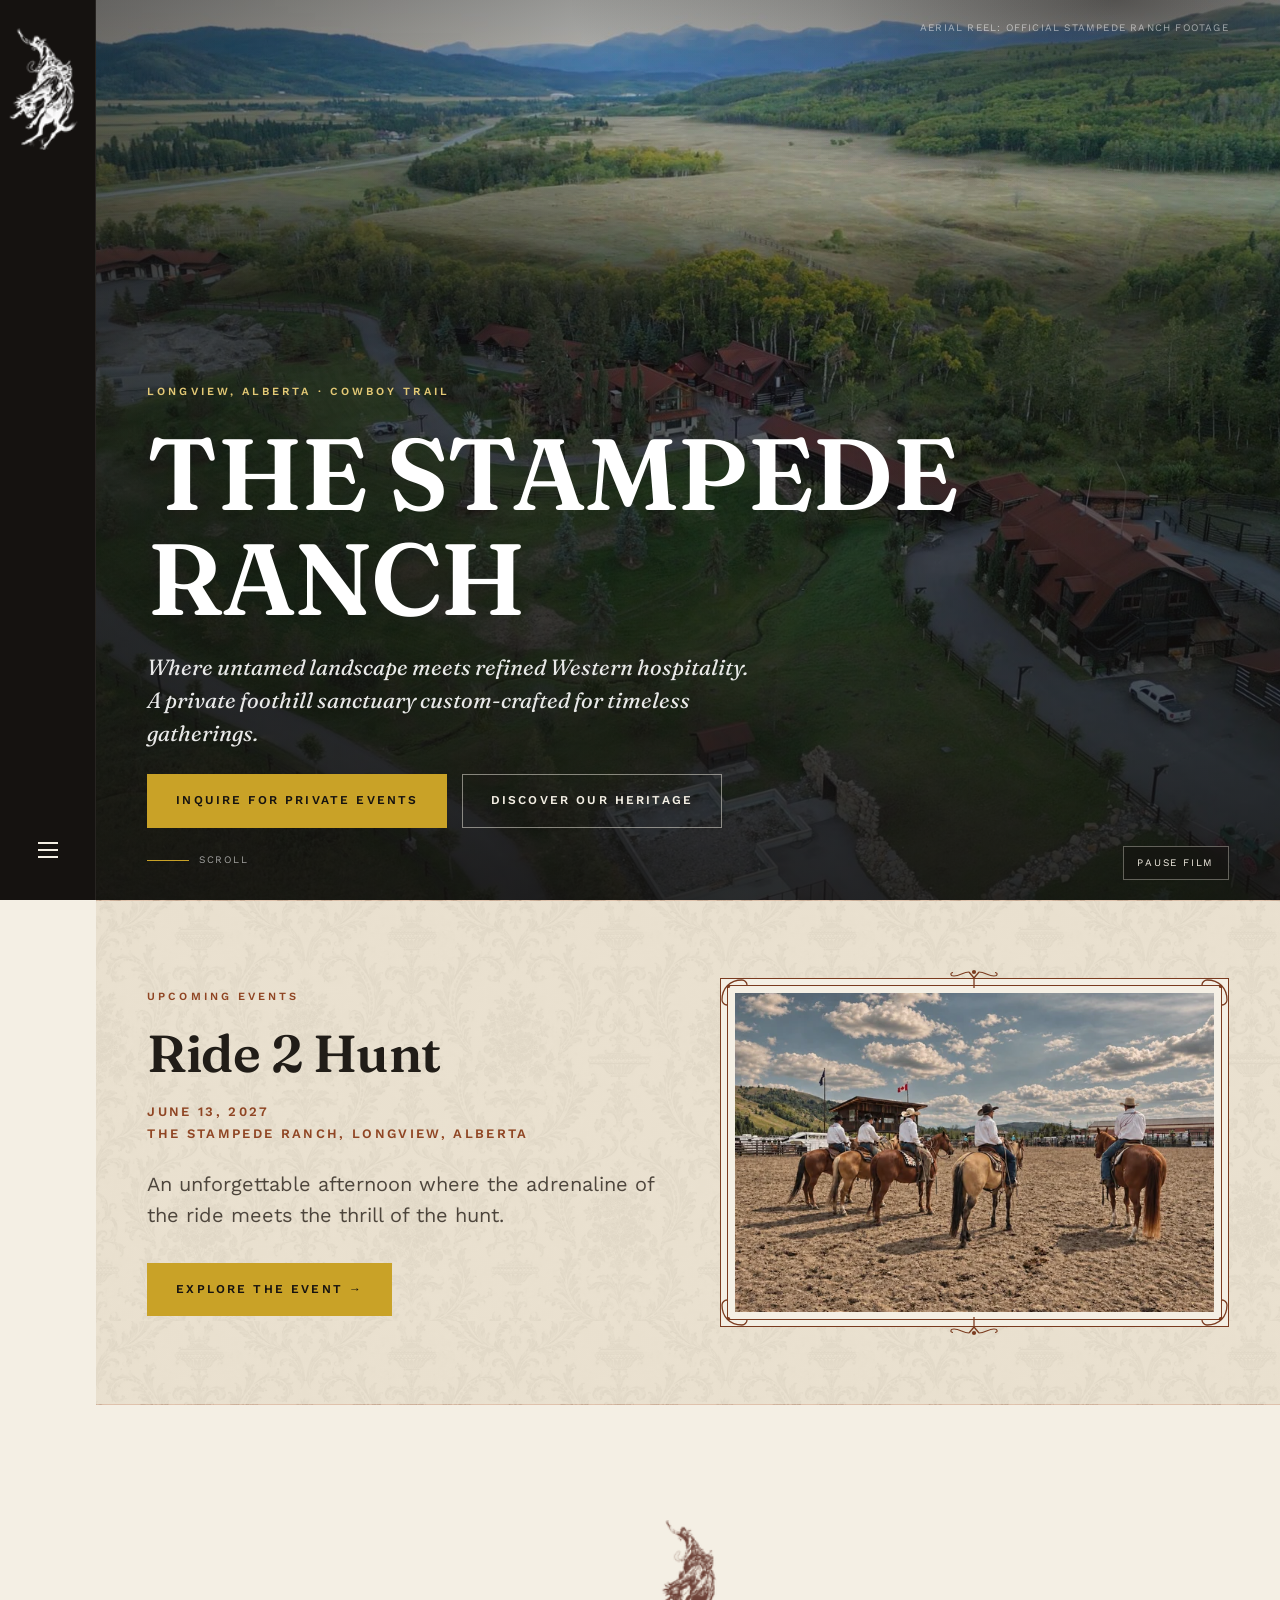
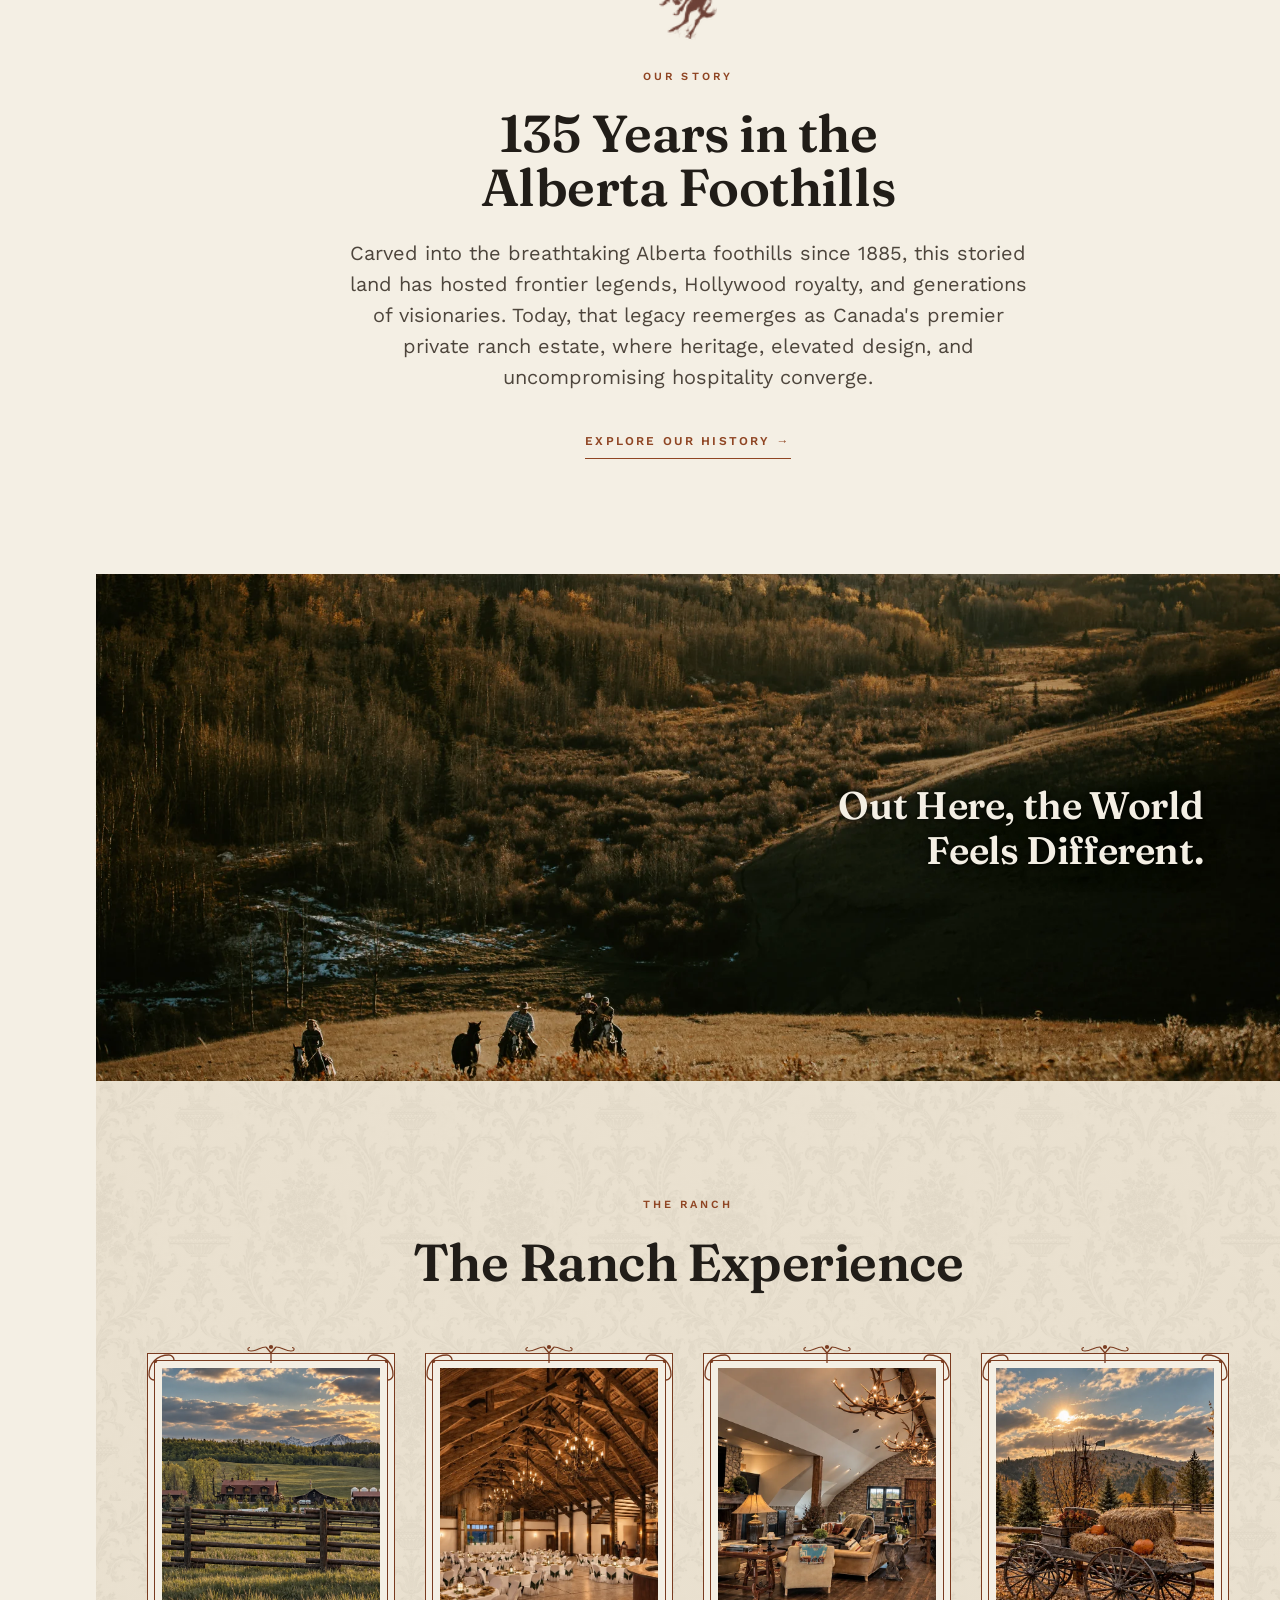
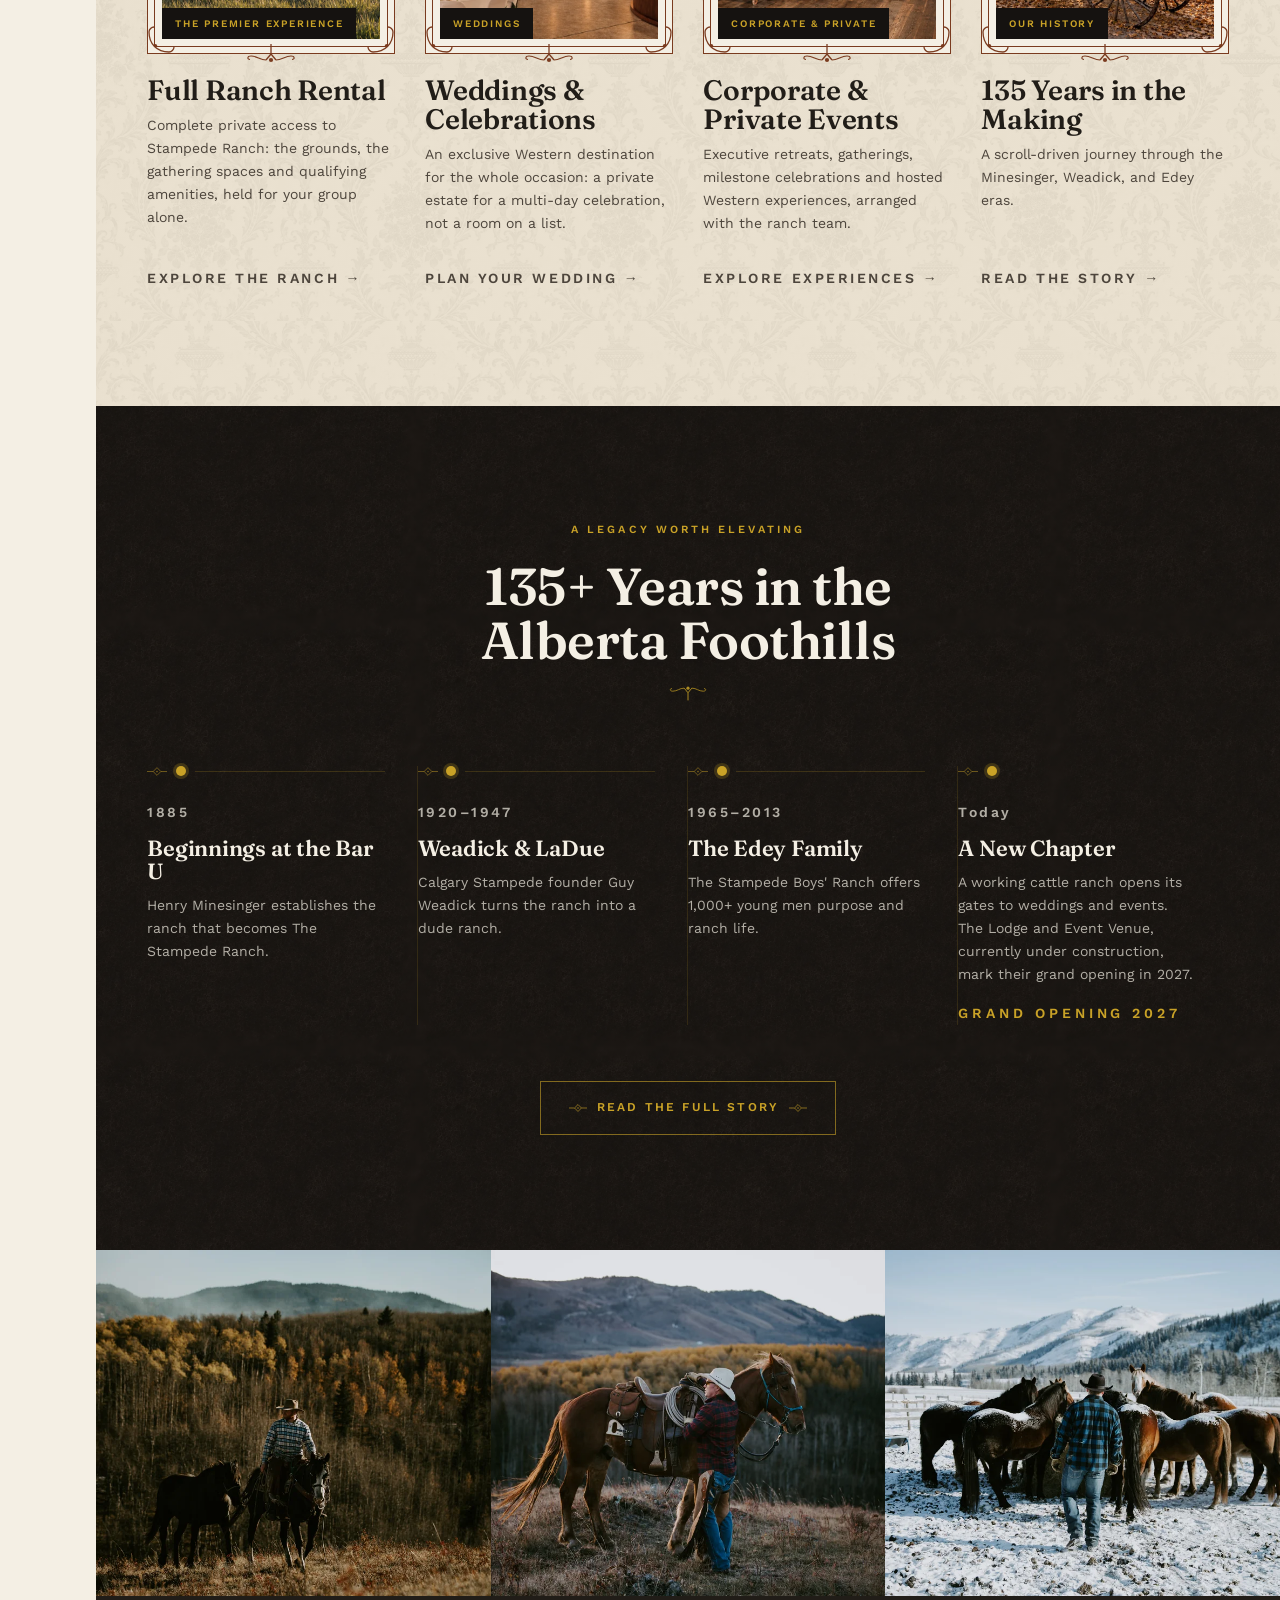
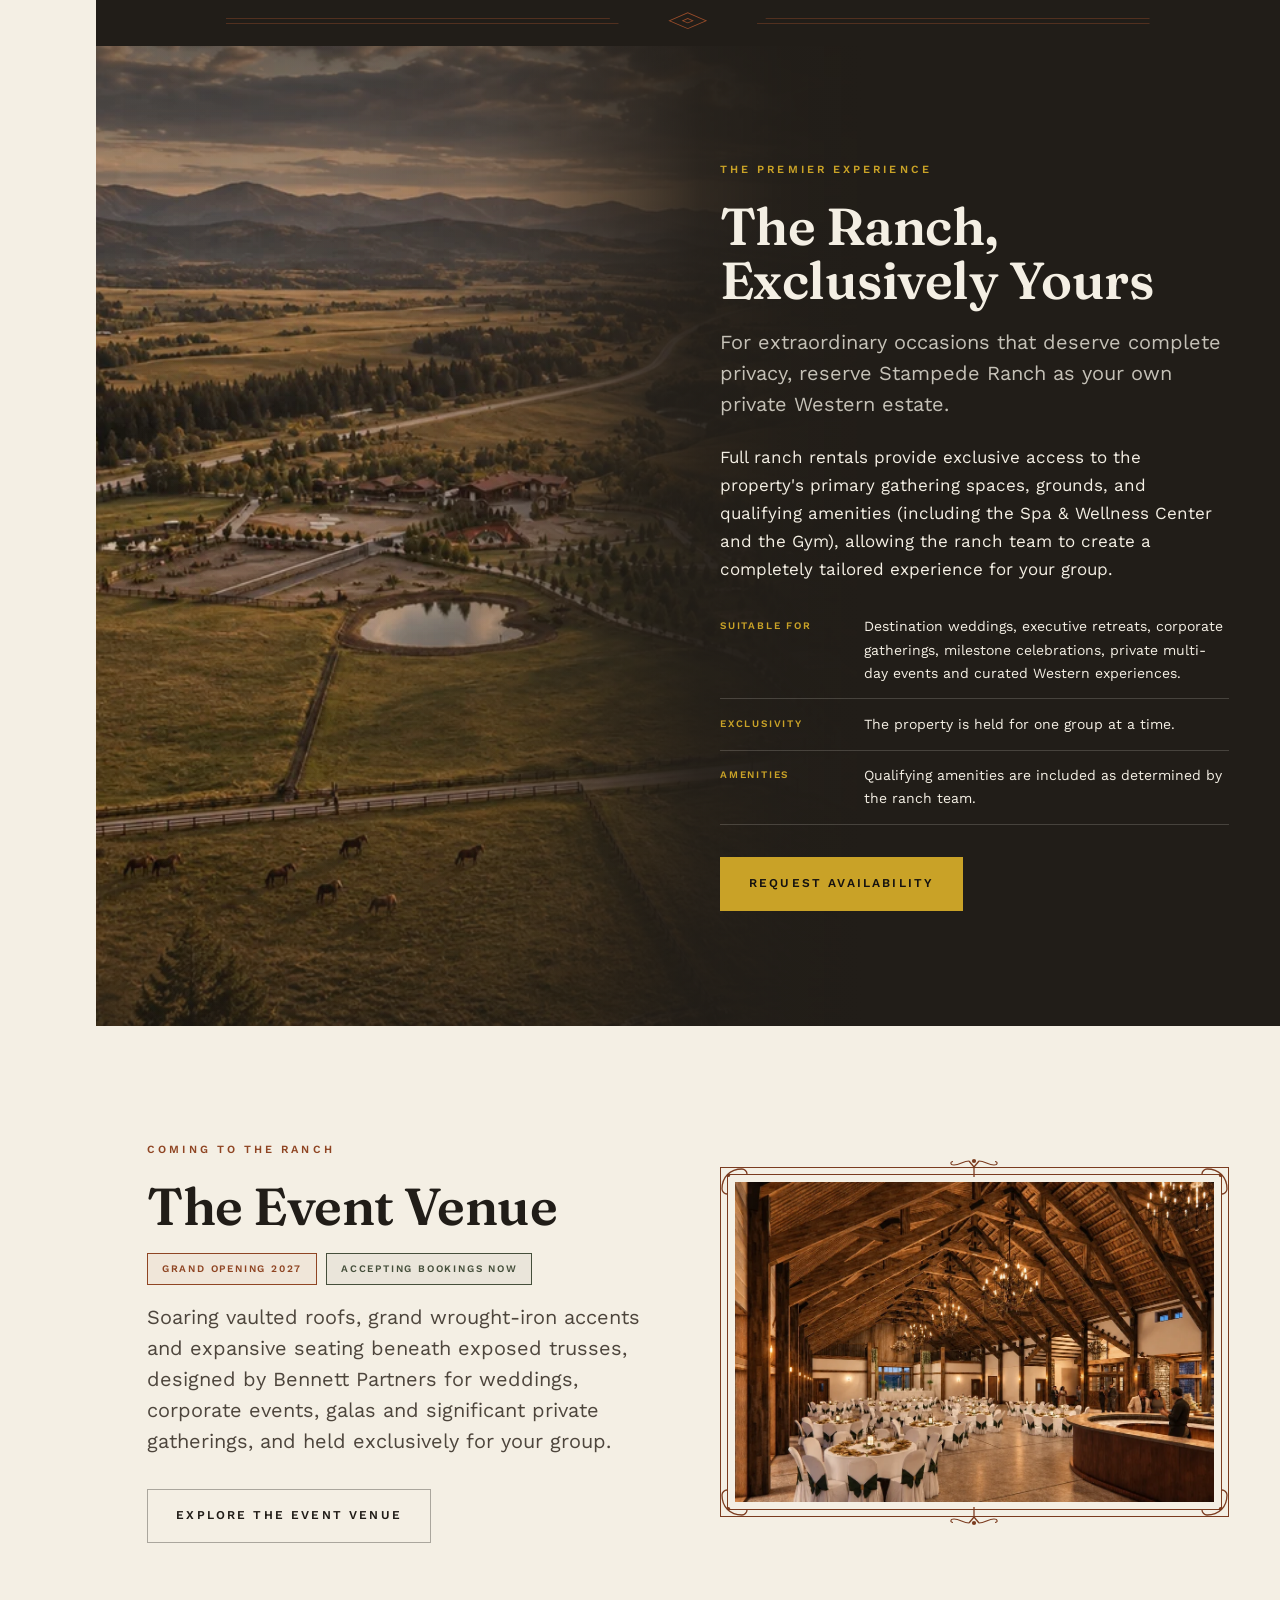
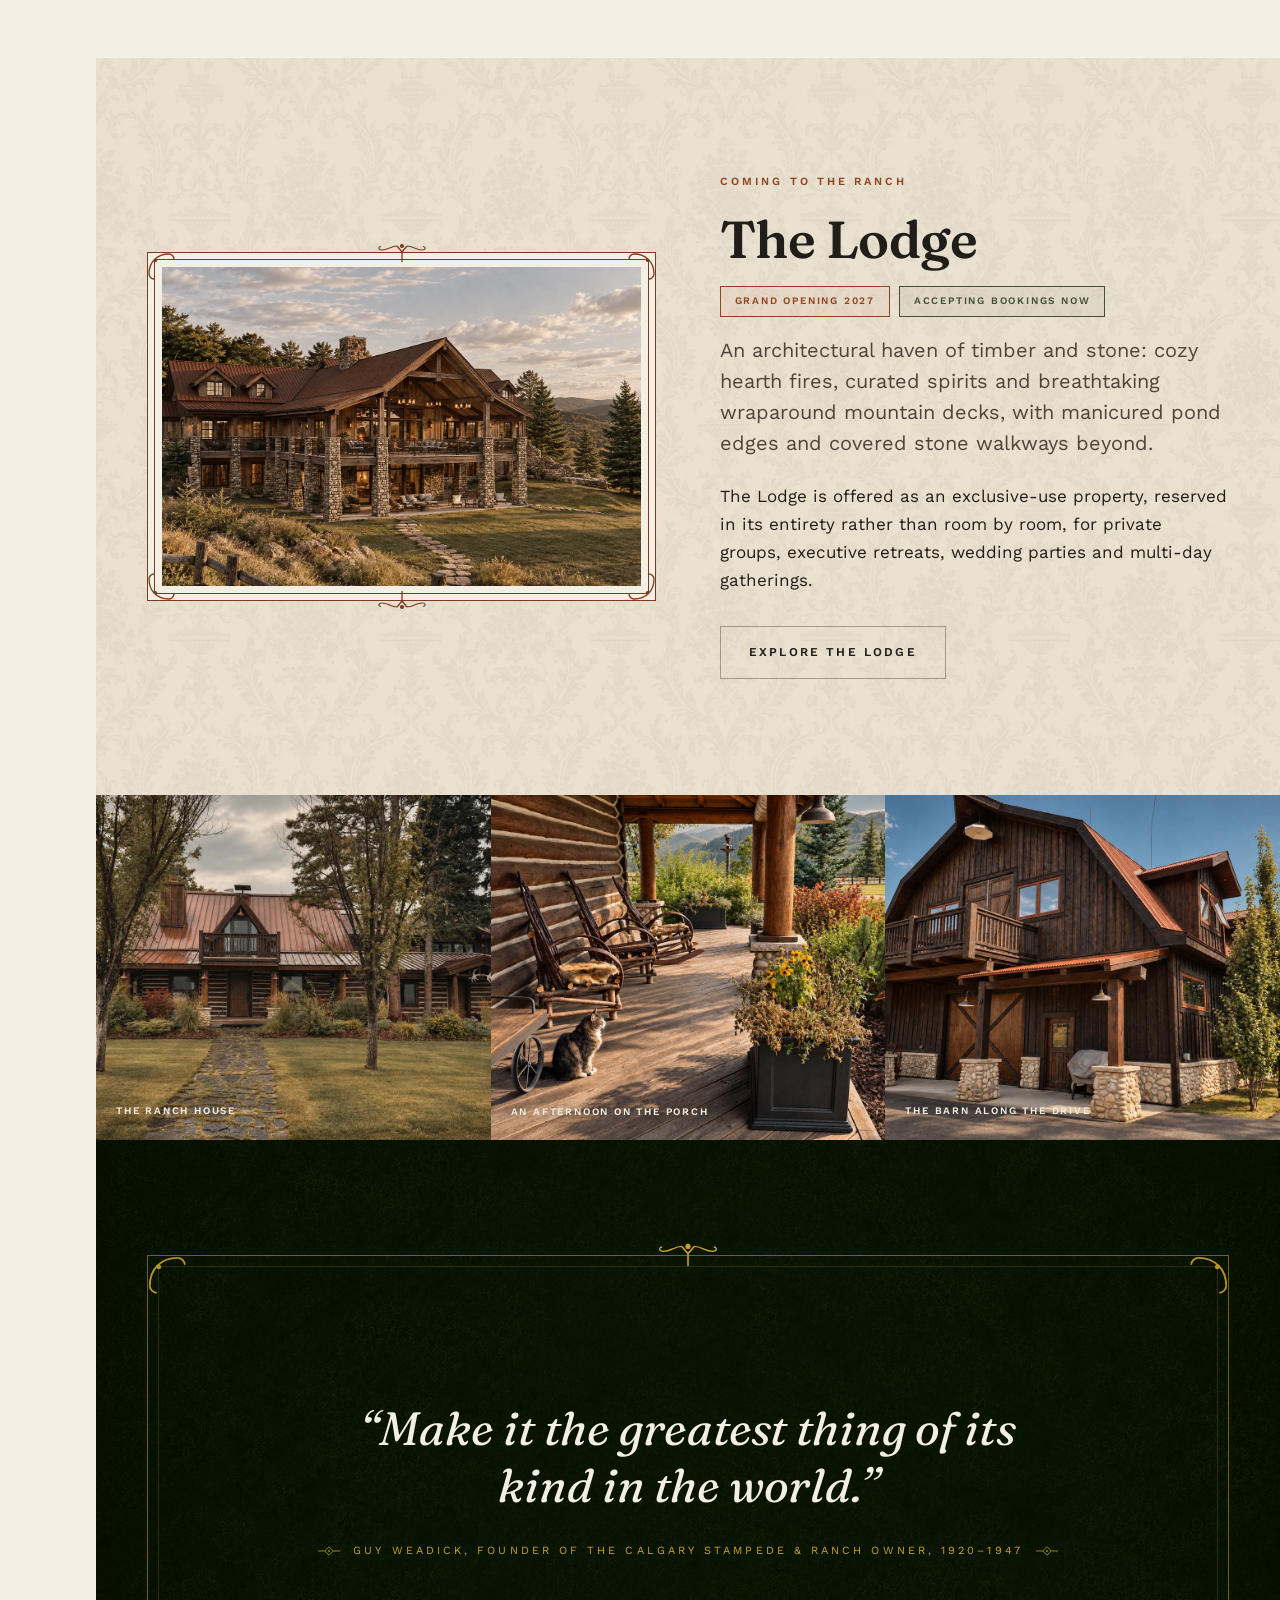
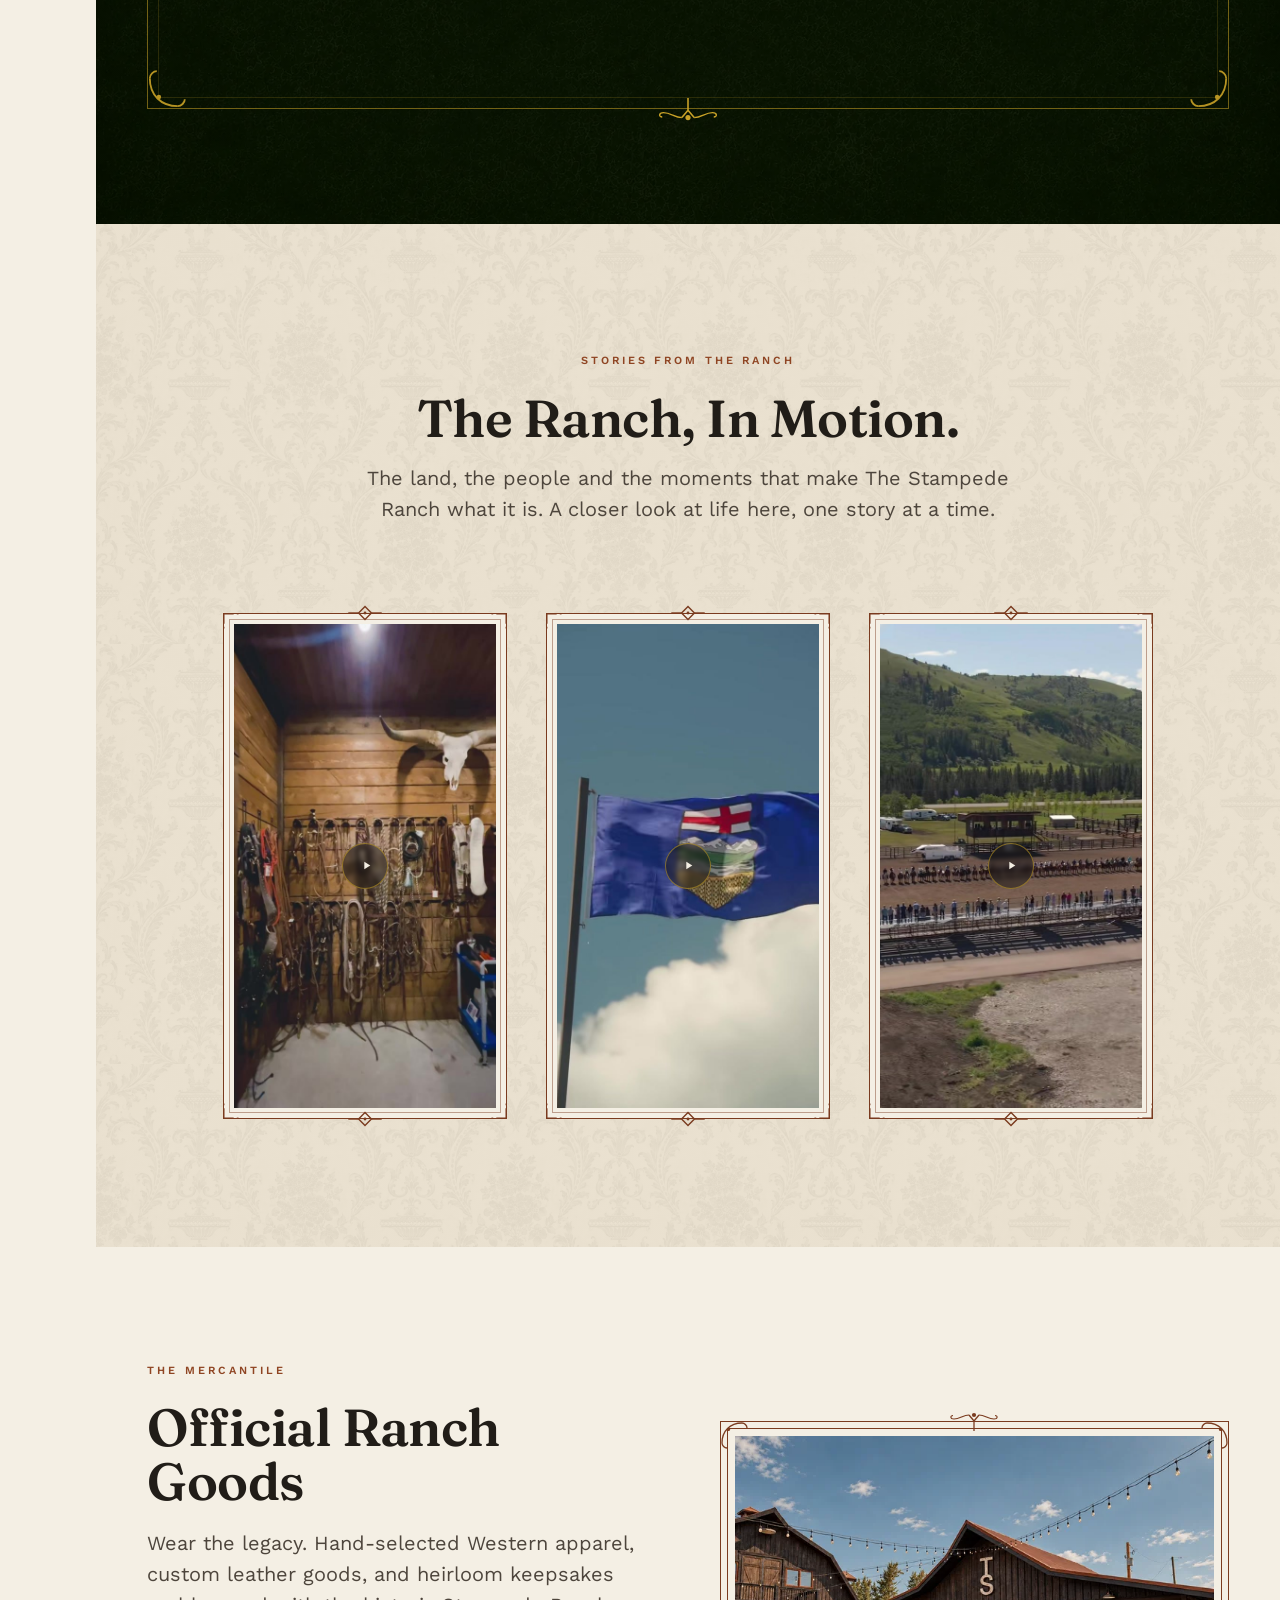
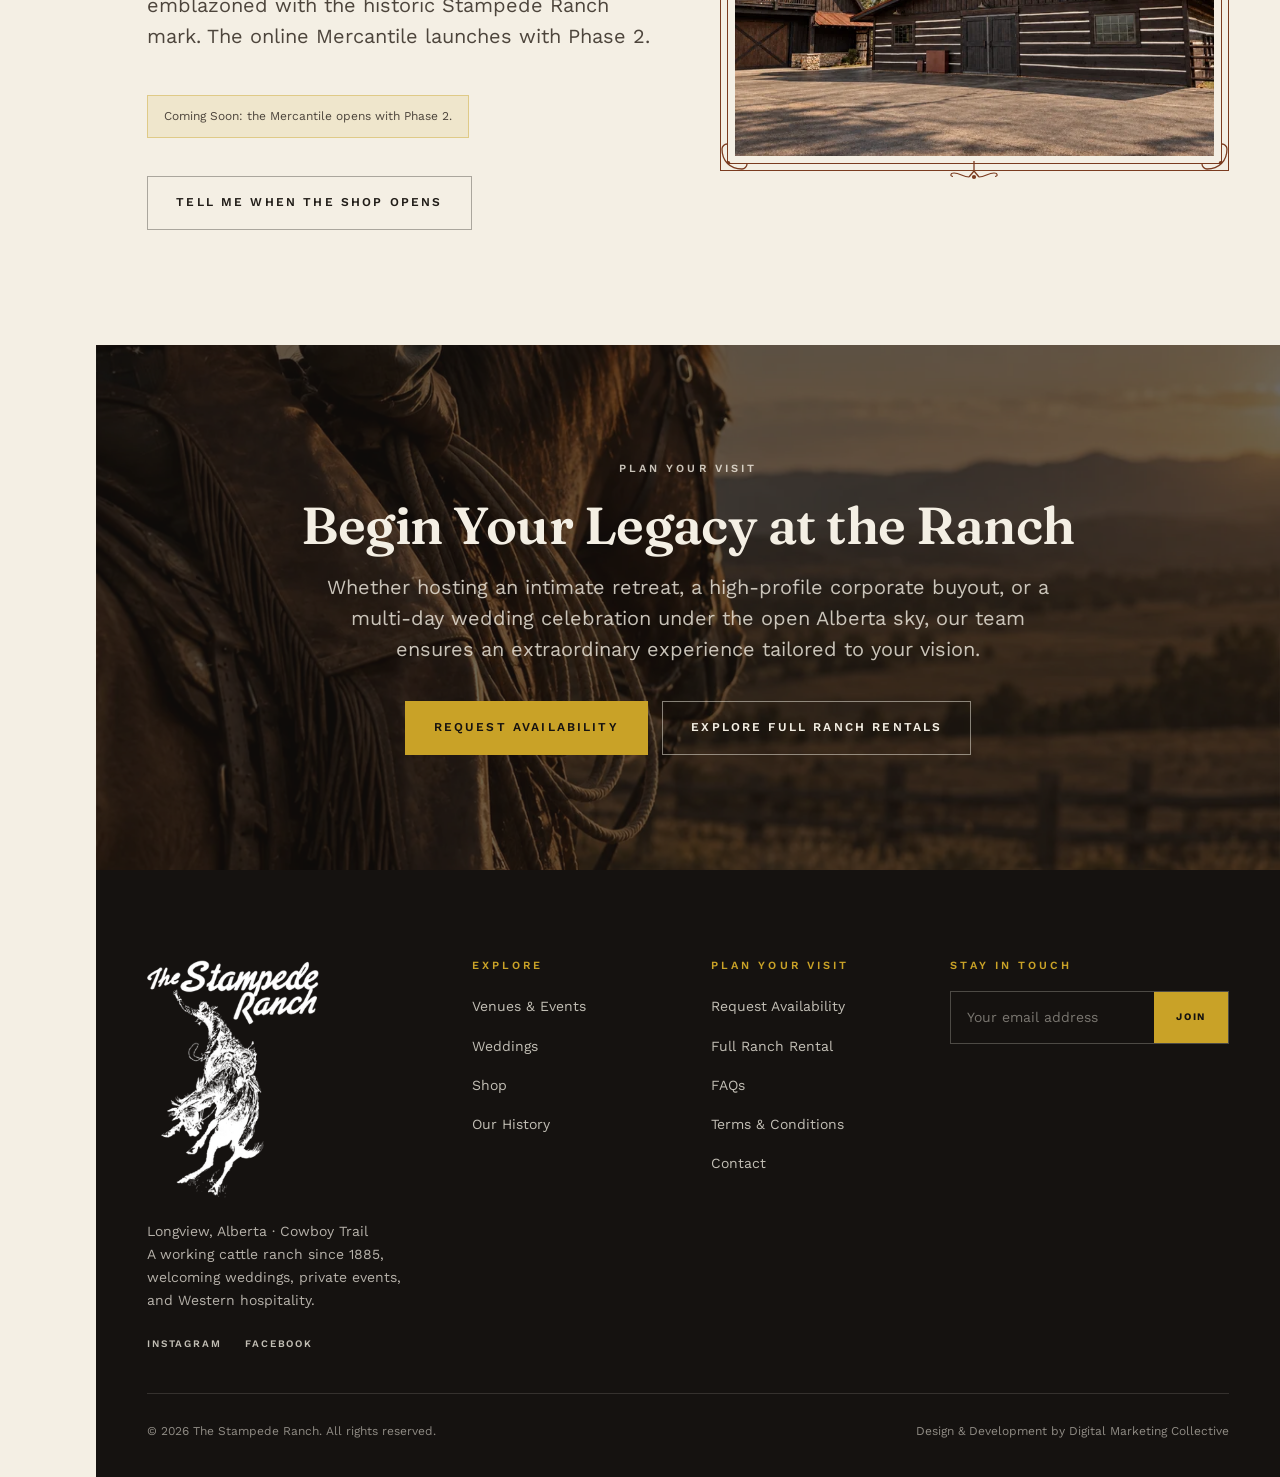
==== index.html @ 77c960ab "Add Cloudflare Turnstile, honeypot, timing check, and security headers to every form Audited every p" ====
<!DOCTYPE html>
<html lang="en-CA">
<head>
<meta charset="utf-8">
<meta name="viewport" content="width=device-width, initial-scale=1">
<title>The Stampede Ranch: Weddings, Events &amp; Western Hospitality | Longview, Alberta</title>
<meta name="description" content="A working Alberta cattle ranch since 1885, an hour southwest of Calgary on the Cowboy Trail. The Stampede Ranch hosts weddings, private events and corporate retreats in the foothills.">
<link rel="canonical" href="https://stampederanch.ca/">
<meta property="og:type" content="website">
<meta property="og:title" content="The Stampede Ranch: An Experience of a Lifetime">
<meta property="og:description" content="135+ years in the Alberta foothills. Weddings, private events and Western hospitality in Longview, Alberta.">
<meta property="og:image" content="https://stampederanch.ca/assets/logo/og-image.jpg">
<meta property="og:image:width" content="1200">
<meta property="og:image:height" content="630">
<meta name="twitter:card" content="summary_large_image">
<meta name="theme-color" content="#151210">

<link rel="preload" href="assets/fonts/fraunces-latin-600-normal.woff2" as="font" type="font/woff2" crossorigin>
<link rel="preload" href="assets/fonts/work-sans-latin-400-normal.woff2" as="font" type="font/woff2" crossorigin>
<link rel="stylesheet" href="assets/css/fonts.css?v=20260908a">
<link rel="icon" href="favicon.png" type="image/png">
<link rel="apple-touch-icon" href="assets/logo/apple-touch-icon.png">
<link rel="stylesheet" href="assets/css/main.css?v=20260908a">

<script type="application/ld+json">
{
  "@context": "https://schema.org",
  "@type": "LodgingBusiness",
  "name": "The Stampede Ranch",
  "url": "https://stampederanch.ca/",
  "description": "A working Alberta cattle ranch since 1885, now one of Alberta's premier destinations for weddings, private events and Western hospitality.",
  "address": {
    "@type": "PostalAddress",
    "addressLocality": "Longview",
    "addressRegion": "AB",
    "addressCountry": "CA"
  },
  "foundingDate": "1885",
  "sameAs": [
    "https://www.facebook.com/thestampederanch",
    "https://www.instagram.com/thestampederanch"
  ]
}
</script>
</head>
<body class="page-home page-wallpaper">
<a class="skip-link" href="#main">Skip to content</a>

<!-- ============================ SIDE RAIL ============================ -->
<aside class="rail">
  <a class="rail__mark" href="index.html">
    <img src="assets/logo/logo-mark-white-h96.png"
         srcset="assets/logo/logo-mark-white-h96.png 1x, assets/logo/logo-mark-white-h192.png 2x"
         alt="The Stampede Ranch home" width="66" height="96">
  </a>
  <button class="rail__toggle" data-menu-toggle aria-expanded="false" aria-controls="menu">
    <span></span><span></span><span></span>
    <span class="visually-hidden">Open menu</span>
  </button>
</aside>

<!-- ============================ MOBILE BAR =========================== -->
<div class="topbar">
  <a class="topbar__mark" href="index.html">
    <img class="brand-mark" src="assets/logo/logo-mark-white-h96.png"
         srcset="assets/logo/logo-mark-white-h96.png 1x, assets/logo/logo-mark-white-h192.png 2x"
         alt="" width="66" height="96">
    <img class="brand-word" src="assets/logo/logo-wordmark-white-320.png"
         srcset="assets/logo/logo-wordmark-white-320.png 1x, assets/logo/logo-wordmark-white-640.png 2x"
         alt="The Stampede Ranch home" width="320" height="115">
  </a>
  <button class="rail__toggle" data-menu-toggle aria-expanded="false" aria-controls="menu">
    <span></span><span></span><span></span>
    <span class="visually-hidden">Open menu</span>
  </button>
</div>

<!-- ============================ OVERLAY MENU ========================= -->
<div class="menu" id="menu" data-open="false" aria-hidden="true">
  <nav aria-label="Primary">
    <ul class="menu__list">
      <li><a href="index.html">Home</a></li>
      <li><a href="venues.html">Venues &amp; Events</a></li>
      <li><a href="weddings.html">Weddings</a></li>
      <li><a href="history.html">Our History</a></li>
      <li><a href="events.html">Upcoming Events</a></li>
      <li><a href="contact.html">Plan Your Visit</a></li>
    </ul>
  </nav>
  <div class="menu__aside">
    <img class="menu__logo" src="assets/logo/logo-lockup-white-260.png"
         srcset="assets/logo/logo-lockup-white-260.png 1x, assets/logo/logo-lockup-white-520.png 2x"
         alt="" width="260" height="360">
    <h3>The Ranch</h3>
    <p>Longview, Alberta · Cowboy Trail<br>One hour southwest of Calgary</p>
    <p><a href="contact.html" class="link-arrow link-arrow--light">Request availability →</a></p>
  </div>
</div>

<div class="shell">
<main id="main">

  <!-- ============================ HERO ============================ -->
  <section class="hero hero--tour">
    <div class="hero__media">
      <!-- Ships the 1280 cut by default; main.js swaps in the 1920 cut on large
           viewports when the connection allows. Browsers ignore `media` on
           <source> inside <video>, so the resolution swap has to happen in JS.
           H.264 MP4, audio stripped (hero is a muted autoplay loop). -->
      <!-- Official Stampede Ranch aerial drone footage (supplied 2026-09-18,
           replacing the 2026-08 cut). A single continuous ~107s tour: entry
           gate, drive and bridge, cabin cluster, main lodge cluster, then a
           wide valley/mountain establishing shot. Encoded to 1280
           (default/mobile) and 1920 (large viewports) cuts at crf 30/31;
           poster is a frame from this same reel (the wide establishing shot
           at ~30s). Keep the poster fallback, the reduced-motion handling
           and the 1280/1920 source swap in assets/js/main.js.
           Text contrast was re-measured against this new footage across 30
           frames spanning the full clip (see the .hero__scrim comment below
           for what changed and why -- one gradient stop, +.04). -->
      <video class="hero__video--tour" data-hero-video autoplay muted loop playsinline preload="metadata"
             poster="assets/video/hero-poster.jpg"
             aria-label="Aerial drone tour of the Stampede Ranch property, from the entry gate through the grounds and buildings">
        <source data-hero-source data-small="assets/video/hero-1280.mp4" data-large="assets/video/hero-1920.mp4"
                src="assets/video/hero-1280.mp4" type="video/mp4">
      </video>
    </div>
    <div class="hero__scrim"></div>
    <p class="hero__note">Aerial reel: official Stampede Ranch footage</p>

    <div class="hero__inner">
      <p class="eyebrow">Longview, Alberta · Cowboy Trail</p>
      <h1 class="display">The Stampede<br>Ranch</h1>
      <p class="hero__sub lead-italic" style="margin-bottom:1.5rem">Where untamed landscape meets refined Western hospitality. A private foothill sanctuary custom-crafted for timeless gatherings.</p>
      <div class="hero__actions">
        <a class="btn btn--gold" href="contact.html">Inquire for Private Events</a>
        <a class="btn btn--ghost" href="history.html">Discover Our Heritage</a>
      </div>
    </div>

    <p class="hero__scroll"><i></i> Scroll</p>
    <button class="video-toggle" data-video-toggle aria-pressed="true">
      <span>Pause film</span>
    </button>
  </section>

  <!-- ============================ UPCOMING EVENTS FEATURE ============================ -->
  <!-- Compact editorial announcement, not a full homepage chapter. Only one
       event exists right now (Ride 2 Hunt); the Upcoming Events page is
       built to support more later, but this homepage spot is sized to
       spotlight a single featured event without competing with the hero. -->
  <section class="section section--cream event-feature">
    <div class="wrap split">
      <div data-reveal>
        <p class="eyebrow">Upcoming Events</p>
        <h2>Ride 2 Hunt</h2>
        <p class="event-feature__meta">June 13, 2027<br>The Stampede Ranch, Longview, Alberta</p>
        <p class="lead">An unforgettable afternoon where the adrenaline of the ride meets the thrill of the hunt.</p>
        <p style="margin-top:2rem"><a class="btn btn--gold" href="events.html">Explore the Event →</a></p>
      </div>
      <div class="split__media" data-reveal data-reveal-delay="120">
        <div class="card__frame">
          <svg class="frame-corner frame-corner--tl" aria-hidden="true" focusable="false"><use href="#frame-corner"/></svg>
          <svg class="frame-corner frame-corner--tr" aria-hidden="true" focusable="false"><use href="#frame-corner"/></svg>
          <svg class="frame-corner frame-corner--bl" aria-hidden="true" focusable="false"><use href="#frame-corner"/></svg>
          <svg class="frame-corner frame-corner--br" aria-hidden="true" focusable="false"><use href="#frame-corner"/></svg>
          <svg class="frame-flourish frame-flourish--top" aria-hidden="true" focusable="false"><use href="#frame-flourish"/></svg>
          <svg class="frame-flourish frame-flourish--bottom" aria-hidden="true" focusable="false"><use href="#frame-flourish"/></svg>
          <picture>
            <source type="image/webp" srcset="assets/img/official-arena-640.webp 640w, assets/img/official-arena-1280.webp 1280w" sizes="(max-width: 860px) 92vw, 46vw">
            <img src="assets/img/official-arena-1280.jpg" alt="Riders gathered in the ranch's outdoor arena" loading="lazy" width="1280" height="960">
          </picture>
        </div>
      </div>
    </div>
  </section>

  <!-- ============================ STORY TEASER ============================ -->
  <section class="section">
    <div class="wrap story measure center" data-reveal>
      <img class="brand-device" src="assets/logo/logo-mark-rust-h96.png"
           srcset="assets/logo/logo-mark-rust-h96.png 1x, assets/logo/logo-mark-rust-h192.png 2x"
           alt="" width="47" height="96">
      <p class="eyebrow">Our Story</p>
      <h2>135 Years in the <br>Alberta Foothills</h2>
      <p class="lead">Carved into the breathtaking Alberta foothills since 1885, this storied land has hosted frontier
        legends, Hollywood royalty, and generations of visionaries. Today, that legacy reemerges as Canada's premier
        private ranch estate, where heritage, elevated design, and uncompromising hospitality converge.</p>
      <p style="margin-top:2rem"><a class="link-arrow" href="history.html">Explore our history →</a></p>
    </div>
  </section>

  <!-- Real ranch photography: riders crossing the valley at golden hour.
       One exceptional authentic photograph given substantial cinematic
       scale, no copy, no label. -->
  <section class="section--flush">
    <div class="photo-cinematic">
      <picture>
        <source type="image/webp" srcset="assets/img/ranch-life-valley-riders-960.webp 960w, assets/img/ranch-life-valley-riders-1920.webp 1920w" sizes="100vw">
        <img src="assets/img/ranch-life-valley-riders-1920.jpg" alt="Riders crossing the ranch valley at golden hour, foothills and mountains behind" loading="lazy" style="object-position: center 88%">
      </picture>
      <div class="photo-cinematic__caption">
        <h2>Out Here, the World Feels Different.</h2>
      </div>
    </div>
  </section>

  <!-- ============================ EXPERIENCE GRID ============================ -->
  <section class="section section--cream">
    <div class="wrap">
      <div class="section-head center measure" data-reveal>
        <p class="eyebrow">The Ranch</p>
        <h2>The Ranch Experience</h2>
      </div>

      <!-- Shared sprite for the Western frame ornament (Ranch Experience cards below).
           Defined once; each card references it via <use> so the artwork is authored
           in exactly one place. Purely decorative, hidden from assistive tech. -->
      <svg width="0" height="0" style="position:absolute" aria-hidden="true" focusable="false">
        <defs>
          <symbol id="frame-corner" viewBox="0 0 30 30" fill="none">
            <path d="M2 22 C2 10 10 2 22 2" stroke="currentColor" stroke-width="1.3"/>
            <path d="M2 22 C2 24.5 4.5 27 7 27" stroke="currentColor" stroke-width="1.3"/>
            <path d="M22 2 C24.5 2 27 4.5 27 7" stroke="currentColor" stroke-width="1.3"/>
            <circle cx="8.5" cy="8.5" r="1.6" fill="currentColor"/>
          </symbol>
          <symbol id="frame-flourish" viewBox="0 0 68 22" fill="none">
            <path d="M34 20 L34 10" stroke="currentColor" stroke-width="1.3"/>
            <path d="M34 10 L29 4" stroke="currentColor" stroke-width="1.3"/>
            <path d="M34 10 L39 4" stroke="currentColor" stroke-width="1.3"/>
            <path d="M29 4 C23 4 20 8 14 8 C10 8 10 4.5 13 4.5" stroke="currentColor" stroke-width="1.1"/>
            <path d="M39 4 C45 4 48 8 54 8 C58 8 58 4.5 55 4.5" stroke="currentColor" stroke-width="1.1"/>
            <circle cx="34" cy="4" r="2.1" fill="currentColor"/>
          </symbol>
          <!-- Small tick-and-lozenge ornament: same linework family as the photo-frame
               flourish above (thin strokes, small diamond, center dot), scaled down
               for the history timeline rules and its CTA button. -->
          <symbol id="rule-ornament" viewBox="0 0 26 14" fill="none">
            <path d="M0 7 H8" stroke="currentColor" stroke-width="1.1"/>
            <path d="M18 7 H26" stroke="currentColor" stroke-width="1.1"/>
            <path d="M13 2 L18 7 L13 12 L8 7 Z" stroke="currentColor" stroke-width="1.1"/>
            <circle cx="13" cy="7" r="1.1" fill="currentColor"/>
          </symbol>
          <symbol id="frame-corner-film" viewBox="0 0 24 24" fill="none">
            <path d="M1 11 V1 H11" stroke="currentColor" stroke-width="1.3" stroke-linecap="square"/>
            <path d="M1 15 V17" stroke="currentColor" stroke-width="1.1"/>
            <path d="M15 1 H17" stroke="currentColor" stroke-width="1.1"/>
          </symbol>
        </defs>
      </svg>

      <div class="grid grid--4 grid--framed">
        <a class="card" href="venues.html#full-ranch" data-reveal>
          <div class="card__frame">
            <svg class="frame-corner frame-corner--tl" aria-hidden="true" focusable="false"><use href="#frame-corner"/></svg>
            <svg class="frame-corner frame-corner--tr" aria-hidden="true" focusable="false"><use href="#frame-corner"/></svg>
            <svg class="frame-corner frame-corner--bl" aria-hidden="true" focusable="false"><use href="#frame-corner"/></svg>
            <svg class="frame-corner frame-corner--br" aria-hidden="true" focusable="false"><use href="#frame-corner"/></svg>
            <svg class="frame-flourish frame-flourish--top" aria-hidden="true" focusable="false"><use href="#frame-flourish"/></svg>
            <svg class="frame-flourish frame-flourish--bottom" aria-hidden="true" focusable="false"><use href="#frame-flourish"/></svg>
            <div class="card__media">
              <picture>
                <source type="image/webp" srcset="assets/img/official-ranch-buildings-1280.webp 1280w" sizes="(max-width: 560px) 92vw, (max-width: 1080px) 46vw, 23vw">
                <img src="assets/img/official-ranch-buildings-1280.jpg" alt="The Stampede Ranch buildings at sunset, rolling green pasture and snow-capped Rockies behind" loading="lazy" width="1280" height="1600">
              </picture>
              <span class="card__tag">The Premier Experience</span>
            </div>
          </div>
          <div class="card__body">
            <h3>Full Ranch Rental</h3>
            <p>Complete private access to Stampede Ranch: the grounds, the gathering spaces and qualifying amenities, held for your group alone.</p>
            <p class="card__more">Explore the ranch →</p>
          </div>
        </a>

        <a class="card" href="weddings.html" data-reveal data-reveal-delay="90">
          <div class="card__frame">
            <svg class="frame-corner frame-corner--tl" aria-hidden="true" focusable="false"><use href="#frame-corner"/></svg>
            <svg class="frame-corner frame-corner--tr" aria-hidden="true" focusable="false"><use href="#frame-corner"/></svg>
            <svg class="frame-corner frame-corner--bl" aria-hidden="true" focusable="false"><use href="#frame-corner"/></svg>
            <svg class="frame-corner frame-corner--br" aria-hidden="true" focusable="false"><use href="#frame-corner"/></svg>
            <svg class="frame-flourish frame-flourish--top" aria-hidden="true" focusable="false"><use href="#frame-flourish"/></svg>
            <svg class="frame-flourish frame-flourish--bottom" aria-hidden="true" focusable="false"><use href="#frame-flourish"/></svg>
            <div class="card__media">
              <picture>
                <source type="image/webp" srcset="assets/img/render-event-barn-interior-640.webp 640w, assets/img/render-event-barn-interior-1280.webp 1280w" sizes="(max-width: 560px) 92vw, (max-width: 1080px) 46vw, 23vw">
                <img src="assets/img/render-event-barn-interior-1280.jpg" alt="Architectural rendering of the Event Venue set for a seated dinner" loading="lazy" width="1280" height="705">
              </picture>
              <span class="card__tag">Weddings</span>
            </div>
          </div>
          <div class="card__body">
            <h3>Weddings &amp; Celebrations</h3>
            <p>An exclusive Western destination for the whole occasion: a private estate for a multi-day celebration, not a room on a list.</p>
            <p class="card__more">Plan your wedding →</p>
          </div>
        </a>

        <a class="card" href="venues.html#venues" data-reveal data-reveal-delay="180">
          <div class="card__frame">
            <svg class="frame-corner frame-corner--tl" aria-hidden="true" focusable="false"><use href="#frame-corner"/></svg>
            <svg class="frame-corner frame-corner--tr" aria-hidden="true" focusable="false"><use href="#frame-corner"/></svg>
            <svg class="frame-corner frame-corner--bl" aria-hidden="true" focusable="false"><use href="#frame-corner"/></svg>
            <svg class="frame-corner frame-corner--br" aria-hidden="true" focusable="false"><use href="#frame-corner"/></svg>
            <svg class="frame-flourish frame-flourish--top" aria-hidden="true" focusable="false"><use href="#frame-flourish"/></svg>
            <svg class="frame-flourish frame-flourish--bottom" aria-hidden="true" focusable="false"><use href="#frame-flourish"/></svg>
            <div class="card__media">
              <picture>
                <source type="image/webp" srcset="assets/img/loft-lounge-events-640.webp 640w" sizes="(max-width: 560px) 92vw, (max-width: 1080px) 46vw, 23vw">
                <img src="assets/img/loft-lounge-events-640.jpg" alt="Vaulted loft lounge with double antler chandeliers, a stone fireplace, and leather lounge seating" loading="lazy" width="640" height="800">
              </picture>
              <span class="card__tag">Corporate &amp; Private</span>
            </div>
          </div>
          <div class="card__body">
            <h3>Corporate &amp; Private Events</h3>
            <p>Executive retreats, gatherings, milestone celebrations and hosted Western experiences, arranged with the ranch team.</p>
            <p class="card__more">Explore experiences →</p>
          </div>
        </a>

        <a class="card" href="history.html" data-reveal data-reveal-delay="270">
          <div class="card__frame">
            <svg class="frame-corner frame-corner--tl" aria-hidden="true" focusable="false"><use href="#frame-corner"/></svg>
            <svg class="frame-corner frame-corner--tr" aria-hidden="true" focusable="false"><use href="#frame-corner"/></svg>
            <svg class="frame-corner frame-corner--bl" aria-hidden="true" focusable="false"><use href="#frame-corner"/></svg>
            <svg class="frame-corner frame-corner--br" aria-hidden="true" focusable="false"><use href="#frame-corner"/></svg>
            <svg class="frame-flourish frame-flourish--top" aria-hidden="true" focusable="false"><use href="#frame-flourish"/></svg>
            <svg class="frame-flourish frame-flourish--bottom" aria-hidden="true" focusable="false"><use href="#frame-flourish"/></svg>
            <div class="card__media">
              <picture>
                <source type="image/webp" srcset="assets/img/harvest-wagon-fall-640.webp 640w, assets/img/harvest-wagon-fall-1280.webp 1280w" sizes="(max-width: 560px) 92vw, (max-width: 1080px) 46vw, 23vw">
                <img src="assets/img/harvest-wagon-fall-1280.jpg" alt="An antique hay wagon loaded with pumpkins and hay bales at the ranch fence line, golden autumn hills and mountains behind" loading="lazy" width="1280" height="1600">
              </picture>
              <span class="card__tag">Our History</span>
            </div>
          </div>
          <div class="card__body">
            <h3>135 Years in the Making</h3>
            <p>A scroll-driven journey through the Minesinger, Weadick, and Edey eras.</p>
            <p class="card__more">Read the story →</p>
          </div>
        </a>
      </div>
    </div>
  </section>

  <!-- ============================ HISTORY TIMELINE ============================ -->
  <!-- "heritage-timeline" scopes every new rule below (texture, dividers, ornament,
       CTA button) to just this section -- .section--dark, .timeline and .btn--gold
       are all used elsewhere on the site and must stay exactly as they are there. -->
  <section class="section section--dark heritage-timeline">
    <div class="wrap">
      <div class="section-head center measure" data-reveal>
        <p class="eyebrow">A Legacy Worth Elevating</p>
        <h2>135+ Years in the <br>Alberta Foothills</h2>
        <svg class="heritage-divider" aria-hidden="true" focusable="false"><use href="#frame-flourish"/></svg>
      </div>

      <div class="timeline">
        <div class="timeline__item" data-reveal>
          <div class="timeline__rule">
            <svg class="rule-ornament" aria-hidden="true" focusable="false"><use href="#rule-ornament"/></svg>
            <b></b><i></i>
          </div>
          <p class="timeline__year">1885</p>
          <h3>Beginnings at the Bar U</h3>
          <p>Henry Minesinger establishes the ranch that becomes The Stampede Ranch.</p>
        </div>
        <div class="timeline__item" data-reveal data-reveal-delay="100">
          <div class="timeline__rule">
            <svg class="rule-ornament" aria-hidden="true" focusable="false"><use href="#rule-ornament"/></svg>
            <b></b><i></i>
          </div>
          <p class="timeline__year">1920–1947</p>
          <h3>Weadick &amp; LaDue</h3>
          <p>Calgary Stampede founder Guy Weadick turns the ranch into a dude ranch.</p>
        </div>
        <div class="timeline__item" data-reveal data-reveal-delay="200">
          <div class="timeline__rule">
            <svg class="rule-ornament" aria-hidden="true" focusable="false"><use href="#rule-ornament"/></svg>
            <b></b><i></i>
          </div>
          <p class="timeline__year">1965–2013</p>
          <h3>The Edey Family</h3>
          <p>The Stampede Boys' Ranch offers 1,000+ young men purpose and ranch life.</p>
        </div>
        <div class="timeline__item" data-reveal data-reveal-delay="300">
          <div class="timeline__rule">
            <svg class="rule-ornament" aria-hidden="true" focusable="false"><use href="#rule-ornament"/></svg>
            <b></b>
          </div>
          <p class="timeline__year">Today</p>
          <h3>A New Chapter</h3>
          <p>A working cattle ranch opens its gates to weddings and events. The Lodge and Event Venue, currently
            under construction, mark their grand opening in 2027.</p>
          <p class="eyebrow eyebrow--gold" style="margin-top:.75rem">Grand Opening 2027</p>
        </div>
      </div>

      <p class="center" style="margin-top:3.5rem" data-reveal>
        <a class="btn btn--heritage" href="history.html">
          <svg class="rule-ornament" aria-hidden="true" focusable="false"><use href="#rule-ornament"/></svg>
          <span>Read the Full Story</span>
          <svg class="rule-ornament" aria-hidden="true" focusable="false"><use href="#rule-ornament"/></svg>
        </a>
      </p>
    </div>
  </section>

  <!-- Authentic ranch-life photography: real riders and working horses,
       not a rendering. Purely visual, no copy. Uses the same 3-column
       strip layout as the approved aerial strip elsewhere on this page. -->
  <section class="section--flush">
    <div class="strip">
      <figure>
        <picture>
          <source type="image/webp" srcset="assets/img/ranch-life-rider-packhorses-960.webp 960w, assets/img/ranch-life-rider-packhorses-1920.webp 1920w" sizes="(max-width: 860px) 100vw, 33vw">
          <img src="assets/img/ranch-life-rider-packhorses-1920.jpg" alt="A rider leading pack horses across the ranch in autumn" loading="lazy">
        </picture>
      </figure>
      <figure>
        <picture>
          <source type="image/webp" srcset="assets/img/ranch-life-saddling-dusk-960.webp 960w, assets/img/ranch-life-saddling-dusk-1920.webp 1920w" sizes="(max-width: 860px) 100vw, 33vw">
          <img src="assets/img/ranch-life-saddling-dusk-1920.jpg" alt="A ranch hand saddling a horse at dusk" loading="lazy" style="object-position: 60% center">
        </picture>
      </figure>
      <figure>
        <picture>
          <source type="image/webp" srcset="assets/img/ranch-life-snow-herd-960.webp 960w, assets/img/ranch-life-snow-herd-1920.webp 1920w" sizes="(max-width: 860px) 100vw, 33vw">
          <img src="assets/img/ranch-life-snow-herd-1920.jpg" alt="A ranch hand walking toward horses gathered in the snow" loading="lazy">
        </picture>
      </figure>
    </div>
  </section>

  <!-- Decorative transition: a narrow dark band between this photo strip
       and the Full Ranch Rental section below, so the jump from bright
       photography to the dark immersive section doesn't feel abrupt.
       Same background as .heritage-quote/full-ranch's own dark tone; a
       centered rust hairline-pair with a small diamond/brand-iron
       ornament at the midpoint, no text, no literal Western clip art --
       just a quiet piece of ranch stationery. */-->
  <section class="ranch-divider" aria-hidden="true">
    <svg class="ranch-divider__mark" viewBox="0 0 640 32" preserveAspectRatio="none" focusable="false">
      <line x1="0" y1="12" x2="266" y2="12" />
      <line x1="374" y1="12" x2="640" y2="12" />
      <line x1="0" y1="20" x2="272" y2="20" />
      <line x1="368" y1="20" x2="640" y2="20" />
      <g class="ranch-divider__ornament">
        <rect x="311" y="6.5" width="18" height="18" transform="rotate(45 320 15.5)" />
        <rect x="317.5" y="13" width="5" height="5" transform="rotate(45 320 15.5)" />
      </g>
    </svg>
  </section>

  <!-- ============================ FULL RANCH RENTAL ============================ -->
  <!-- SYNC: this section mirrors the "Premier Experience" section on
       venues.html (id="full-ranch") for copy, layout and styling -- if you
       edit one, edit the other so the two don't drift apart. As of
       2026-09-09 the two pages intentionally use DIFFERENT images here
       (this page: official-ranch-cabin; venues.html: official-ranch-
       aerial-pond) at the client's request, so that's the one exception to
       "same image" -- don't resync the image without checking first.
       The only other intentional difference is the CTA href below, since
       #availability lives on venues.html, not on this page. -->
  <!-- full-bleed scene fading into this section's own colour; the stats bar above
       is a separate section and keeps its solid background -->
  <section class="section section--ink section--immersive" id="full-ranch">
    <div class="immersive__media">
      <picture>
        <source type="image/webp" srcset="assets/img/official-ranch-cabin-640.webp 640w, assets/img/official-ranch-cabin-1280.webp 1280w, assets/img/official-ranch-cabin-1920.webp 1920w" sizes="100vw">
        <img src="assets/img/official-ranch-cabin-1280.jpg" alt="Aerial view of the ranch grounds at sunset, pond, corrals and horses grazing in the pasture" loading="lazy" width="1280" height="720">
      </picture>
    </div>
    <div class="immersive__veil" aria-hidden="true"></div>
    <div class="wrap immersive__inner">
      <div class="immersive__content" data-reveal data-reveal-delay="120">
        <p class="eyebrow eyebrow--gold">The Premier Experience</p>
        <h2>The Ranch, Exclusively Yours</h2>
        <p class="lead">For extraordinary occasions that deserve complete privacy, reserve Stampede Ranch as your own
          private Western estate.</p>
        <p>Full ranch rentals provide exclusive access to the property's primary gathering spaces, grounds, and
          qualifying amenities (including the Spa &amp; Wellness Center and the Gym), allowing the ranch team to
          create a completely tailored experience for your group.</p>
        <ul class="facts">
          <li><b>Suitable for</b><span>Destination weddings, executive retreats, corporate gatherings, milestone
            celebrations, private multi-day events and curated Western experiences.</span></li>
          <li><b>Exclusivity</b><span>The property is held for one group at a time.</span></li>
          <li><b>Amenities</b><span>Qualifying amenities are included as determined by the ranch team.</span></li>
        </ul>
        <p style="margin-top:2rem"><a class="btn btn--gold" href="venues.html#availability">Request Availability</a></p>
      </div>
    </div>
  </section>

  <!-- ============================ THE EVENT VENUE ============================ -->
  <section class="section">
    <div class="wrap split split--flip">
      <div class="split__media" data-reveal>
        <div class="card__frame">
          <svg class="frame-corner frame-corner--tl" aria-hidden="true" focusable="false"><use href="#frame-corner"/></svg>
          <svg class="frame-corner frame-corner--tr" aria-hidden="true" focusable="false"><use href="#frame-corner"/></svg>
          <svg class="frame-corner frame-corner--bl" aria-hidden="true" focusable="false"><use href="#frame-corner"/></svg>
          <svg class="frame-corner frame-corner--br" aria-hidden="true" focusable="false"><use href="#frame-corner"/></svg>
          <svg class="frame-flourish frame-flourish--top" aria-hidden="true" focusable="false"><use href="#frame-flourish"/></svg>
          <svg class="frame-flourish frame-flourish--bottom" aria-hidden="true" focusable="false"><use href="#frame-flourish"/></svg>
          <picture>
            <source type="image/webp" srcset="assets/img/render-event-barn-interior-1280.webp 1280w, assets/img/render-event-barn-interior-1920.webp 1920w" sizes="(max-width: 860px) 92vw, 46vw">
            <img src="assets/img/render-event-barn-interior-1280.jpg" alt="Architectural rendering of the Event Venue set for a seated dinner beneath exposed trusses" loading="lazy" width="1280" height="705">
          </picture>
        </div>
      </div>
      <div data-reveal data-reveal-delay="120">
        <p class="eyebrow">Coming to the Ranch</p>
        <h2>The Event Venue</h2>
        <div class="venue-status">
          <span class="venue-status__badge venue-status__badge--opening">Grand Opening 2027</span>
          <span class="venue-status__badge venue-status__badge--booking">Accepting Bookings Now</span>
        </div>
        <p class="lead">Soaring vaulted roofs, grand wrought-iron accents and expansive seating beneath exposed
          trusses, designed by Bennett Partners for weddings, corporate events, galas and significant private
          gatherings, and held exclusively for your group.</p>
        <p style="margin-top:2rem"><a class="btn btn--outline-ink" href="venues.html#event-venue">Explore the Event Venue</a></p>
      </div>
    </div>
  </section>

  <!-- ============================ THE LODGE ============================ -->
  <section class="section section--cream">
    <div class="wrap split">
      <div class="split__media" data-reveal>
        <div class="card__frame">
          <svg class="frame-corner frame-corner--tl" aria-hidden="true" focusable="false"><use href="#frame-corner"/></svg>
          <svg class="frame-corner frame-corner--tr" aria-hidden="true" focusable="false"><use href="#frame-corner"/></svg>
          <svg class="frame-corner frame-corner--bl" aria-hidden="true" focusable="false"><use href="#frame-corner"/></svg>
          <svg class="frame-corner frame-corner--br" aria-hidden="true" focusable="false"><use href="#frame-corner"/></svg>
          <svg class="frame-flourish frame-flourish--top" aria-hidden="true" focusable="false"><use href="#frame-flourish"/></svg>
          <svg class="frame-flourish frame-flourish--bottom" aria-hidden="true" focusable="false"><use href="#frame-flourish"/></svg>
          <picture>
            <source type="image/webp" srcset="assets/img/render-lodge-deck-1280.webp 1280w, assets/img/render-lodge-deck-1920.webp 1920w" sizes="(max-width: 860px) 92vw, 46vw">
            <img src="assets/img/render-lodge-deck-1280.jpg" alt="The Lodge exterior at sunset, stone-clad pillars supporting a covered wraparound deck" loading="lazy" width="1280" height="853">
          </picture>
        </div>
      </div>
      <div data-reveal data-reveal-delay="120">
        <p class="eyebrow">Coming to the Ranch</p>
        <h2>The Lodge</h2>
        <div class="venue-status">
          <span class="venue-status__badge venue-status__badge--opening">Grand Opening 2027</span>
          <span class="venue-status__badge venue-status__badge--booking">Accepting Bookings Now</span>
        </div>
        <p class="lead">An architectural haven of timber and stone: cozy hearth fires, curated spirits and
          breathtaking wraparound mountain decks, with manicured pond edges and covered stone walkways beyond.</p>
        <p>The Lodge is offered as an exclusive-use property, reserved in its entirety rather than room by room, for
          private groups, executive retreats, wedding parties and multi-day gatherings.</p>
        <p style="margin-top:2rem"><a class="btn btn--outline-ink" href="venues.html#lodge">Explore the Lodge</a></p>
      </div>
    </div>
  </section>

  <!-- ============================ AERIAL STRIP ============================ -->
  <section class="section section--flush">
    <div class="strip">
      <figure data-reveal>
        <picture>
          <source type="image/webp" srcset="assets/img/ranch-house-path-960.webp 960w, assets/img/ranch-house-path-1920.webp 1920w" sizes="(max-width: 860px) 100vw, 33vw">
          <img src="assets/img/ranch-house-path-1920.jpg" alt="A stone pathway leading to the ranch house entrance, framed by mature trees" loading="lazy" width="1280" height="720">
        </picture>
        <figcaption>The Ranch House</figcaption>
      </figure>
      <figure data-reveal data-reveal-delay="100">
        <picture>
          <source type="image/webp" srcset="assets/img/porch-afternoon-cat-960.webp 960w, assets/img/porch-afternoon-cat-1920.webp 1920w" sizes="(max-width: 860px) 100vw, 33vw">
          <img src="assets/img/porch-afternoon-cat-1920.jpg" alt="A ranch cat resting on a covered porch lined with rustic rocking chairs" loading="lazy" width="1280" height="720">
        </picture>
        <figcaption>An Afternoon on the Porch</figcaption>
      </figure>
      <figure data-reveal data-reveal-delay="200">
        <picture>
          <source type="image/webp" srcset="assets/img/barn-drive-blue-sky-960.webp 960w, assets/img/barn-drive-blue-sky-1920.webp 1920w" sizes="(max-width: 860px) 100vw, 33vw">
          <img src="assets/img/barn-drive-blue-sky-1920.jpg" alt="An existing ranch barn with stone-clad pillars along the drive, under a clear blue sky" loading="lazy" width="1280" height="720">
        </picture>
        <figcaption>The Barn Along the Drive</figcaption>
      </figure>
    </div>
  </section>

  <!-- ============================ PULL QUOTE ============================ -->
  <!-- "heritage-quote" is a new, dedicated class -- NOT a reuse/edit of
       .section--sage, so history.html's plain version of this same quote
       (which still uses .section--sage / #142600) is completely untouched.
       All ornaments below reuse the exact existing symbols (#frame-corner,
       #frame-flourish, #rule-ornament) already defined in the shared sprite
       earlier in this document -- no new artwork. -->
  <section class="section quote heritage-quote">
    <div class="wrap heritage-quote__frame" data-reveal>
      <svg class="hq-corner hq-corner--tl" aria-hidden="true" focusable="false"><use href="#frame-corner"/></svg>
      <svg class="hq-corner hq-corner--tr" aria-hidden="true" focusable="false"><use href="#frame-corner"/></svg>
      <svg class="hq-corner hq-corner--bl" aria-hidden="true" focusable="false"><use href="#frame-corner"/></svg>
      <svg class="hq-corner hq-corner--br" aria-hidden="true" focusable="false"><use href="#frame-corner"/></svg>
      <svg class="hq-cap hq-cap--top" aria-hidden="true" focusable="false"><use href="#frame-flourish"/></svg>
      <svg class="hq-cap hq-cap--bottom" aria-hidden="true" focusable="false"><use href="#frame-flourish"/></svg>

      <blockquote>“Make it the greatest thing of its kind in the world.”</blockquote>
      <cite class="heritage-quote__cite">
        <svg class="hq-tick" aria-hidden="true" focusable="false"><use href="#rule-ornament"/></svg>
        <span>Guy Weadick, founder of the Calgary Stampede &amp; ranch owner, 1920–1947</span>
        <svg class="hq-tick" aria-hidden="true" focusable="false"><use href="#rule-ornament"/></svg>
      </cite>
    </div>
  </section>

  <!-- ============================ STORIES FROM THE RANCH ============================ -->
  <section class="section section--cream stories-section">
    <div class="wrap">
      <div class="section-head center measure" data-reveal>
        <p class="eyebrow">Stories From the Ranch</p>
        <h2>The Ranch, In Motion.</h2>
        <p class="lead">The land, the people and the moments that make The Stampede Ranch what it is. A closer look
          at life here, one story at a time.</p>
      </div>
      <div class="film-triptych" data-film-triptych data-reveal>
        <figure class="film-plate" data-film-plate>
          <div class="film-frame">
            <svg class="film-corner film-corner--tl" aria-hidden="true" focusable="false"><use href="#frame-corner-film"/></svg>
            <svg class="film-corner film-corner--tr" aria-hidden="true" focusable="false"><use href="#frame-corner-film"/></svg>
            <svg class="film-corner film-corner--bl" aria-hidden="true" focusable="false"><use href="#frame-corner-film"/></svg>
            <svg class="film-corner film-corner--br" aria-hidden="true" focusable="false"><use href="#frame-corner-film"/></svg>
            <svg class="film-accent film-accent--top" aria-hidden="true" focusable="false"><use href="#rule-ornament"/></svg>
            <svg class="film-accent film-accent--bottom" aria-hidden="true" focusable="false"><use href="#rule-ornament"/></svg>
            <video data-film-video preload="none" poster="assets/video/stories-1-poster.jpg" playsinline muted="false" aria-label="Film: inside the ranch tack room">
              <source src="assets/video/stories-1.mp4" type="video/mp4">
            </video>
            <button class="film-plate__play" data-film-play type="button" aria-label="Play film: inside the ranch tack room">
              <svg viewBox="0 0 24 24" aria-hidden="true" focusable="false"><path d="M8 5v14l11-7z" fill="currentColor"/></svg>
            </button>
          </div>
        </figure>
        <figure class="film-plate" data-film-plate>
          <div class="film-frame">
            <svg class="film-corner film-corner--tl" aria-hidden="true" focusable="false"><use href="#frame-corner-film"/></svg>
            <svg class="film-corner film-corner--tr" aria-hidden="true" focusable="false"><use href="#frame-corner-film"/></svg>
            <svg class="film-corner film-corner--bl" aria-hidden="true" focusable="false"><use href="#frame-corner-film"/></svg>
            <svg class="film-corner film-corner--br" aria-hidden="true" focusable="false"><use href="#frame-corner-film"/></svg>
            <svg class="film-accent film-accent--top" aria-hidden="true" focusable="false"><use href="#rule-ornament"/></svg>
            <svg class="film-accent film-accent--bottom" aria-hidden="true" focusable="false"><use href="#rule-ornament"/></svg>
            <video data-film-video preload="none" poster="assets/video/stories-2-poster.jpg" playsinline muted="false" aria-label="Film: a day of ranch rodeo and gathering">
              <source src="assets/video/stories-2.mp4" type="video/mp4">
            </video>
            <button class="film-plate__play" data-film-play type="button" aria-label="Play film: a day of ranch rodeo and gathering">
              <svg viewBox="0 0 24 24" aria-hidden="true" focusable="false"><path d="M8 5v14l11-7z" fill="currentColor"/></svg>
            </button>
          </div>
        </figure>
        <figure class="film-plate" data-film-plate>
          <div class="film-frame">
            <svg class="film-corner film-corner--tl" aria-hidden="true" focusable="false"><use href="#frame-corner-film"/></svg>
            <svg class="film-corner film-corner--tr" aria-hidden="true" focusable="false"><use href="#frame-corner-film"/></svg>
            <svg class="film-corner film-corner--bl" aria-hidden="true" focusable="false"><use href="#frame-corner-film"/></svg>
            <svg class="film-corner film-corner--br" aria-hidden="true" focusable="false"><use href="#frame-corner-film"/></svg>
            <svg class="film-accent film-accent--top" aria-hidden="true" focusable="false"><use href="#rule-ornament"/></svg>
            <svg class="film-accent film-accent--bottom" aria-hidden="true" focusable="false"><use href="#rule-ornament"/></svg>
            <video data-film-video preload="none" poster="assets/video/stories-3-poster.jpg" playsinline muted="false" aria-label="Film: an aerial view of the ranch arena and foothills">
              <source src="assets/video/stories-3.mp4" type="video/mp4">
            </video>
            <button class="film-plate__play" data-film-play type="button" aria-label="Play film: an aerial view of the ranch arena and foothills">
              <svg viewBox="0 0 24 24" aria-hidden="true" focusable="false"><path d="M8 5v14l11-7z" fill="currentColor"/></svg>
            </button>
          </div>
        </figure>
      </div>
    </div>
  </section>

  <!-- ============================ SHOP TEASER ============================ -->
  <section class="section" id="shop">
    <div class="wrap split split--flip">
      <div class="split__media" data-reveal>
        <div class="card__frame">
          <svg class="frame-corner frame-corner--tl" aria-hidden="true" focusable="false"><use href="#frame-corner"/></svg>
          <svg class="frame-corner frame-corner--tr" aria-hidden="true" focusable="false"><use href="#frame-corner"/></svg>
          <svg class="frame-corner frame-corner--bl" aria-hidden="true" focusable="false"><use href="#frame-corner"/></svg>
          <svg class="frame-corner frame-corner--br" aria-hidden="true" focusable="false"><use href="#frame-corner"/></svg>
          <svg class="frame-flourish frame-flourish--top" aria-hidden="true" focusable="false"><use href="#frame-flourish"/></svg>
          <svg class="frame-flourish frame-flourish--bottom" aria-hidden="true" focusable="false"><use href="#frame-flourish"/></svg>
          <picture>
            <source type="image/webp" srcset="assets/img/ts-barn-string-lights-640.webp 640w, assets/img/ts-barn-string-lights-1280.webp 1280w" sizes="(max-width: 860px) 92vw, 46vw">
            <img src="assets/img/ts-barn-string-lights-1280.jpg" alt="The TS barn and event barn under a clear blue sky, string lights strung between the buildings" loading="lazy" width="1280" height="853">
          </picture>
        </div>
      </div>
      <div data-reveal data-reveal-delay="120">
        <p class="eyebrow">The Mercantile</p>
        <h2>Official Ranch Goods</h2>
        <p class="lead">Wear the legacy. Hand-selected Western apparel, custom leather goods, and heirloom keepsakes
          emblazoned with the historic Stampede Ranch mark. The online Mercantile launches with Phase&nbsp;2.</p>
        <p class="note-flag">Coming Soon: the Mercantile opens with Phase&nbsp;2.</p>
        <p style="margin-top:1.5rem"><a class="btn btn--outline-ink" href="contact.html">Tell me when the shop opens</a></p>
      </div>
    </div>
  </section>

  <!-- ============================ CTA BAND ============================ -->
  <section class="section cta-band">
    <div class="cta-band__bg">
      <picture>
        <source type="image/webp" srcset="assets/img/cowboy-horse-sunset-1280.webp 1280w, assets/img/cowboy-horse-sunset-1920.webp 1920w" sizes="100vw">
        <img src="assets/img/cowboy-horse-sunset-1280.jpg" alt="" loading="lazy" width="1280" height="817">
      </picture>
    </div>
    <div class="wrap" data-reveal>
      <p class="eyebrow">Plan Your Visit</p>
      <h2>Begin Your Legacy at the Ranch</h2>
      <p class="lead measure center">Whether hosting an intimate retreat, a high-profile corporate buyout, or a
        multi-day wedding celebration under the open Alberta sky, our team ensures an extraordinary experience tailored
        to your vision.</p>
      <div class="hero__actions">
        <a class="btn btn--gold" href="contact.html">Request Availability</a>
        <a class="btn btn--ghost" href="weddings.html">Explore Full Ranch Rentals</a>
      </div>
    </div>
  </section>

</main>

<!-- ============================ FOOTER ============================ -->
<footer class="footer">
  <div class="wrap footer__grid">
    <div>
      <h2 class="visually-hidden">The Stampede Ranch</h2>
      <img class="footer__logo" src="assets/logo/logo-lockup-white-260.png"
           srcset="assets/logo/logo-lockup-white-260.png 1x, assets/logo/logo-lockup-white-520.png 2x"
           alt="The Stampede Ranch" width="260" height="360">
      <p style="font-size:.875rem">Longview, Alberta · Cowboy Trail<br>
        A working cattle ranch since 1885, welcoming weddings, private events, and Western hospitality.</p>
      <div class="footer__social">
        <a href="https://www.instagram.com/thestampederanch" rel="noopener">Instagram</a>
        <a href="https://www.facebook.com/thestampederanch" rel="noopener">Facebook</a>
      </div>
    </div>
    <div>
      <h3>Explore</h3>
      <ul>
        <li><a href="venues.html">Venues &amp; Events</a></li>
        <li><a href="weddings.html">Weddings</a></li>
        <li><a href="#shop">Shop</a></li>
        <li><a href="history.html">Our History</a></li>
      </ul>
    </div>
    <div>
      <h3>Plan Your Visit</h3>
      <ul>
        <li><a href="contact.html">Request Availability</a></li>
        <li><a href="weddings.html">Full Ranch Rental</a></li>
        <li><a href="contact.html#faq">FAQs</a></li>
        <li><a href="terms.html">Terms &amp; Conditions</a></li>
        <li><a href="contact.html">Contact</a></li>
      </ul>
    </div>
    <div>
      <h3>Stay in Touch</h3>
      <form class="footer__signup" data-demo-form data-form-type="newsletter">
        <div class="footer__signup__row">
          <label class="visually-hidden" for="footer-email">Your email address</label>
          <input id="footer-email" type="email" name="email" placeholder="Your email address" required>
          <button type="submit">Join</button>
        </div>
        <div class="hp-field" aria-hidden="true">
          <label for="footer-website">Leave this field empty</label>
          <input type="text" id="footer-website" name="website" tabindex="-1" autocomplete="off">
        </div>
        <input type="hidden" name="_ts" data-form-ts value="">
        <div class="cf-turnstile" data-form-turnstile></div>
      </form>
      <p role="status" data-form-status hidden style="margin-top:1rem;font-size:.75rem"></p>
    </div>
  </div>
  <div class="wrap footer__base">
    <span>© <span data-year>2026</span> The Stampede Ranch. All rights reserved.</span>
    <span>Design &amp; Development by Digital Marketing Collective</span>
  </div>
</footer>
</div>

<script>window.onTurnstileLoad = function () { window.__turnstileApiReady = true; if (typeof window.__turnstileRenderAll === "function") { window.__turnstileRenderAll(); } };</script>
<script src="https://challenges.cloudflare.com/turnstile/v0/api.js?onload=onTurnstileLoad" async defer></script>
<script src="assets/js/main.js?v=20260908a" defer></script>
<script src="assets/js/stories-triptych.js?v=1" defer></script>
</body>
</html>
---- assets/css/fonts.css ----
/* Self-hosted webfonts — Fraunces (display) + Work Sans (body).
   Self-hosting avoids a third-party request to Google on every page load:
   faster LCP, and no visitor data leaving the ranch's own domain.
   Carry these same files into the WordPress build rather than enqueuing
   Google Fonts. */

@font-face {
  font-family: "Fraunces";
  font-style: normal; font-weight: 400; font-display: swap;
  src: url("../fonts/fraunces-latin-400-normal.woff2") format("woff2");
}
@font-face {
  font-family: "Fraunces";
  font-style: italic; font-weight: 400; font-display: swap;
  src: url("../fonts/fraunces-latin-400-italic.woff2") format("woff2");
}
@font-face {
  font-family: "Fraunces";
  font-style: normal; font-weight: 600; font-display: swap;
  src: url("../fonts/fraunces-latin-600-normal.woff2") format("woff2");
}
@font-face {
  font-family: "Fraunces";
  font-style: normal; font-weight: 700; font-display: swap;
  src: url("../fonts/fraunces-latin-700-normal.woff2") format("woff2");
}
@font-face {
  font-family: "Work Sans";
  font-style: normal; font-weight: 400; font-display: swap;
  src: url("../fonts/work-sans-latin-400-normal.woff2") format("woff2");
}
@font-face {
  font-family: "Work Sans";
  font-style: normal; font-weight: 500; font-display: swap;
  src: url("../fonts/work-sans-latin-500-normal.woff2") format("woff2");
}
@font-face {
  font-family: "Work Sans";
  font-style: normal; font-weight: 600; font-display: swap;
  src: url("../fonts/work-sans-latin-600-normal.woff2") format("woff2");
}
@font-face {
  font-family: "Work Sans";
  font-style: normal; font-weight: 700; font-display: swap;
  src: url("../fonts/work-sans-latin-700-normal.woff2") format("woff2");
}
---- assets/css/main.css ----
/* ==========================================================================
   The Stampede Ranch — Website Re-Design
   Concept 01 · Cinematic Ranch Luxury
   Digital Marketing Collective · 2026
   ========================================================================== */

/* --------------------------------------------------------------------------
   1. Design tokens
   -------------------------------------------------------------------------- */
:root {
  /* Palette — from Figma variable collection "Stampede Ranch Palette" */
  --rust:          #a6522c;
  --rust-deep:     #7a3b1f;
  --rust-text:     #8f4523;   /* accessible rust for small text on cream/cream-deep (AA at 11px) */
  --sage:          #78876e;
  --sage-deep:     #454f3b;
  --forest-deep:   #142600;   /* used only by the pull-quote section background */
  --gold:          #c9a227;
  --gold-light:    #e4c976;
  --charcoal:      #211d18;
  --charcoal-deep: #151210;
  --cream:         #f4efe4;
  --cream-deep:    #e7dfcd;
  --white:         #ffffff;

  /* Semantic */
  --bg:            var(--cream);
  --bg-dark:       var(--charcoal-deep);
  --ink:           var(--charcoal);
  --ink-soft:      #4d453c;
  --ink-invert:    var(--cream);
  --rule:          rgba(33, 29, 24, .14);
  --rule-invert:   rgba(244, 239, 228, .18);

  /* Type */
  --font-display: "Fraunces", "Georgia", serif;
  --font-body:    "Work Sans", -apple-system, BlinkMacSystemFont, "Segoe UI", sans-serif;

  --fs-eyebrow: .6875rem;   /* 11px */
  --fs-micro:   .75rem;     /* 12px */
  --fs-small:   .875rem;
  --fs-body:    1.0625rem;
  --fs-lead:    1.25rem;
  --fs-h3:      clamp(1.375rem, 1.1rem + .9vw, 1.75rem);
  --fs-h2:      clamp(2rem, 1.3rem + 2.6vw, 3.25rem);
  --fs-h1:      clamp(2.75rem, 1.2rem + 6.4vw, 7.5rem);

  --tracking-wide: .18em;
  --tracking-xwide: .28em;

  /* Layout */
  --rail:        96px;
  --gutter:      clamp(1.25rem, 4vw, 5rem);
  --maxw:        1280px;
  --section-y:   clamp(4.5rem, 9vw, 9rem);

  --ease: cubic-bezier(.22, .61, .36, 1);
}

/* --------------------------------------------------------------------------
   2. Reset & base
   -------------------------------------------------------------------------- */
*, *::before, *::after { box-sizing: border-box; }

html { -webkit-text-size-adjust: 100%; scroll-behavior: smooth; }
@media (prefers-reduced-motion: reduce) { html { scroll-behavior: auto; } }

body {
  margin: 0;
  background: var(--bg);
  color: var(--ink);
  font-family: var(--font-body);
  font-size: var(--fs-body);
  line-height: 1.65;
  font-weight: 400;
  -webkit-font-smoothing: antialiased;
  overflow-x: hidden;
}

img, video { max-width: 100%; display: block; }
a { color: inherit; }
button { font: inherit; color: inherit; }

h1, h2, h3, h4 {
  font-family: var(--font-display);
  font-weight: 600;
  line-height: 1.04;
  margin: 0;
  letter-spacing: -0.01em;
}

p { margin: 0 0 1.15em; }
p:last-child { margin-bottom: 0; }

::selection { background: var(--gold); color: var(--charcoal-deep); }

:focus-visible {
  outline: 2px solid var(--gold);
  outline-offset: 3px;
  border-radius: 2px;
}

.skip-link {
  position: absolute; left: -9999px; top: 0; z-index: 999;
  background: var(--gold); color: var(--charcoal-deep);
  padding: .75rem 1.25rem; font-size: var(--fs-micro);
  letter-spacing: var(--tracking-wide); text-transform: uppercase;
  text-decoration: none; font-weight: 600;
}
.skip-link:focus { left: 0; }

.visually-hidden {
  position: absolute; width: 1px; height: 1px; overflow: hidden;
  clip: rect(0 0 0 0); clip-path: inset(50%); white-space: nowrap;
}

/* --------------------------------------------------------------------------
   3. Type helpers
   -------------------------------------------------------------------------- */
.eyebrow {
  font-family: var(--font-body);
  font-size: var(--fs-eyebrow);
  font-weight: 600;
  letter-spacing: var(--tracking-xwide);
  text-transform: uppercase;
  color: var(--rust-text);
  margin: 0 0 1.25rem;
}
.eyebrow--gold { color: var(--gold); }
.eyebrow--sage { color: var(--sage-deep); }

.display { font-size: var(--fs-h1); text-transform: uppercase; letter-spacing: -.015em; }

.lead {
  font-size: var(--fs-lead);
  line-height: 1.55;
  color: var(--ink-soft);
}
.lead-italic {
  font-family: var(--font-display);
  font-style: italic;
  font-weight: 400;
  font-size: clamp(1.0625rem, .9rem + .6vw, 1.375rem);
  line-height: 1.5;
}

.measure   { max-width: 62ch; }
.measure-s { max-width: 48ch; }
.center    { text-align: center; margin-inline: auto; }

/* --------------------------------------------------------------------------
   4. Buttons
   -------------------------------------------------------------------------- */
.btn {
  display: inline-flex; align-items: center; justify-content: center; gap: .6rem;
  padding: 1rem 1.75rem;
  font-size: var(--fs-micro);
  font-weight: 600;
  letter-spacing: var(--tracking-wide);
  text-transform: uppercase;
  text-decoration: none;
  border: 1px solid transparent;
  cursor: pointer;
  transition: background-color .3s var(--ease), color .3s var(--ease),
              border-color .3s var(--ease), transform .3s var(--ease);
}
.btn:hover { transform: translateY(-2px); }

.btn--gold   { background: var(--gold); color: var(--charcoal-deep); }
.btn--gold:hover { background: var(--gold-light); }

.btn--ghost  { background: transparent; color: var(--cream); border-color: rgba(244,239,228,.5); }
.btn--ghost:hover { background: rgba(244,239,228,.1); border-color: var(--cream); }

.btn--ink    { background: var(--charcoal); color: var(--cream); }
.btn--ink:hover { background: var(--rust-deep); }

.btn--outline-ink { background: transparent; color: var(--charcoal); border-color: rgba(33,29,24,.35); }
.btn--outline-ink:hover { background: var(--charcoal); color: var(--cream); border-color: var(--charcoal); }

.link-arrow {
  display: inline-flex; align-items: center; gap: .5rem;
  font-size: var(--fs-micro); font-weight: 600;
  letter-spacing: var(--tracking-wide); text-transform: uppercase;
  text-decoration: none; color: var(--rust-text);
  padding-bottom: .35rem;
  border-bottom: 1px solid currentColor;
  transition: gap .3s var(--ease), color .3s var(--ease);
}
.link-arrow:hover { gap: .9rem; color: var(--rust-deep); }
.link-arrow--light { color: var(--gold-light); }
.link-arrow--light:hover { color: var(--white); }

/* --------------------------------------------------------------------------
   5. Side navigation rail
   -------------------------------------------------------------------------- */
.rail {
  position: fixed; inset: 0 auto 0 0; z-index: 60;
  width: var(--rail);
  display: flex; flex-direction: column; align-items: center;
  justify-content: space-between;
  padding: 1.75rem 0;
  background: var(--charcoal-deep);
  border-right: 1px solid rgba(244,239,228,.08);
}

.rail__mark {
  display: block;
  text-decoration: none;
  line-height: 0;
  transition: opacity .25s var(--ease);
}
.rail__mark:hover { opacity: .75; }
/* width recalculated for the new mark's aspect ratio (2026-09) so its
   displayed HEIGHT matches the previous mark's ~122px (60px wide at the
   old 47:96 aspect) -- the new artwork is proportionally wider/shorter,
   so keeping the old fixed width of 60px made it display noticeably
   smaller than before even though the file itself is correctly
   proportioned. */
.rail__mark img { width: 84px; height: auto; }

.rail__toggle {
  width: 44px; height: 44px;
  display: grid; place-content: center; gap: 5px;
  background: none; border: 0; cursor: pointer; padding: 0;
}
.rail__toggle span {
  display: block; width: 20px; height: 2px; background: var(--cream);
  transition: transform .35s var(--ease), opacity .25s var(--ease);
}
.rail__toggle[aria-expanded="true"] span:nth-child(1) { transform: translateY(7px) rotate(45deg); }
.rail__toggle[aria-expanded="true"] span:nth-child(2) { opacity: 0; }
.rail__toggle[aria-expanded="true"] span:nth-child(3) { transform: translateY(-7px) rotate(-45deg); }

/* Expanded overlay menu */
.menu {
  position: fixed; inset: 0; z-index: 55;
  background: var(--charcoal-deep);
  padding: clamp(4rem, 12vh, 8rem) var(--gutter) 3rem calc(var(--rail) + var(--gutter));
  display: grid; align-content: center; gap: 3rem;
  grid-template-columns: 1.2fr .8fr;
  opacity: 0; visibility: hidden;
  /* visibility flips instantly on open (so links are focusable straight away)
     and only after the fade on close */
  transition: opacity .4s var(--ease), visibility 0s linear .4s;
}
.menu[data-open="true"] {
  opacity: 1; visibility: visible;
  transition: opacity .4s var(--ease), visibility 0s linear 0s;
}

.menu__list { list-style: none; margin: 0; padding: 0; }
.menu__list li { overflow: hidden; }
.menu__list a {
  display: block;
  font-family: var(--font-display);
  font-size: clamp(1.75rem, 1rem + 3.4vw, 3.75rem);
  text-transform: uppercase;
  color: var(--cream);
  text-decoration: none;
  padding: .28em 0;
  border-bottom: 1px solid rgba(244,239,228,.1);
  transition: color .3s var(--ease), padding-left .35s var(--ease);
}
.menu__list a:hover { color: var(--gold-light); padding-left: .5rem; }

.menu__aside { color: rgba(244,239,228,.72); font-size: var(--fs-small); align-self: end; }
.menu__aside h3 {
  font-family: var(--font-body); font-size: var(--fs-eyebrow); font-weight: 600;
  letter-spacing: var(--tracking-xwide); text-transform: uppercase;
  color: var(--gold); margin-bottom: .9rem;
}

/* Mobile top bar */
.topbar {
  display: none;
  position: fixed; top: 0; left: 0; right: 0; z-index: 60;
  align-items: center; justify-content: space-between;
  padding: .85rem 1.15rem;
  background: rgba(21,18,16,.92);
  backdrop-filter: blur(10px);
  border-bottom: 1px solid rgba(244,239,228,.1);
}

/* --------------------------------------------------------------------------
   6. Page shell
   -------------------------------------------------------------------------- */
.shell { margin-left: var(--rail); }
.wrap  { width: min(100% - var(--gutter) * 2, var(--maxw)); margin-inline: auto; }
.section { padding-block: var(--section-y); }
.section--dark  { background: var(--charcoal-deep); color: var(--cream); }
.section--ink   { background: var(--charcoal); color: var(--cream); }
.section--sage  { background: var(--forest-deep); color: var(--cream); }
.section--cream { background: var(--cream-deep); }
.section--flush { padding-block: 0; }

/* Approved wallpaper treatment (#e7decd base), reused wherever a light
   .section--cream appears on a page that opts in via body.page-wallpaper.
   Not applied globally to .section--cream itself, so pages/sections that
   intentionally keep a plain cream fill (or aren't part of this rollout)
   are unaffected. Solid --cream-deep stays as background-color underneath
   so the fill is correct the instant the tile loads, and is what's used if
   either image fails. Tile size is fixed (not %) so the pattern reads at a
   consistent physical scale regardless of section height. */
body.page-wallpaper .section--cream {
  background-color: var(--cream-deep);
  /* Two background layers: a flat #e7decd wash on top (via linear-gradient,
     since CSS has no plain "solid color image" primitive) at 75% opacity,
     then the damask pattern underneath. Each background-* property below
     lists one value per layer, in the same order as background-image. */
  background-repeat: no-repeat, repeat;
  background-size: cover, 420px 420px;
  background-image:
    linear-gradient(rgba(231, 222, 205, .75), rgba(231, 222, 205, .75)),
    url("../img/pattern-damask-cream.jpg");
  background-image:
    linear-gradient(rgba(231, 222, 205, .75), rgba(231, 222, 205, .75)),
    image-set(
      url("../img/pattern-damask-cream.webp") type("image/webp"),
      url("../img/pattern-damask-cream.jpg") type("image/jpeg")
    );
}

.section-head { margin-bottom: clamp(2.5rem, 5vw, 4rem); }
.section-head h2 { font-size: var(--fs-h2); }
/* h2 has no bottom margin globally, so a lead directly beneath it was touching */
.section-head > h2 + p { margin-top: 1.15rem; }
.section--dark .eyebrow, .section--ink .eyebrow, .section--sage .eyebrow { color: var(--gold); }
.section--dark .lead, .section--ink .lead, .section--sage .lead { color: rgba(244,239,228,.78); }

/* --------------------------------------------------------------------------
   6b. Stories From the Ranch -- film triptych
   "Stampede Film Frame": a distinct sibling to the Ranch Experience
   photography frame (.card__frame), sharing the same DNA (rust-deep
   linework, delicate weight, cream parchment gap, historic-ranch
   character) but with its own geometry so film content reads as visibly
   its own treatment rather than a reuse:
     - angular bracket corners (#frame-corner-film: straight lines with a
       small stepped tick) instead of the curved scrollwork used on photos
     - a simple line-and-diamond center accent (#rule-ornament, already
       established elsewhere for the history timeline and quote
       attribution) instead of the ornate photo-frame flourish
     - an asymmetric double-line: a slightly heavier outer rule and a
       lighter, lower-opacity inner rule, rather than two matched lines
   -------------------------------------------------------------------------- */
.stories-section { padding-block: clamp(6rem, 10vw, 8.5rem); }
.stories-section .section-head { margin-bottom: clamp(3.5rem, 7vw, 5.5rem); }

.film-triptych {
  display: grid; grid-template-columns: repeat(3, 1fr);
  gap: clamp(1.5rem, 3vw, 3rem);
  width: 86%; margin: 0 auto;
}
.film-plate { margin: 0; }
.film-frame {
  position: relative;
  aspect-ratio: 9 / 16;
  padding: 10px;
  background: var(--cream);
  border: 1.5px solid var(--rust-deep);
  box-sizing: border-box;
}
.film-frame::before {
  content: "";
  position: absolute; inset: 5px; pointer-events: none;
  border: 1px solid rgba(122, 59, 31, .45); /* rust-deep at reduced opacity: lighter inner rule */
}
.film-frame video {
  position: relative; z-index: 1;
  display: block; width: 100%; height: 100%;
  object-fit: cover; background: var(--charcoal-deep);
}
.film-corner {
  position: absolute; z-index: 2;
  width: 22px; height: 22px;
  color: var(--rust-deep);
  pointer-events: none;
}
.film-corner--tl { top: -1px; left: -1px; }
.film-corner--tr { top: -1px; right: -1px; transform: scaleX(-1); }
.film-corner--bl { bottom: -1px; left: -1px; transform: scaleY(-1); }
.film-corner--br { bottom: -1px; right: -1px; transform: scale(-1, -1); }
.film-accent {
  position: absolute; z-index: 2; left: 50%;
  width: 34px; height: 18px;
  color: var(--rust-deep);
  pointer-events: none;
}
.film-accent--top { top: -1px; transform: translate(-50%, -50%); }
.film-accent--bottom { bottom: -1px; transform: translate(-50%, 50%) scaleY(-1); }
.film-plate__play {
  position: absolute; z-index: 3; top: 50%; left: 50%; transform: translate(-50%, -50%);
  width: 46px; height: 46px; border-radius: 50%;
  display: flex; align-items: center; justify-content: center;
  background: rgba(21,18,16,.45); border: 1px solid rgba(201,162,39,.55);
  color: var(--cream); cursor: pointer;
  backdrop-filter: blur(2px);
  transition: transform .3s var(--ease), background .3s var(--ease), border-color .3s var(--ease), opacity .3s var(--ease);
}
.film-plate__play svg { width: 13px; height: 13px; margin-left: 2px; }
.film-plate__play:hover { background: rgba(21,18,16,.65); border-color: var(--gold); transform: translate(-50%, -50%) scale(1.08); }
.film-plate__play:focus-visible { outline: 2px solid var(--gold); outline-offset: 3px; }
.film-plate__play.is-hidden { opacity: 0; pointer-events: none; }
@media (prefers-reduced-motion: reduce) {
  .film-plate__play { transition: none; }
  .film-plate__play:hover { transform: translate(-50%, -50%); }
}

@media (max-width: 860px) {
  /* Mobile: stack vertically rather than a horizontal-scroll carousel, so
     each video reads at a full, legible size instead of a narrow sliver. */
  .film-triptych {
    display: grid; grid-template-columns: 1fr;
    width: 100%; gap: 1.75rem; max-width: 26rem;
  }
}
@media (max-width: 560px) {
  .film-frame { padding: 8px; }
  .film-frame::before { inset: 4px; }
  .film-corner { width: 17px; height: 17px; }
  .film-accent { width: 26px; height: 14px; }
}

/* --------------------------------------------------------------------------
   7. Hero
   -------------------------------------------------------------------------- */
.hero {
  position: relative;
  min-height: 100svh;
  display: flex; align-items: flex-end;
  padding: 0 var(--gutter) clamp(3.5rem, 8vh, 6rem);
  overflow: hidden;
  background: var(--charcoal-deep);
}
.hero--short { min-height: 72svh; }

.hero__media { position: absolute; inset: 0; }
.hero__media video, .hero__media img {
  width: 100%; height: 100%; object-fit: cover;
}
/* Mobile art direction for the new hero tour video only (scoped to this one
   class so index-hero-b.html's separate hero2 video, and every other page's
   hero--short image, are unaffected). At a narrow portrait viewport,
   object-fit:cover on 16:9 footage keeps only the center ~26% of the frame's
   width -- checked against 7 frames spanning the clip (gate, drive/bridge,
   cabin, lodge, wide valley shot): dead-center crops the opening gate frame
   so the "Stampede Ranch" sign is cut down to two letters, while a modest
   left shift keeps that sign fully in frame and still reads well on every
   other sampled frame (the valley shot at ~90s loses the distant windmill/
   bridge at this position but keeps the lit lodge building, still a strong
   frame). Desktop is left at the default center: its wider aspect crops far
   less of the frame regardless of position, so there's nothing to fix there. */
@media (max-width: 860px) {
  .hero__media video.hero__video--tour { object-position: 35% 50%; }
}
/* The scrim earns its keep only where type sits: a pool across the bottom-left
   text block, and as little as possible over the landscape.
   These stops are the result of measuring WCAG contrast for every hero text
   element against the lightest backdrop pixel behind it, sampled across three
   frames of the moving footage at 1440x900 and 390x844. Measured 2026-08-26:
   eyebrow 4.92:1, H1 6.04:1, subhead 11.98:1, opening 9.53:1, scroll 15.12:1,
   reel note 6.03:1 (small text needs 4.5:1; the H1 is large text, needs 3:1).
   The eyebrow is the binding constraint — the .52 stop at 68% exists solely to
   hold it, so re-measure rather than eyeball if you loosen anything here.
   2026-09-18: swapped in a new, much longer (107s) hero video with brighter,
   hazier sky in several stretches. Re-measured contrast programmatically
   across 30 frames spanning the full clip (not just the opening frame, since
   this footage's light/dark balance shifts a lot more over its length than
   the old ~19s loop's did). The eyebrow dipped to 4.41-4.42:1 (just under the
   4.5:1 floor) at two of those sample points, where sky/field now falls right
   in the 60% stop's .40 "window" left open for the old footage. Raised that
   one stop from .40 to .44 -- the minimal bump that clears 4.5:1 at every
   sampled frame (worst case after the fix: 4.63:1) without darkening the rest
   of the gradient. Every other stop is unchanged from the 2026-08-26 tuning. */
.hero__scrim {
  position: absolute; inset: 0;
  background:
    linear-gradient(to top, rgba(21,18,16,.84) 0%, rgba(21,18,16,.58) 38%, rgba(21,18,16,.44) 60%, rgba(21,18,16,.52) 68%, rgba(21,18,16,.10) 78%, rgba(21,18,16,.03) 90%, rgba(21,18,16,.20) 100%),
    linear-gradient(to right, rgba(21,18,16,.52) 0%, rgba(21,18,16,.26) 35%, rgba(21,18,16,.04) 62%, rgba(21,18,16,0) 100%),
    radial-gradient(ellipse 46% 22% at 86% 0%, rgba(21,18,16,.62) 0%, rgba(21,18,16,0) 100%);
}
/* Mobile needs its own, slightly stronger pass: at the 35%-shifted mobile
   focal point (see .hero__video--tour above), the same 24-27s bright-sky
   stretch samples an even lighter pixel than it does at desktop's centered
   position. Scoped to .hero--tour only, so no other page's .hero__scrim is
   touched. Re-measured programmatically the same way: with these two stops
   raised, only that one ~3s window remains under 4.5:1 (worst case ~3.4:1,
   up from 3.01:1 unfixed). Getting that specific window the rest of the way
   to 4.5:1 would need pushing these stops hard enough to read as heavily
   darkening the footage there, which the brief for this video explicitly
   rules out -- so this is the deliberate stopping point, not an oversight.
   If that residual dip matters in practice, the real fix is upstream: trim
   or re-grade that few seconds of source footage, not more scrim. */
@media (max-width: 860px) {
  .hero--tour .hero__scrim {
    background:
      linear-gradient(to top, rgba(21,18,16,.84) 0%, rgba(21,18,16,.58) 38%, rgba(21,18,16,.48) 60%, rgba(21,18,16,.58) 68%, rgba(21,18,16,.10) 78%, rgba(21,18,16,.03) 90%, rgba(21,18,16,.20) 100%),
      linear-gradient(to right, rgba(21,18,16,.52) 0%, rgba(21,18,16,.26) 35%, rgba(21,18,16,.04) 62%, rgba(21,18,16,0) 100%),
      radial-gradient(ellipse 46% 22% at 86% 0%, rgba(21,18,16,.62) 0%, rgba(21,18,16,0) 100%);
  }
}

.hero__inner { position: relative; z-index: 2; width: 100%; max-width: 62rem; }
/* gold-light, not gold: 11px type over moving footage needs the extra luminance */
.hero__inner .eyebrow { color: var(--gold-light); }
.hero h1 { color: var(--white); margin-bottom: .5rem; }
.hero__sub { color: rgba(255,255,255,.9); margin: 1.25rem 0 2rem; max-width: 44ch; }
.hero__actions { display: flex; flex-wrap: wrap; gap: .9rem; }

.hero__note {
  position: absolute; top: 1.25rem; right: var(--gutter); z-index: 2;
  font-size: 10px; letter-spacing: .12em; text-transform: uppercase;
  color: rgba(255,255,255,.55); text-align: right; max-width: 22rem;
}

.hero__scroll {
  position: absolute; left: var(--gutter); bottom: 1.25rem; z-index: 2;
  display: flex; align-items: center; gap: .6rem;
  font-size: 10px; letter-spacing: var(--tracking-wide); text-transform: uppercase;
  color: rgba(255,255,255,.6);
}
.hero__scroll i {
  display: block; width: 42px; height: 1px; background: rgba(255,255,255,.4);
  position: relative; overflow: hidden;
}
.hero__scroll i::after {
  content: ""; position: absolute; inset: 0; background: var(--gold);
  animation: sweep 2.6s var(--ease) infinite;
}
@keyframes sweep { 0% { transform: translateX(-100%); } 60%,100% { transform: translateX(100%); } }

.video-toggle {
  position: absolute; right: var(--gutter); bottom: 1.25rem; z-index: 3;
  display: inline-flex; align-items: center; gap: .5rem;
  background: rgba(21,18,16,.5); border: 1px solid rgba(244,239,228,.35);
  color: var(--cream); padding: .5rem .85rem; cursor: pointer;
  font-size: 10px; letter-spacing: var(--tracking-wide); text-transform: uppercase;
  backdrop-filter: blur(6px);
}
.video-toggle:hover { background: rgba(21,18,16,.75); }

/* --------------------------------------------------------------------------
   8. Story teaser
   -------------------------------------------------------------------------- */
.story { text-align: center; }
.story h2 { font-size: var(--fs-h2); margin-bottom: 1.5rem; }
.story p { margin-inline: auto; }

/* --------------------------------------------------------------------------
   9. Card grids
   -------------------------------------------------------------------------- */
.grid { display: grid; gap: clamp(1.25rem, 2.4vw, 2rem); }
.grid--4 { grid-template-columns: repeat(4, 1fr); }
.grid--3 { grid-template-columns: repeat(3, 1fr); }
.grid--2 { grid-template-columns: repeat(2, 1fr); }

.card { display: flex; flex-direction: column; text-decoration: none; color: inherit; }
.card__media {
  position: relative; overflow: hidden;
  aspect-ratio: 4 / 5; background: var(--charcoal);
}
.card__media img {
  width: 100%; height: 100%; object-fit: cover;
  transition: transform .8s var(--ease), filter .8s var(--ease);
}
.card:hover .card__media img { transform: scale(1.05); }
.card__tag {
  position: absolute; left: 0; bottom: 0;
  background: var(--charcoal-deep); color: var(--gold);
  font-size: 10px; font-weight: 600;
  letter-spacing: var(--tracking-wide); text-transform: uppercase;
  padding: .45rem .8rem;
}
.card__body { padding-top: 1.35rem; flex: 1; display: flex; flex-direction: column; }
.card__body h3 { font-size: var(--fs-h3); margin-bottom: .55rem; }
.card__body p { font-size: var(--fs-small); color: var(--ink-soft); }
.section--dark .card__body p, .section--ink .card__body p { color: rgba(244,239,228,.7); }
.card__more {
  margin-top: 1rem; font-size: 10px; font-weight: 600;
  letter-spacing: var(--tracking-wide); text-transform: uppercase; color: var(--rust-text);
}
.section--dark .card__more, .section--ink .card__more { color: var(--gold); }

/* Decorative Western frame — homepage only (Ranch Experience cards, plus the
   Event Venue / Lodge / Mercantile feature photos). Was originally scoped
   under .grid--framed; generalized to plain .card__frame so the identical
   component can wrap any qualifying image without duplicating these rules.
   Every declaration below is byte-for-byte the same as the original —
   only the selector prefix changed, so the Ranch Experience cards render
   identically to before. Still page-scoped: this class doesn't exist
   anywhere in venues/weddings/history/contact, so they're untouched.
   .card__frame wraps the media (picture/img) directly; the frame itself has
   no overflow:hidden so the corner scrolls and cap flourishes can sit
   slightly outside its border without being clipped. */
.card__frame {
  position: relative;
  padding: 14px;
  background: var(--cream);
  border: 1px solid var(--rust-deep);
  box-sizing: border-box;
}
.card__frame::before {
  content: "";
  position: absolute;
  inset: 6px;
  border: 1px solid var(--rust-deep);
  pointer-events: none;
}
.frame-corner {
  position: absolute;
  width: 30px; height: 30px;
  color: var(--rust-deep);
  pointer-events: none;
}
.frame-corner--tl { top: -1px; left: -1px; }
.frame-corner--tr { top: -1px; right: -1px; transform: scaleX(-1); }
.frame-corner--bl { bottom: -1px; left: -1px; transform: scaleY(-1); }
.frame-corner--br { bottom: -1px; right: -1px; transform: scale(-1, -1); }
.frame-flourish {
  position: absolute;
  left: 50%;
  width: 68px; height: 22px;
  color: var(--rust-deep);
  pointer-events: none;
}
.frame-flourish--top { top: 0; transform: translate(-50%, -50%); }
.frame-flourish--bottom { bottom: 0; transform: translate(-50%, 50%) scaleY(-1); }

/* Feature-photo variant: same ornament, used on standalone split-section
   images (not inside a card grid). Wraps the picture directly inside the
   existing .split__media, so .split__media img's own sizing/aspect-ratio
   rules still apply unchanged — the frame only adds the padded mat + border
   around it, it doesn't resize or crop the photo. */
.split__media .card__frame { display: block; }

/* --------------------------------------------------------------------------
   10. Timeline
   -------------------------------------------------------------------------- */
.timeline { display: grid; grid-template-columns: repeat(4, 1fr); gap: 0; }
.timeline__item { padding-right: 2rem; }
.timeline__rule { display: flex; align-items: center; margin-bottom: 1.5rem; }
.timeline__rule b { width: 10px; height: 10px; border-radius: 50%; background: var(--gold); flex: none; }
.timeline__rule i { flex: 1; height: 1px; background: rgba(244,239,228,.25); }
.timeline__year {
  font-size: var(--fs-micro); font-weight: 600;
  letter-spacing: var(--tracking-wide); color: var(--gold); margin-bottom: .8rem;
}
.timeline__item h3 { font-size: 1.375rem; margin-bottom: .7rem; }
.timeline__item p { font-size: var(--fs-small); color: rgba(244,239,228,.7); }

/* Homepage "135+ Years in the Alberta Foothills" heritage treatment.
   Everything in this block is scoped to .heritage-timeline specifically
   (added only to that one <section>) so the plain .timeline/.timeline__item/
   .section--dark/.btn--gold rules above stay exactly as they were for every
   other page and section that reuses those same base classes. */

/* Extremely subtle aged-paper/leather mottle. Procedurally generated (not a
   photo), mean-centered on --charcoal-deep so it reads as "the same dark
   color with a little more character" rather than a visible pattern. Large,
   non-tiling-obvious tile size and organic (non-repeating-looking) noise, so
   it doesn't register as a "motif". */
.heritage-timeline {
  background-color: var(--charcoal-deep);
  /* Repeating leather-texture tile (NOT cover/stretch) so the grain reads
     at the same physical scale regardless of section height -- a tall
     section just repeats more copies of the same tile, it never enlarges
     one copy to fill the box. background-size uses a fixed width with
     auto height so the tile's own aspect ratio is preserved exactly (no
     distortion). Asset was prepared as a seamless tile (offset + feathered
     seam blend) so the repeat has no visible hard edge.
     Texture asset was desaturated and tinted toward --charcoal-deep so its
     grain reads as muted/neutral rather than warm rust, matching the
     rail's near-black tone. A flat #151210 wash (same value as
     --charcoal-deep) sits on top at 50%, tying the two even closer.
     Scoped to .heritage-timeline, so this doesn't touch the wallpaper or
     forest-green backgrounds. */
  background-repeat: no-repeat, repeat;
  background-size: cover, 640px auto;
  background-position: center top, top left;
  background-image:
    linear-gradient(rgba(21, 18, 16, .5), rgba(21, 18, 16, .5)),
    url("../img/texture-heritage-dark-tile.jpg");
  background-image:
    linear-gradient(rgba(21, 18, 16, .5), rgba(21, 18, 16, .5)),
    image-set(
      url("../img/texture-heritage-dark-tile.webp") type("image/webp"),
      url("../img/texture-heritage-dark-tile.jpg") type("image/jpeg")
    );
}

/* Headline ornament: reuses the exact same #frame-flourish artwork as the
   photo frames, just recolored to antique gold (photo frames use rust-deep,
   which reads correctly on cream but not on this dark background) and sized
   down slightly. */
.heritage-divider {
  display: block;
  width: 52px; height: 17px;
  margin: 1.1rem auto 0;
  color: var(--gold);
  opacity: .85;
}

/* Per-era rule: small tick-lozenge ornament ahead of the existing gold dot
   + line. The dot gets a thin antique-gold ring (a quiet "engraved medallion"
   read) instead of a plain filled circle. */
.heritage-timeline .timeline__rule { gap: .55rem; }
.heritage-timeline .rule-ornament {
  width: 20px; height: 11px;
  color: rgba(201, 162, 39, .55);
  flex: none;
}
.heritage-timeline .timeline__rule b {
  position: relative;
  box-shadow: 0 0 0 3px rgba(201, 162, 39, .22);
}
.heritage-timeline .timeline__rule i { background: rgba(201, 162, 39, .2); }

/* Very quiet era separators: a hairline between columns on desktop/tablet.
   Swaps to a top hairline once the grid stacks to one column on mobile,
   rather than forcing a vertical rule that would make no sense stacked. */
.heritage-timeline .timeline__item:not(:last-child) {
  border-right: 1px solid rgba(201, 162, 39, .14);
}

/* Heritage CTA: thin antique-gold outline instead of a solid gold fill, with
   a small ornament tick on each side of the label. Same .btn base (sizing,
   uppercase, letter-spacing, hover-lift, focus ring) as every other button
   on the site -- only the fill/border/color are new, and only for this one
   button; .btn--gold elsewhere is untouched. */
.btn--heritage {
  background: transparent;
  color: var(--gold);
  border-color: rgba(201, 162, 39, .6);
}
.btn--heritage:hover {
  background: rgba(201, 162, 39, .1);
  border-color: var(--gold);
}
.btn--heritage .rule-ornament { width: 18px; height: 10px; color: currentColor; opacity: .8; }

/* --------------------------------------------------------------------------
   11. Aerial strip / galleries
   -------------------------------------------------------------------------- */
.strip { display: grid; grid-template-columns: repeat(3, 1fr); }
.strip figure { position: relative; margin: 0; aspect-ratio: 8 / 7; overflow: hidden; }
.strip img { width: 100%; height: 100%; object-fit: cover; transition: transform 1s var(--ease); }
.strip figure:hover img { transform: scale(1.06); }
.strip figcaption {
  position: absolute; left: 1.25rem; bottom: 1.25rem;
  color: var(--cream); font-size: 10px; font-weight: 600;
  letter-spacing: var(--tracking-wide); text-transform: uppercase;
  text-shadow: 0 1px 12px rgba(0,0,0,.75);
}

/* Asymmetric ranch-life spread: one dominant photo + two smaller stacked
   supporting photos. Full-bleed (used inside .section--flush), distinct
   from the existing 3-image .strip. */
.photo-spread--asym {
  display: grid;
  grid-template-columns: 1.6fr 1fr;
  grid-template-rows: 1fr 1fr;
  gap: 6px;
  height: clamp(380px, 42vw, 620px);
}
.photo-spread--asym .photo-spread__main { grid-column: 1; grid-row: 1 / 3; }
.photo-spread--asym .photo-spread__sub-a { grid-column: 2; grid-row: 1; }
.photo-spread--asym .photo-spread__sub-b { grid-column: 2; grid-row: 2; }
.photo-spread--asym img { width: 100%; height: 100%; object-fit: cover; display: block; }

/* Two-image cinematic spread: unequal 55/45 pairing. Full-bleed. */
.photo-spread--duo {
  display: grid;
  grid-template-columns: 1.2fr 1fr;
  gap: 6px;
  height: clamp(340px, 36vw, 520px);
}
.photo-spread--duo img { width: 100%; height: 100%; object-fit: cover; display: block; }

@media (max-width: 860px) {
  .photo-spread--asym {
    grid-template-columns: 1fr 1fr;
    grid-template-rows: auto auto;
    height: auto;
    gap: 4px;
  }
  .photo-spread--asym .photo-spread__main { grid-column: 1 / 3; grid-row: 1; aspect-ratio: 3 / 2; }
  .photo-spread--asym .photo-spread__sub-a { grid-column: 1; grid-row: 2; aspect-ratio: 1 / 1; }
  .photo-spread--asym .photo-spread__sub-b { grid-column: 2; grid-row: 2; aspect-ratio: 1 / 1; }

  .photo-spread--duo {
    grid-template-columns: 1fr;
    height: auto;
    gap: 4px;
  }
  .photo-spread--duo img { aspect-ratio: 3 / 2; }
}

/* Single cinematic property photograph: one exceptional photo given
   substantial horizontal scale, used as a quiet visual pause between
   sections. Full-bleed (used inside .section--flush). */
.photo-cinematic { position: relative; width: 100%; aspect-ratio: 21 / 9; overflow: hidden; }
.photo-cinematic img { width: 100%; height: 100%; object-fit: cover; display: block; }
/* Optional overlay caption for a photo-cinematic section: a single line of
   display type set into a naturally dark region of the photograph itself,
   right-aligned, with a heavy text-shadow standing in for a scrim so no
   veil is needed over the rest of the image. */
.photo-cinematic__caption {
  position: absolute; z-index: 2;
  top: 50%; right: clamp(1.5rem, 6vw, 5rem);
  transform: translateY(-50%);
  max-width: 26rem; text-align: right;
}
.photo-cinematic__caption h2 {
  margin: 0; color: var(--cream);
  font-size: clamp(1.5rem, 3vw, 2.5rem); line-height: 1.18;
  text-shadow: 0 2px 24px rgba(0,0,0,.6), 0 1px 4px rgba(0,0,0,.7);
}
@media (max-width: 860px) {
  .photo-cinematic__caption { top: auto; bottom: 1.5rem; right: 1.25rem; transform: none; max-width: 78%; }
  .photo-cinematic__caption h2 { font-size: clamp(1.15rem, 5vw, 1.5rem); }
}
/* For portrait-sourced photography (e.g. an interior shot taller than it is
   wide): 21/9 would crop away most of the frame's vertical content. 16/9
   keeps roughly the same proportion of the source visible as the old
   .photo-spread--asym main slot did, so a portrait photo used here still
   reads as a complete, generous single image rather than a narrow sliver. */
.photo-cinematic--tall { aspect-ratio: 16 / 9; }
@media (max-width: 860px) {
  .photo-cinematic { aspect-ratio: 4 / 3; }
}

/* --------------------------------------------------------------------------
   12. Pull quote
   -------------------------------------------------------------------------- */
.quote { text-align: center; }
.quote blockquote {
  margin: 0 auto; max-width: 24ch;
  font-family: var(--font-display); font-style: italic; font-weight: 400;
  font-size: clamp(1.5rem, 1rem + 2.4vw, 3rem);
  line-height: 1.22; color: var(--cream);
}
.quote cite {
  display: block; margin-top: 1.75rem; font-style: normal;
  font-size: var(--fs-eyebrow); letter-spacing: var(--tracking-xwide);
  text-transform: uppercase; color: var(--gold);
}

/* Homepage Guy Weadick quote -- Western heritage treatment. A dedicated
   class (not a reuse of .section--sage), so history.html's plain version of
   this same quote is completely unaffected. Every ornament reuses the
   existing #frame-corner / #frame-flourish / #rule-ornament symbols already
   defined in the shared sprite -- no new artwork anywhere in this block. */
/* Narrow transition band between a photo strip and the dark Full Ranch
   Rental section that follows it -- same charcoal tone as that section
   (.section--ink), so the two read as one continuous dark passage rather
   than two different darks bumping into each other. A pair of hairline
   rust rules with a small diamond "brand iron" mark at dead center:
   understated engraving, not an icon or a rule-library component. */
.ranch-divider {
  height: 50px;
  display: flex; align-items: center; justify-content: center;
  background: var(--charcoal);
}
.ranch-divider__mark { width: min(78%, 60rem); height: 20px; overflow: visible; }
.ranch-divider__mark line { stroke: var(--rust); stroke-width: 1; opacity: .75; }
.ranch-divider__ornament rect { fill: none; stroke: var(--rust); stroke-width: 1; opacity: .9; }

.heritage-quote {
  position: relative;
  /* Client-supplied dark forest-green texture, used directly as the
     background. Cover + no-repeat + center avoids any stretch/seam at any
     viewport size; background-color is a same-tone fallback only (shows
     briefly before the image loads, or if it ever fails to load).
     A flat #050D00 wash sits on top at 50% -- darkens/deepens the texture
     toward near-black-green without hiding it. */
  background-color: #0d1904;
  background-repeat: no-repeat, no-repeat;
  background-size: cover, cover;
  background-position: center, center;
  background-image:
    linear-gradient(rgba(5, 13, 0, .5), rgba(5, 13, 0, .5)),
    url("../img/texture-heritage-quote.jpg");
  background-image:
    linear-gradient(rgba(5, 13, 0, .5), rgba(5, 13, 0, .5)),
    image-set(
      url("../img/texture-heritage-quote.webp") type("image/webp"),
      url("../img/texture-heritage-quote.jpg") type("image/jpeg")
    );
}

/* Ornamental inset frame: sits with generous breathing room inside the
   section (padding, not a tight box around the quote) -- a thin gold rule
   plus a fainter inset second line, echoing the same double-line idea as
   the photo-frame ::before treatment used elsewhere on the site. */
.heritage-quote__frame {
  position: relative;
  padding: clamp(3rem, 3rem + 4vw, 5.5rem) clamp(1.75rem, 2rem + 3vw, 4.5rem);
  border: 1px solid rgba(201, 162, 39, .55);
}
.heritage-quote__frame::before {
  content: "";
  position: absolute;
  inset: 10px;
  border: 1px solid rgba(201, 162, 39, .18);
  pointer-events: none;
}
.hq-corner {
  position: absolute;
  width: 42px; height: 42px;
  color: var(--gold);
  opacity: .9;
  pointer-events: none;
}
.hq-corner--tl { top: -1px; left: -1px; }
.hq-corner--tr { top: -1px; right: -1px; transform: scaleX(-1); }
.hq-corner--bl { bottom: -1px; left: -1px; transform: scaleY(-1); }
.hq-corner--br { bottom: -1px; right: -1px; transform: scale(-1, -1); }
.hq-cap {
  position: absolute;
  left: 50%;
  width: 84px; height: 27px;
  color: var(--gold);
  pointer-events: none;
}
.hq-cap--top { top: -1px; transform: translate(-50%, -50%); }
.hq-cap--bottom { bottom: -1px; transform: translate(-50%, 50%) scaleY(-1); }

/* The two interior ornaments (above the quote / below the attribution)
   were removed per request -- corners, top/bottom border caps, and the
   attribution's flanking ticks all stay. Spacing that the removed
   ornaments used to occupy is preserved here directly on the blockquote/
   cite, so the vertical composition inside the frame is unchanged. */
.heritage-quote blockquote { margin-top: 3.5rem; }
.heritage-quote .heritage-quote__cite { margin-bottom: 3.75rem; }

/* Attribution gets a small flanking tick either side, replacing the plain
   centered line -- still the same font-size/letter-spacing/color as
   .quote cite (inherited), just laid out as icon / text / icon. */
.heritage-quote .heritage-quote__cite {
  display: flex; align-items: center; justify-content: center;
  gap: .85rem;
}
.heritage-quote .heritage-quote__cite span { min-width: 0; }
.hq-tick { width: 22px; height: 12px; color: currentColor; opacity: .8; flex: none; }

/* Forces a line break only on wider viewports (used for two Weddings page
   headlines); on narrower screens the <br> is hidden so the heading just
   wraps naturally based on available width instead of forcing the same
   break point on a much narrower column. */
@media (max-width: 860px) {
  .br-desktop { display: none; }
}

@media (max-width: 860px) {
  .heritage-quote__frame { padding: 3rem 1.75rem; }
  .hq-corner { width: 32px; height: 32px; }
  .hq-cap { width: 64px; height: 21px; }
  .heritage-quote blockquote { margin-top: 2.75rem; }
  .heritage-quote .heritage-quote__cite { margin-bottom: 3rem; }
}

@media (max-width: 560px) {
  .heritage-quote__frame { padding: 2.5rem 1.25rem; }
  .heritage-quote__frame::before { inset: 7px; }
  .hq-corner { width: 24px; height: 24px; }
  .hq-cap { width: 48px; height: 16px; }
  .heritage-quote blockquote { margin-top: 2.25rem; }
  .heritage-quote .heritage-quote__cite { margin-bottom: 2.5rem; gap: .5rem; }
  .hq-tick { width: 16px; height: 9px; }
}

/* --------------------------------------------------------------------------
   13. Split / feature rows
   -------------------------------------------------------------------------- */
.split {
  display: grid; grid-template-columns: 1fr 1fr;
  align-items: center; gap: clamp(2rem, 5vw, 5rem);
}
.split__media img { width: 100%; height: auto; aspect-ratio: 3/2; object-fit: cover; }
.split--flip .split__media { order: 2; }
.split h2 { font-size: var(--fs-h2); margin-bottom: 1.25rem; }

.facts { list-style: none; margin: 2rem 0 0; padding: 0; display: grid; gap: .85rem; }
/* Inside a card, push the facts block to a consistent bottom position across
   cards in the same row (card__body is a flex column filling the height the
   CSS grid already stretches .card to). On mobile the grid collapses to a
   single column, so there's no cross-card stretch to release from -- each
   stacked card just sizes to its own content, as intended. */
.card__body .facts { margin-top: auto; }
.card__body .card__more { margin-top: auto; padding-top: 1rem; }
.facts li {
  display: grid; grid-template-columns: 8rem 1fr; gap: 1rem;
  padding-bottom: .85rem; border-bottom: 1px solid var(--rule);
  font-size: var(--fs-small);
}
.section--dark .facts li, .section--ink .facts li { border-color: var(--rule-invert); }
.facts b {
  font-size: 10px; font-weight: 600; letter-spacing: var(--tracking-wide);
  text-transform: uppercase; color: var(--rust-text); padding-top: .28em;
}
.section--dark .facts b, .section--ink .facts b { color: var(--gold); }

/* --------------------------------------------------------------------------
   14. Stats band
   -------------------------------------------------------------------------- */
.stats { display: grid; grid-template-columns: repeat(4, 1fr); gap: 2rem; text-align: center; }
.stats div span {
  display: block; font-family: var(--font-display); font-weight: 600;
  font-size: clamp(2rem, 1.2rem + 2.4vw, 3.25rem); line-height: 1; color: var(--gold);
}
.stats div small {
  display: block; margin-top: .75rem; font-size: 10px; font-weight: 600;
  letter-spacing: var(--tracking-wide); text-transform: uppercase;
  color: rgba(244,239,228,.72);
}

/* Heritage treatment for the stats strip: a tiny ornament (reusing the
   same #rule-ornament symbol as the history timeline and the Guy Weadick
   attribution) between each number and its label, plus a restrained
   vertical separator -- short rule + tiny flourish + short rule -- between
   columns. Kept deliberately smaller/quieter than the history/quote
   treatments per instruction. Desktop only: at the 860px breakpoint the
   grid reflows to 2 columns and the vertical separators are hidden (a
   horizontal top-rule takes over for row separation instead). */
.stats--heritage { grid-template-columns: 1fr auto 1fr auto 1fr auto 1fr; align-items: center; }
.stats__ornament {
  display: block; margin: .6rem auto 0;
  width: 20px; height: 11px;
  color: rgba(201, 162, 39, .6);
}
.stats__sep { display: flex; flex-direction: column; align-items: center; gap: .4rem; height: 2.5rem; }
.stats__sep::before, .stats__sep::after {
  content: ""; width: 1px; flex: 1; background: rgba(201, 162, 39, .22);
}
.stats__sep-ornament { width: 11px; height: 20px; color: rgba(201, 162, 39, .5); flex: none; }

@media (max-width: 860px) {
  .stats--heritage { grid-template-columns: repeat(2, 1fr); gap: 2.5rem 1rem; }
  .stats__sep { display: none; }
  /* Horizontal rule above the second row stands in for the hidden vertical
     separators, so the two rows still read as connected rather than as
     four disconnected boxes. */
  .stats--heritage > div:nth-child(5), .stats--heritage > div:nth-child(7) {
    padding-top: 1.75rem;
    border-top: 1px solid rgba(201, 162, 39, .18);
  }
}

/* --------------------------------------------------------------------------
   15. Booking CTA band
   -------------------------------------------------------------------------- */
.cta-band { position: relative; overflow: hidden; background: var(--charcoal-deep); }
.cta-band__bg { position: absolute; inset: 0; }
.cta-band__bg img { width: 100%; height: 100%; object-fit: cover; opacity: .38; }
.cta-band .wrap { position: relative; z-index: 2; text-align: center; }
.cta-band h2 { font-size: var(--fs-h2); color: var(--cream); margin-bottom: 1.25rem; }
.cta-band p { color: rgba(244,239,228,.8); margin-inline: auto; }
.cta-band .hero__actions { justify-content: center; margin-top: 2.25rem; }

/* --------------------------------------------------------------------------
   16. Forms
   -------------------------------------------------------------------------- */
.form { display: grid; gap: 1.5rem; }
.form__row { display: grid; grid-template-columns: 1fr 1fr; gap: 1.5rem; }
.field { display: grid; gap: .5rem; min-width: 0; }
.field label {
  font-size: 10px; font-weight: 600; letter-spacing: var(--tracking-wide);
  text-transform: uppercase; color: var(--ink-soft);
}
.field input, .field select, .field textarea {
  font: inherit; font-size: var(--fs-small);
  padding: .9rem 1rem;
  border: 1px solid var(--rule);
  background: var(--white);
  color: var(--ink);
  border-radius: 0;
  transition: border-color .25s var(--ease), box-shadow .25s var(--ease);
}
.field input:focus, .field select:focus, .field textarea:focus {
  outline: none; border-color: var(--rust); box-shadow: 0 0 0 3px rgba(166,82,44,.14);
}
.field textarea { min-height: 9rem; resize: vertical; }
.form__note { font-size: var(--fs-micro); color: var(--ink-soft); }
/* Honeypot: a bait field bots fill in and real visitors never see or reach.
   aria-hidden removes it from the accessibility tree entirely (not just
   visually hidden -- a screen reader user never lands on it), and
   tabindex="-1" keeps it out of the keyboard tab order. Off-screen
   positioning rather than display:none/visibility:hidden, since some
   older bots specifically skip fields hidden that way. */
.hp-field { position: absolute; left: -9999px; top: auto; width: 1px; height: 1px; overflow: hidden; }
/* Turnstile's widget has its own chrome; just give it the same rhythm as
   the rest of the form rather than restyling it. */
.cf-turnstile { margin-top: .25rem; }
.form-status {
  padding: 1rem 1.25rem; background: var(--sage-deep); color: var(--cream);
  font-size: var(--fs-small);
}

/* --------------------------------------------------------------------------
   17. Footer
   -------------------------------------------------------------------------- */
.footer { background: var(--charcoal-deep); color: rgba(244,239,228,.72); }
.footer__grid {
  display: grid; grid-template-columns: 1.3fr .9fr .9fr 1.1fr;
  gap: clamp(2rem, 4vw, 3rem);
  padding-block: clamp(3.5rem, 7vw, 6rem) 2.5rem;
}
.footer h2 {
  font-size: 1.5rem; text-transform: uppercase; color: var(--cream);
  margin-bottom: 1rem; letter-spacing: .02em;
}
.footer h3 {
  font-family: var(--font-body); font-size: var(--fs-eyebrow); font-weight: 600;
  letter-spacing: var(--tracking-xwide); text-transform: uppercase;
  color: var(--gold); margin-bottom: 1.25rem;
}
.footer ul { list-style: none; margin: 0; padding: 0; display: grid; gap: .7rem; }
.footer a { color: rgba(244,239,228,.78); text-decoration: none; font-size: var(--fs-small); }
.footer a:hover { color: var(--gold-light); }
.footer__social { display: flex; gap: 1.5rem; margin-top: 1.5rem; }
.footer__social a {
  font-size: 10px; font-weight: 600; letter-spacing: var(--tracking-wide);
  text-transform: uppercase;
}
/* .footer__signup is the <form> itself; the actual bordered input+button
   pill lives in .footer__signup__row (a plain child wrapper) so a
   Turnstile widget can sit below that row, inside the same form, without
   visually joining the pill's border. */
.footer__signup__row { display: flex; border: 1px solid rgba(244,239,228,.25); }
.footer__signup input {
  flex: 1; min-width: 0; background: none; border: 0; color: var(--cream);
  padding: .85rem 1rem; font: inherit; font-size: var(--fs-small);
}
.footer__signup input::placeholder { color: rgba(244,239,228,.45); }
.footer__signup input:focus { outline: none; }
.footer__signup button {
  background: var(--gold); border: 0; color: var(--charcoal-deep);
  padding: 0 1.35rem; cursor: pointer;
  font-size: 10px; font-weight: 700; letter-spacing: var(--tracking-wide);
  text-transform: uppercase;
}
.footer__signup button:hover { background: var(--gold-light); }
.footer__base {
  display: flex; justify-content: space-between; gap: 1rem; flex-wrap: wrap;
  border-top: 1px solid rgba(244,239,228,.14);
  padding-block: 1.75rem 2.25rem;
  font-size: var(--fs-micro); color: rgba(244,239,228,.55);
}

/* --------------------------------------------------------------------------
   18. Scroll reveal
   -------------------------------------------------------------------------- */
[data-reveal] {
  opacity: 0; transform: translateY(28px);
  transition: opacity .9s var(--ease), transform .9s var(--ease);
}
[data-reveal].is-visible { opacity: 1; transform: none; }
@media (prefers-reduced-motion: reduce) {
  [data-reveal] { opacity: 1; transform: none; transition: none; }
  .hero__scroll i::after { animation: none; }
}

/* --------------------------------------------------------------------------
   19. Responsive
   -------------------------------------------------------------------------- */
@media (max-width: 1080px) {
  .grid--4 { grid-template-columns: repeat(2, 1fr); }
  .timeline { grid-template-columns: repeat(2, 1fr); row-gap: 2.75rem; }
  .footer__grid { grid-template-columns: 1fr 1fr; }
}

@media (max-width: 860px) {
  :root { --rail: 0px; }
  .rail { display: none; }
  .topbar { display: flex; }
  .shell { margin-left: 0; padding-top: 60px; }
  .menu { padding-left: var(--gutter); grid-template-columns: 1fr; align-content: start;
          padding-top: 6rem; gap: 2rem; overflow-y: auto; }
  .hero { min-height: 88svh; padding-bottom: 3rem; }
  /* On narrow screens the text block starts higher in the frame, so the pool has
     to reach further up. Measured at 390x844. */
  .hero__scrim {
    background:
      linear-gradient(to top,
        rgba(21,18,16,.92) 0%, rgba(21,18,16,.86) 52%, rgba(21,18,16,.70) 74%,
        rgba(21,18,16,.20) 86%, rgba(21,18,16,.10) 100%),
      linear-gradient(to right, rgba(21,18,16,.40) 0%, rgba(21,18,16,.20) 60%, rgba(21,18,16,.08) 100%);
  }
  .hero__note { display: none; }
  .split, .split--flip .split__media { grid-template-columns: 1fr; order: 0; }
  .strip { grid-template-columns: 1fr; }
  .strip figure { aspect-ratio: 16 / 10; }
  .stats { grid-template-columns: repeat(2, 1fr); gap: 2.5rem 1rem; }
  .form__row { grid-template-columns: 1fr; }
  .grid--3, .grid--2 { grid-template-columns: 1fr; }
}

@media (max-width: 560px) {
  .grid--4 { grid-template-columns: 1fr; }
  .timeline { grid-template-columns: 1fr; }
  .timeline__item { padding-right: 0; }
  .heritage-timeline .timeline__item:not(:last-child) { border-right: none; }
  .heritage-timeline .timeline__item:not(:first-child) {
    border-top: 1px solid rgba(201, 162, 39, .14);
    padding-top: 1.75rem;
    margin-top: .25rem;
  }
  .footer__grid { grid-template-columns: 1fr; }
  .facts li { grid-template-columns: 1fr; gap: .25rem; }
  .hero__actions .btn { width: 100%; }
}

/* Topbar brand lockup */
.topbar__mark {
  display: flex; align-items: center; gap: .55rem;
  text-decoration: none; line-height: 0;
}
.topbar__mark .brand-mark { height: 32px; width: auto; }
.topbar__mark .brand-word { height: 26px; width: auto; }
.topbar .rail__toggle span { background: var(--cream); }

/* ------------------------------------------------------------------
   21. Brand logo placements
   ------------------------------------------------------------------ */
.menu__logo { display: block; width: clamp(120px, 14vw, 168px); height: auto; margin-bottom: 1.75rem; }

.footer__logo { display: block; width: 172px; height: auto; margin-bottom: 1.35rem; }

/* Rust bronc mark used as a section-opening brand device on light backgrounds */
.brand-device {
  display: block; margin: 0 auto 1.75rem;
  width: auto; height: 120px;
}
@media (max-width: 560px) {
  .brand-device { height: 88px; }
  .topbar__mark .brand-mark { height: 28px; }
  .topbar__mark .brand-word { height: 22px; }
}

/* Print */
@media print {
  .rail, .topbar, .menu, .sheet, .hero__media, .video-toggle { display: none !important; }
  body { background: #fff; color: #000; }
}

/* --------------------------------------------------------------------------
   Upcoming Events: homepage feature + dedicated events page
   -------------------------------------------------------------------------- */
/* Homepage feature: a compact editorial announcement directly below the
   hero, reusing the existing .split / .split__media / .card__frame system
   for layout and framing. A thin rust hairline top and bottom reads as an
   announcement band, distinct from the regular content sections, without
   introducing a new full chapter that competes with the hero. */
.event-feature {
  padding-block: clamp(3rem, 6vw, 5.5rem);
  border-top: 1px solid rgba(166,82,44,.25);
  border-bottom: 1px solid rgba(166,82,44,.25);
}
.event-feature__meta {
  font-family: var(--font-body); font-weight: 600;
  letter-spacing: var(--tracking-wide); text-transform: uppercase;
  font-size: .8125rem; color: var(--rust-text);
  margin-top: .5rem; margin-bottom: 1.5rem; line-height: 1.7;
}
.section--ink .event-feature__meta,
.section--dark .event-feature__meta { color: rgba(244,239,228,.65); }

/* Events page: hero uses the standard .hero--short pattern already in use
   on venues/weddings/history/contact, no new hero CSS needed. The
   featured-event presentation below reuses .section--ink for the dark
   ranch-forest/chocolate tone plus .split for the two-column layout, and
   adds only what's specific to an event: the date/location meta line
   above and a simple reusable card below for when a second event is
   eventually added. */
.event-card {
  display: grid; gap: .35rem;
  padding: 1.75rem 2rem; border: 1px solid rgba(166,82,44,.3);
  background: rgba(244,239,228,.03);
}
.event-card__eyebrow {
  font-family: var(--font-body); font-weight: 600; font-size: .75rem;
  letter-spacing: var(--tracking-wide); text-transform: uppercase;
  color: var(--gold);
}
.event-card h3 { font-size: var(--fs-h3, 1.5rem); margin: 0; }
.event-card__meta { color: rgba(244,239,228,.65); font-size: .9375rem; }

/* --------------------------------------------------------------------------
   20. History — scroll-driven era chapters
   -------------------------------------------------------------------------- */
/* era-list: hosts the single continuous center line behind all four eras.
   Purely a visual spine -- height comes from normal document flow (the era
   articles stacked inside it), so it needs no JS and no fixed height. */
.era-list { position: relative; }
.era-list::before {
  content: ''; position: absolute; z-index: 0;
  top: 0; bottom: 0; left: 50%; width: 1px;
  transform: translateX(-.5px);
  background: linear-gradient(
    to bottom,
    rgba(166,82,44,0) 0%,
    rgba(166,82,44,.4) 6%,
    rgba(166,82,44,.4) 94%,
    rgba(166,82,44,0) 100%
  );
}

.era { position: relative; }

/* Small engraved-medallion marker where each year meets the spine -- same
   "thin ring around a dot" language as the homepage heritage-timeline's
   gold ornament, in rust/copper instead of gold so it reads as this page's
   own mark rather than a duplicate. Static per era (not scroll-linked): it
   marks the era's place on the spine, while era__year keeps doing its own
   sticky thing independently, exactly as before. */
.era__marker {
  position: absolute; z-index: 2;
  left: 50%; top: clamp(2.5rem, 12vh, 7.5rem);
  width: 9px; height: 9px; margin-top: -4px;
  transform: translateX(-50%);
  border-radius: 50%;
  background: var(--rust);
  box-shadow: 0 0 0 4px rgba(166,82,44,.2), 0 0 0 5px rgba(21,18,16,.8);
}

.era__inner {
  display: grid;
  grid-template-columns: minmax(0,1fr) clamp(6rem,13vw,9rem) clamp(6rem,13vw,9rem) minmax(0,1fr);
  column-gap: clamp(1.25rem, 3vw, 3rem);
  padding-block: clamp(4rem, 9vw, 8rem);
}
/* Alternating sides -- left/right assignment is CSS-only (grid-column),
   so DOM order (and so reading order / a11y / the existing data-reveal
   fade timing per .era) is completely untouched.
   grid-row:1 on all three items is required, not decorative: without it,
   auto-placement's sparse-packing cursor advances past row 1 once year+
   body are placed (since they're earlier in DOM order and use columns
   the image doesn't), so era__media would land in an auto-generated
   row 2 below the text instead of sharing the text's own row -- which is
   exactly what caused the image to drift toward the bottom of the section
   instead of sitting level with its story. */
.era__year, .era__body, .era__media { grid-row: 1; }
.era:nth-child(odd)  .era__year { grid-column: 2; text-align: right; }
.era:nth-child(odd)  .era__body { grid-column: 1; }
.era:nth-child(even) .era__year { grid-column: 3; }
.era:nth-child(even) .era__body { grid-column: 4; }
/* The historical photo for each era sits on the OPPOSITE side of the
   spine from that era's year + written content, spanning the two grid
   columns of its half (so it reads as a substantial photograph, not a
   thumbnail, filling essentially the same width as the text column
   across the line). era__media is a direct grid child of era__inner now
   (a sibling of era__body, not nested inside it) purely so it can be
   placed independently -- the image, its alt text, and its decorative
   frame are all unchanged. align-self:center vertically centers it
   against the era's own row height (year + heading + body copy
   together), so image and story move as one paired unit -- never
   drifting into the row above or below. */
.era:nth-child(odd)  .era__media { grid-column: 3 / 5; justify-self: start; }
.era:nth-child(even) .era__media { grid-column: 1 / 3; justify-self: end; }
.era__media {
  align-self: center;
  width: 100%;
  margin: 0;
}
/* Unrelated to image alignment -- kept from the original timeline design:
   a touch of per-era spacing variance so the four rows don't read as
   identical repeating components. */
.era:nth-child(2) .era__inner { padding-block: clamp(4.5rem, 10vw, 8.75rem); }
.era:nth-child(3) .era__marker { top: clamp(2.75rem, 13vh, 8rem); }
.era:nth-child(4) .era__inner { padding-block: clamp(3.5rem, 8vw, 7.25rem); }

.era__year {
  position: sticky; top: clamp(2rem, 12vh, 7rem); align-self: start;
  font-family: var(--font-display);
  font-size: clamp(1.75rem, 1.2rem + 1.6vw, 2.75rem);
  line-height: 1; color: var(--gold);
}
.era__year small {
  display: block; margin-top: .85rem;
  font-family: var(--font-body); font-size: 10px; font-weight: 600;
  letter-spacing: var(--tracking-xwide); text-transform: uppercase;
  color: rgba(244,239,228,.55);
}
.era__body h3 { font-size: var(--fs-h2); margin-bottom: 1.5rem; }
.era__body p { color: rgba(244,239,228,.82); max-width: 62ch; }
.era__media img { width: 100%; height: auto; aspect-ratio: 16/9; object-fit: cover; }
/* Guy Weadick era photo is an archival portrait, not a landscape shot --
   overriding just this one image's aspect ratio rather than cropping it
   into the standard 16:9 and losing the hat or boots. */
.era__media--portrait img { aspect-ratio: 8/13; }
.era__media figcaption {
  margin-top: .85rem; font-size: var(--fs-micro);
  color: rgba(244,239,228,.5); letter-spacing: .04em;
}
.era__placeholder {
  display: grid; place-content: center; text-align: center;
  aspect-ratio: 16/9; border: 1px dashed rgba(244,239,228,.28);
  color: rgba(244,239,228,.5); padding: 2rem;
  font-size: var(--fs-micro); letter-spacing: var(--tracking-wide); text-transform: uppercase;
}

@media (max-width: 860px) {
  /* Single column, spine moved to the left edge, everything reads to its
     right -- not a squeezed version of the desktop alternating layout. */
  .era-list::before { left: 1.35rem; }
  .era__marker { left: 1.35rem; top: clamp(1.75rem, 9vw, 2.75rem); }
  .era__inner {
    grid-template-columns: 1fr;
    padding-inline-start: clamp(2.5rem, 9vw, 3.25rem);
  }
  /* The desktop fix above forces era__year/era__body/era__media onto the
     same grid-row (row 1) so the image can sit level with the text across
     the spine. At this single-column mobile layout that's exactly wrong:
     it stacked year, title and image directly on top of each other
     (year showing through the title). era__body becomes display:contents
     so its own children (h3, p) become direct grid items we can place
     individually; giving every piece its own `order` (rather than an
     explicit grid-row number) lets normal auto-placement stack them one
     per row in the sequence the design calls for -- year, title, image,
     body copy -- regardless of DOM order or how many paragraphs an era
     has, with no risk of two items landing in the same cell again. */
  .era:nth-child(odd)  .era__year,
  .era:nth-child(even) .era__year {
    grid-column: 1; grid-row: auto; order: 1;
    text-align: left; position: static;
  }
  .era__body { display: contents; }
  .era__body h3 { grid-column: 1; grid-row: auto; order: 2; margin-top: 1.5rem; }
  .era:nth-child(odd)  .era__media,
  .era:nth-child(even) .era__media {
    grid-column: 1; grid-row: auto; order: 3;
    justify-self: stretch; align-self: auto;
    width: 100%; margin-top: 1.75rem; margin-bottom: 0;
  }
  .era__body p { grid-column: 1; grid-row: auto; order: 4; margin-top: 1.5rem; }
  .era:nth-child(2) .era__inner,
  .era:nth-child(4) .era__inner { padding-block: clamp(4rem, 9vw, 8rem); }
}


/* Contact page bits */
.info-grid { display: grid; grid-template-columns: repeat(3, 1fr); gap: clamp(1.5rem,3vw,2.5rem); }
.info-grid h3 {
  font-family: var(--font-body); font-size: var(--fs-eyebrow); font-weight: 600;
  letter-spacing: var(--tracking-xwide); text-transform: uppercase;
  color: var(--rust-text); margin-bottom: .9rem;
}
.info-grid p { font-size: var(--fs-small); }

.faq { display: grid; gap: 0; max-width: 52rem; margin-inline: auto; }
.faq details {
  border-bottom: 1px solid var(--rule);
  padding: 1.35rem 0;
}
.faq summary {
  cursor: pointer; list-style: none;
  font-family: var(--font-display); font-size: 1.2rem; font-weight: 600;
  display: flex; justify-content: space-between; gap: 1.5rem; align-items: baseline;
}
.faq summary::-webkit-details-marker { display: none; }
.faq summary::after { content: "+"; color: var(--rust-text); font-family: var(--font-body); font-weight: 400; }
.faq details[open] summary::after { content: "−"; }
.faq details p { margin-top: 1rem; font-size: var(--fs-small); color: var(--ink-soft); max-width: 60ch; }

@media (max-width: 860px) { .info-grid { grid-template-columns: 1fr; } }

/* Mobile: keep the hero foot uncluttered */
@media (max-width: 860px) {
  .hero__scroll { display: none; }
  .video-toggle { bottom: auto; top: 1rem; right: 1rem; }
}

/* --------------------------------------------------------------------------
   22. Hero opening announcement
   -------------------------------------------------------------------------- */
.hero__opening {
  margin: 0 0 2rem;
  display: flex; align-items: center; gap: .9rem;
}
.hero__opening::before {
  content: ""; width: 46px; height: 1px; background: var(--gold); flex: none;
}
/* Set in the display face rather than the site's uppercase micro-type, so the
   announcement reads as a statement and doesn't rhyme with the scroll cue. */
.hero__opening span {
  font-family: var(--font-display);
  font-size: clamp(1.0625rem, .95rem + .4vw, 1.3125rem);
  font-weight: 600;
  letter-spacing: .01em;
  color: var(--gold-light);
  white-space: nowrap;
}
@media (max-width: 560px) {
  .hero__opening { margin-bottom: 1.75rem; }
  .hero__opening::before { width: 30px; }
}

/* --------------------------------------------------------------------------
   19. Legal pages, consent checkbox, terms sheet
   -------------------------------------------------------------------------- */
.legal-head h1 { font-size: var(--fs-h2); margin: .5rem 0 1.25rem; max-width: 24ch; }
.legal-head .lead { color: rgba(244,239,228,.8); max-width: 60ch; }

.legal { max-width: 68ch; }
.legal__intro { font-size: var(--fs-lead); line-height: 1.6; }
.legal h2 {
  font-family: var(--font-body);
  font-size: var(--fs-eyebrow);
  font-weight: 600;
  letter-spacing: var(--tracking-wide);
  text-transform: uppercase;
  color: var(--rust-text);
  margin: 2.75rem 0 .85rem;
}
.legal h2:first-child { margin-top: 0; }
.legal p { margin: 0 0 1rem; }
.legal__meta {
  margin-top: 2.75rem; padding-top: 1.5rem;
  border-top: 1px solid var(--rule);
  font-size: var(--fs-micro); color: var(--ink-soft);
}

/* Consent checkbox */
.check { display: grid; grid-template-columns: auto 1fr; gap: .8rem; align-items: start; }
.check input[type="checkbox"] {
  width: 1.15rem; height: 1.15rem; margin: .15rem 0 0;
  accent-color: var(--rust);
}
.check input[type="checkbox"]:focus-visible {
  outline: 2px solid var(--rust); outline-offset: 2px;
}
.check label {
  font-size: var(--fs-small); line-height: 1.6; color: var(--ink);
  letter-spacing: normal; text-transform: none; font-weight: 400;
}
.check a { color: var(--rust-text); text-underline-offset: 3px; }

/* Terms sheet (modal) */
.sheet {
  position: fixed; inset: 0; z-index: 70;
  /* minmax(0,1fr) pins the row to the viewport; without it the track sizes to
     the panel's full content height and centring pushes the footer off-screen */
  display: grid; grid-template-rows: minmax(0, 1fr); place-items: center;
  padding: clamp(1rem, 4vw, 3rem);
  background: rgba(21,18,16,.74);
  opacity: 0; visibility: hidden;
  transition: opacity .3s var(--ease), visibility 0s linear .3s;
}
.sheet[data-open="true"] {
  opacity: 1; visibility: visible;
  transition: opacity .3s var(--ease), visibility 0s linear 0s;
}
.sheet__panel {
  width: min(60rem, 100%);
  max-height: min(84svh, 100%);
  display: flex; flex-direction: column;
  background: var(--white); color: var(--ink);
  box-shadow: 0 24px 64px rgba(0,0,0,.45);
}
.sheet__head {
  display: flex; align-items: flex-start; justify-content: space-between; gap: 1rem;
  padding: clamp(1.25rem, 3vw, 2rem);
  border-bottom: 1px solid var(--rule);
}
.sheet__head h2 { font-size: var(--fs-h3); margin: 0; }
.sheet__close {
  flex: none; width: 2.75rem; height: 2.75rem;
  display: grid; place-content: center;
  font: inherit; font-size: 1.5rem; line-height: 1;
  background: transparent; color: var(--ink);
  border: 1px solid var(--rule); cursor: pointer;
  transition: background .25s var(--ease), color .25s var(--ease);
}
.sheet__close:hover { background: var(--charcoal); color: var(--cream); border-color: var(--charcoal); }
/* flex-1 + min-height:0 is what lets the body scroll instead of pushing
   the footer out of the panel */
.sheet__body {
  flex: 1 1 auto; min-height: 0;
  overflow-y: auto;
  padding: clamp(1.25rem, 3vw, 2rem);
}
.sheet__head, .sheet__foot { flex: none; }
.sheet__foot {
  display: flex; flex-wrap: wrap; gap: 1rem;
  align-items: center; justify-content: space-between;
  padding: clamp(1rem, 2.5vw, 1.5rem) clamp(1.25rem, 3vw, 2rem);
  border-top: 1px solid var(--rule);
  background: var(--cream-deep);
}
.sheet__foot a { font-size: var(--fs-small); color: var(--rust-text); }

@media (max-width: 560px) {
  .sheet { padding: 0; }
  .sheet__panel { max-height: 100svh; height: 100svh; }
  .sheet__foot { justify-content: stretch; }
  .sheet__foot .btn { width: 100%; text-align: center; }
}

/* --------------------------------------------------------------------------
   20. Status flags & wide fact lists
   NOTE FOR LEGAL REVIEW: the booking-disclosure copy carried in .form__note
   on venues.html / weddings.html / contact.html, and the notices on
   terms.html, are website disclosure copy pending review by the ranch's
   legal counsel. They do not replace the rental agreement.
   -------------------------------------------------------------------------- */
.note-flag {
  display: inline-block; text-align: left;
  margin-top: 1.25rem;
  padding: .7rem 1rem;
  font-size: var(--fs-micro); line-height: 1.55;
  color: var(--ink-soft);
  background: rgba(201,162,39,.12);
  border: 1px solid rgba(201,162,39,.42);
}
.section--ink .note-flag, .section--dark .note-flag {
  color: rgba(244,239,228,.82);
  background: rgba(201,162,39,.16);
  border-color: rgba(201,162,39,.5);
}

/* Grand Opening / Accepting Bookings status badges, used on the Event
   Venue and Lodge sections (homepage and venues.html) so it's clear the
   physical venues open in 2027 while inquiries/bookings are open now. */
.venue-status { display: flex; flex-wrap: wrap; gap: .6rem; margin: .9rem 0 1.1rem; }
.venue-status__badge {
  display: inline-flex; align-items: center;
  padding: .4rem .85rem;
  font-size: 10px; font-weight: 600; letter-spacing: var(--tracking-wide);
  text-transform: uppercase; white-space: nowrap;
  border: 1px solid currentColor;
}
.venue-status__badge--opening { color: var(--rust-text); background: rgba(166,82,44,.06); }
.venue-status__badge--booking { color: var(--sage-deep); background: rgba(69,79,59,.06); }
.section--ink .venue-status__badge--opening, .section--dark .venue-status__badge--opening {
  color: var(--gold-light); background: rgba(201,162,39,.12);
}
.section--ink .venue-status__badge--booking, .section--dark .venue-status__badge--booking {
  color: var(--cream); background: rgba(244,239,228,.1);
}

.facts--wide { max-width: 72ch; gap: 1.25rem; }
.facts--wide li { grid-template-columns: 13rem 1fr; }
.facts--wide em { font-style: normal; color: var(--rust-text); }
.section--ink .facts--wide em, .section--dark .facts--wide em { color: var(--gold-light); }
@media (max-width: 640px) {
  .facts li, .facts--wide li { grid-template-columns: 1fr; gap: .35rem; }
}

/* Coming-soon card panel — used where no official photography exists yet, so a
   real facility is never implied by a stand-in photograph. */
.card__media--soon { background: var(--cream-deep); }
.card__placeholder {
  width: 100%; height: 100%;
  display: grid; place-content: center; justify-items: center; gap: 1rem;
  border: 1px solid rgba(33,29,24,.12);
}
.card__placeholder img { width: 56px; height: auto; opacity: .45; }

/* --------------------------------------------------------------------------
   21. Immersive section — one continuous composition: the photograph runs
   full-bleed and dissolves into the section's own colour, with the content
   floating over the settled right-hand side. No panel behind the type; the
   gradient does the work. Stops are measured, not eyeballed — see the figures
   recorded beside .immersive__veil.
   -------------------------------------------------------------------------- */
/* --veil-rgb is the section's own background colour, so the photograph
   dissolves into whatever tone the section already uses:
   --charcoal-deep on .section--dark, --charcoal on .section--ink. */
.section--immersive {
  position: relative; overflow: hidden;
  --veil-rgb: 21,18,16;
  /* focal point of the photograph, per section and per breakpoint */
  --focus: 40% 50%;
  --focus-sm: 42% 40%;
}
.section--ink.section--immersive { --veil-rgb: 33,29,24; }
/* 2026-09-09: swapped to a new photo (a symmetric street/driveway view
   between cabins) that doesn't need the previous asset's off-center
   compensation. Desktop's box is still wide enough relative to the image
   that object-fit:cover shows the full width regardless of --focus (see
   prior note), so 50/50 is just the sensible default. --focus-sm is
   re-centered too, pending a check of the mobile crop specifically. */
#full-ranch { --focus: 50% 50%; --focus-sm: 50% 50%; }
.section--immersive > .wrap { position: relative; z-index: 2; }

.immersive__media { position: absolute; inset: 0; z-index: 0; }
.immersive__media picture { display: block; width: 100%; height: 100%; }
.immersive__media img {
  width: 100%; height: 100%;
  object-fit: cover;
  object-position: var(--focus);
}

/* transparent -> semi -> solid --charcoal-deep (#151210 = rgb(var(--veil-rgb))).
   Every stop here was set by measurement, not by eye: the worst-case backdrop
   pixel behind each text element was sampled from a render of this section with
   the content hidden, and contrast computed against the composited foreground
   (the lead and the note are translucent, so they are blended onto the sampled
   pixel first). Measured 2026-08-26 at 1440x900 / 820x1180 / 390x844:
     eyebrow 7.12:1, headline 14.12:1, intro 8.82:1, row labels 6.55:1,
     row text 16.13:1, rendering note 9.67:1, inquiry link 10.30:1
   Small text needs 4.5:1; the headline is large text and needs 3:1.
   The gold row labels are the binding constraint — they sit at the left edge of
   the content column, so the .66 stop at 44% exists to hold them. Re-measure
   rather than eyeball if these stops move. */
.immersive__veil {
  position: absolute; inset: 0; z-index: 1;
  background:
    linear-gradient(to right,
      rgba(var(--veil-rgb),0)    0%,
      rgba(var(--veil-rgb),.05) 20%,
      rgba(var(--veil-rgb),.24) 33%,
      rgba(var(--veil-rgb),.66) 44%,
      rgba(var(--veil-rgb),.90) 51%,
      rgba(var(--veil-rgb),.98) 58%,
      rgb(var(--veil-rgb))      65%,
      rgb(var(--veil-rgb))     100%),
    /* a whisper top and bottom so the full-bleed frame sits into the page
       instead of butting hard against the cream sections either side */
    linear-gradient(to bottom,
      rgba(var(--veil-rgb),.55) 0%, rgba(var(--veil-rgb),.10) 22%,
      rgba(var(--veil-rgb),.10) 78%, rgba(var(--veil-rgb),.55) 100%);
}

/* Same geometry as the .split it replaces, so content width and vertical
   position are unchanged: two equal columns, content in the second. */
.immersive__inner {
  display: grid; grid-template-columns: 1fr 1fr;
  align-items: center; gap: clamp(2rem, 5vw, 5rem);
}
.immersive__content { grid-column: 2; }
.immersive__content h2 { font-size: var(--fs-h2); margin-bottom: 1.25rem; }

@media (max-width: 860px) {
  /* Keep the full-bleed treatment rather than reverting to a stacked image.
     The frame shifts to the hall's centre and the veil turns vertical, so the
     venue reads at the top and the type sits on settled colour below. */
  .immersive__inner { grid-template-columns: 1fr; }
  .immersive__content { grid-column: 1; }
  /* A wide photograph inside a tall section: `cover` matches the height, so a
     full-section media box would only ever reveal the image's top slice in the
     visible band. Constraining the box to the band lets the whole frame — and
     the lodge — read. Below it the section's own colour continues, and the veil
     is already solid there, so the join is invisible. */
  .immersive__media { bottom: auto; height: 22rem; }
  .immersive__media img { object-position: var(--focus-sm); }
  /* Extra head-room opens a genuine window onto the hall above the type, so the
     venue stays recognisable instead of being dimmed into the background. */
  .section--immersive { padding-top: calc(var(--section-y) + 13rem); }
  /* Anchored in px, not %, so the fade lands at the top of the content no matter
     how tall the content runs at a given width. */
  .immersive__veil {
    background:
      linear-gradient(to bottom,
        rgba(var(--veil-rgb),.10)   0,
        rgba(var(--veil-rgb),.22) 150px,
        rgba(var(--veil-rgb),.72) 250px,
        rgb(var(--veil-rgb))      320px,
        rgb(var(--veil-rgb))      100%);
  }
}
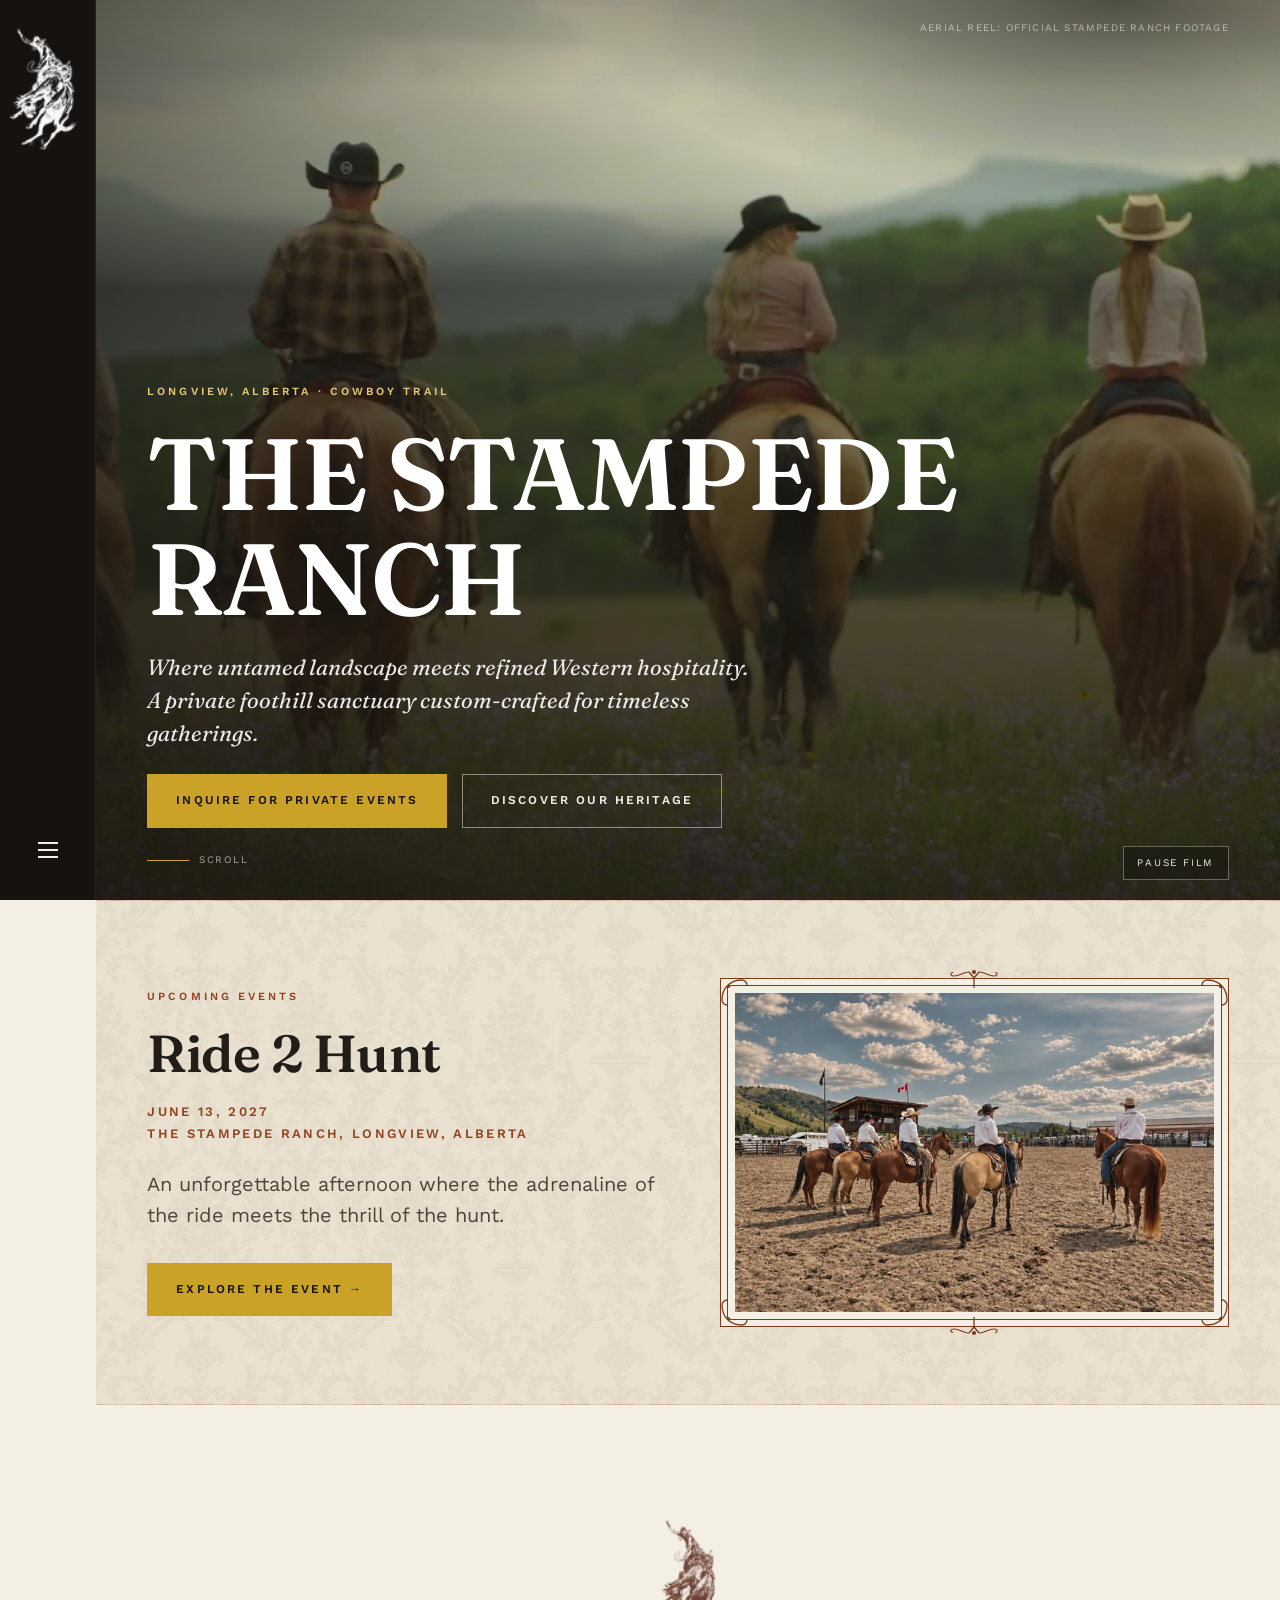
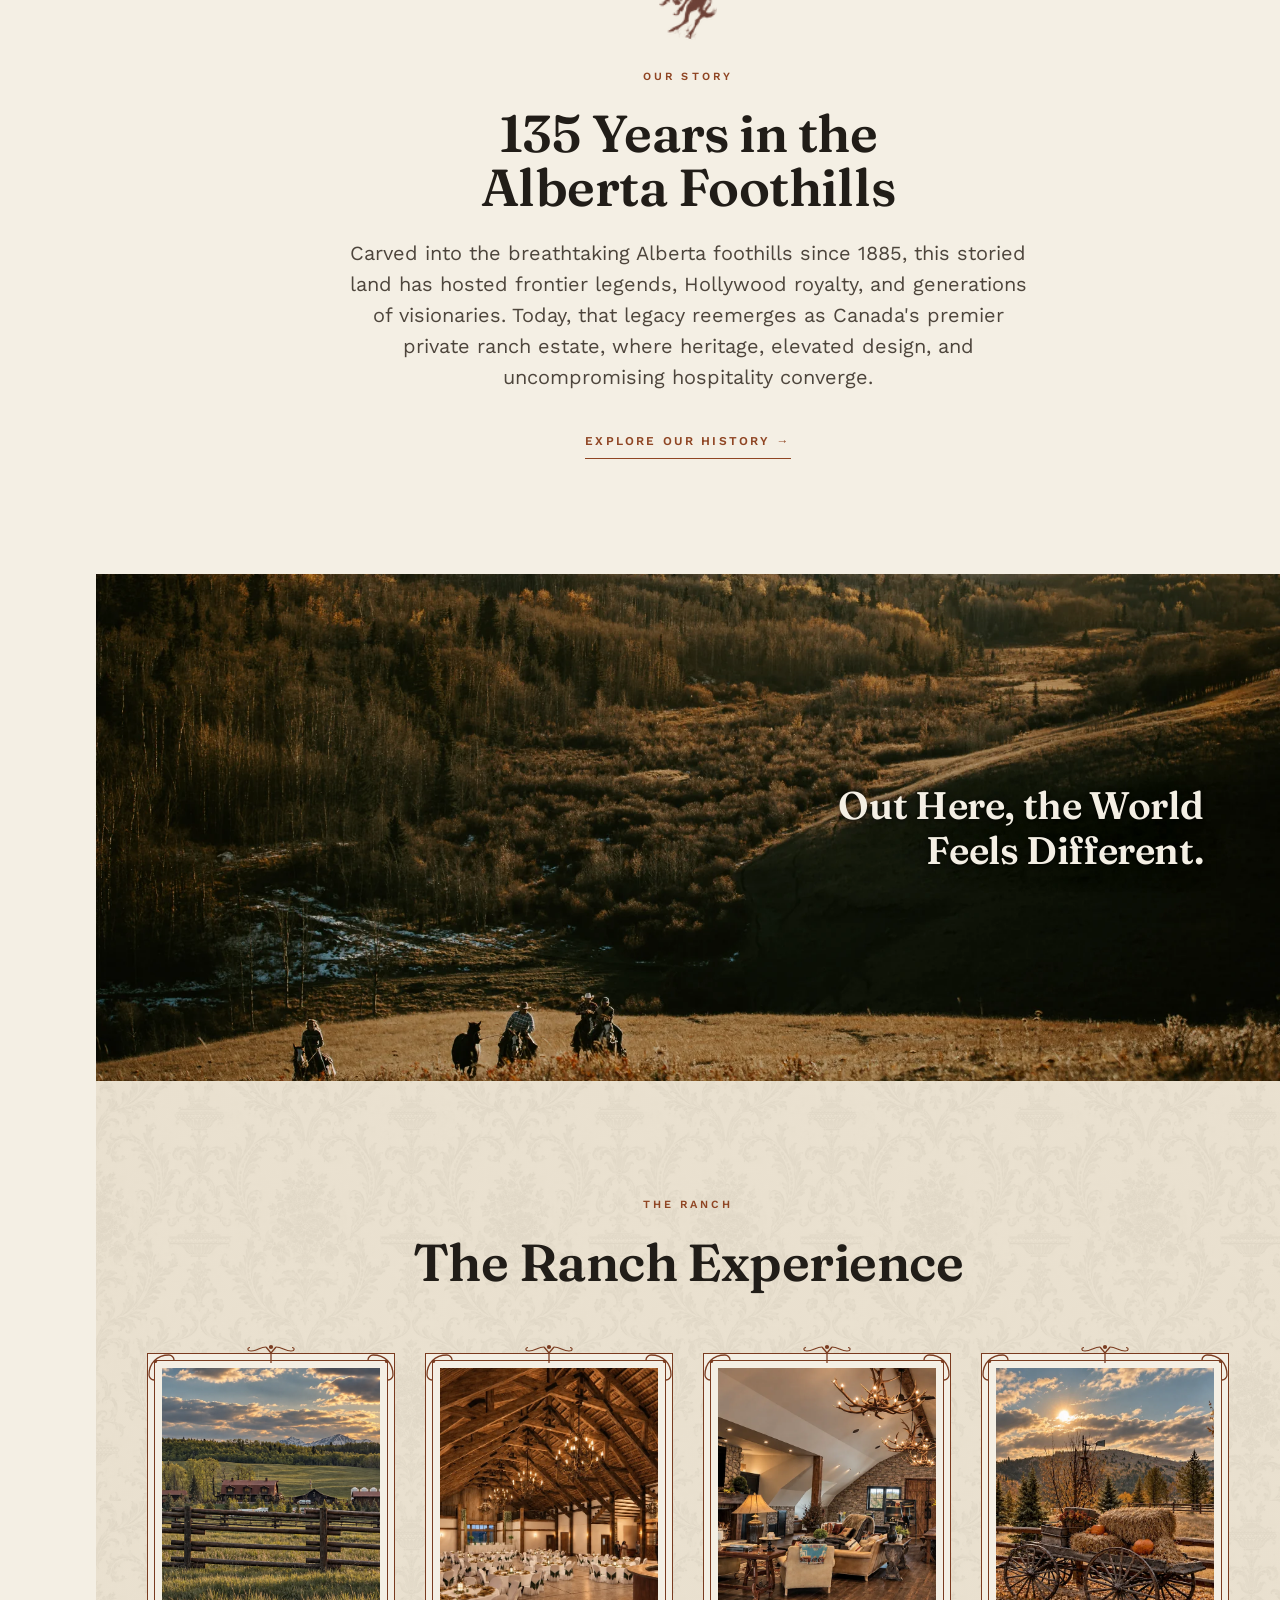
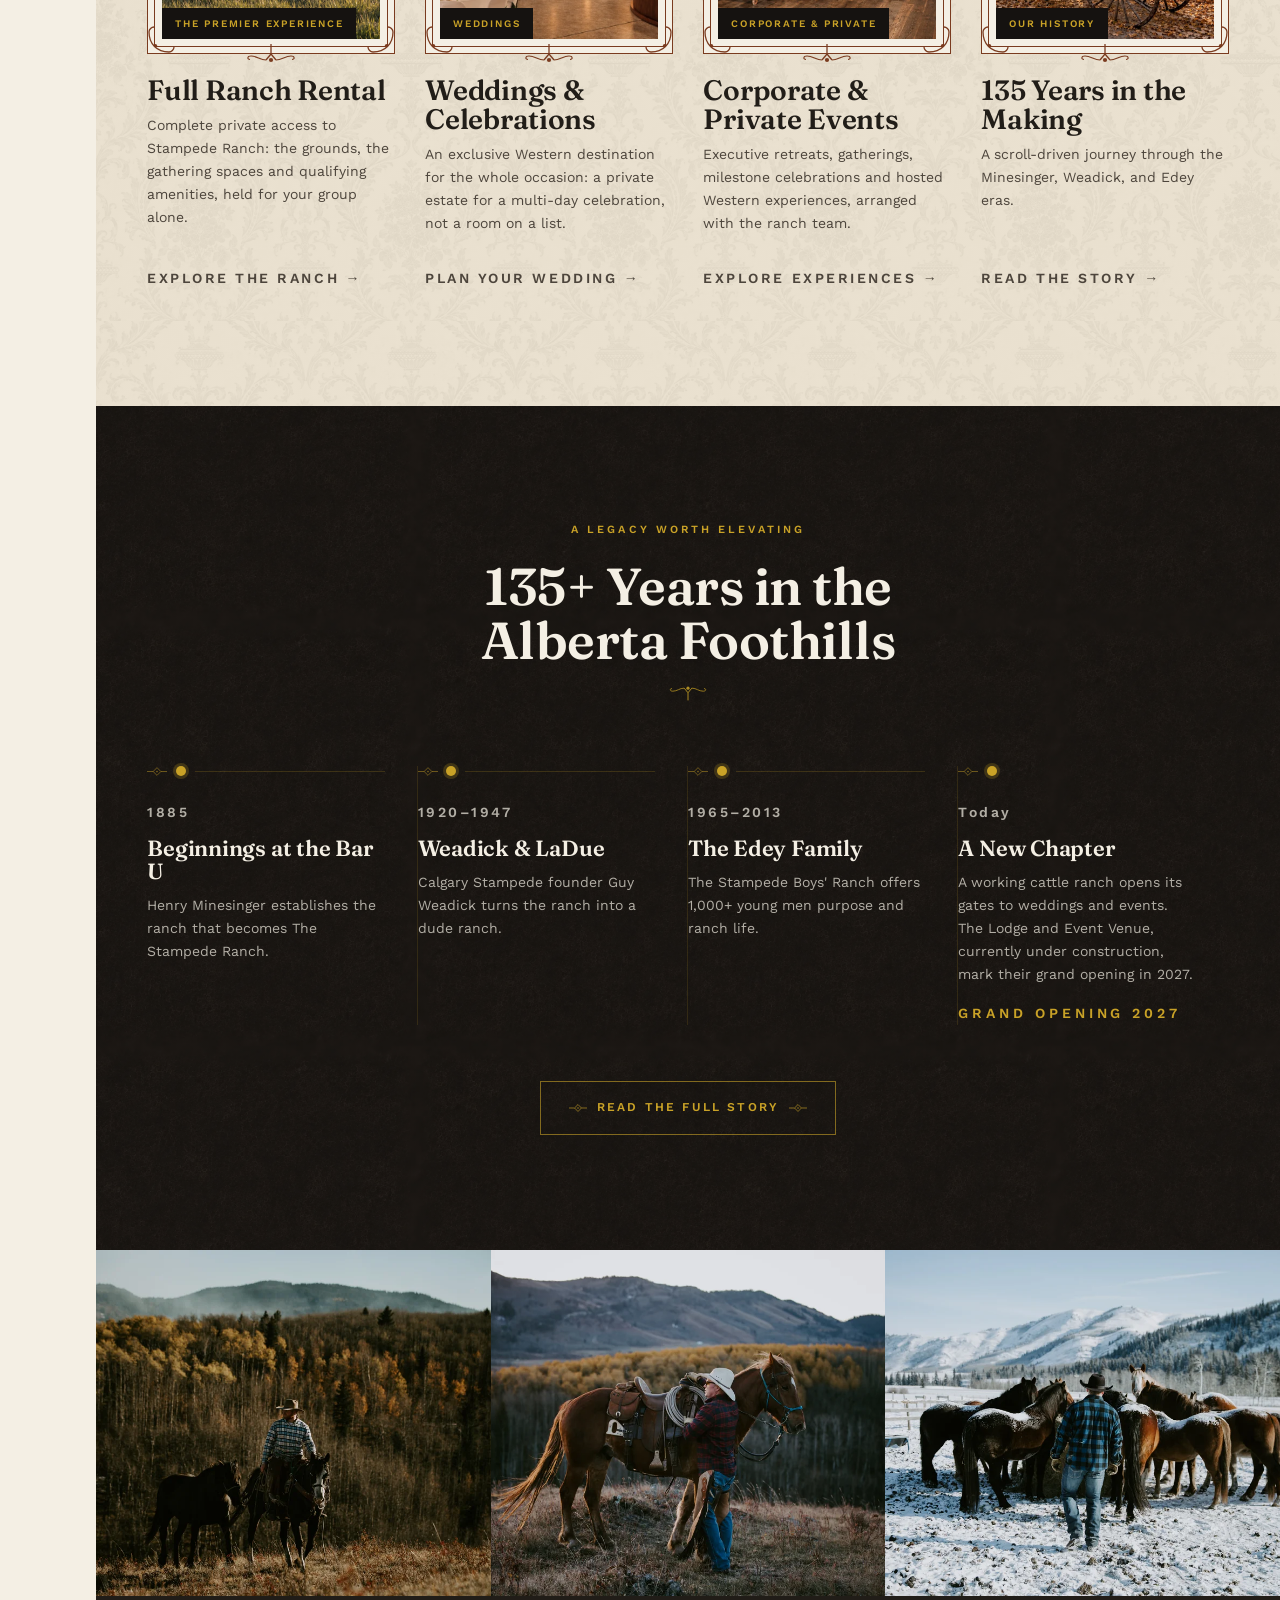
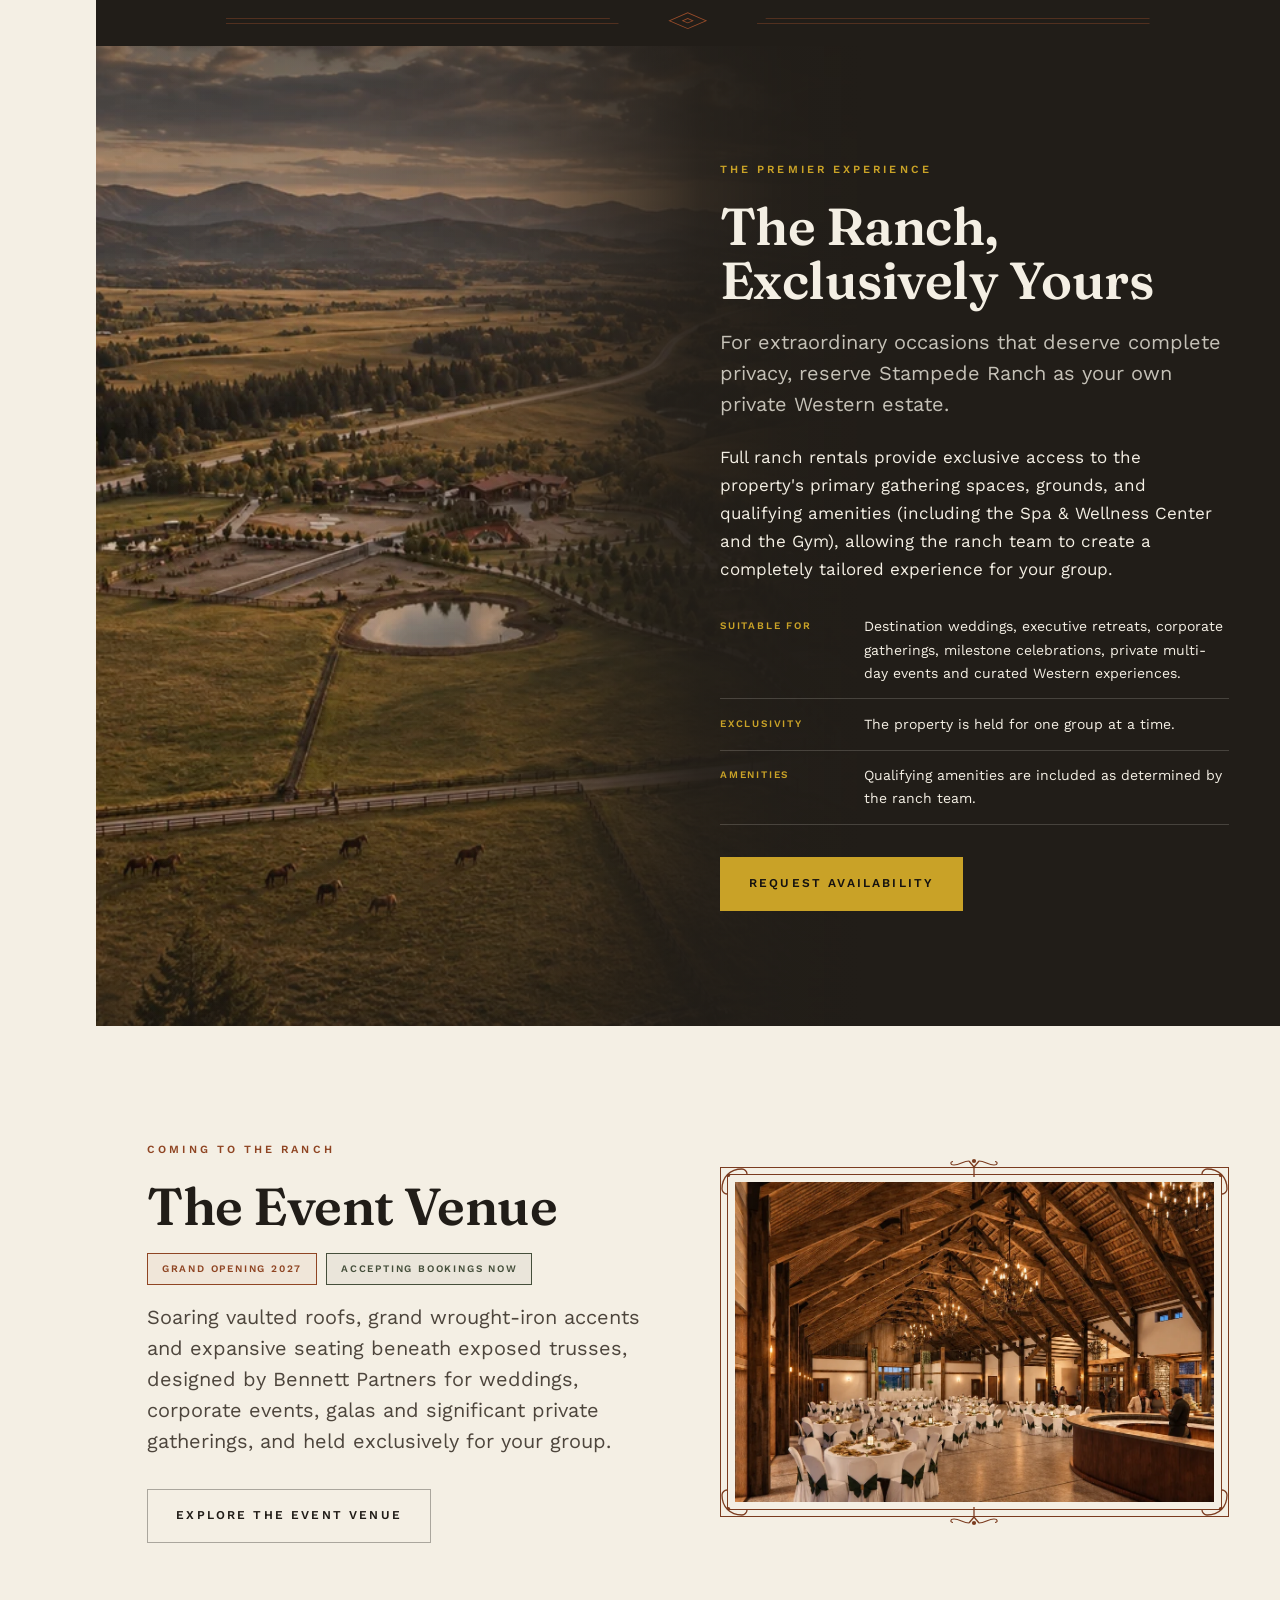
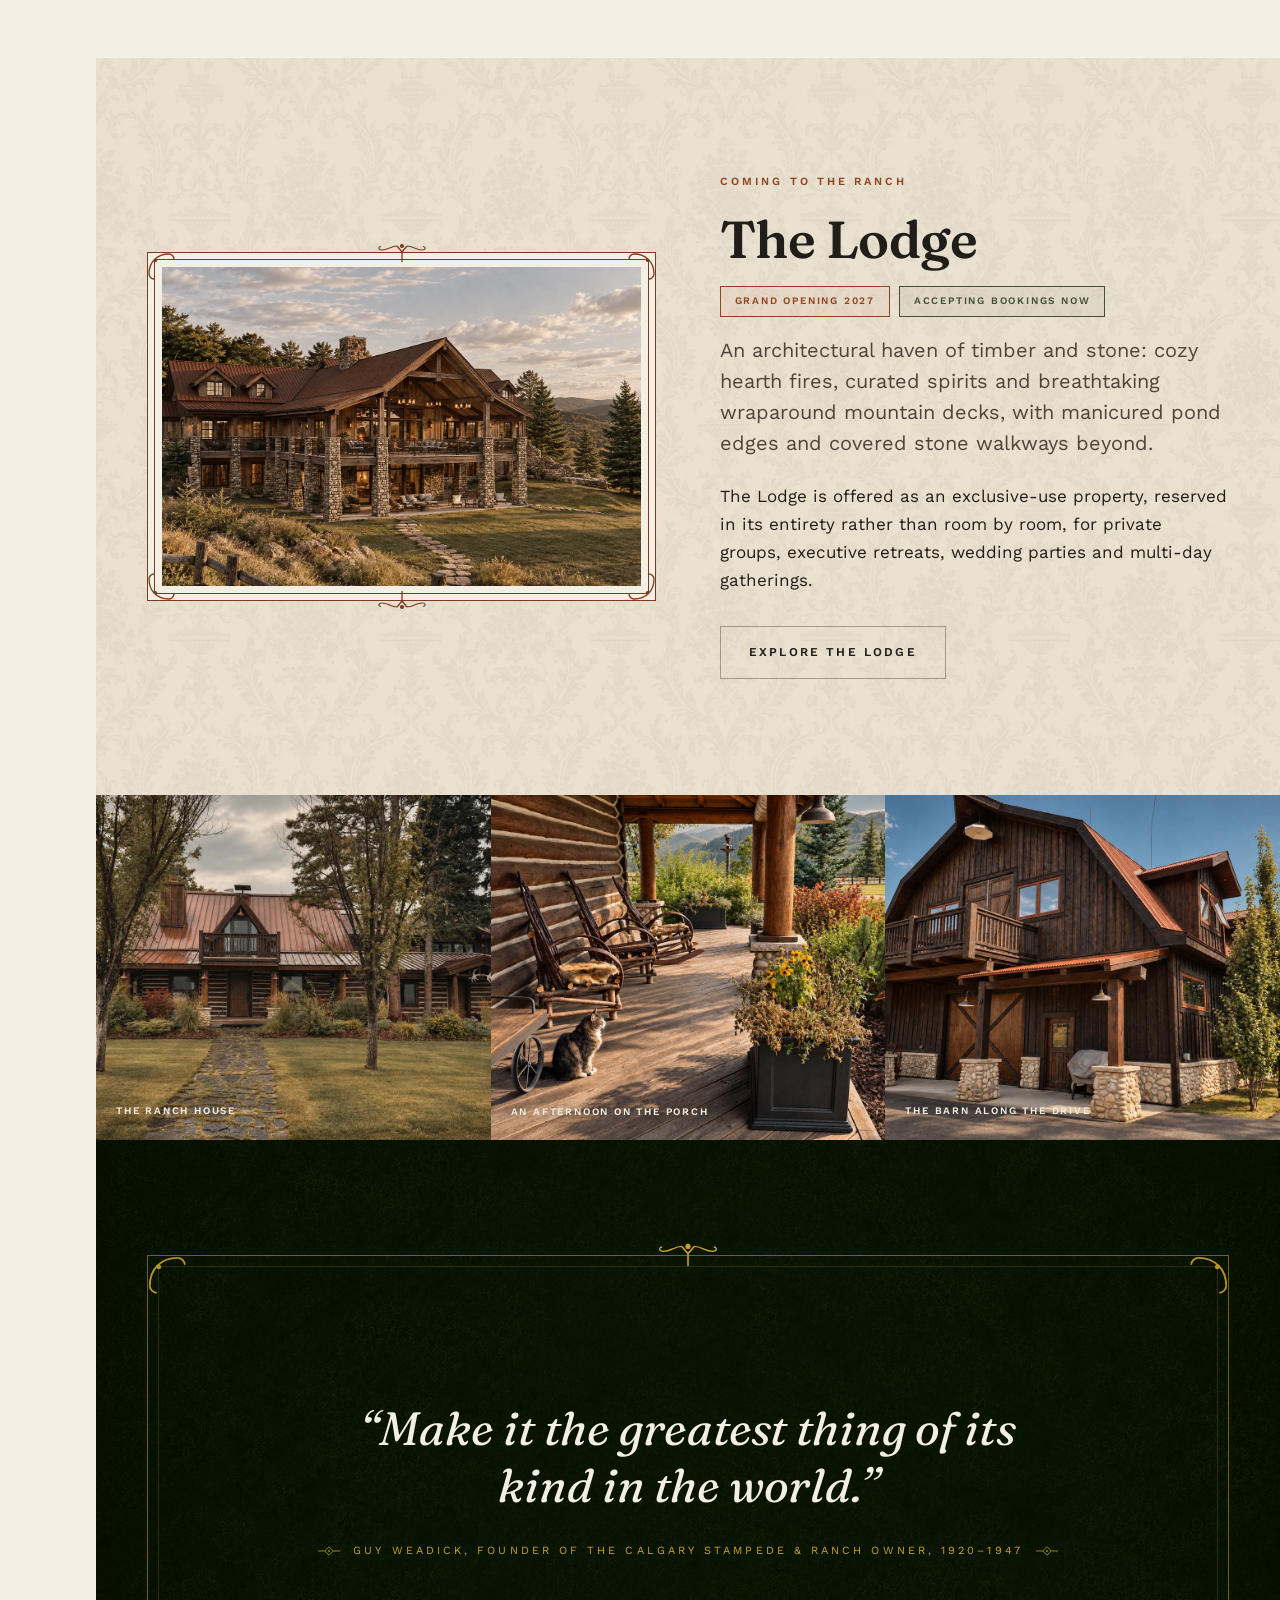
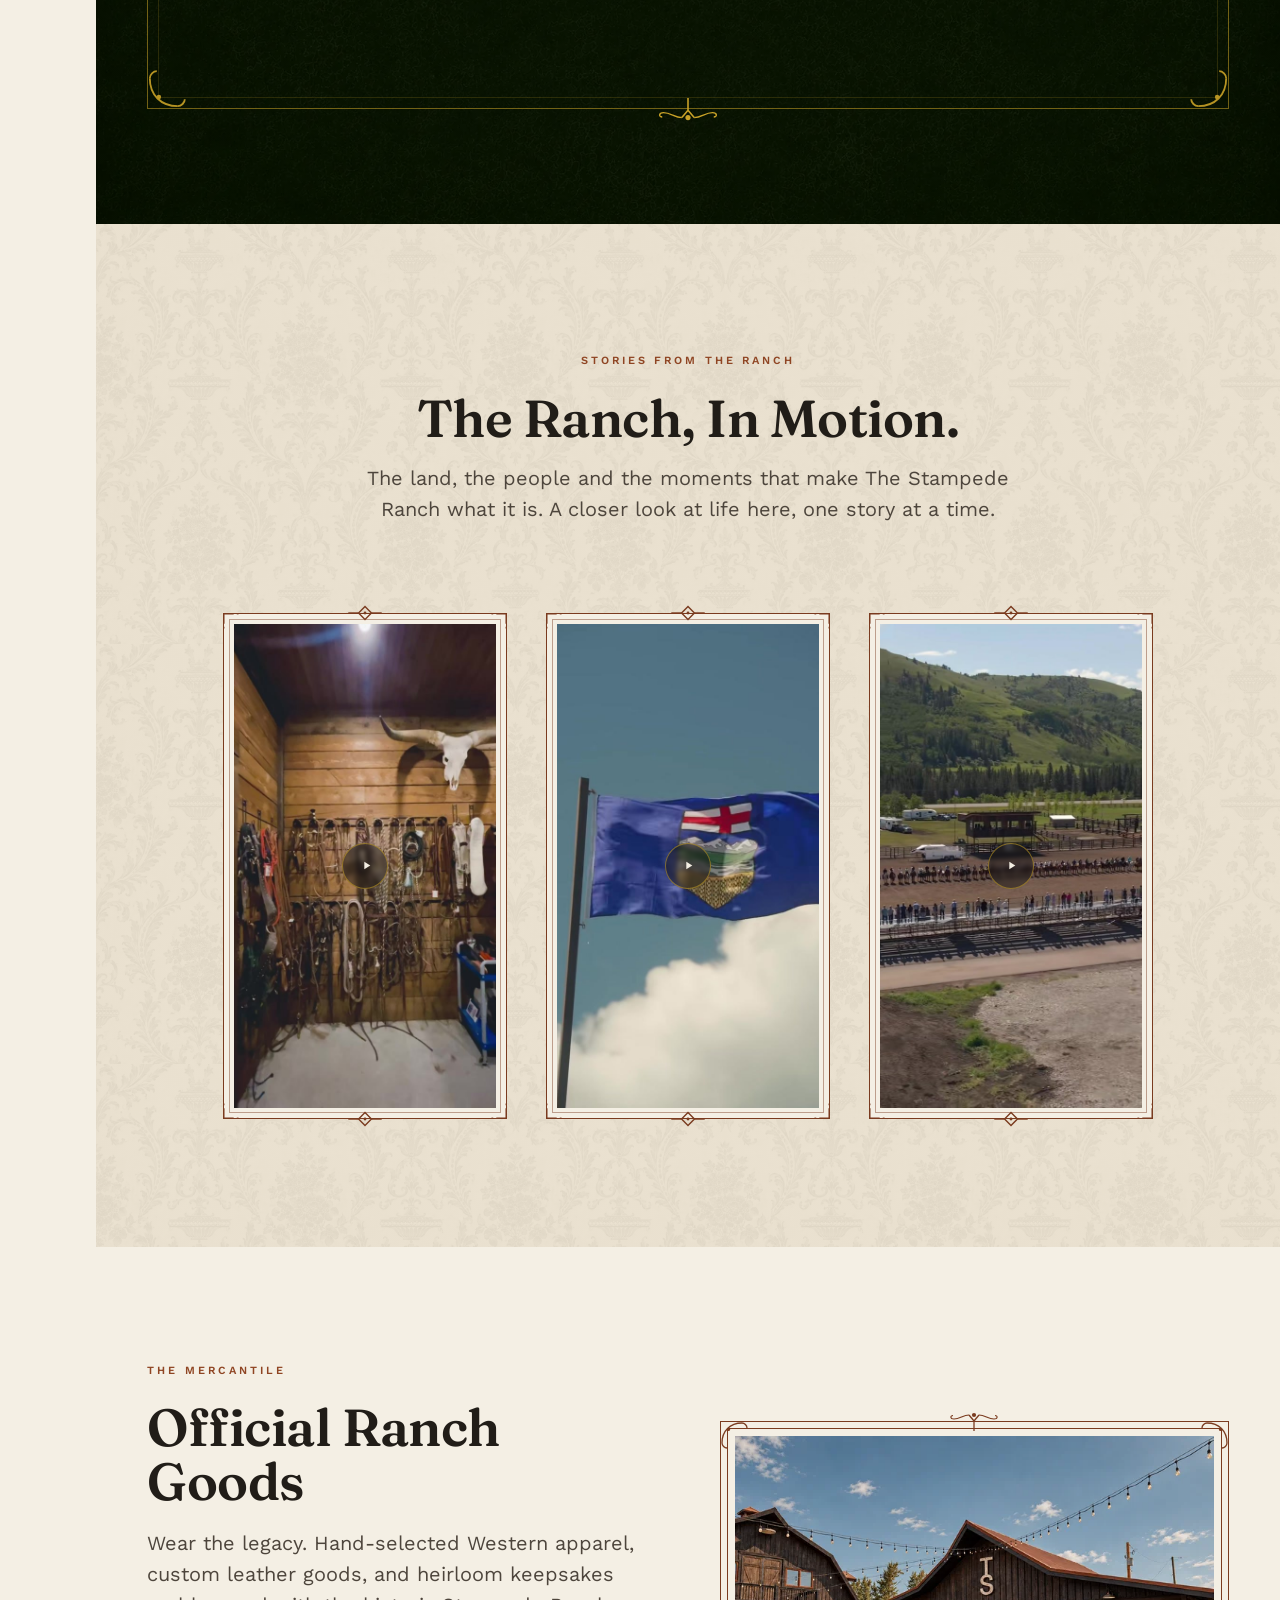
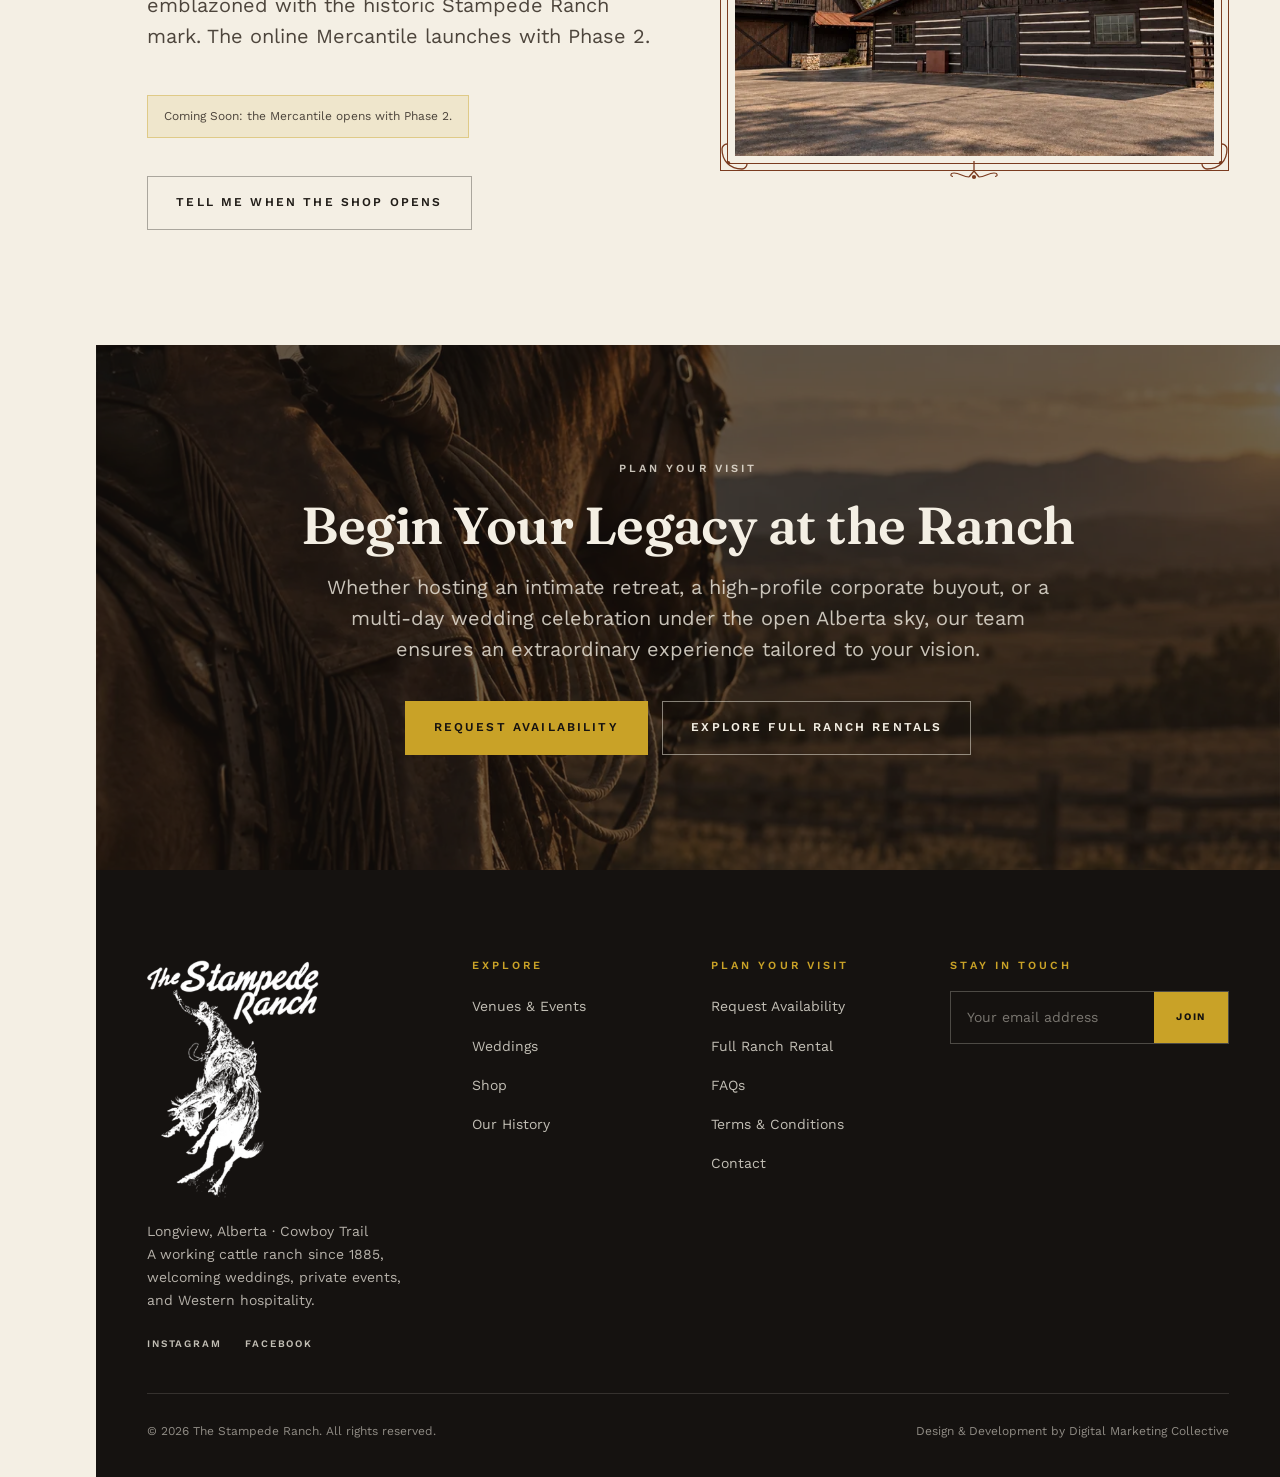
==== commit 14de0288: "TEST: trial new hero loop video (preview only, not for main until approved)" ====
--- a/index.html
+++ b/index.html
@@ -118,11 +118,16 @@
            Text contrast was re-measured against this new footage across 30
            frames spanning the full clip (see the .hero__scrim comment below
            for what changed and why -- one gradient stop, +.04). -->
+      <!-- TEST BRANCH (test/hero-video-v2, 2026-10-28): trialling the new
+           StampedeRanch_Hero_Loop_1080p reel (~26s riders loop) in place of the
+           aerial tour. Only the video sources/poster/aria-label changed; markup,
+           classes, scrim and main.js behaviour are untouched. Not for main until
+           Michael approves. -->
       <video class="hero__video--tour" data-hero-video autoplay muted loop playsinline preload="metadata"
-             poster="assets/video/hero-poster.jpg"
-             aria-label="Aerial drone tour of the Stampede Ranch property, from the entry gate through the grounds and buildings">
-        <source data-hero-source data-small="assets/video/hero-1280.mp4" data-large="assets/video/hero-1920.mp4"
-                src="assets/video/hero-1280.mp4" type="video/mp4">
+             poster="assets/video/hero3-poster.jpg"
+             aria-label="Riders on horseback crossing a wildflower meadow below the foothills at Stampede Ranch">
+        <source data-hero-source data-small="assets/video/hero3-1280.mp4" data-large="assets/video/hero3-1920.mp4"
+                src="assets/video/hero3-1280.mp4" type="video/mp4">
       </video>
     </div>
     <div class="hero__scrim"></div>
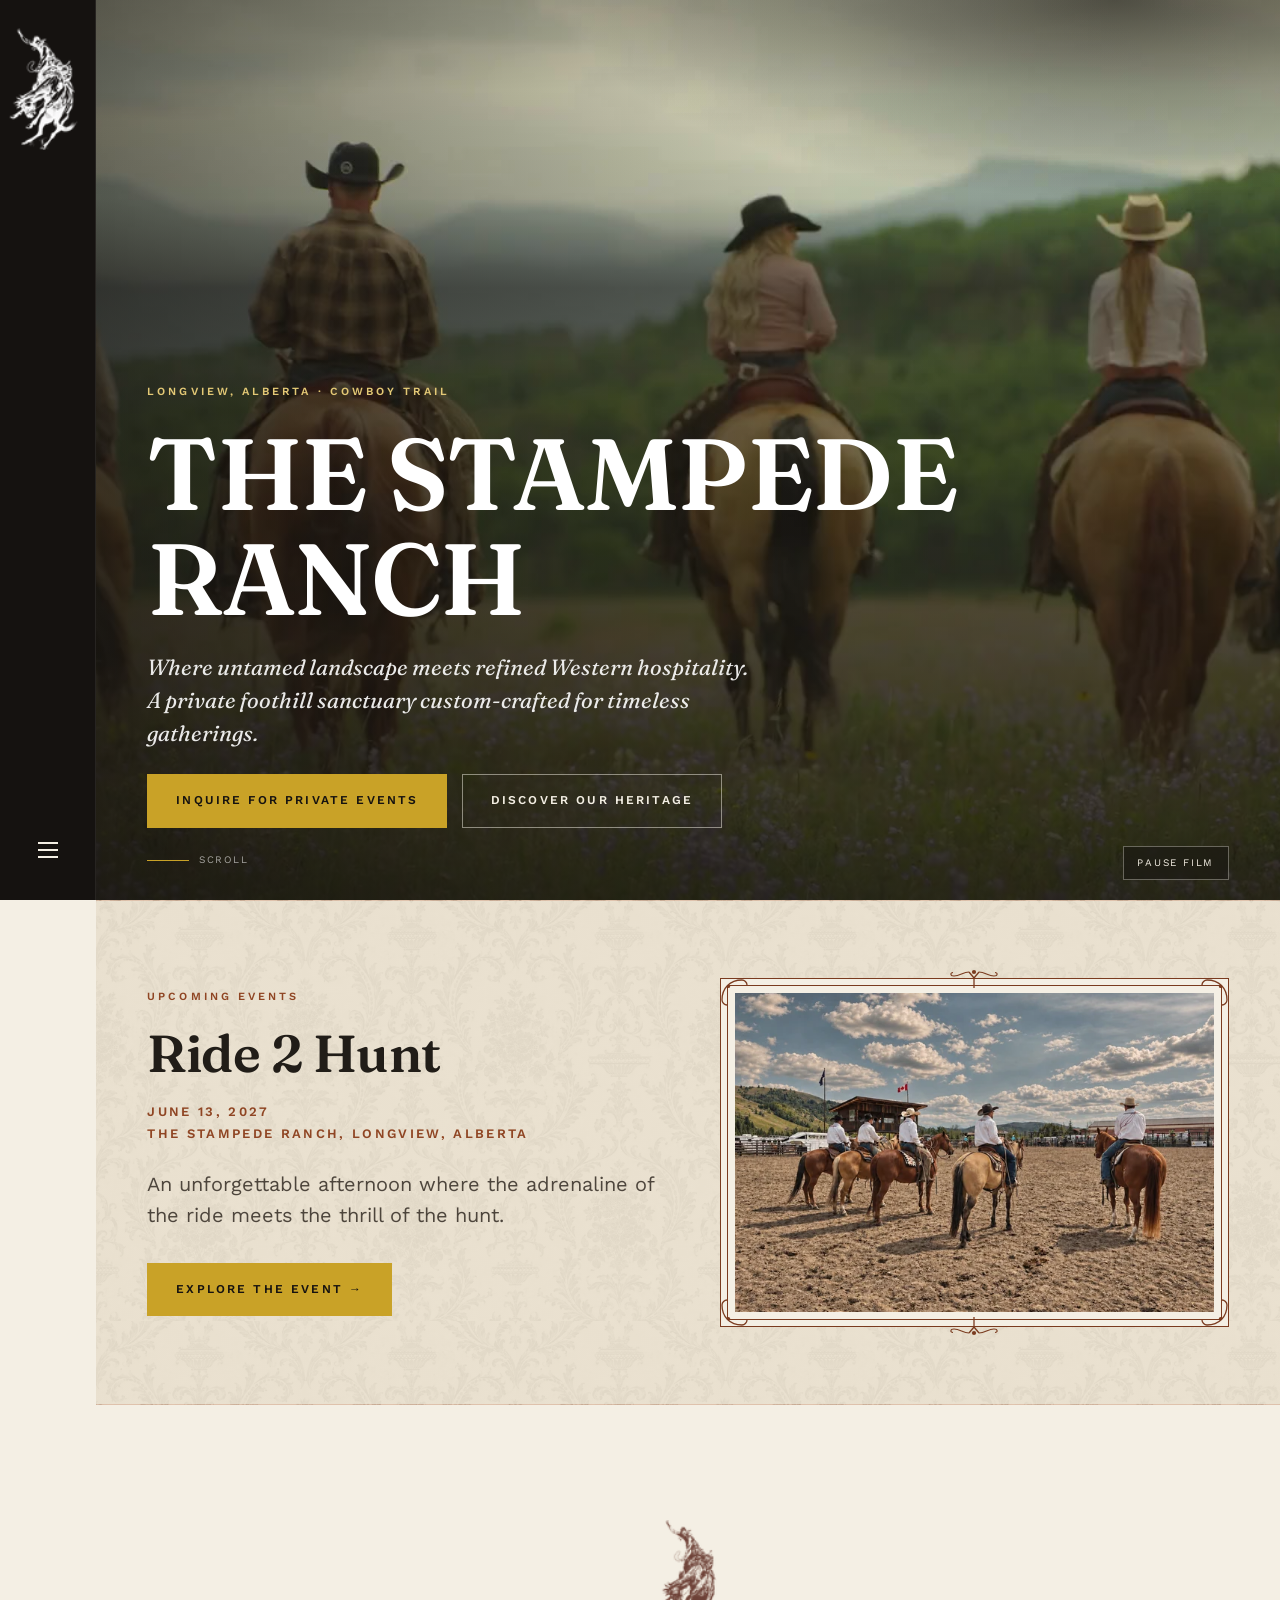
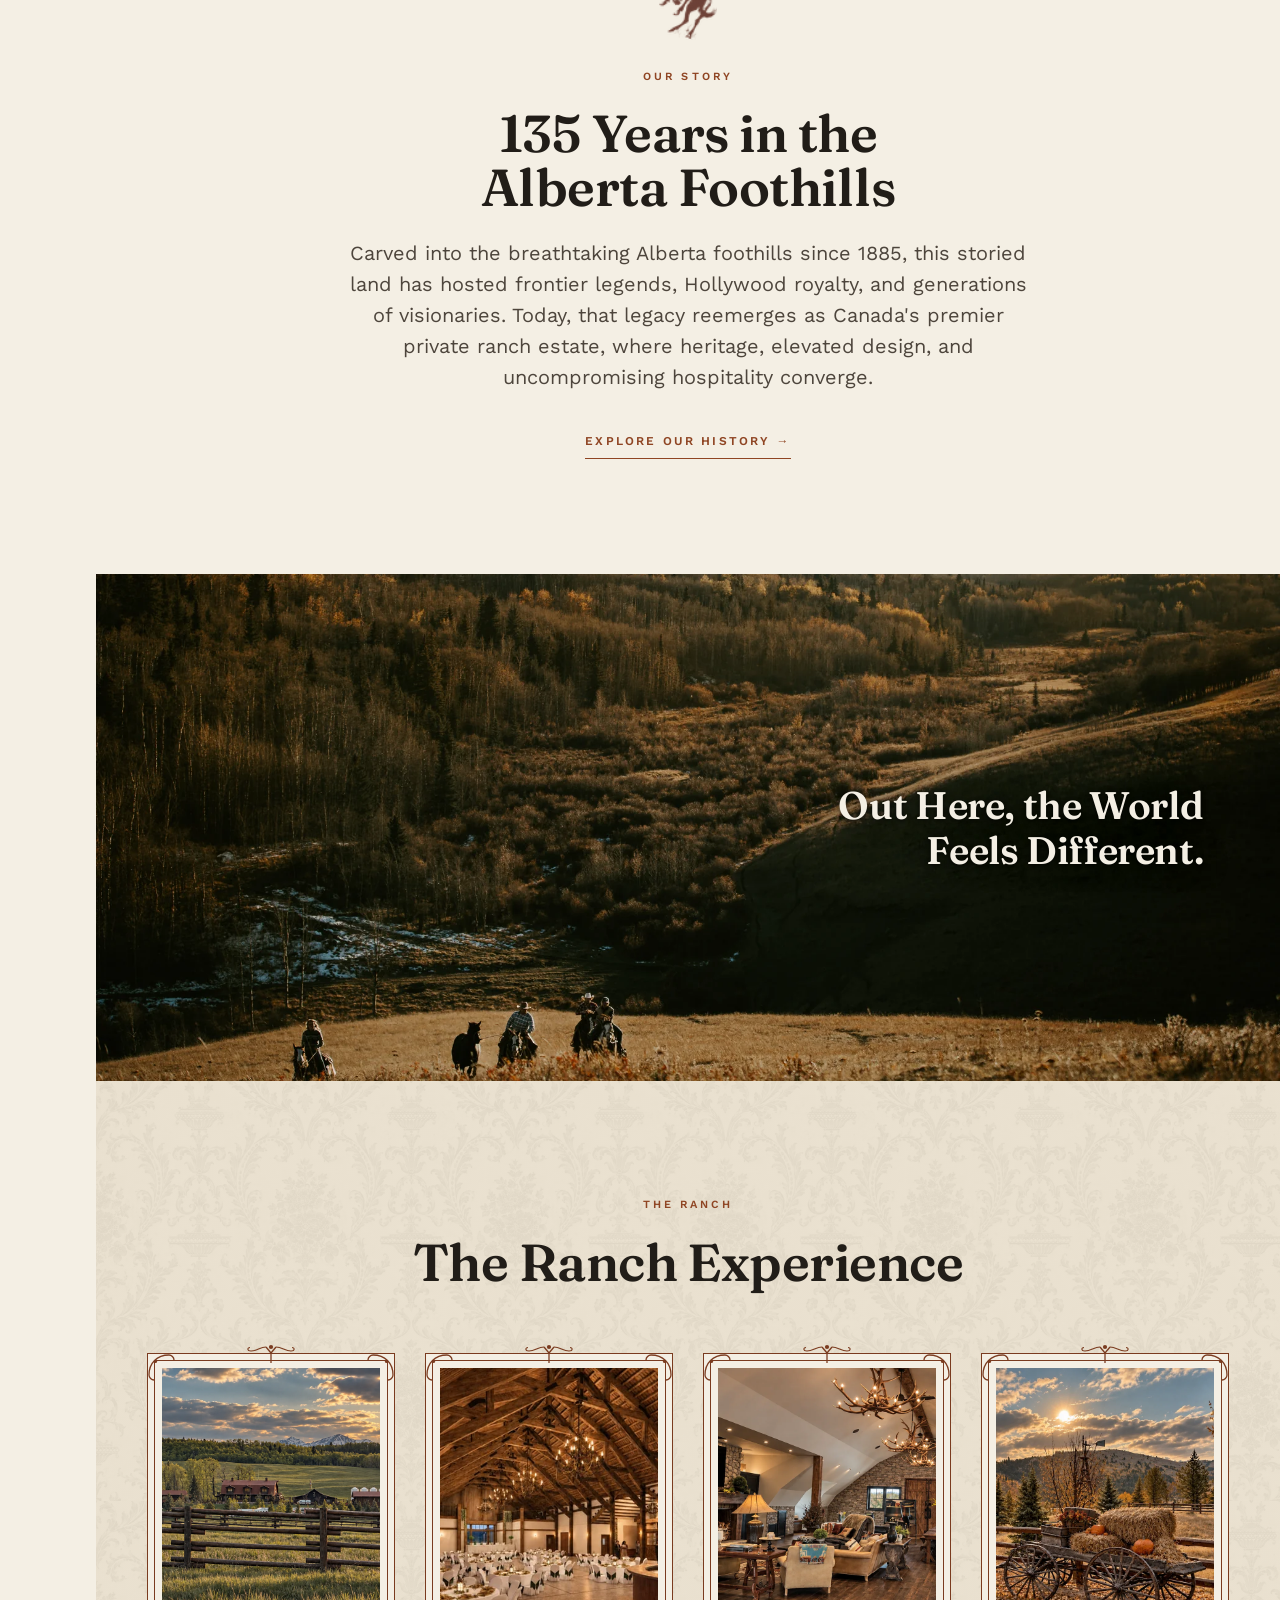
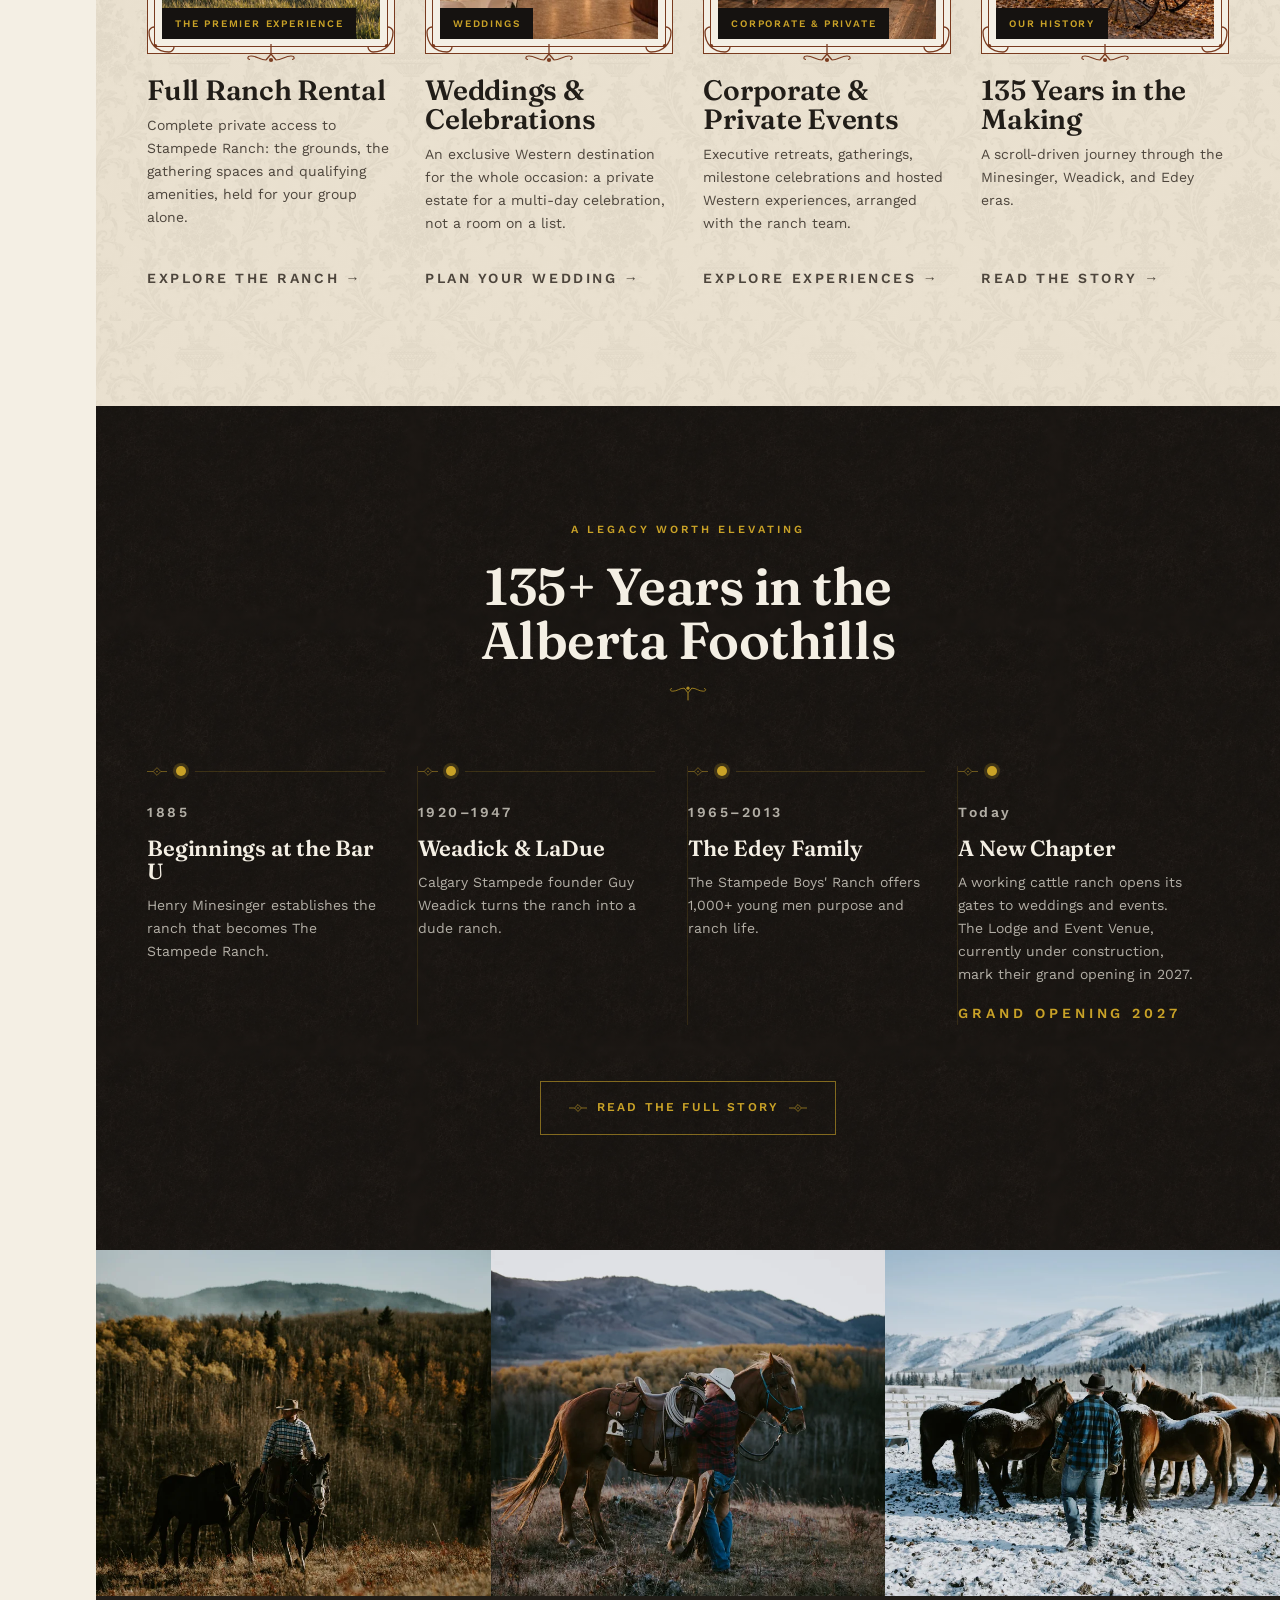
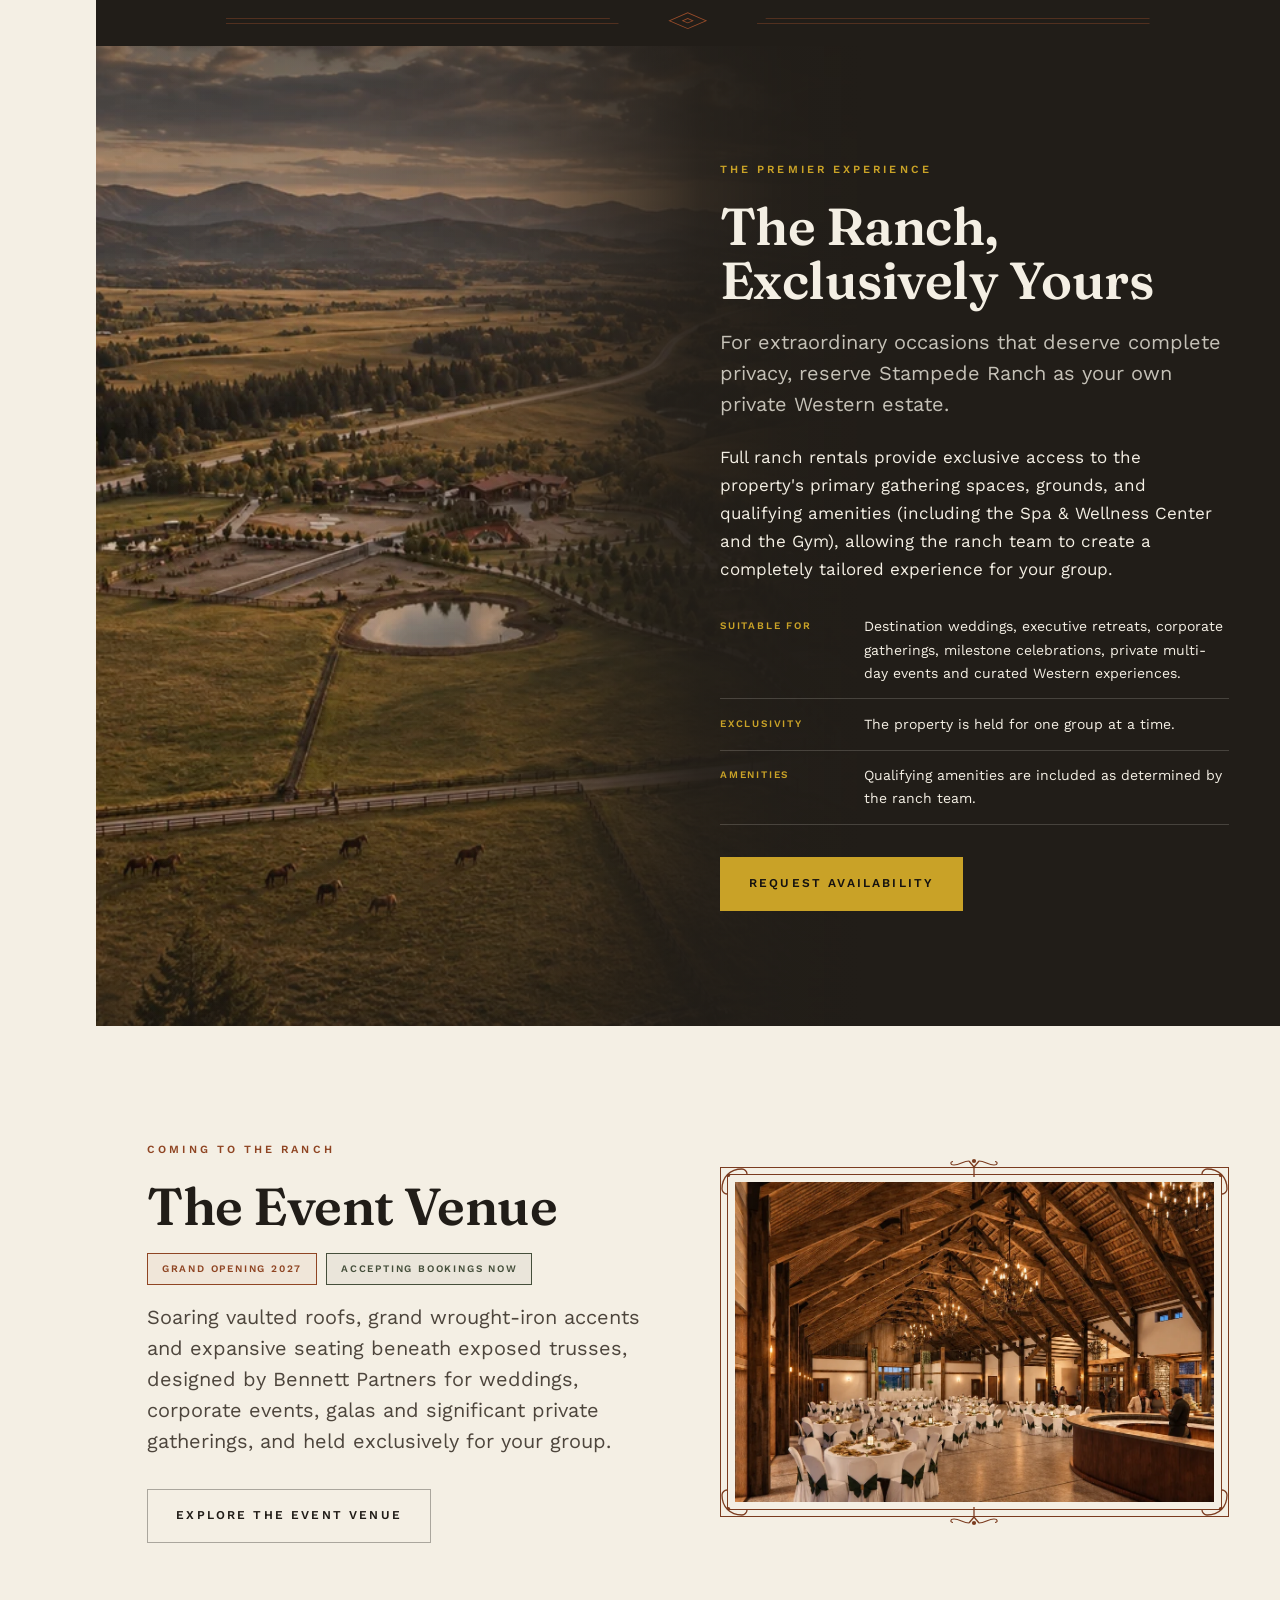
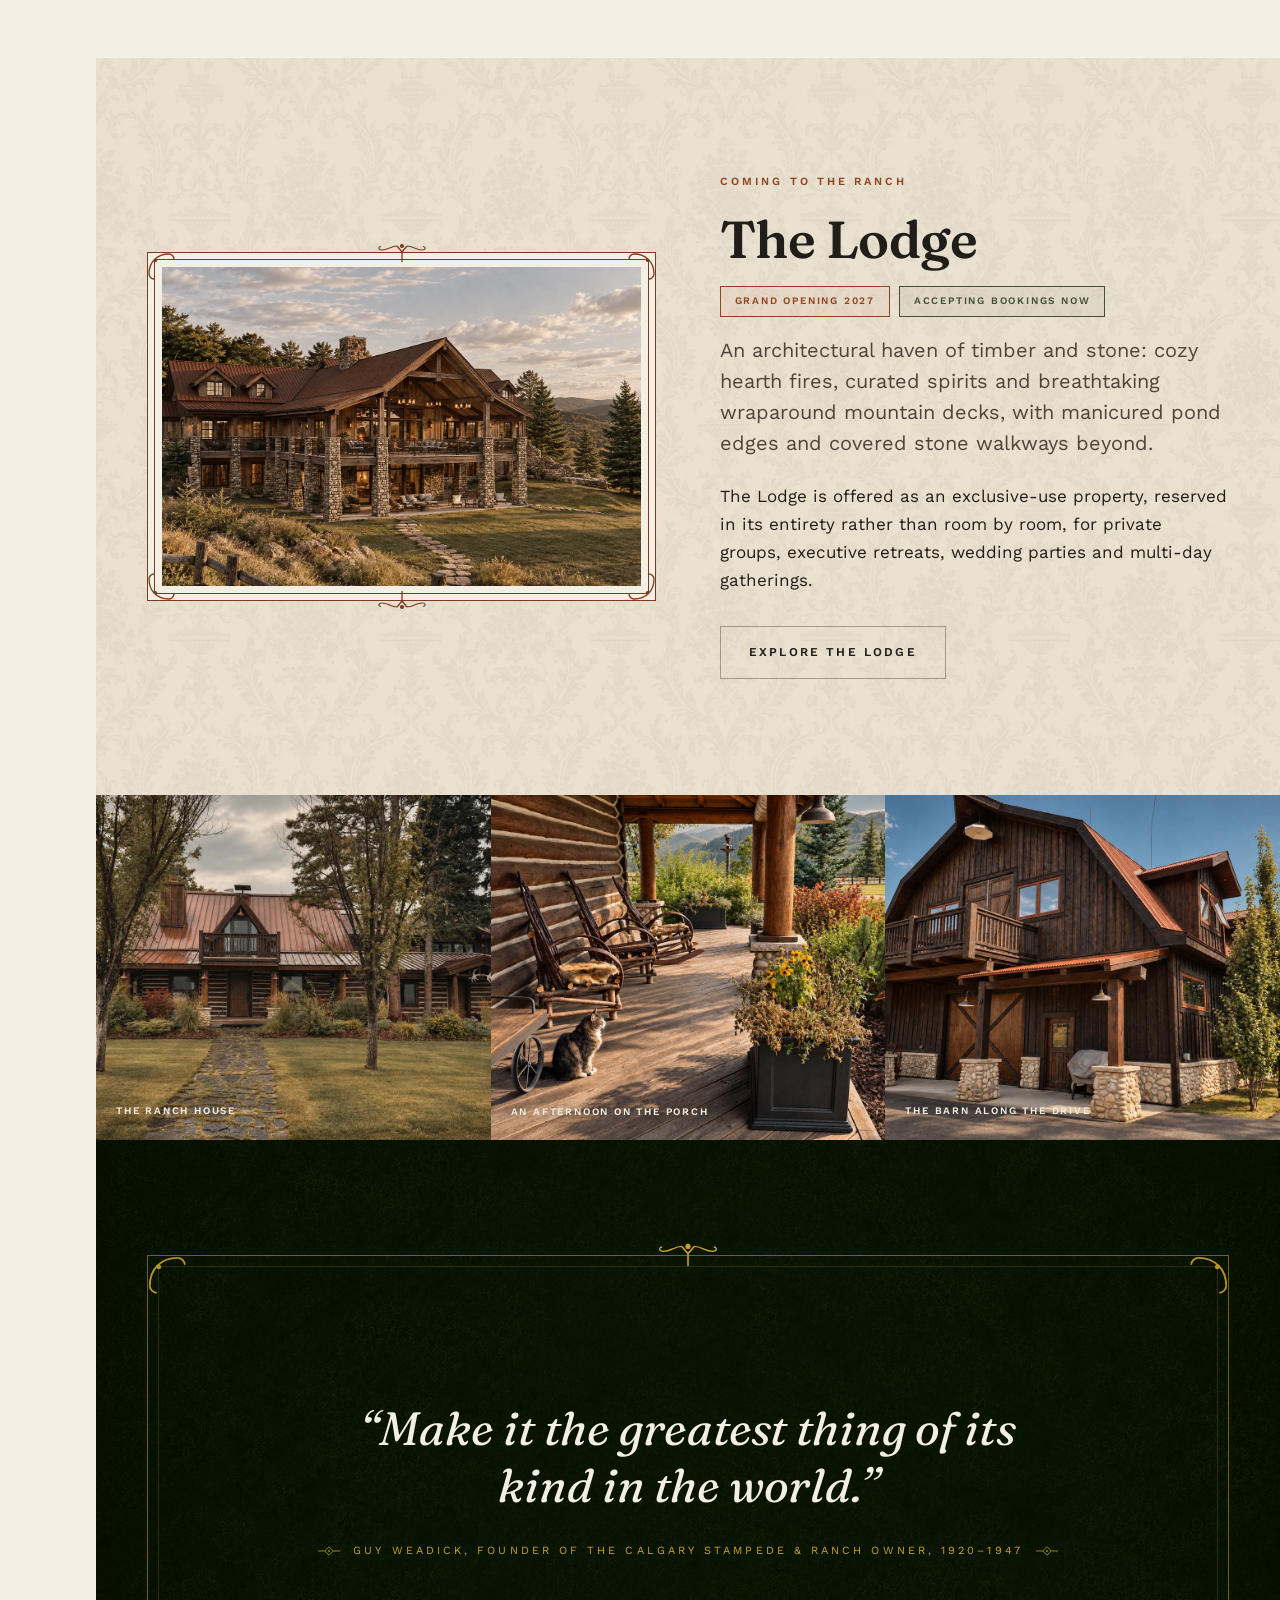
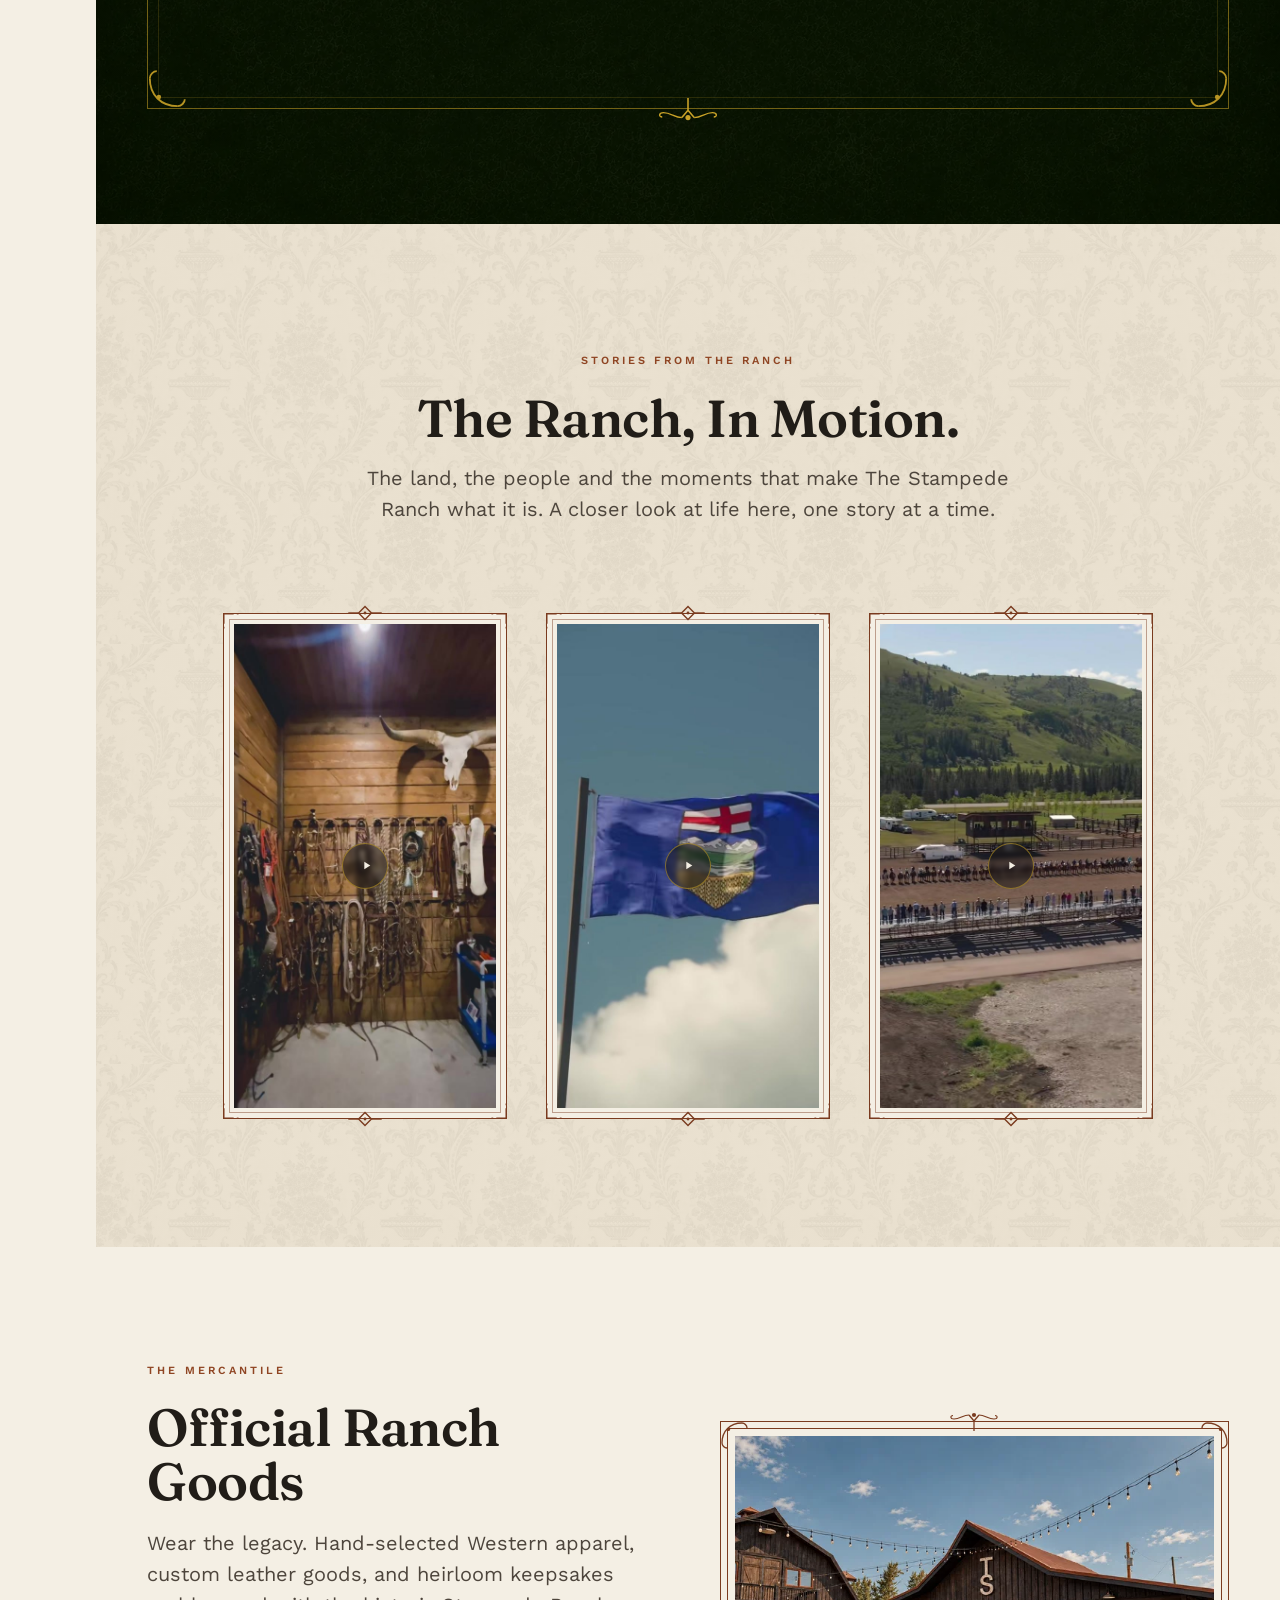
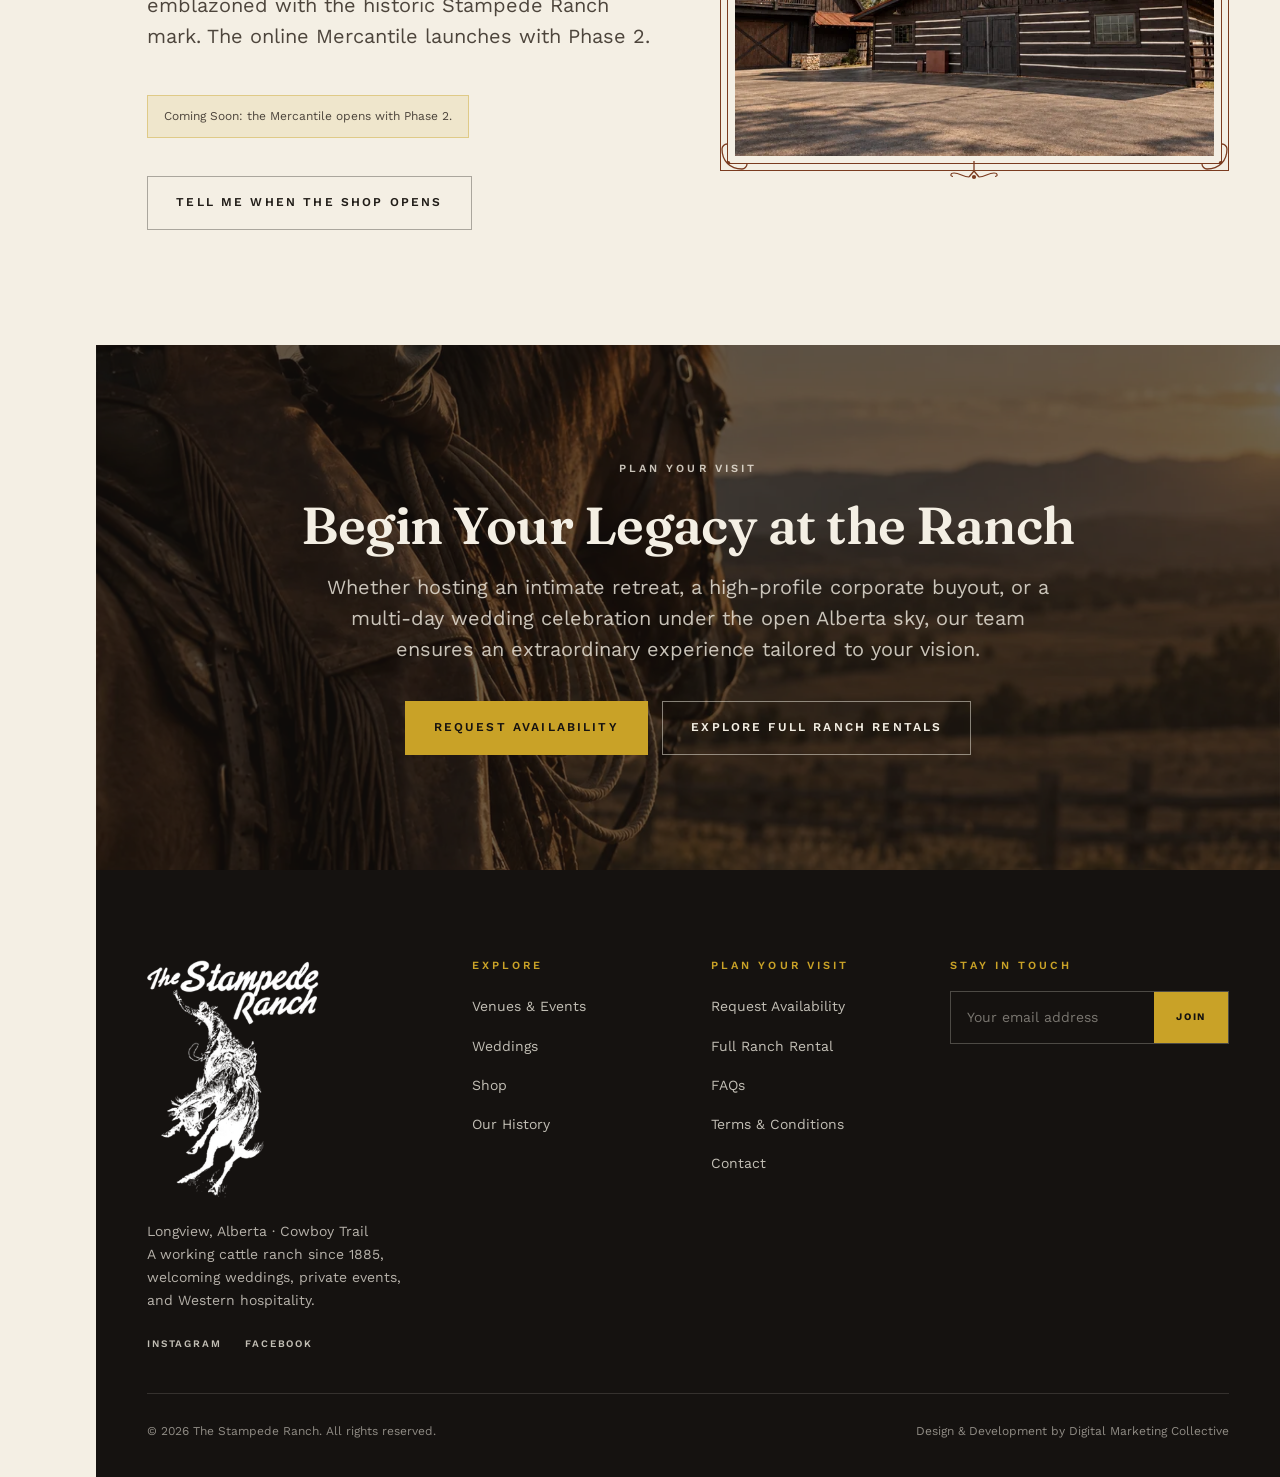
==== commit 84d24a1e: "Swap mobile top-bar wordmark for new white script logo (hero-video-v2) Port of 02d3b06 (mobile-text-" ====
--- a/index.html
+++ b/index.html
@@ -65,9 +65,8 @@
     <img class="brand-mark" src="assets/logo/logo-mark-white-h96.png"
          srcset="assets/logo/logo-mark-white-h96.png 1x, assets/logo/logo-mark-white-h192.png 2x"
          alt="" width="66" height="96">
-    <img class="brand-word" src="assets/logo/logo-wordmark-white-320.png"
-         srcset="assets/logo/logo-wordmark-white-320.png 1x, assets/logo/logo-wordmark-white-640.png 2x"
-         alt="The Stampede Ranch home" width="320" height="115">
+    <img class="brand-word" src="assets/logo/stampede-ranch-logo-white-mobile.png"
+         alt="The Stampede Ranch home" width="240" height="92">
   </a>
   <button class="rail__toggle" data-menu-toggle aria-expanded="false" aria-controls="menu">
     <span></span><span></span><span></span>
@@ -131,7 +130,6 @@
       </video>
     </div>
     <div class="hero__scrim"></div>
-    <p class="hero__note">Aerial reel: official Stampede Ranch footage</p>
 
     <div class="hero__inner">
       <p class="eyebrow">Longview, Alberta · Cowboy Trail</p>
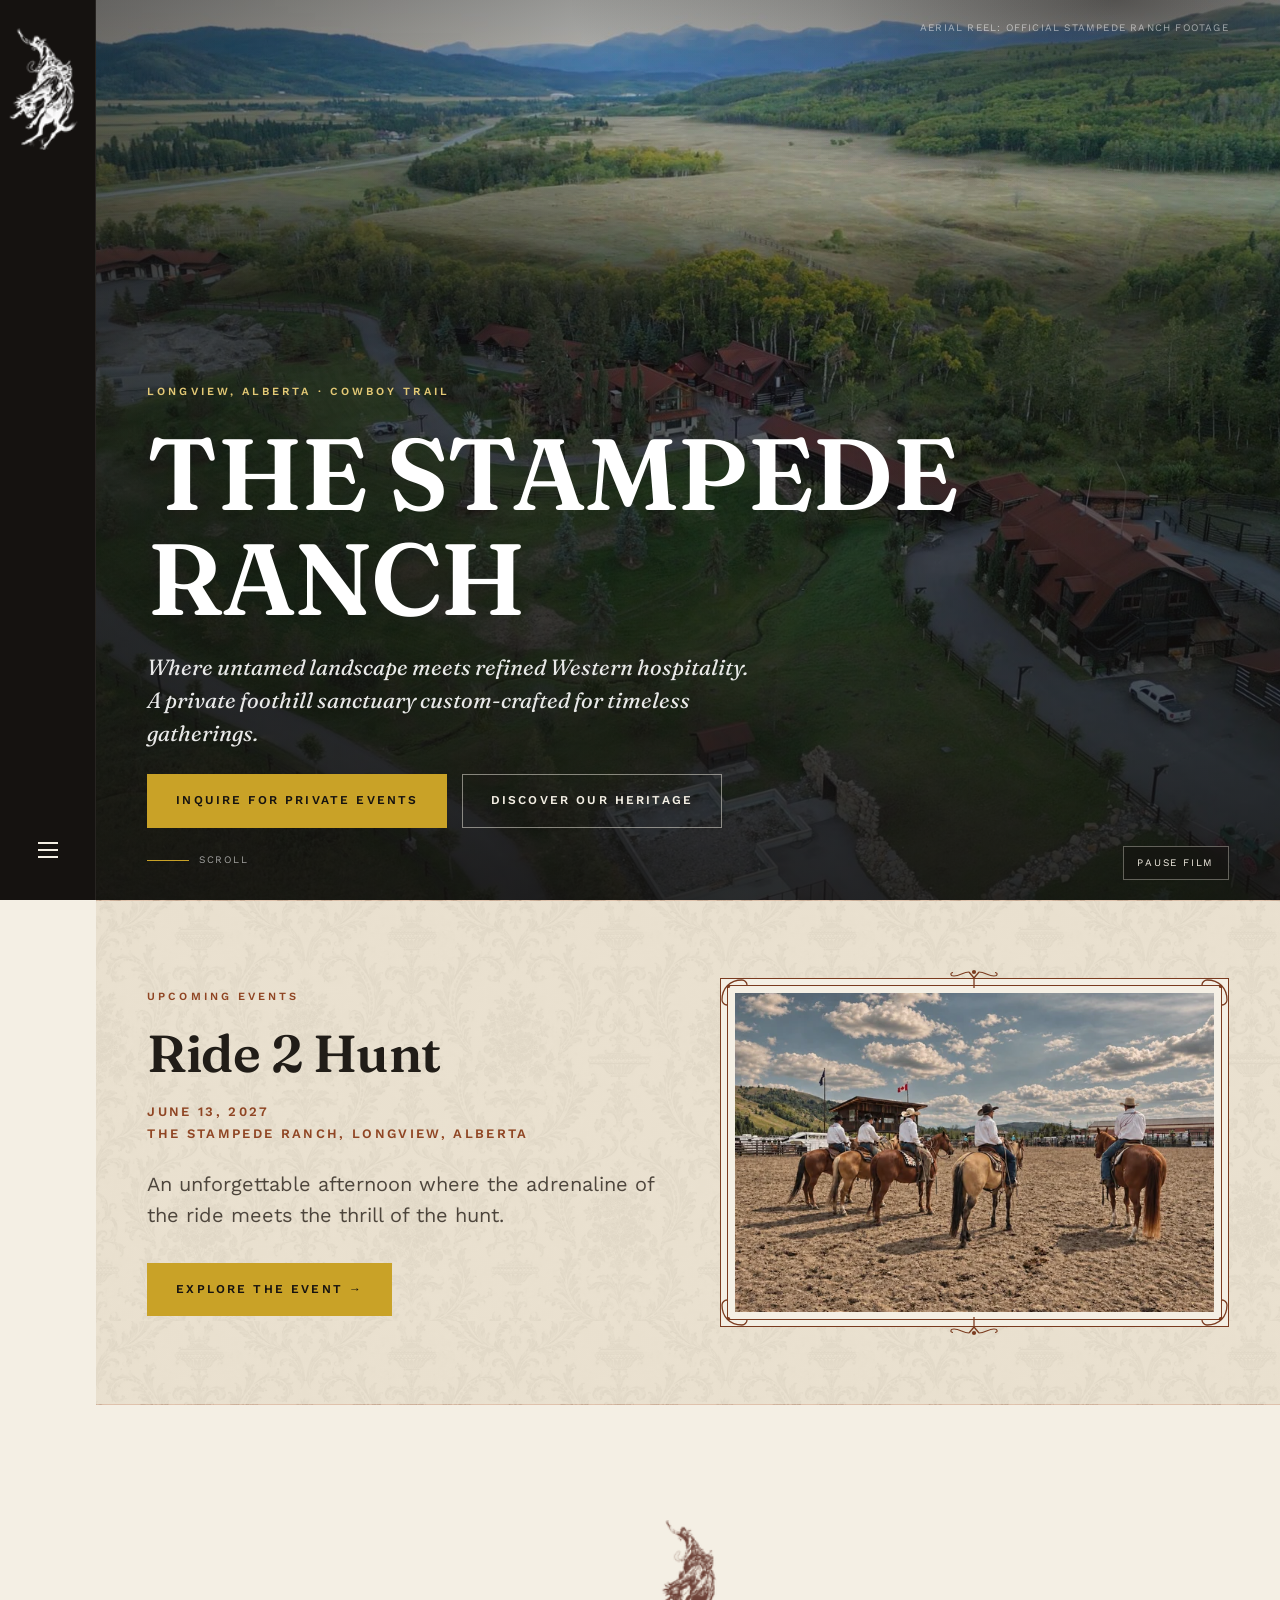
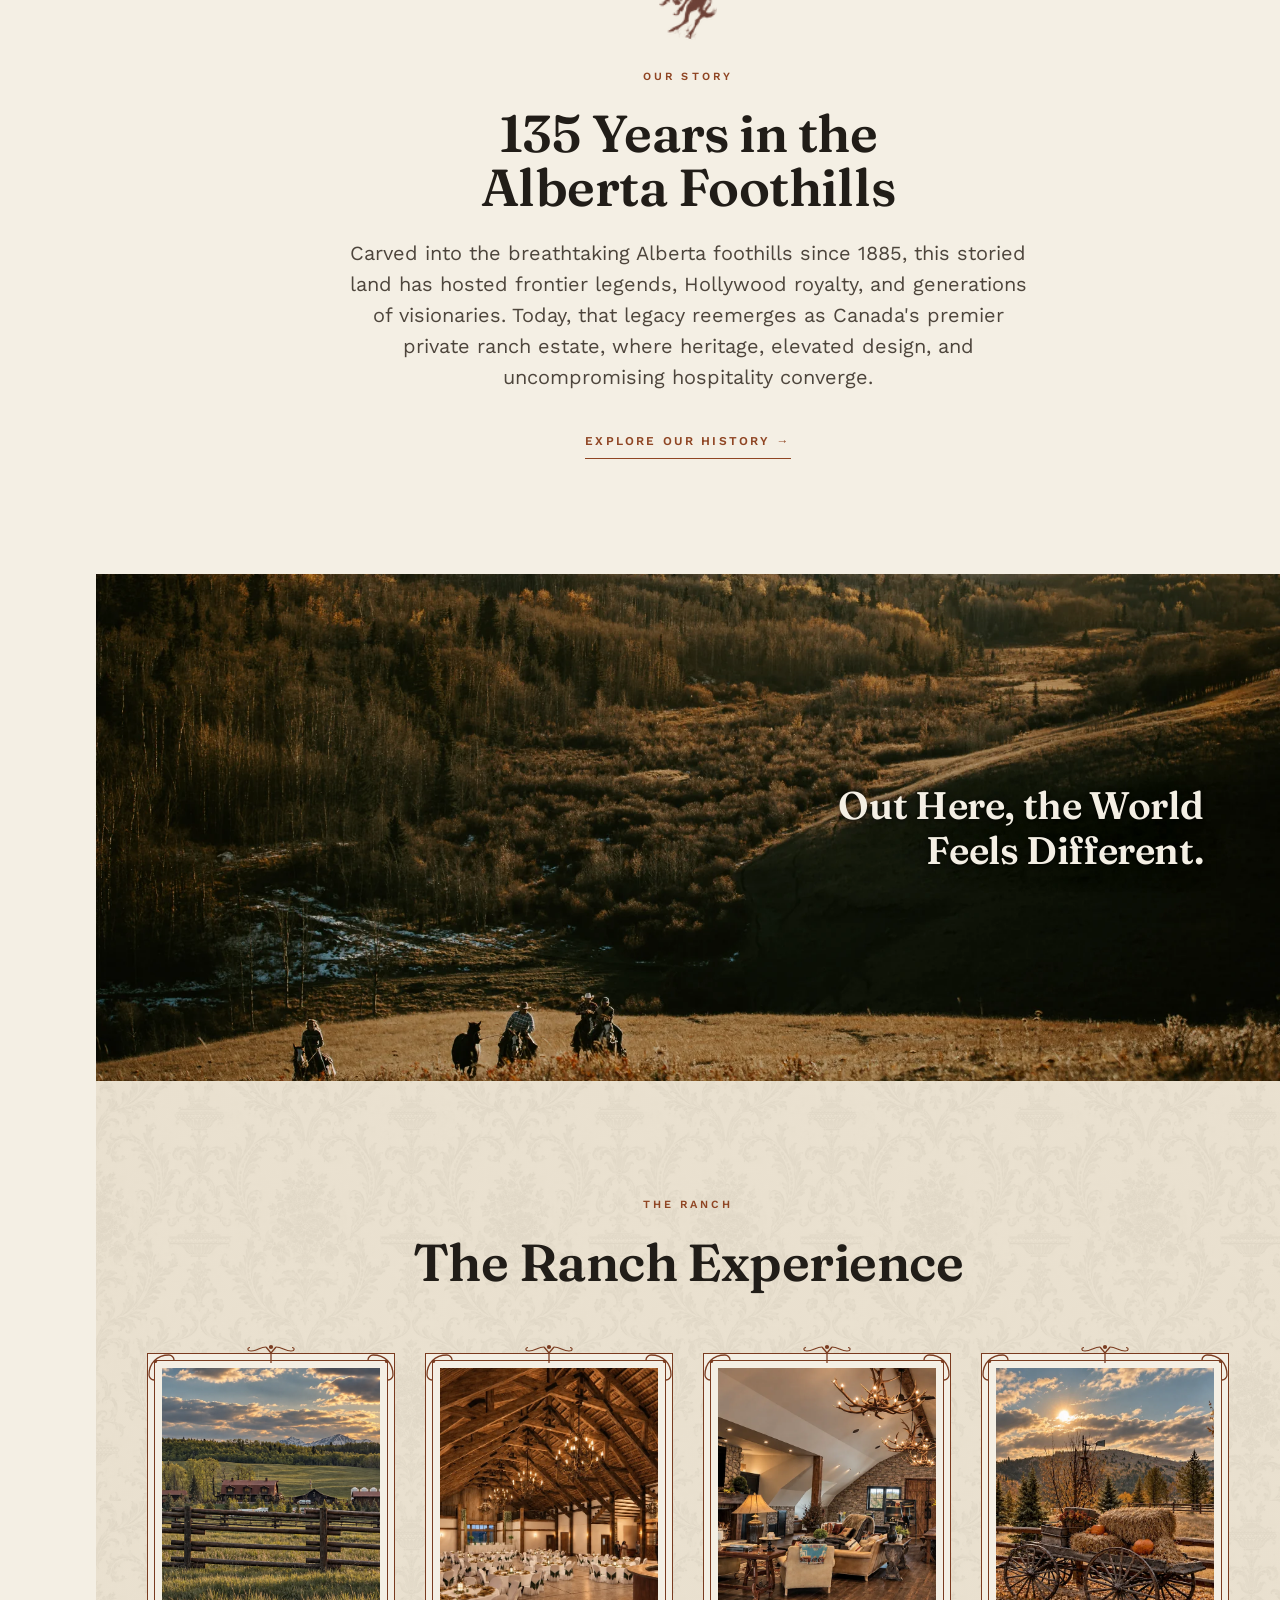
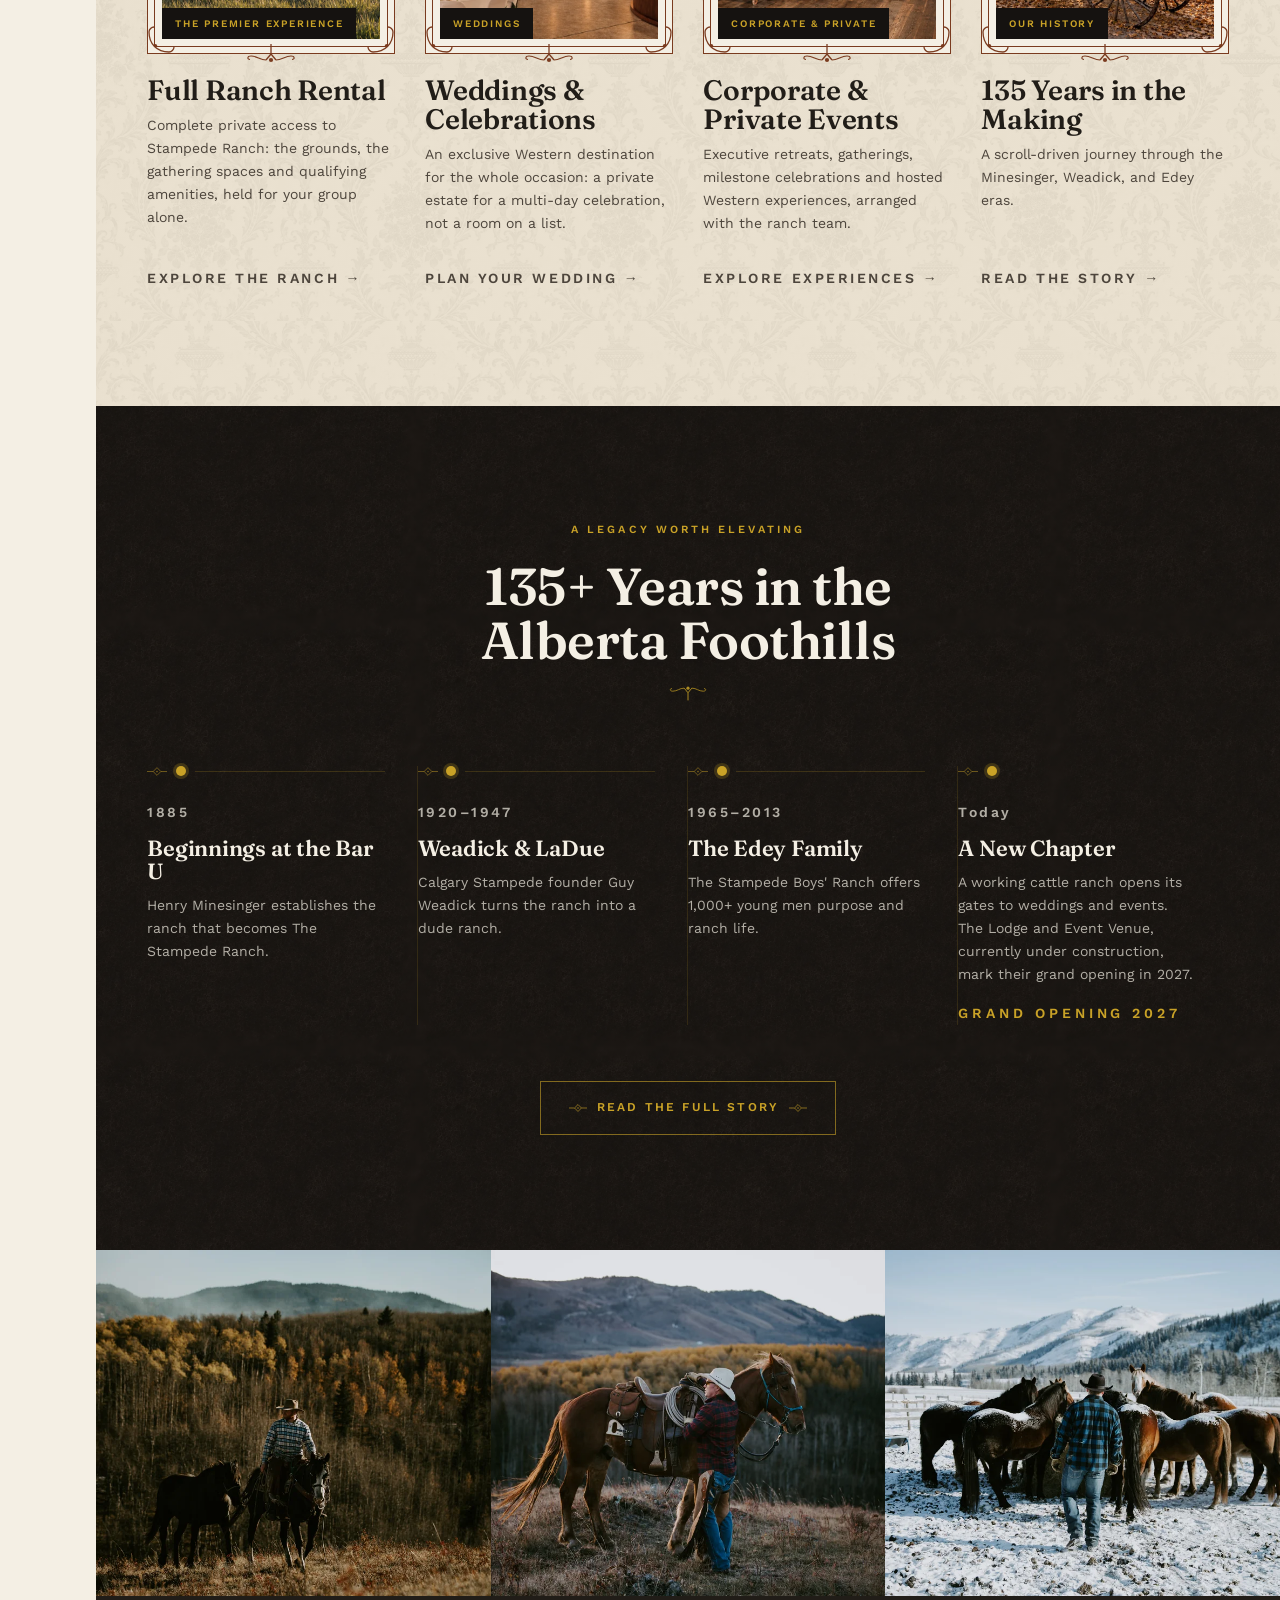
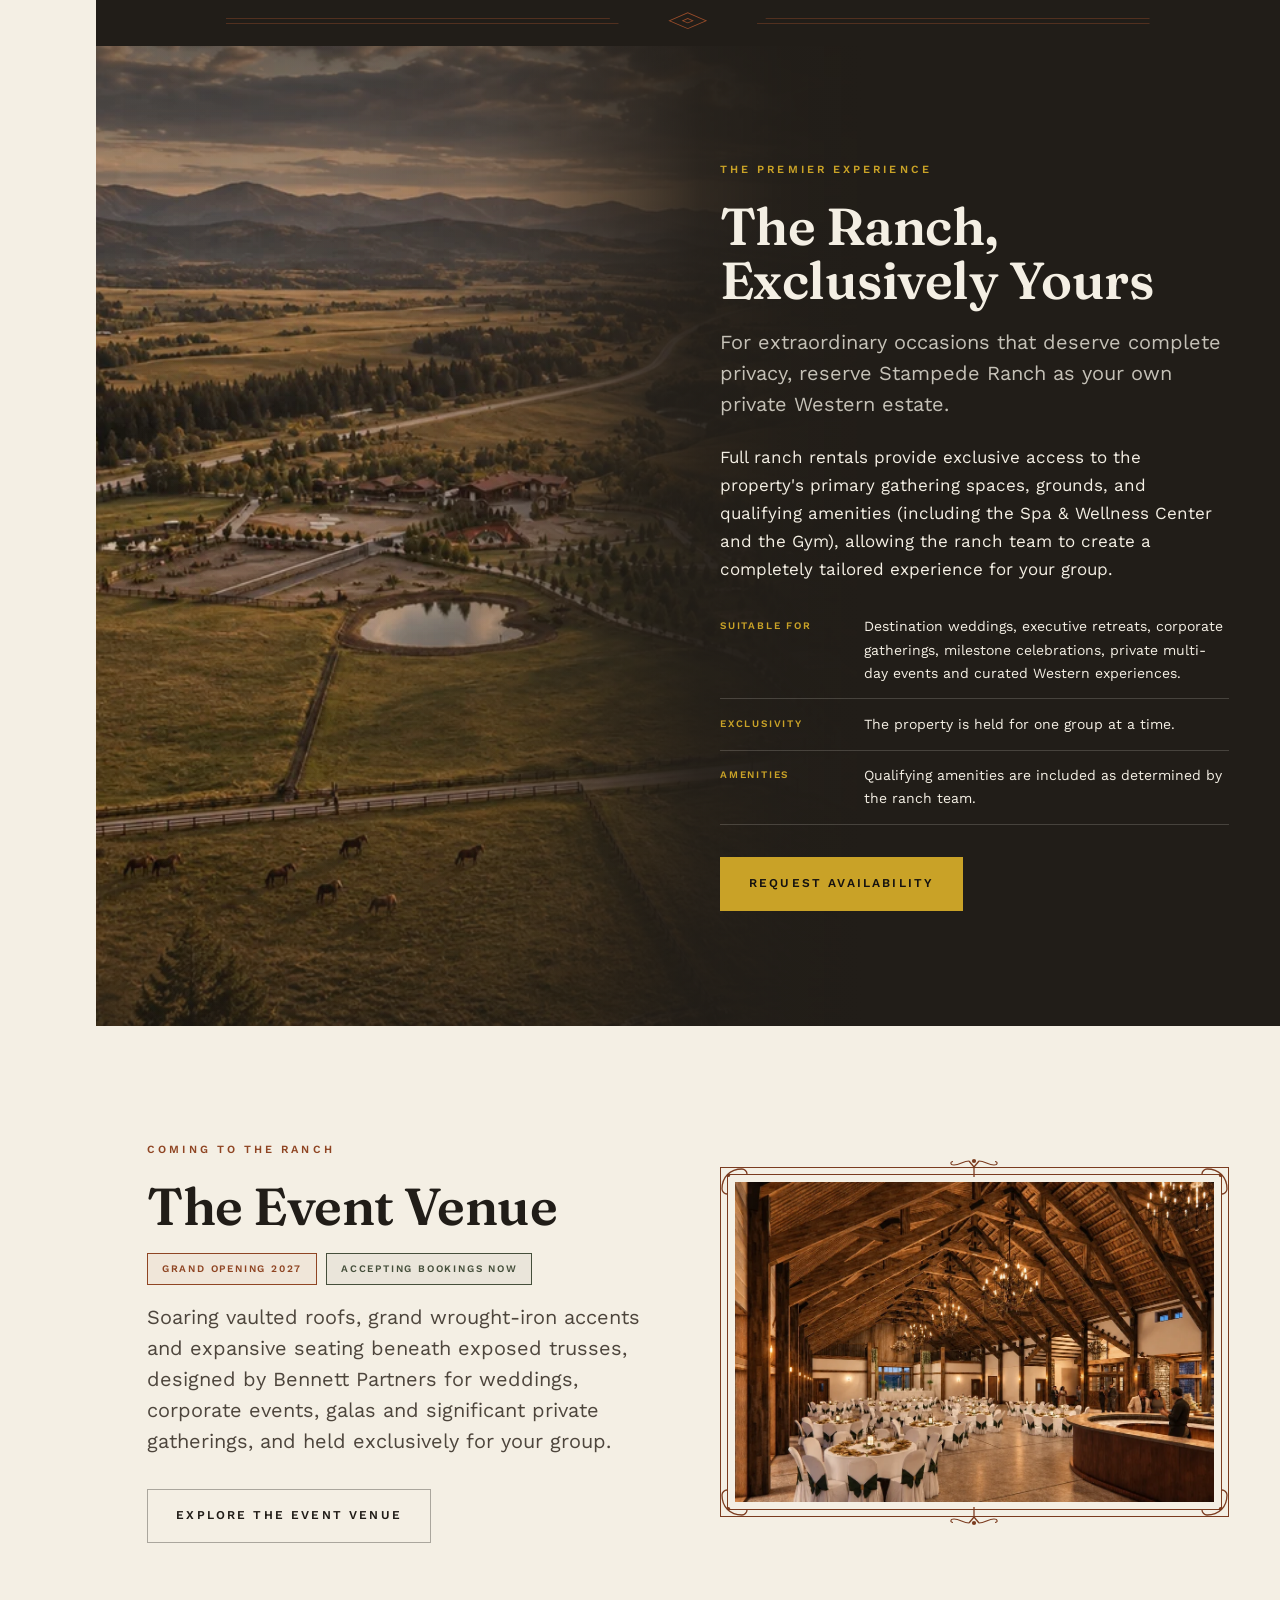
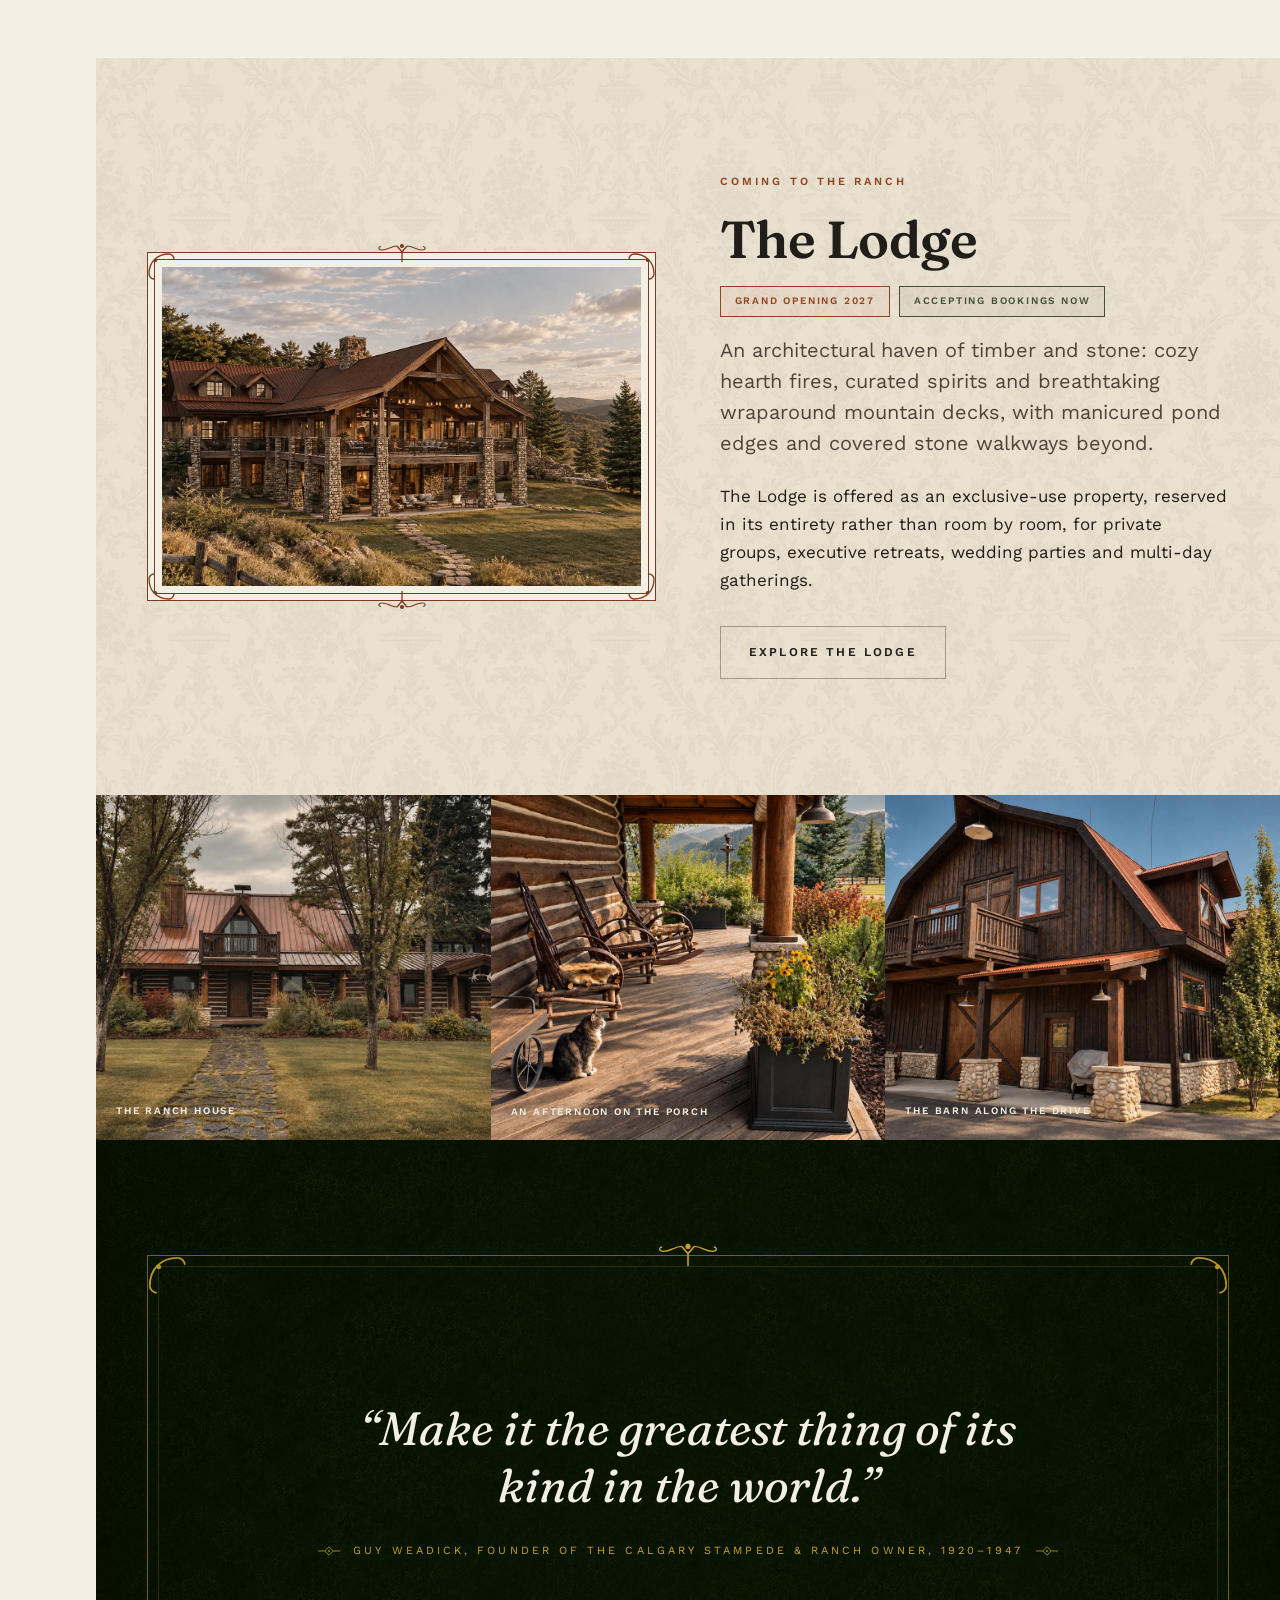
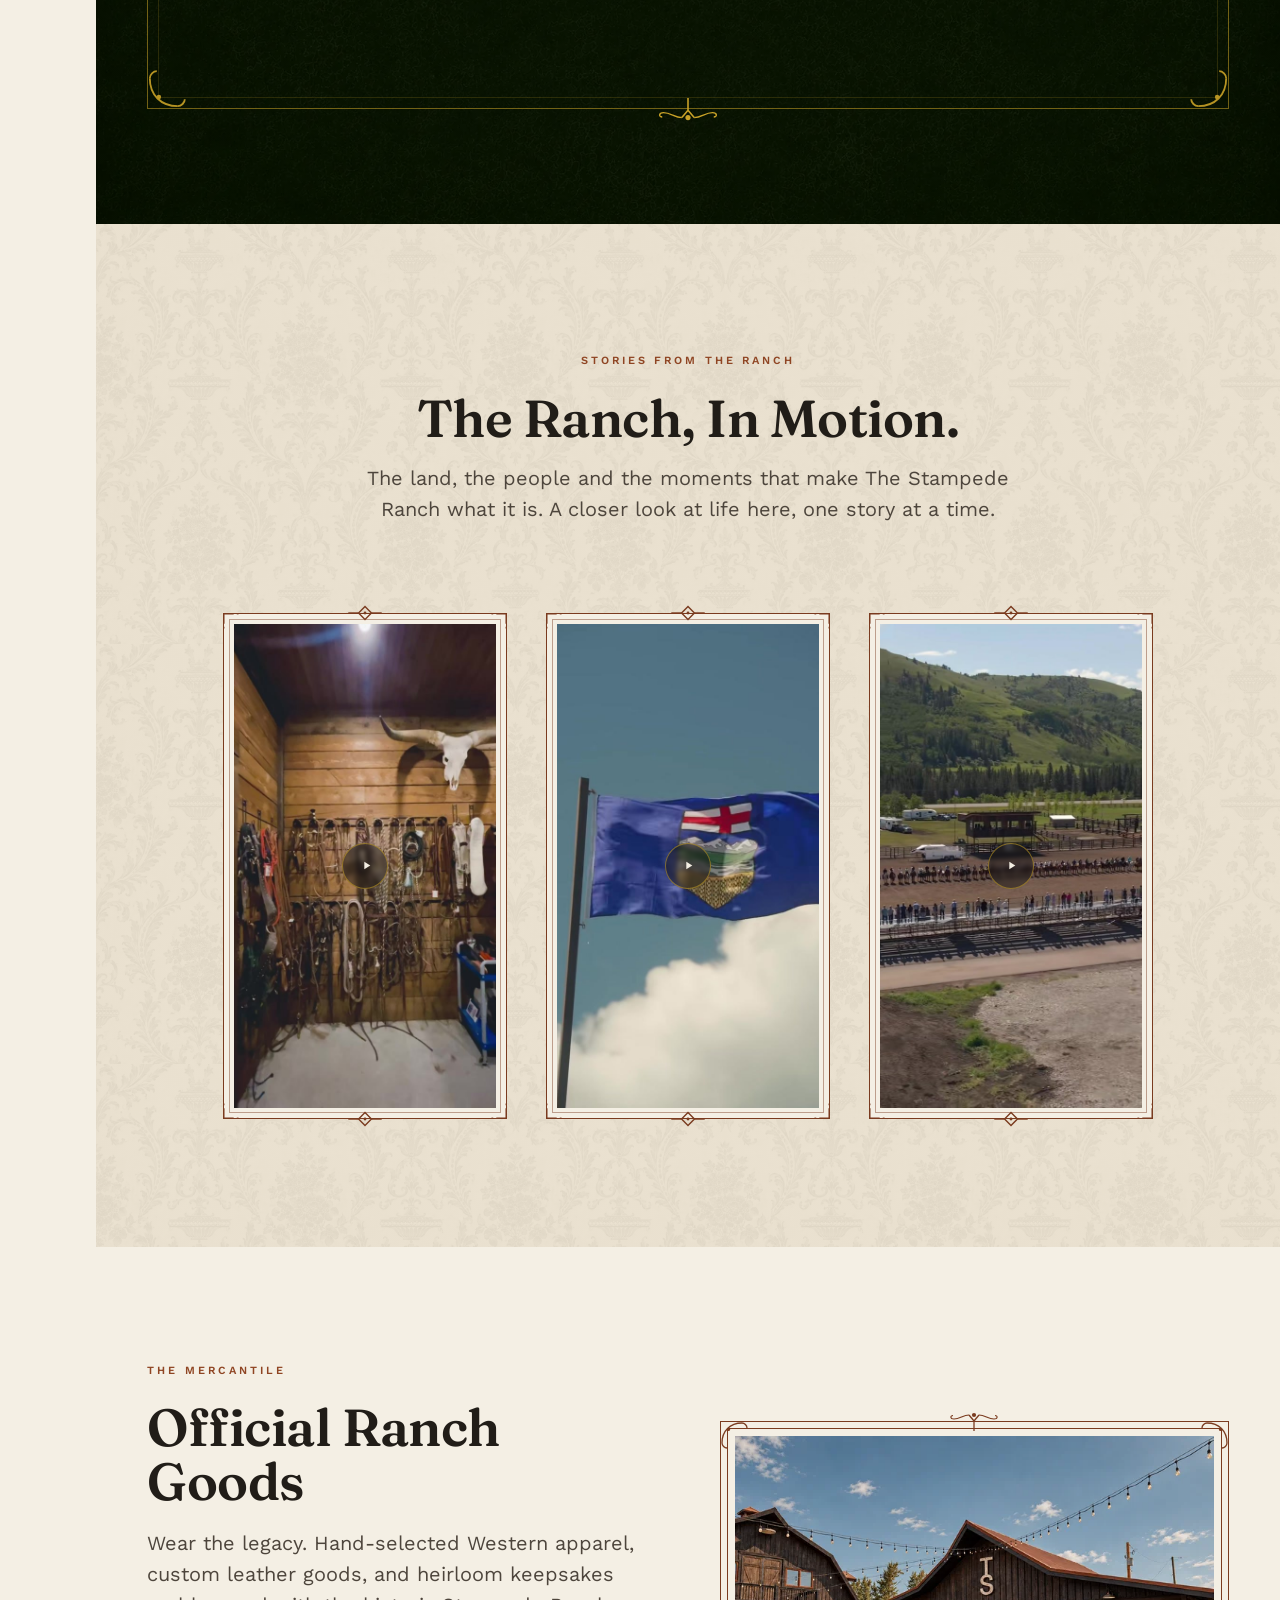
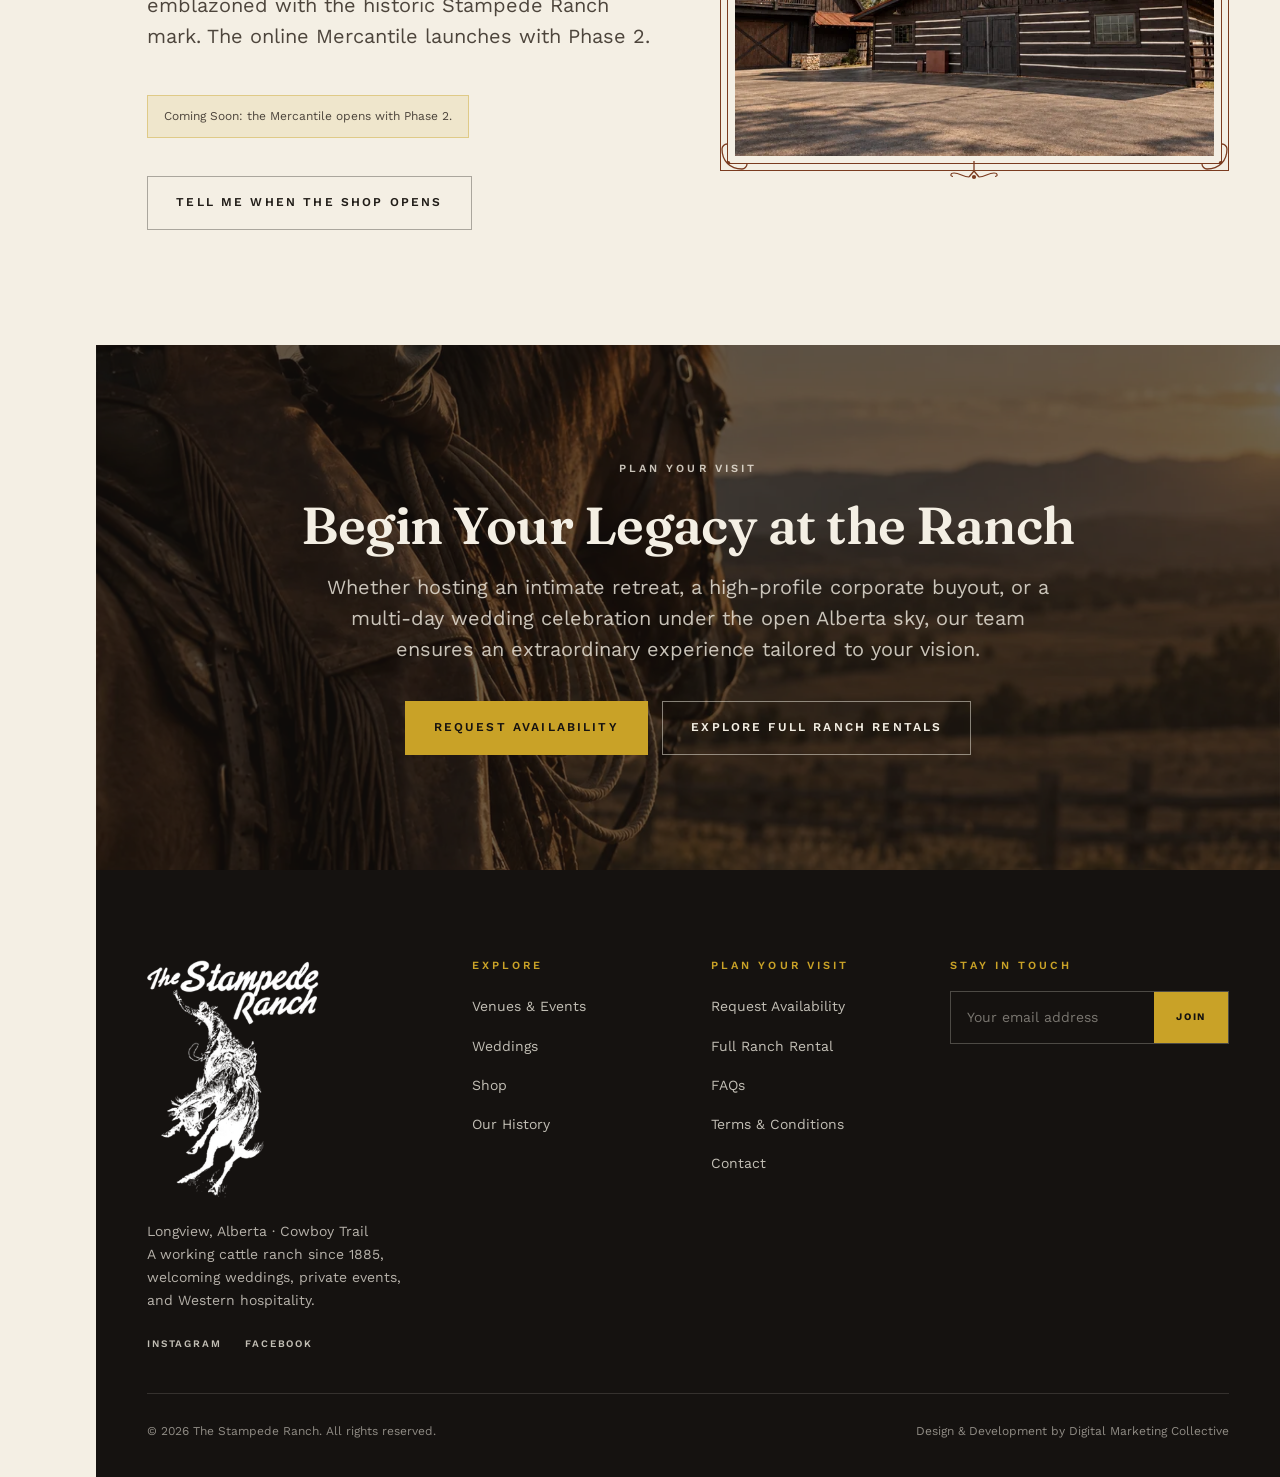
==== commit 02d3b06d: "Swap mobile top-bar wordmark for new white script logo Replace the text logo (brand-word) in the mob" ====
--- a/index.html
+++ b/index.html
@@ -117,19 +117,15 @@
            Text contrast was re-measured against this new footage across 30
            frames spanning the full clip (see the .hero__scrim comment below
            for what changed and why -- one gradient stop, +.04). -->
-      <!-- TEST BRANCH (test/hero-video-v2, 2026-10-28): trialling the new
-           StampedeRanch_Hero_Loop_1080p reel (~26s riders loop) in place of the
-           aerial tour. Only the video sources/poster/aria-label changed; markup,
-           classes, scrim and main.js behaviour are untouched. Not for main until
-           Michael approves. -->
       <video class="hero__video--tour" data-hero-video autoplay muted loop playsinline preload="metadata"
-             poster="assets/video/hero3-poster.jpg"
-             aria-label="Riders on horseback crossing a wildflower meadow below the foothills at Stampede Ranch">
-        <source data-hero-source data-small="assets/video/hero3-1280.mp4" data-large="assets/video/hero3-1920.mp4"
-                src="assets/video/hero3-1280.mp4" type="video/mp4">
+             poster="assets/video/hero-poster.jpg"
+             aria-label="Aerial drone tour of the Stampede Ranch property, from the entry gate through the grounds and buildings">
+        <source data-hero-source data-small="assets/video/hero-1280.mp4" data-large="assets/video/hero-1920.mp4"
+                src="assets/video/hero-1280.mp4" type="video/mp4">
       </video>
     </div>
     <div class="hero__scrim"></div>
+    <p class="hero__note">Aerial reel: official Stampede Ranch footage</p>
 
     <div class="hero__inner">
       <p class="eyebrow">Longview, Alberta · Cowboy Trail</p>
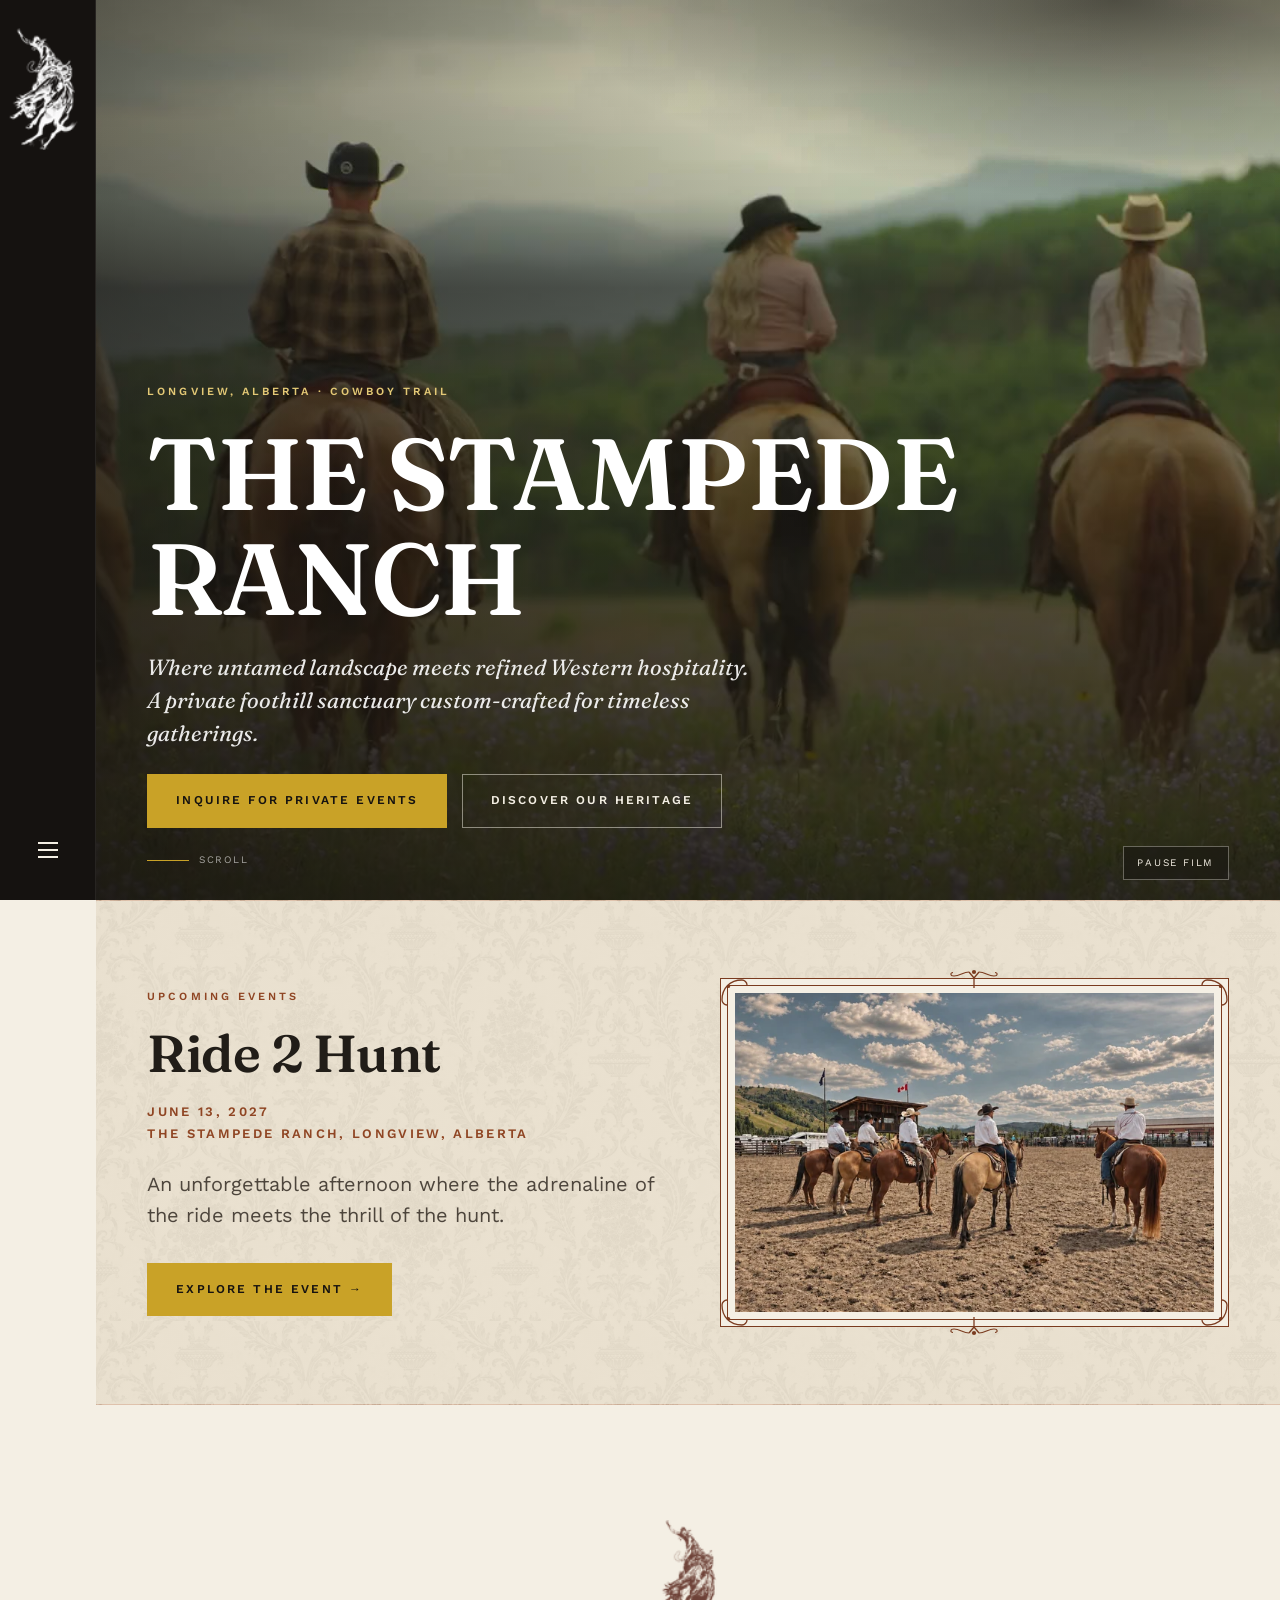
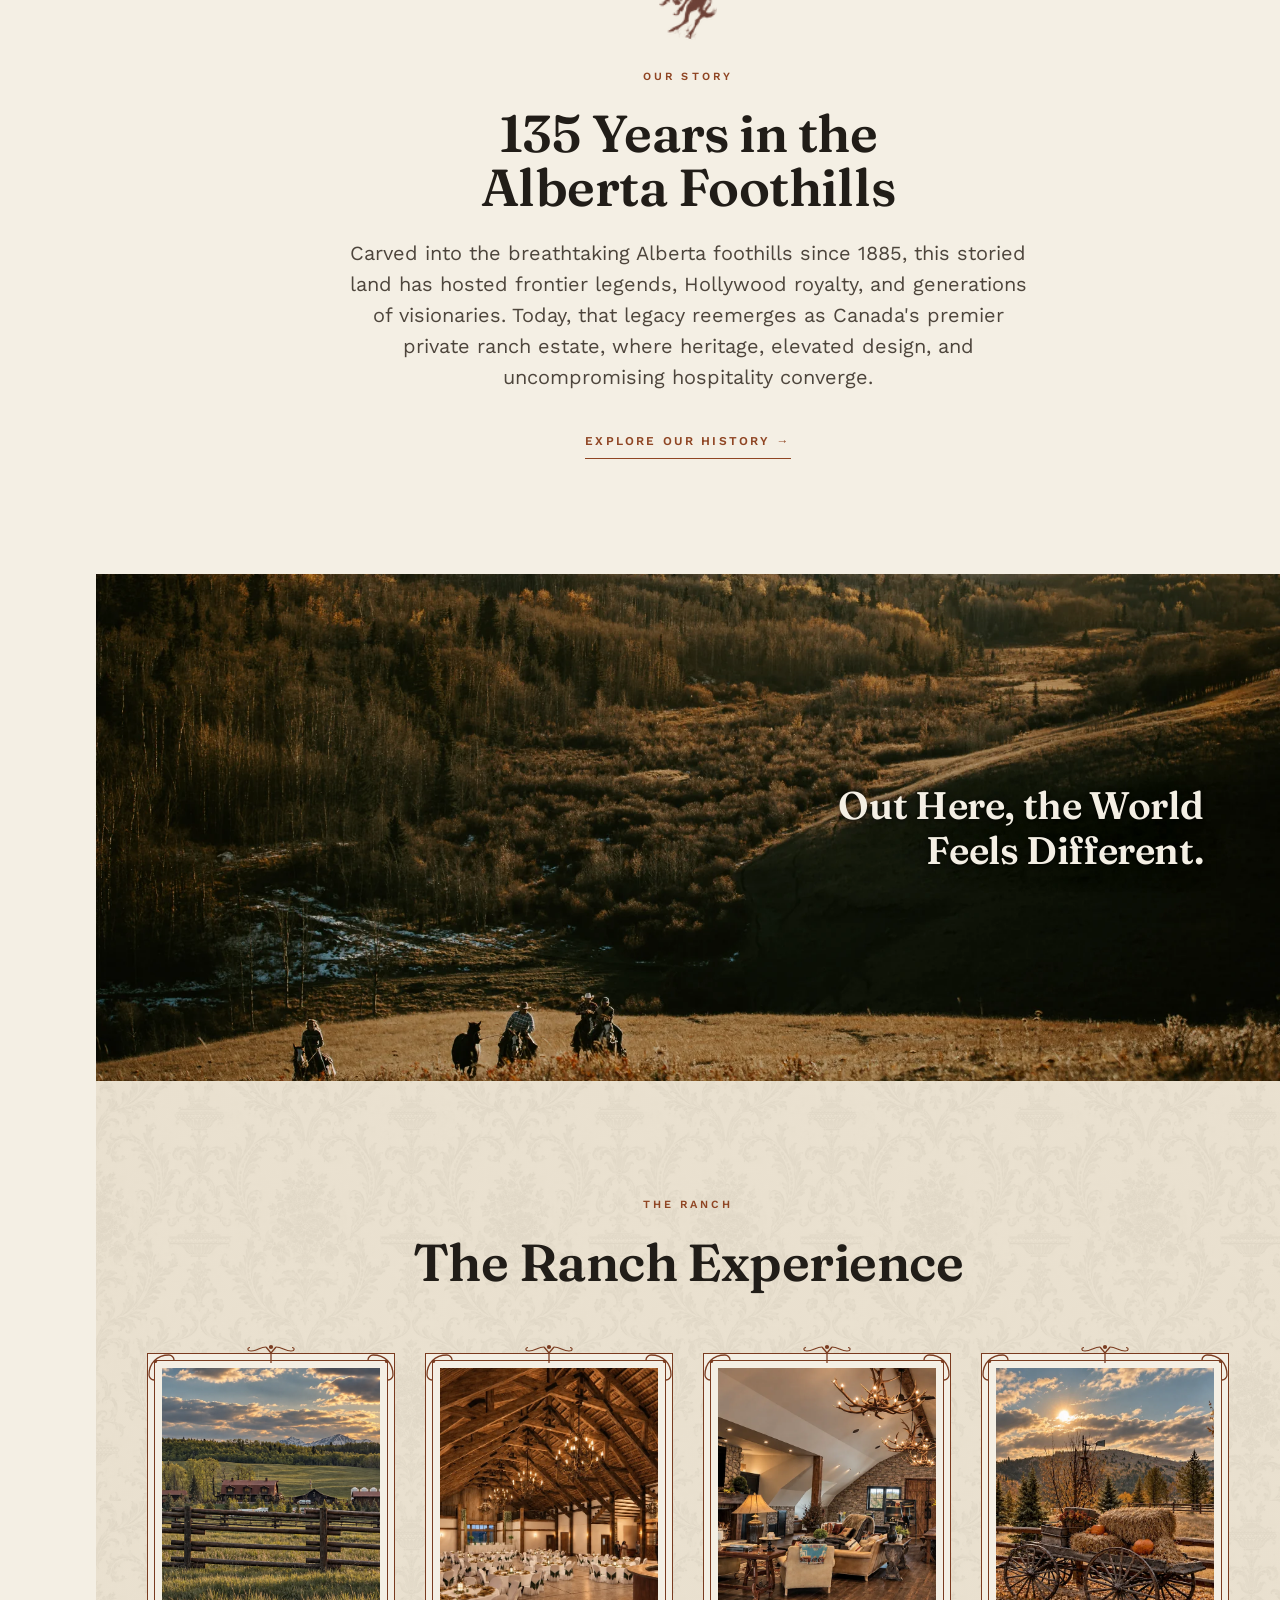
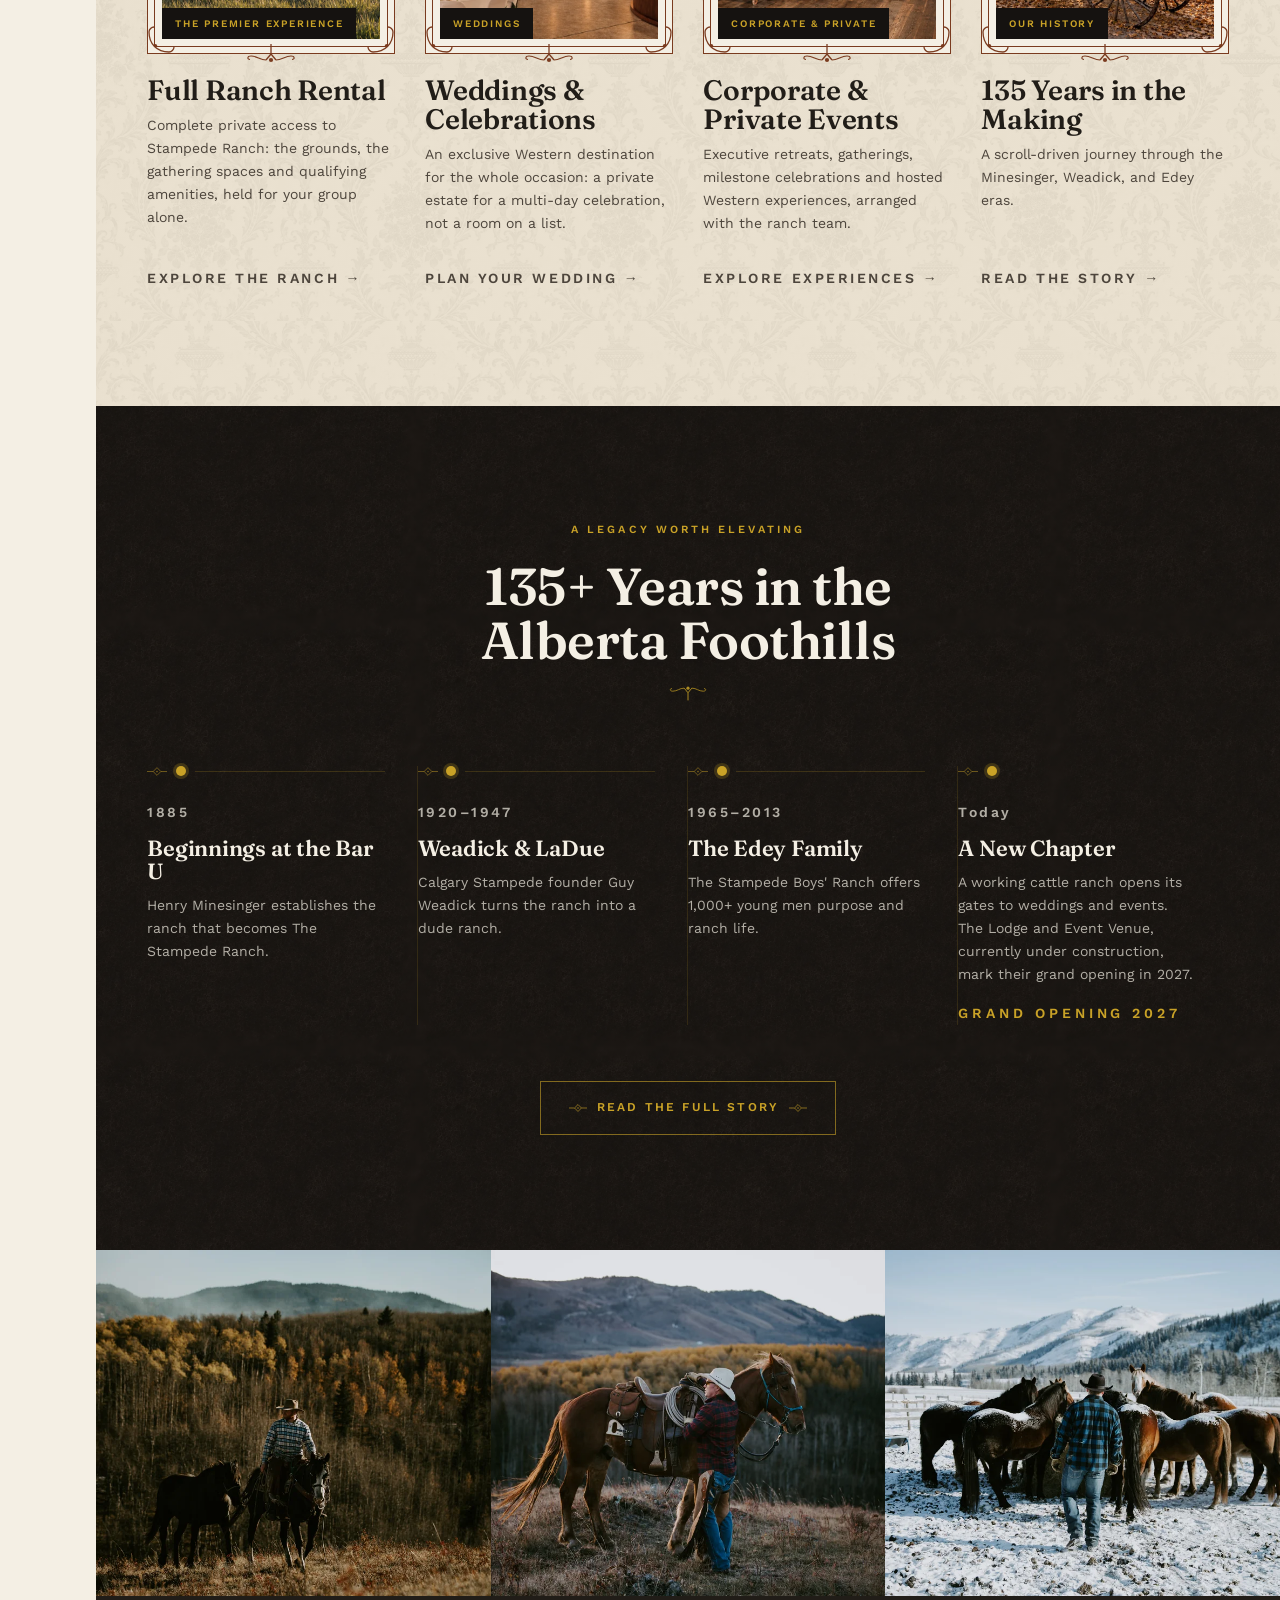
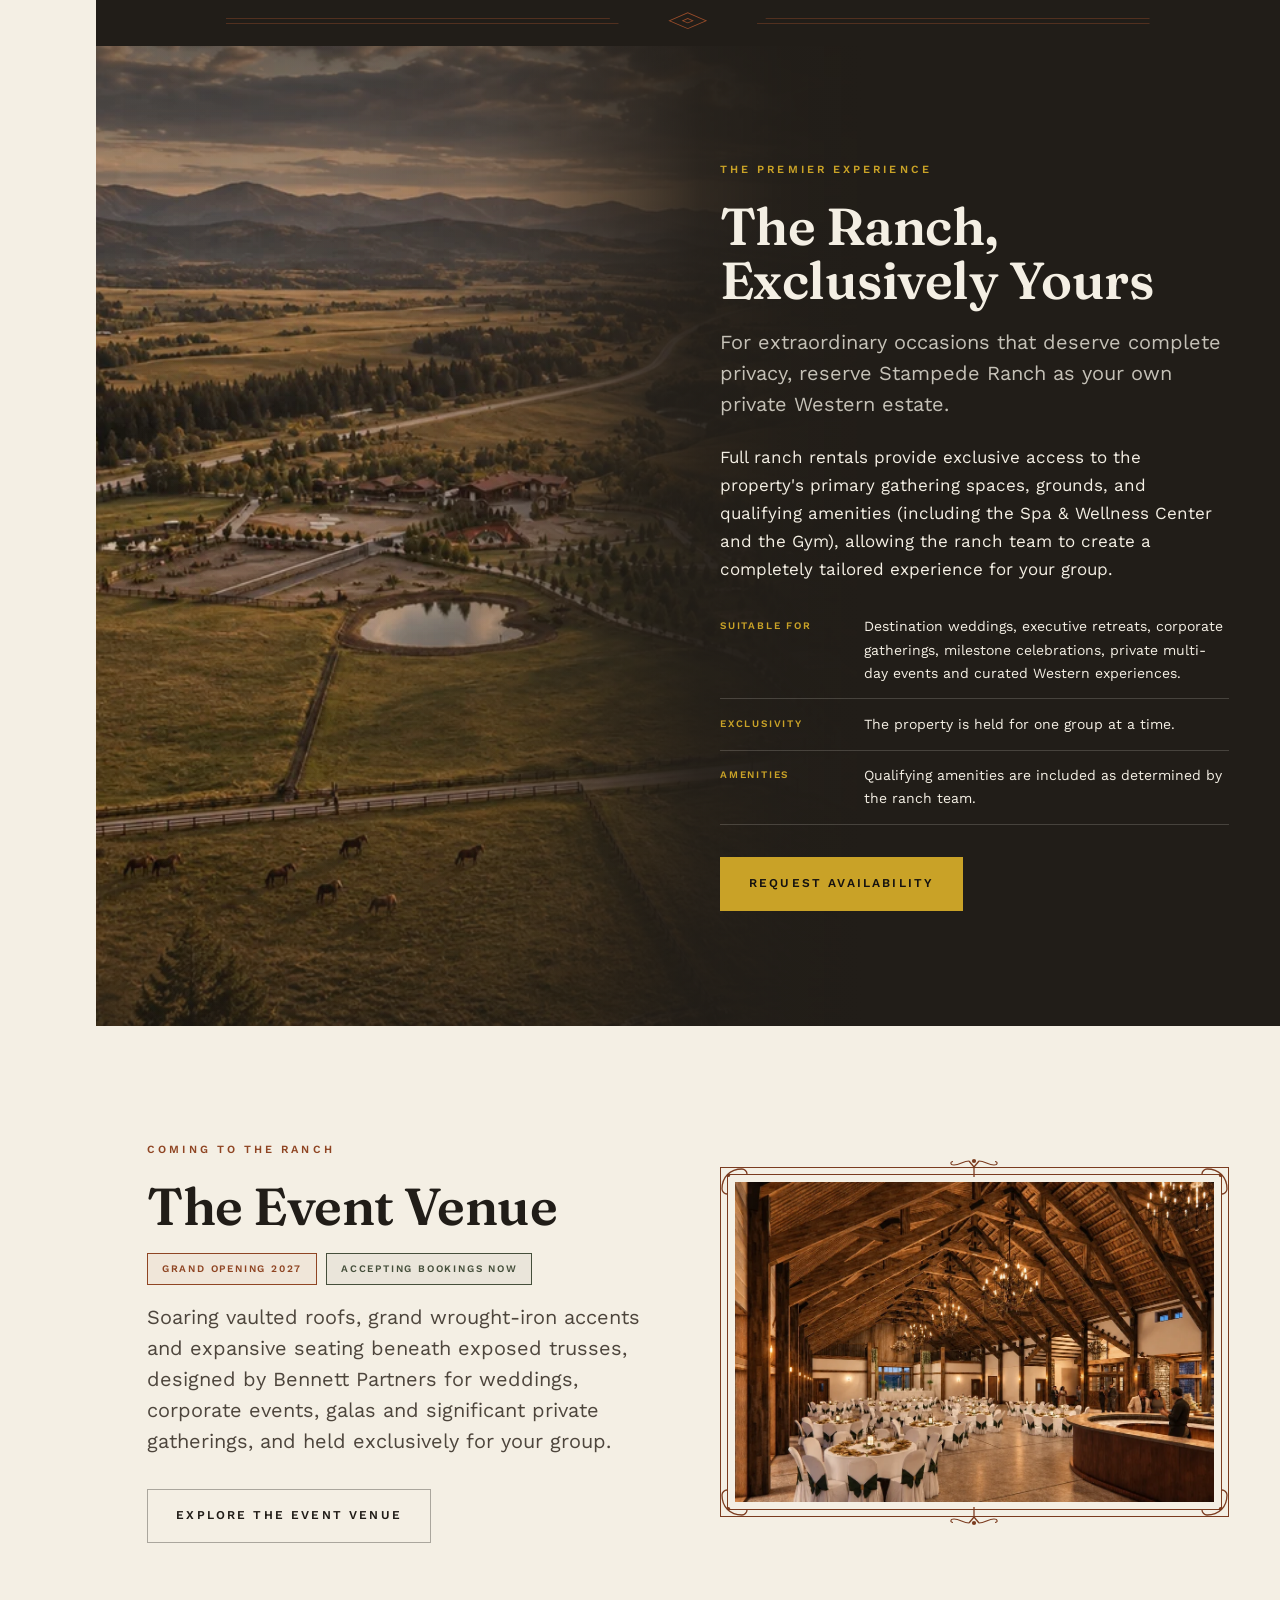
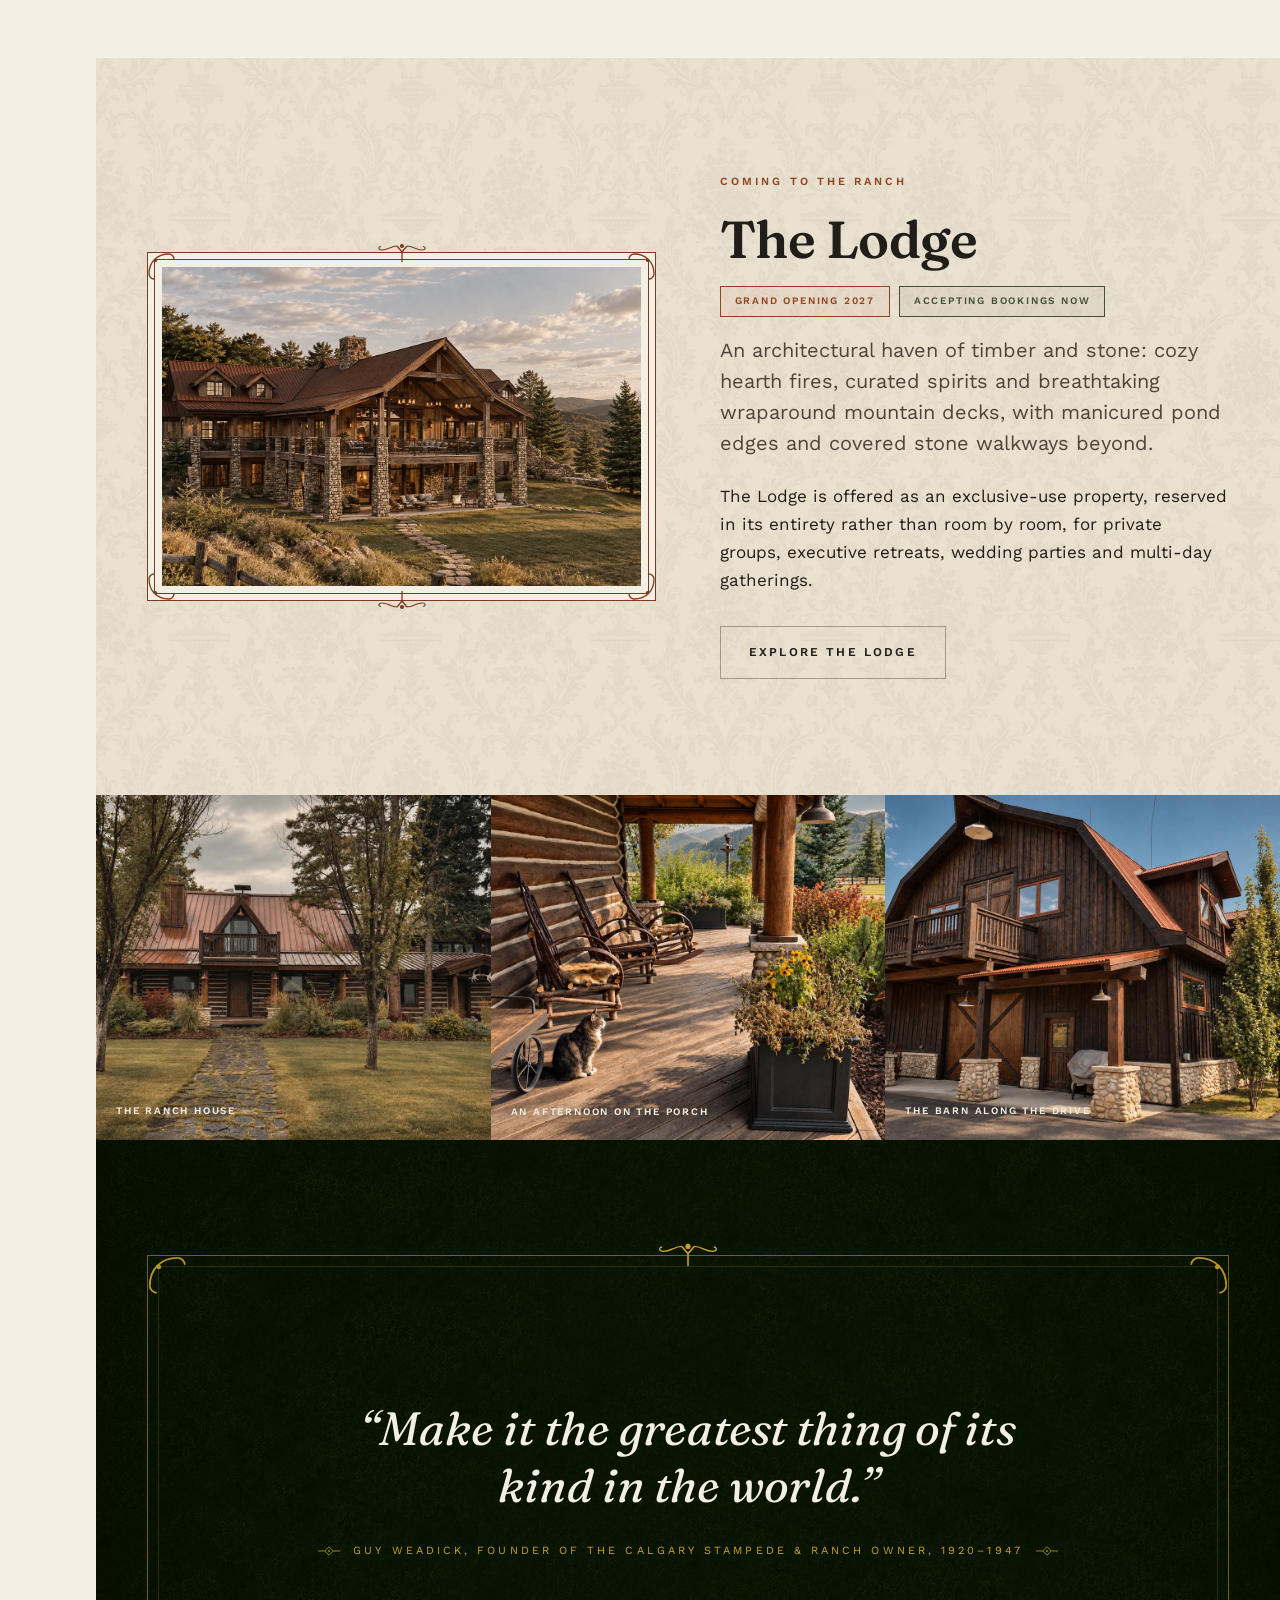
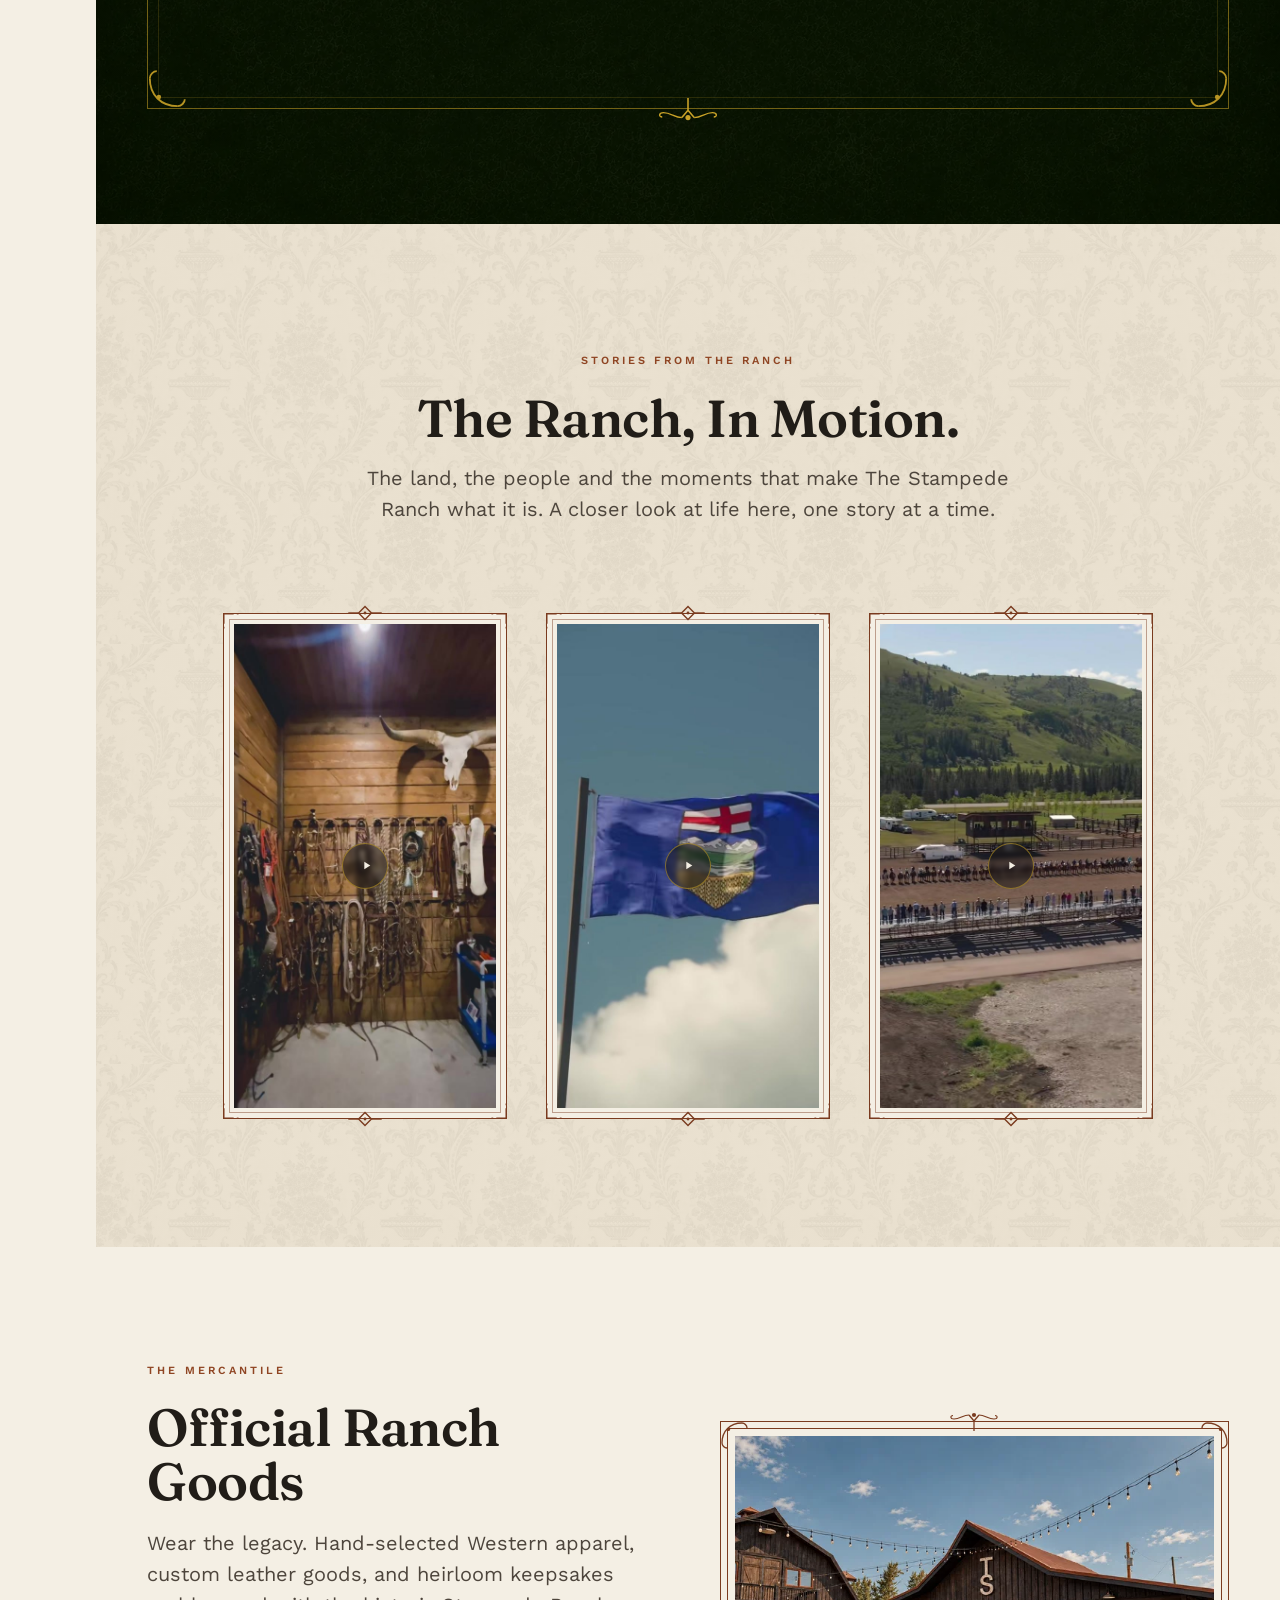
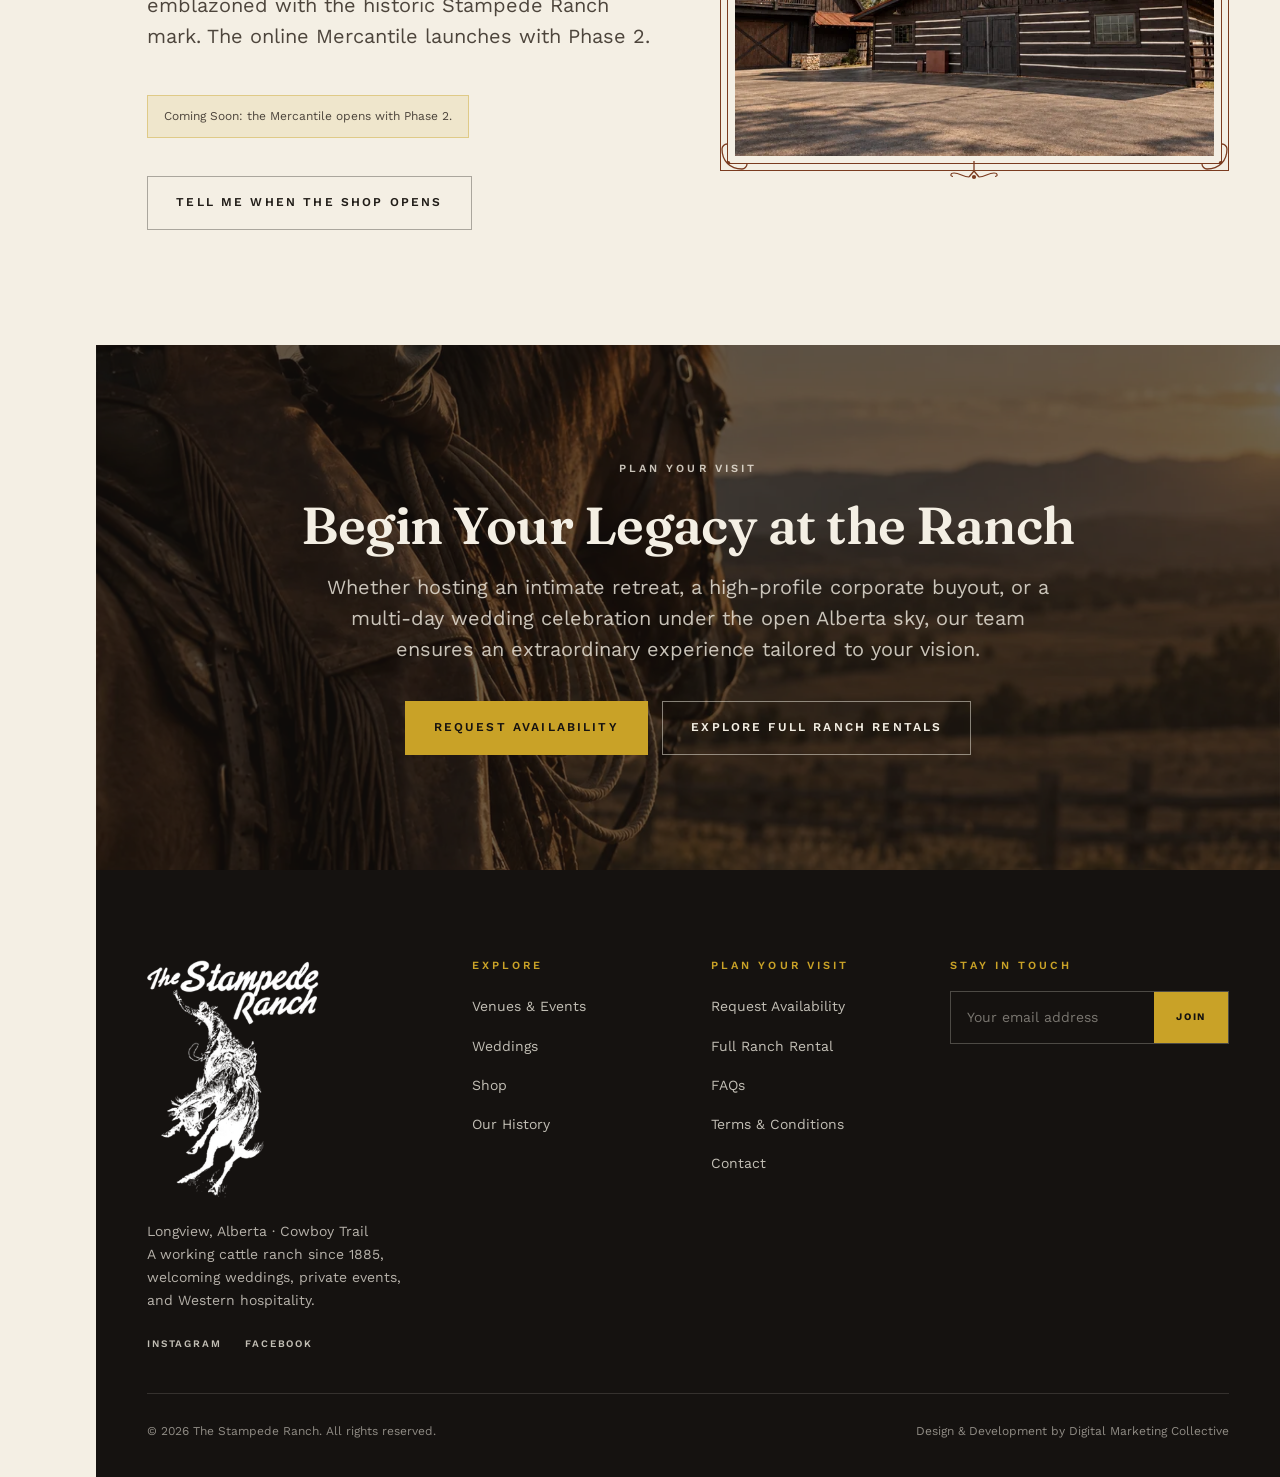
==== commit d2917f3c: "Remove "Aerial reel" corner caption from homepage hero (test branch) Drops the .hero__note caption (" ====
--- a/index.html
+++ b/index.html
@@ -65,8 +65,9 @@
     <img class="brand-mark" src="assets/logo/logo-mark-white-h96.png"
          srcset="assets/logo/logo-mark-white-h96.png 1x, assets/logo/logo-mark-white-h192.png 2x"
          alt="" width="66" height="96">
-    <img class="brand-word" src="assets/logo/stampede-ranch-logo-white-mobile.png"
-         alt="The Stampede Ranch home" width="240" height="92">
+    <img class="brand-word" src="assets/logo/logo-wordmark-white-320.png"
+         srcset="assets/logo/logo-wordmark-white-320.png 1x, assets/logo/logo-wordmark-white-640.png 2x"
+         alt="The Stampede Ranch home" width="320" height="115">
   </a>
   <button class="rail__toggle" data-menu-toggle aria-expanded="false" aria-controls="menu">
     <span></span><span></span><span></span>
@@ -117,15 +118,19 @@
            Text contrast was re-measured against this new footage across 30
            frames spanning the full clip (see the .hero__scrim comment below
            for what changed and why -- one gradient stop, +.04). -->
+      <!-- TEST BRANCH (test/hero-video-v2, 2026-10-28): trialling the new
+           StampedeRanch_Hero_Loop_1080p reel (~26s riders loop) in place of the
+           aerial tour. Only the video sources/poster/aria-label changed; markup,
+           classes, scrim and main.js behaviour are untouched. Not for main until
+           Michael approves. -->
       <video class="hero__video--tour" data-hero-video autoplay muted loop playsinline preload="metadata"
-             poster="assets/video/hero-poster.jpg"
-             aria-label="Aerial drone tour of the Stampede Ranch property, from the entry gate through the grounds and buildings">
-        <source data-hero-source data-small="assets/video/hero-1280.mp4" data-large="assets/video/hero-1920.mp4"
-                src="assets/video/hero-1280.mp4" type="video/mp4">
+             poster="assets/video/hero3-poster.jpg"
+             aria-label="Riders on horseback crossing a wildflower meadow below the foothills at Stampede Ranch">
+        <source data-hero-source data-small="assets/video/hero3-1280.mp4" data-large="assets/video/hero3-1920.mp4"
+                src="assets/video/hero3-1280.mp4" type="video/mp4">
       </video>
     </div>
     <div class="hero__scrim"></div>
-    <p class="hero__note">Aerial reel: official Stampede Ranch footage</p>
 
     <div class="hero__inner">
       <p class="eyebrow">Longview, Alberta · Cowboy Trail</p>
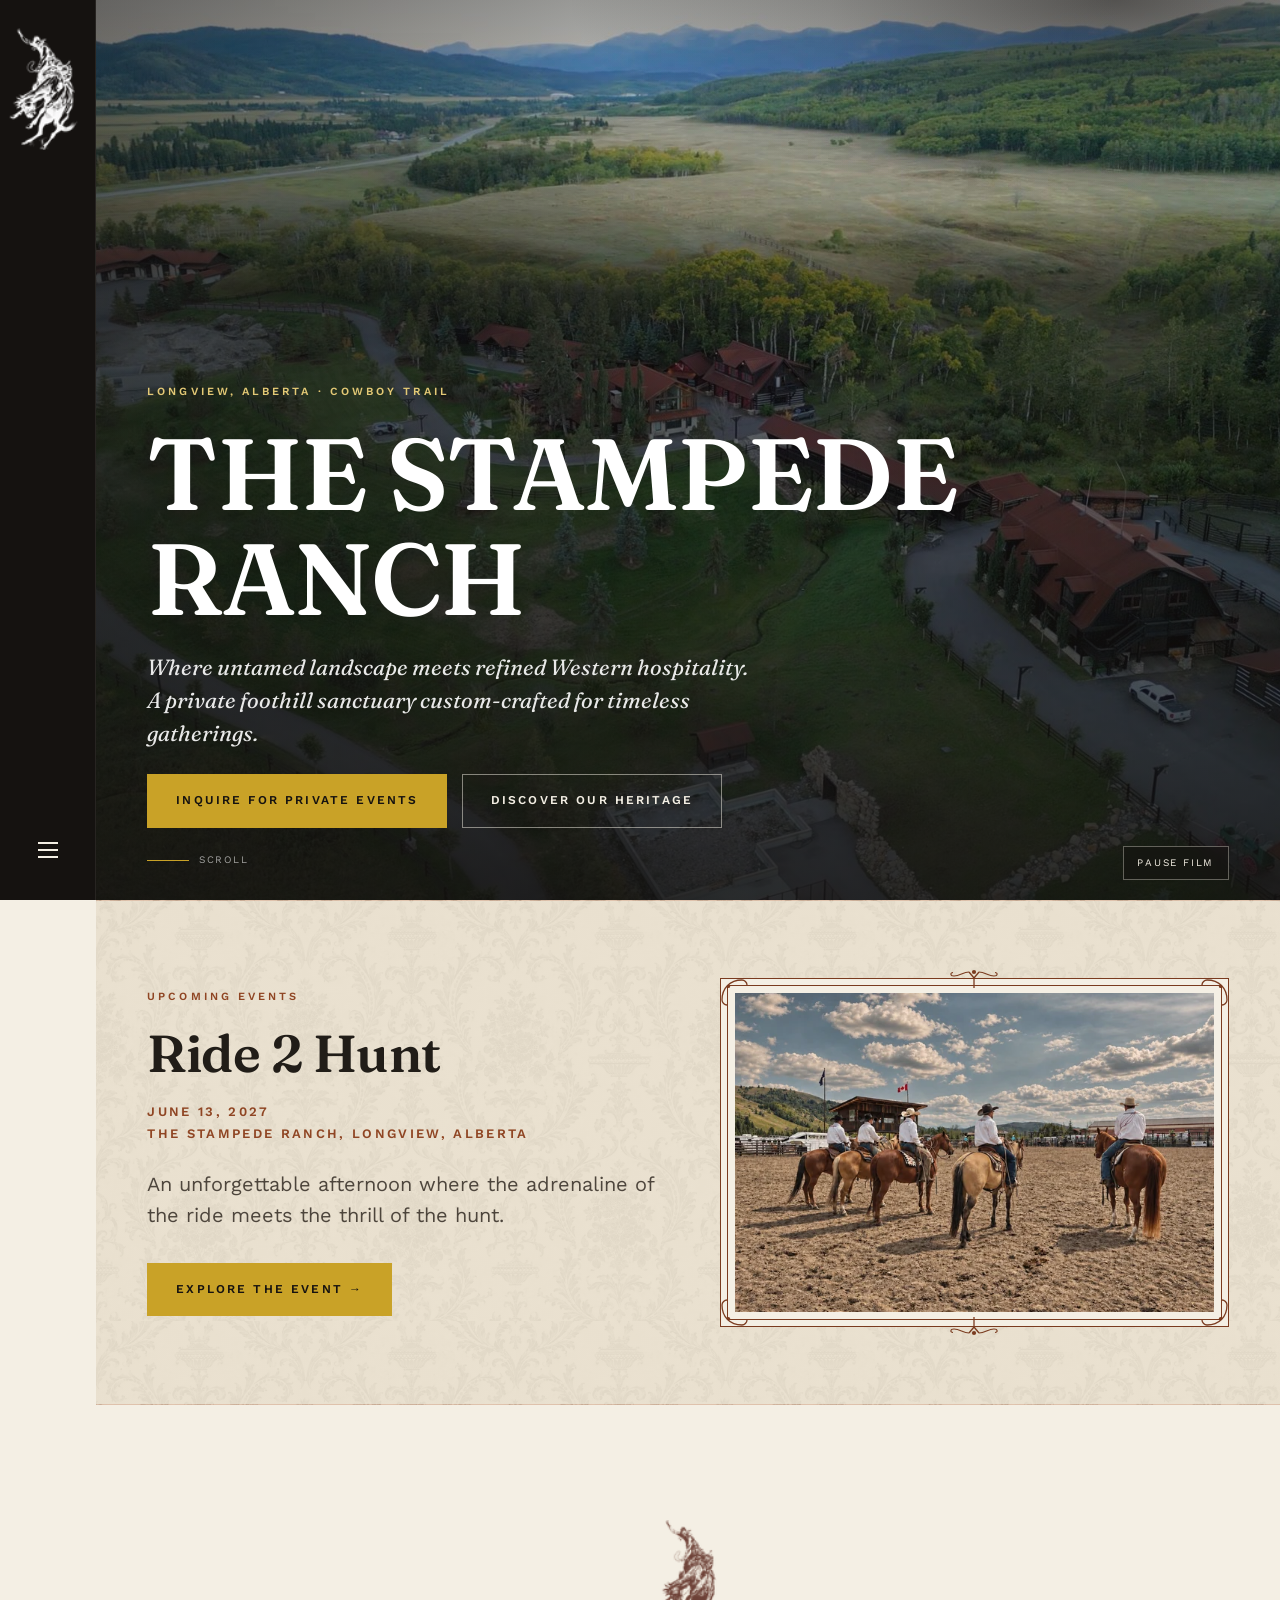
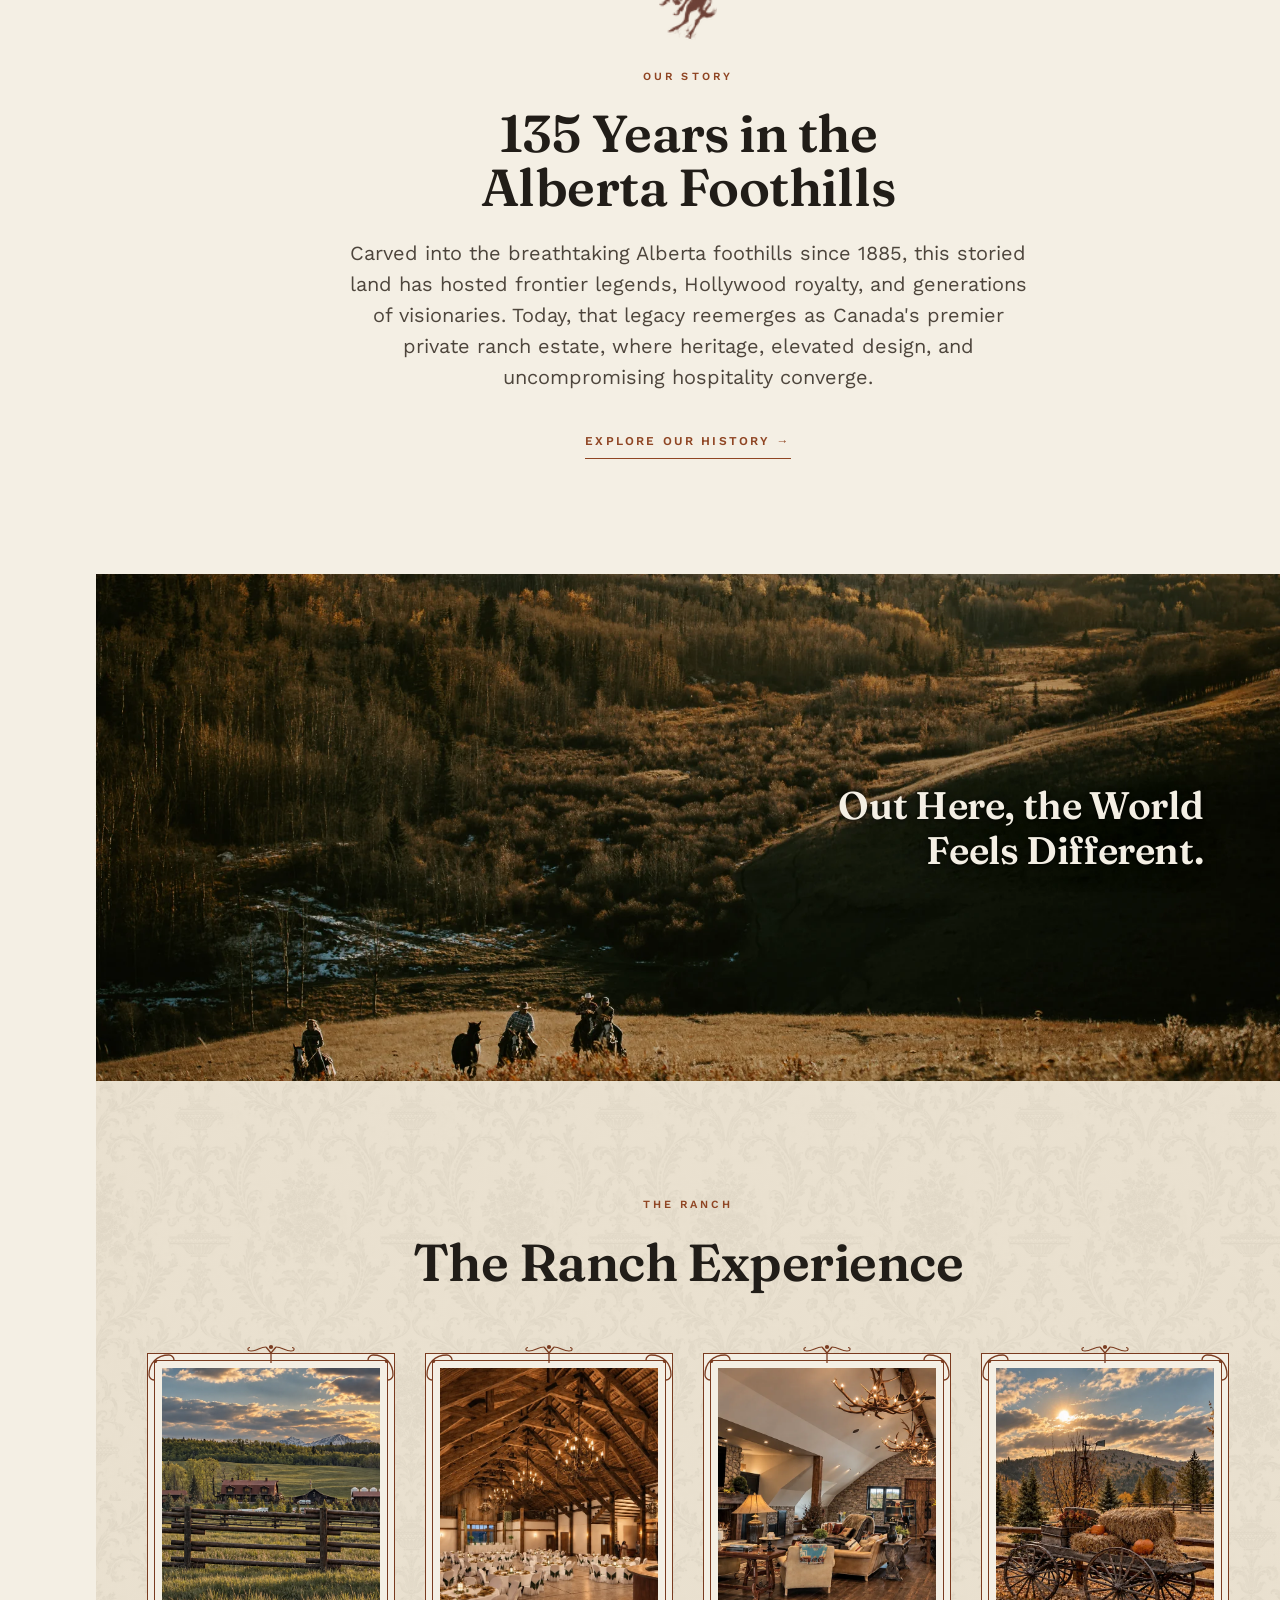
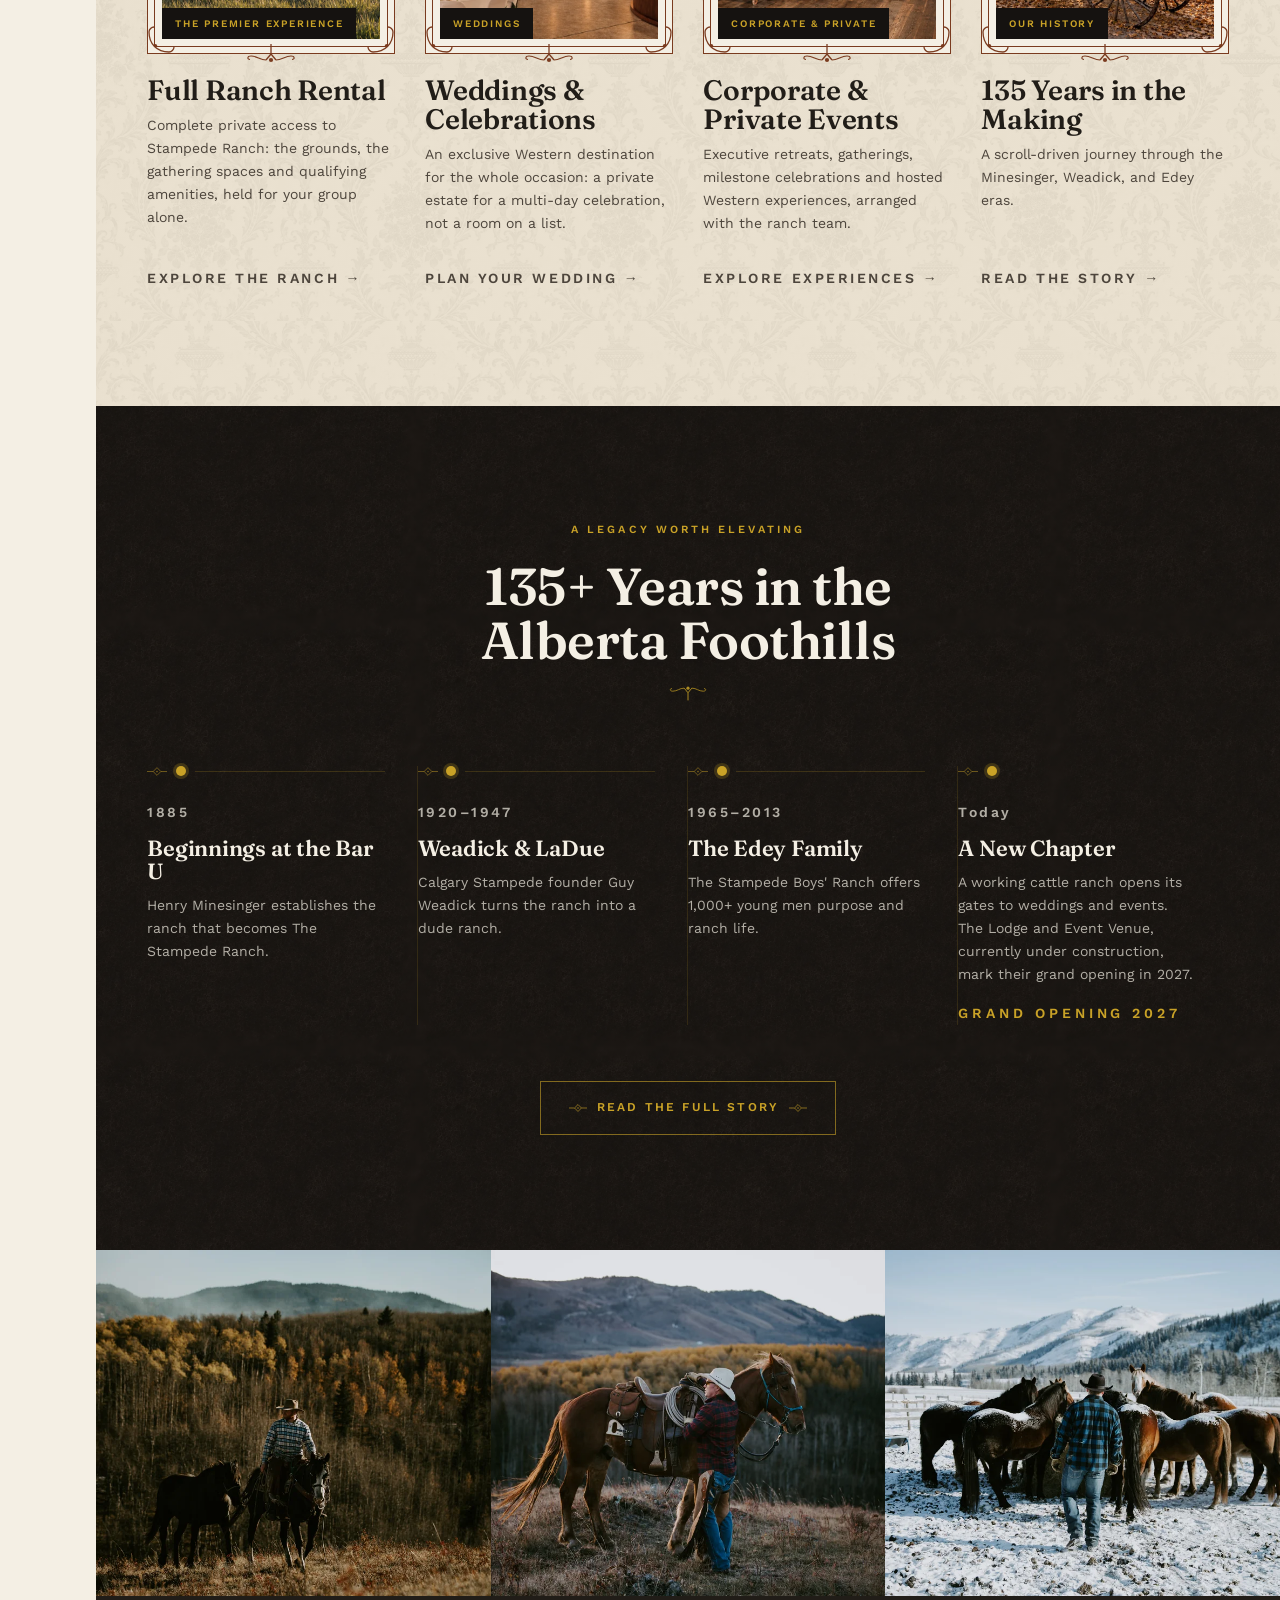
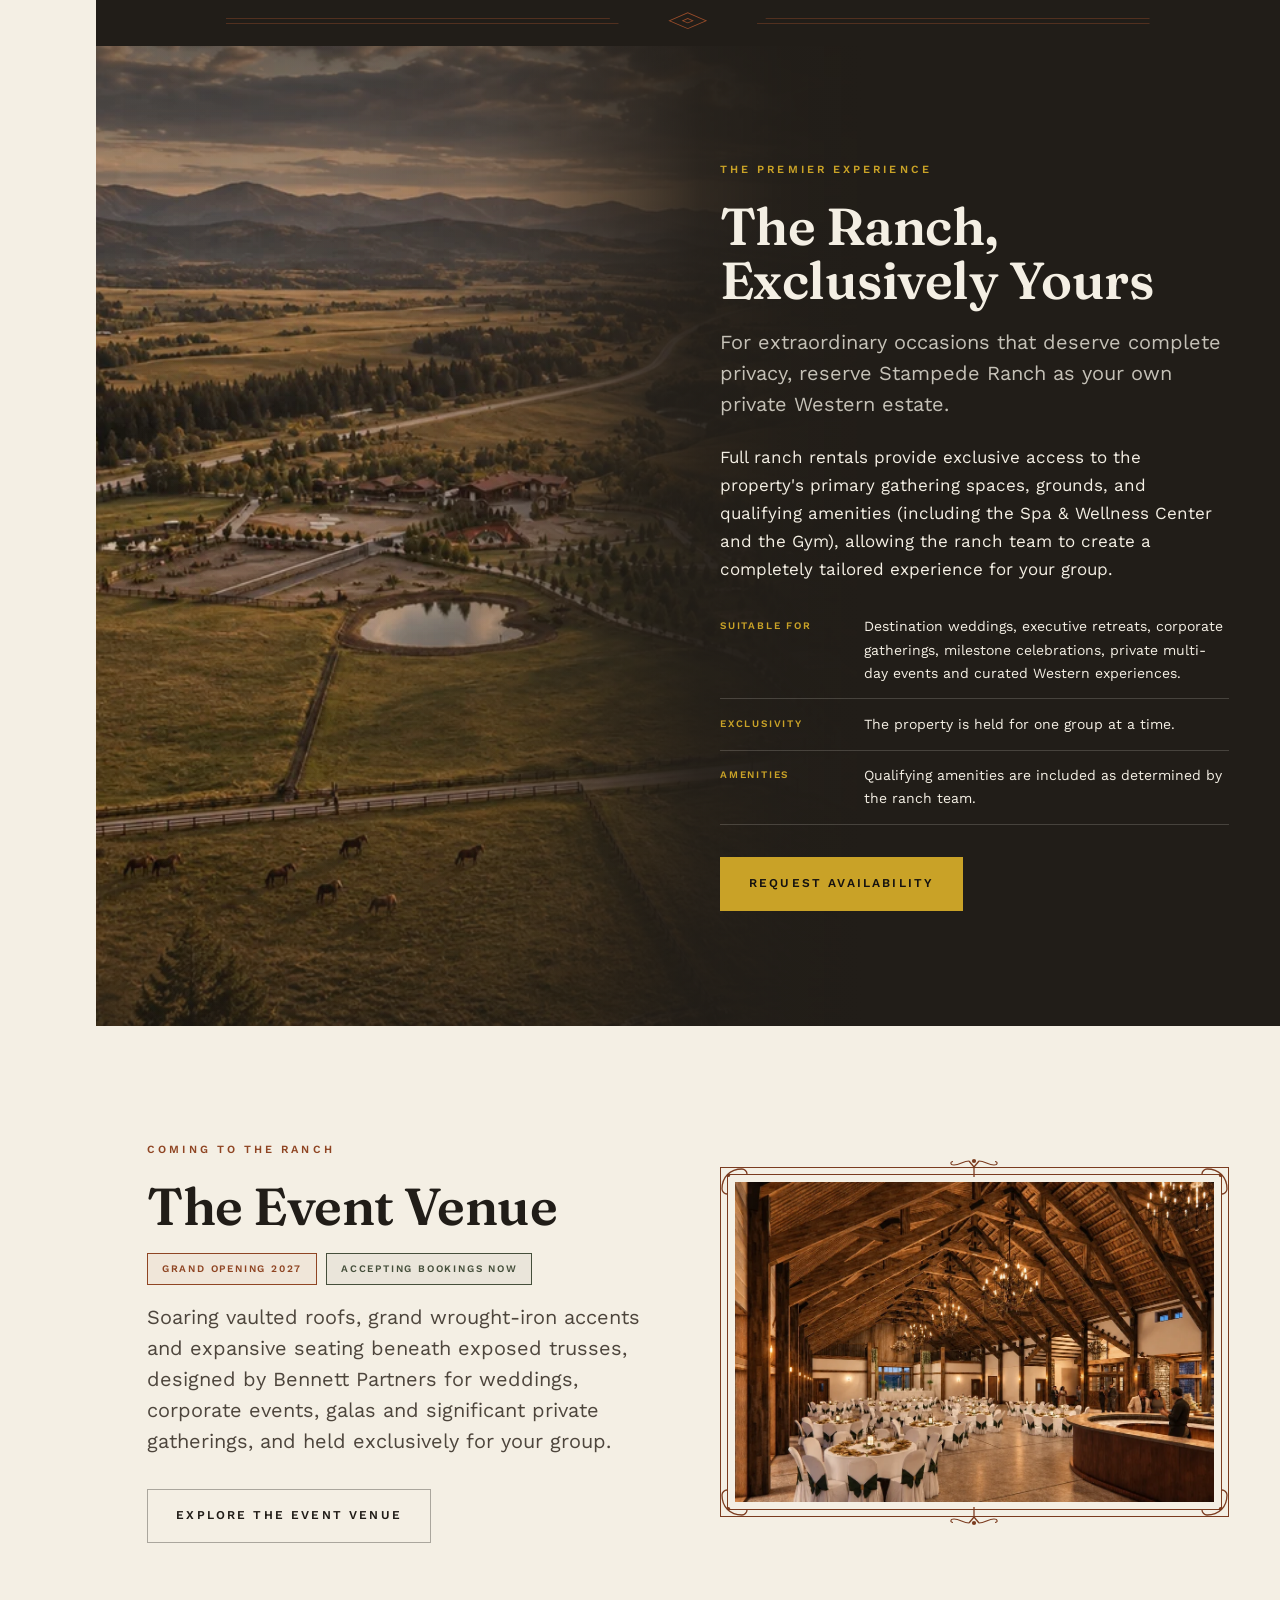
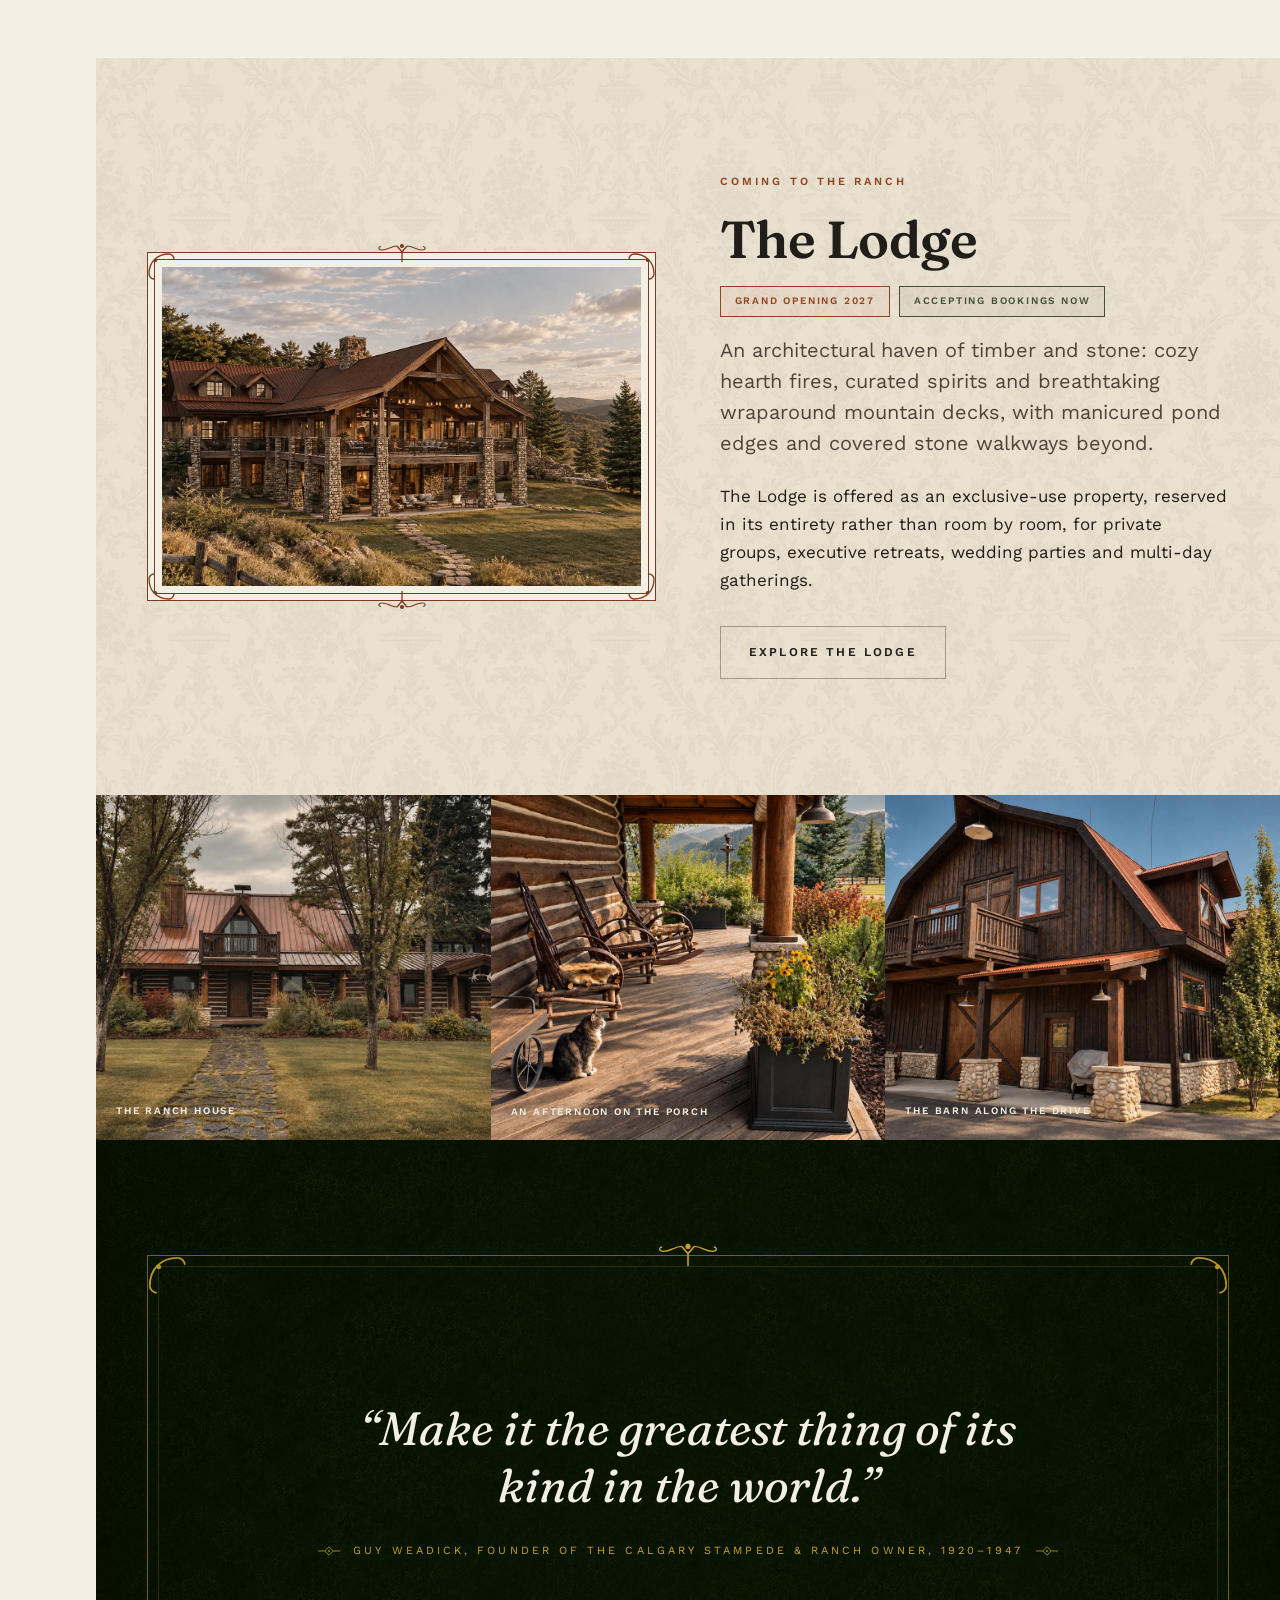
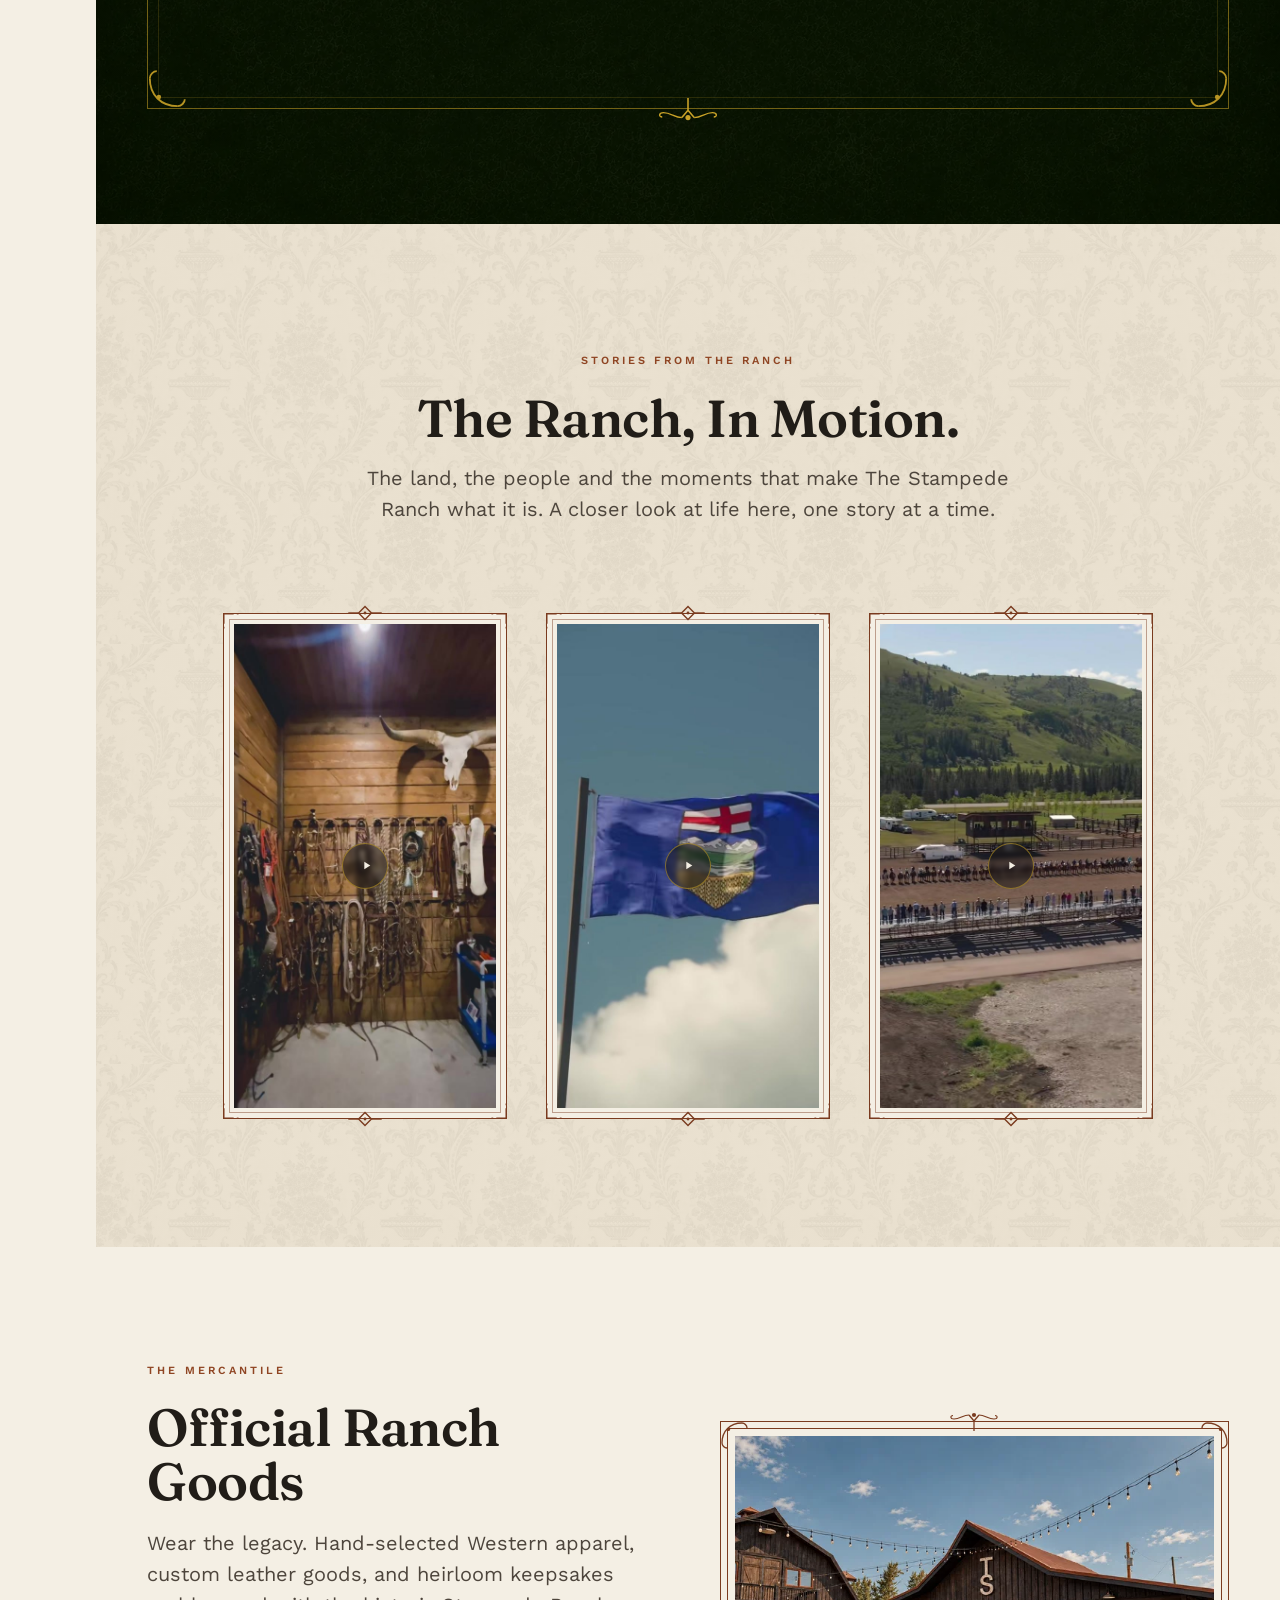
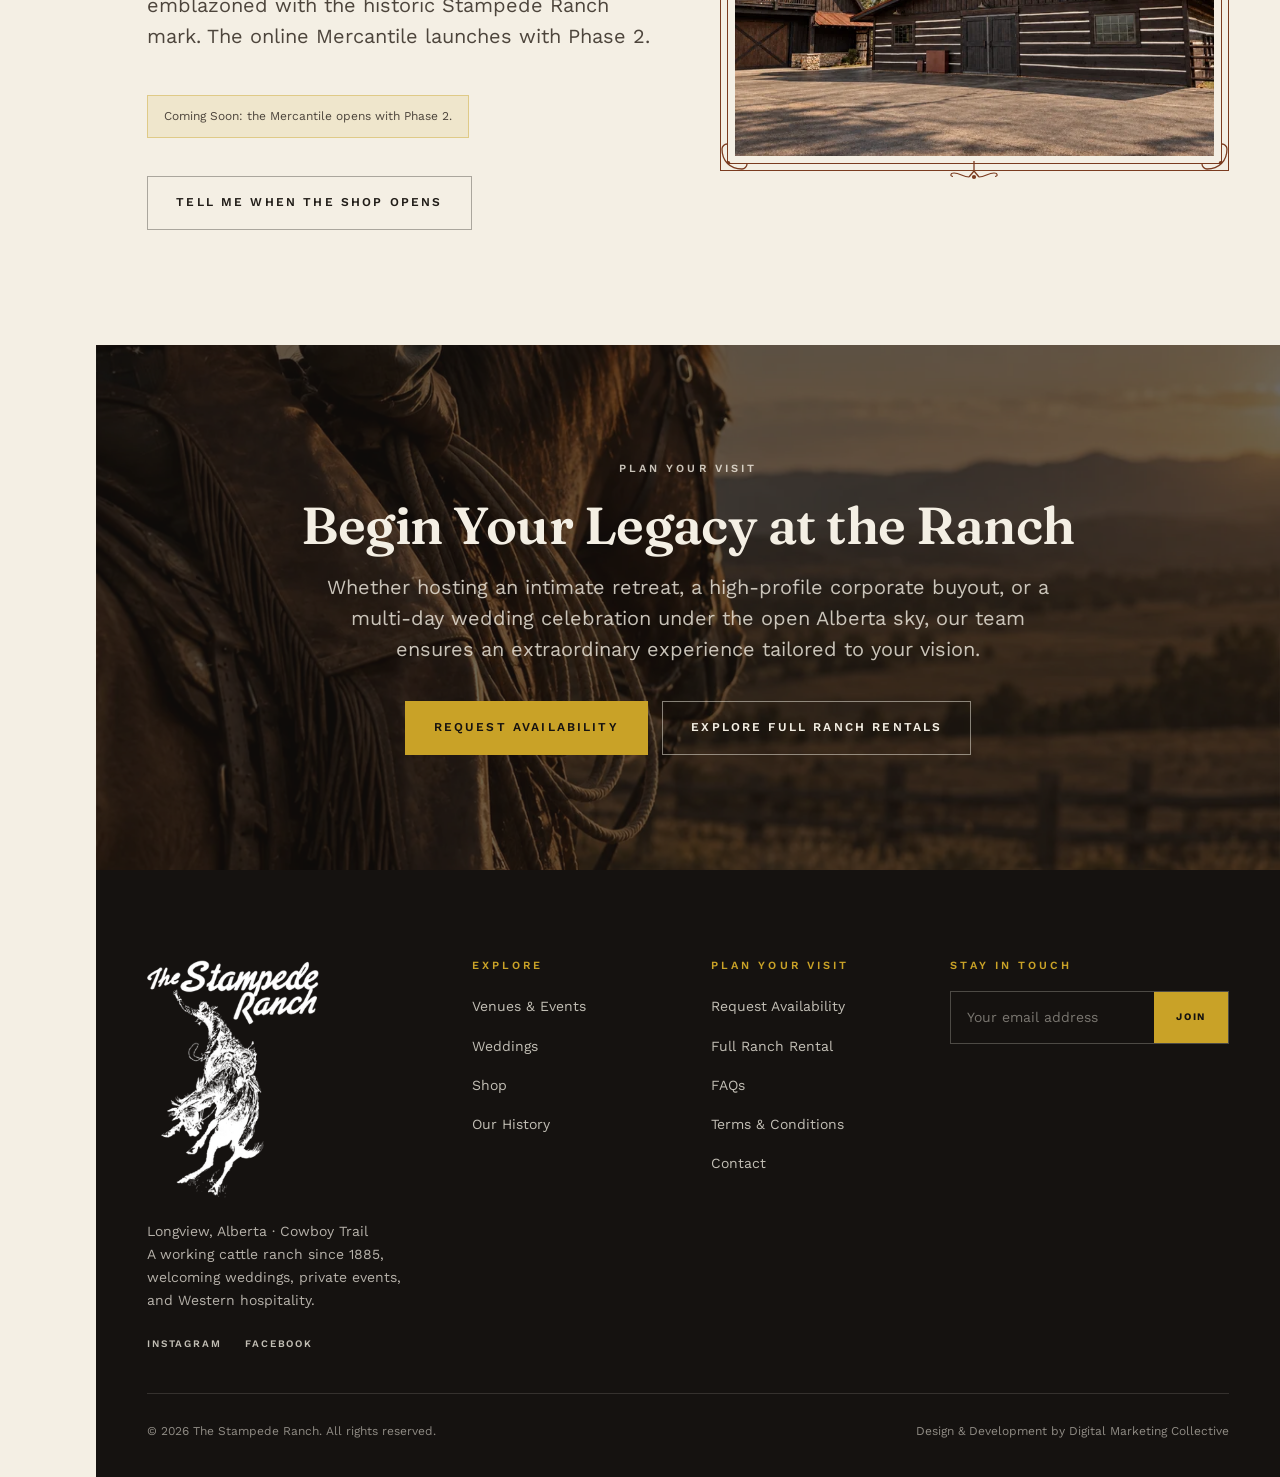
==== commit 2fa85140: "Test build: rodeo opener + cowboy cutaway hero edit (not for production) - New hero-1920/1280.mp4: 1" ====
--- a/index.html
+++ b/index.html
@@ -65,9 +65,8 @@
     <img class="brand-mark" src="assets/logo/logo-mark-white-h96.png"
          srcset="assets/logo/logo-mark-white-h96.png 1x, assets/logo/logo-mark-white-h192.png 2x"
          alt="" width="66" height="96">
-    <img class="brand-word" src="assets/logo/logo-wordmark-white-320.png"
-         srcset="assets/logo/logo-wordmark-white-320.png 1x, assets/logo/logo-wordmark-white-640.png 2x"
-         alt="The Stampede Ranch home" width="320" height="115">
+    <img class="brand-word" src="assets/logo/stampede-ranch-logo-white-mobile.png"
+         alt="The Stampede Ranch home" width="240" height="92">
   </a>
   <button class="rail__toggle" data-menu-toggle aria-expanded="false" aria-controls="menu">
     <span></span><span></span><span></span>
@@ -107,27 +106,26 @@
            viewports when the connection allows. Browsers ignore `media` on
            <source> inside <video>, so the resolution swap has to happen in JS.
            H.264 MP4, audio stripped (hero is a muted autoplay loop). -->
-      <!-- Official Stampede Ranch aerial drone footage (supplied 2026-09-18,
-           replacing the 2026-08 cut). A single continuous ~107s tour: entry
-           gate, drive and bridge, cabin cluster, main lodge cluster, then a
-           wide valley/mountain establishing shot. Encoded to 1280
-           (default/mobile) and 1920 (large viewports) cuts at crf 30/31;
-           poster is a frame from this same reel (the wide establishing shot
-           at ~30s). Keep the poster fallback, the reduced-motion handling
-           and the 1280/1920 source swap in assets/js/main.js.
-           Text contrast was re-measured against this new footage across 30
-           frames spanning the full clip (see the .hero__scrim comment below
-           for what changed and why -- one gradient stop, +.04). -->
-      <!-- TEST BRANCH (test/hero-video-v2, 2026-10-28): trialling the new
-           StampedeRanch_Hero_Loop_1080p reel (~26s riders loop) in place of the
-           aerial tour. Only the video sources/poster/aria-label changed; markup,
-           classes, scrim and main.js behaviour are untouched. Not for main until
-           Michael approves. -->
+      <!-- Hero edit (2026-11-11 test build): ~133s, 3197 frames at 24000/1001,
+           no audio. Opens with 15s of cowboys and riders at the rodeo (from
+           stories-2.mp4), then the official Stampede Ranch aerial drone tour
+           (supplied 2026-09-18: entry gate, drive and bridge, cabin cluster,
+           main lodge cluster, wide valley/mountain shot) with 1-2s rodeo
+           cutaways (stories-2.mp4 and stories-3.mp4) intercut at the tour's
+           own cuts; the final valley shot runs uninterrupted. The vertical
+           clips sit sharp at full height in the centre over a mirrored,
+           blurred copy of themselves with feathered edges, so there are no
+           black bars. Encoded to 1280 (default/mobile, crf 31) and 1920 (large
+           viewports, crf 30) cuts; the poster is still a frame from the tour
+           (the wide establishing shot). Keep the poster fallback, the
+           reduced-motion handling and the 1280/1920 source swap in
+           assets/js/main.js. Text contrast was re-measured against this edit
+           at a frame every 3s (see the .hero__scrim comment in main.css). -->
       <video class="hero__video--tour" data-hero-video autoplay muted loop playsinline preload="metadata"
-             poster="assets/video/hero3-poster.jpg"
-             aria-label="Riders on horseback crossing a wildflower meadow below the foothills at Stampede Ranch">
-        <source data-hero-source data-small="assets/video/hero3-1280.mp4" data-large="assets/video/hero3-1920.mp4"
-                src="assets/video/hero3-1280.mp4" type="video/mp4">
+             poster="assets/video/hero-poster.jpg"
+             aria-label="Cowboys and riders at the Stampede Ranch rodeo, followed by an aerial drone tour of the property from the entry gate through the grounds and buildings">
+        <source data-hero-source data-small="assets/video/hero-1280.mp4" data-large="assets/video/hero-1920.mp4"
+                src="assets/video/hero-1280.mp4" type="video/mp4">
       </video>
     </div>
     <div class="hero__scrim"></div>
--- a/assets/css/main.css
+++ b/assets/css/main.css
@@ -438,20 +438,18 @@
 .hero__media video, .hero__media img {
   width: 100%; height: 100%; object-fit: cover;
 }
-/* Mobile art direction for the new hero tour video only (scoped to this one
+/* Mobile art direction for the hero tour video only (scoped to this one
    class so index-hero-b.html's separate hero2 video, and every other page's
    hero--short image, are unaffected). At a narrow portrait viewport,
    object-fit:cover on 16:9 footage keeps only the center ~26% of the frame's
-   width -- checked against 7 frames spanning the clip (gate, drive/bridge,
-   cabin, lodge, wide valley shot): dead-center crops the opening gate frame
-   so the "Stampede Ranch" sign is cut down to two letters, while a modest
-   left shift keeps that sign fully in frame and still reads well on every
-   other sampled frame (the valley shot at ~90s loses the distant windmill/
-   bridge at this position but keeps the lit lodge building, still a strong
-   frame). Desktop is left at the default center: its wider aspect crops far
-   less of the frame regardless of position, so there's nothing to fix there. */
+   width. 2026-11-11: moved from 35% back to dead center (50%) for the new
+   edit, whose rodeo opener and cutaways put a vertical clip in the middle of
+   the frame; at 35% that strip was pushed against the right edge of a phone,
+   clipping riders' shirts and hats. Known cost, accepted: for about 3s of the
+   flyover the entry-gate "Stampede Ranch" sign is cropped on phones. Desktop
+   uses the default center as before. */
 @media (max-width: 860px) {
-  .hero__media video.hero__video--tour { object-position: 35% 50%; }
+  .hero__media video.hero__video--tour { object-position: 50% 50%; }
 }
 /* The scrim earns its keep only where type sits: a pool across the bottom-left
    text block, and as little as possible over the landscape.
@@ -471,7 +469,18 @@
    in the 60% stop's .40 "window" left open for the old footage. Raised that
    one stop from .40 to .44 -- the minimal bump that clears 4.5:1 at every
    sampled frame (worst case after the fix: 4.63:1) without darkening the rest
-   of the gradient. Every other stop is unchanged from the 2026-08-26 tuning. */
+   of the gradient. Every other stop is unchanged from the 2026-08-26 tuning.
+   2026-11-11: re-measured for the new ~133s hero edit (15s rodeo opener plus
+   short cowboy cutaways intercut into the same drone tour). Sampled a frame
+   every 1s and every 3s across the whole clip, composited these gradients
+   (and the mobile override below) over each frame, and took the lightest
+   pixel behind each text line at 1728x1117, 1440x900, 430x932, 390x844 and
+   320x640. Desktop 1728 passes everywhere (worst: eyebrow 4.58:1 in the
+   cowboy shots, H1 4.35:1, subhead 7.94:1). The cowboy shots add no new
+   dips at any size: their worst values are at or above the flyover's own
+   worst values, which match the previous live video. Remaining sub-4.5
+   eyebrow points on mobile are the known bright-sky flyover stretch
+   (documented below). No scrim stops were changed. */
 .hero__scrim {
   position: absolute; inset: 0;
   background:
@@ -479,8 +488,8 @@
     linear-gradient(to right, rgba(21,18,16,.52) 0%, rgba(21,18,16,.26) 35%, rgba(21,18,16,.04) 62%, rgba(21,18,16,0) 100%),
     radial-gradient(ellipse 46% 22% at 86% 0%, rgba(21,18,16,.62) 0%, rgba(21,18,16,0) 100%);
 }
-/* Mobile needs its own, slightly stronger pass: at the 35%-shifted mobile
-   focal point (see .hero__video--tour above), the same 24-27s bright-sky
+/* Mobile needs its own, slightly stronger pass: at the mobile focal point
+   (see .hero__video--tour above; 35% until 2026-11-11, now centred), the same 24-27s bright-sky
    stretch samples an even lighter pixel than it does at desktop's centered
    position. Scoped to .hero--tour only, so no other page's .hero__scrim is
    touched. Re-measured programmatically the same way: with these two stops
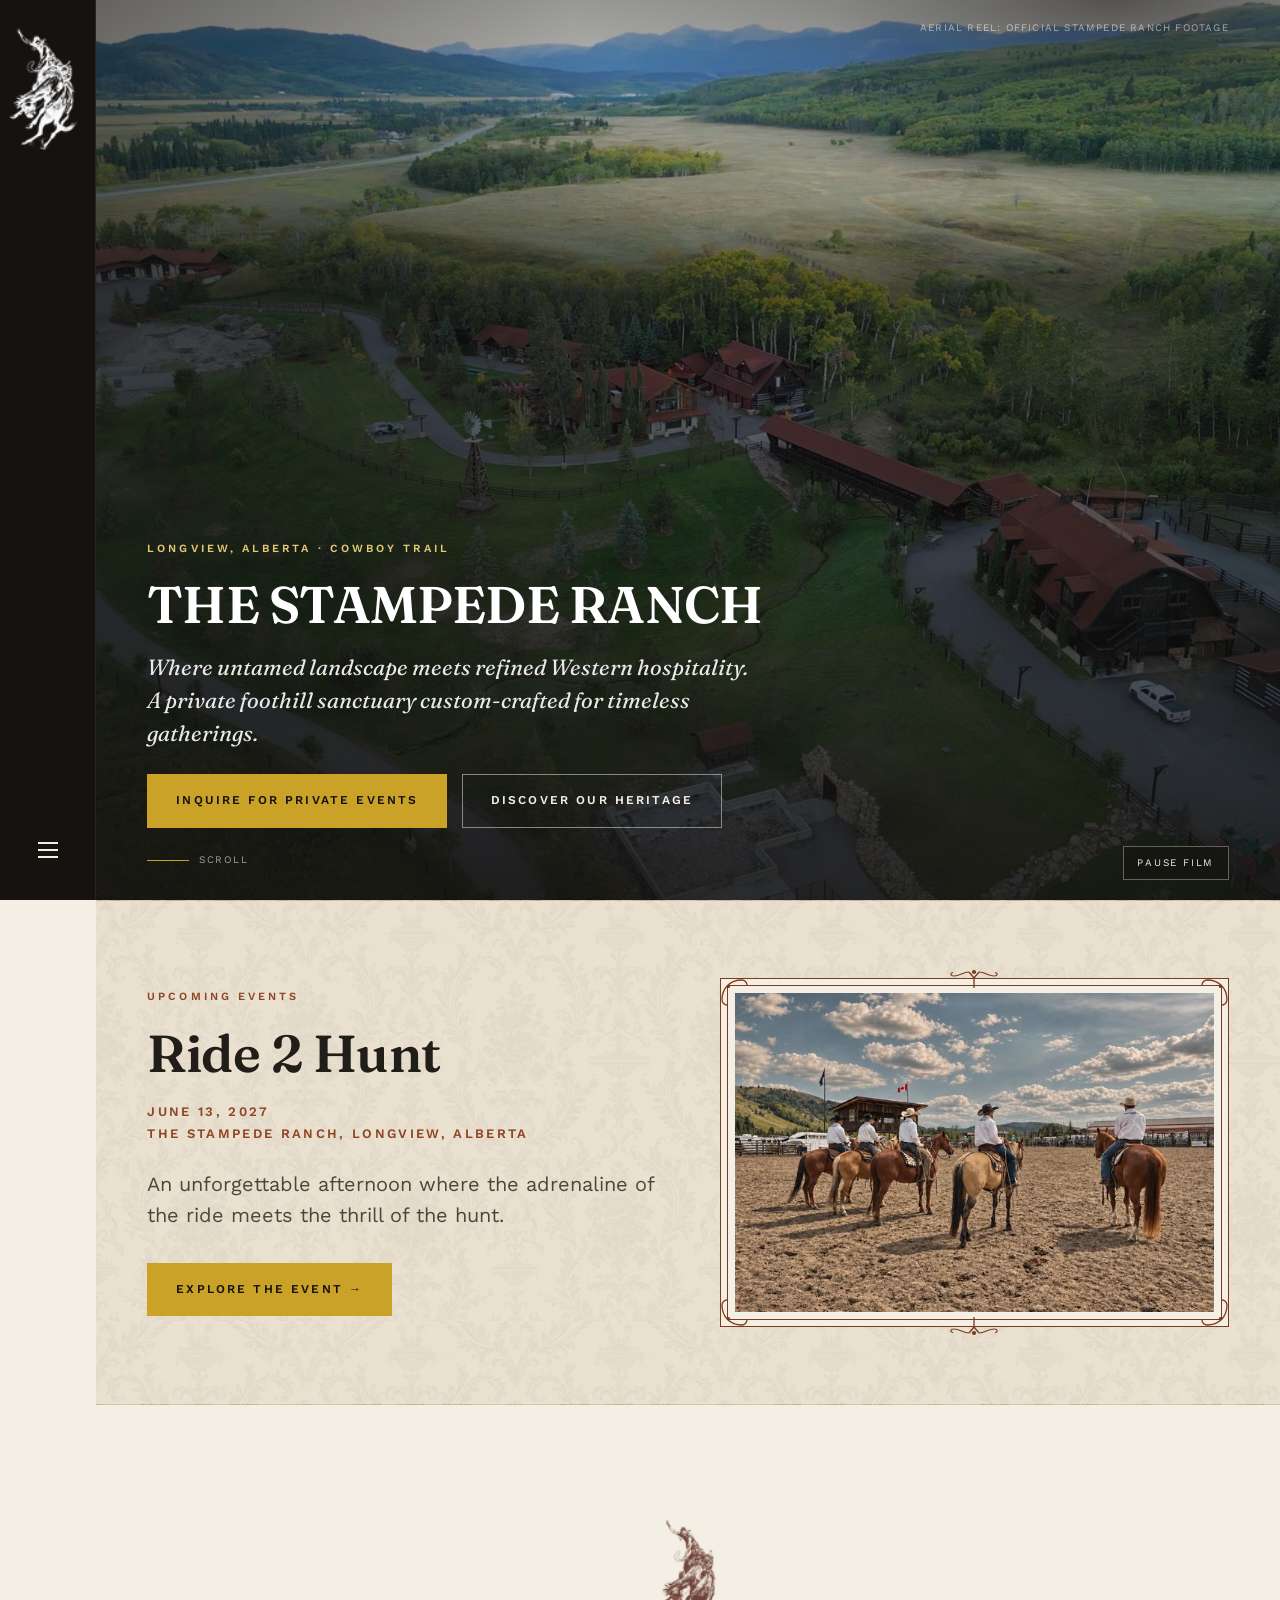
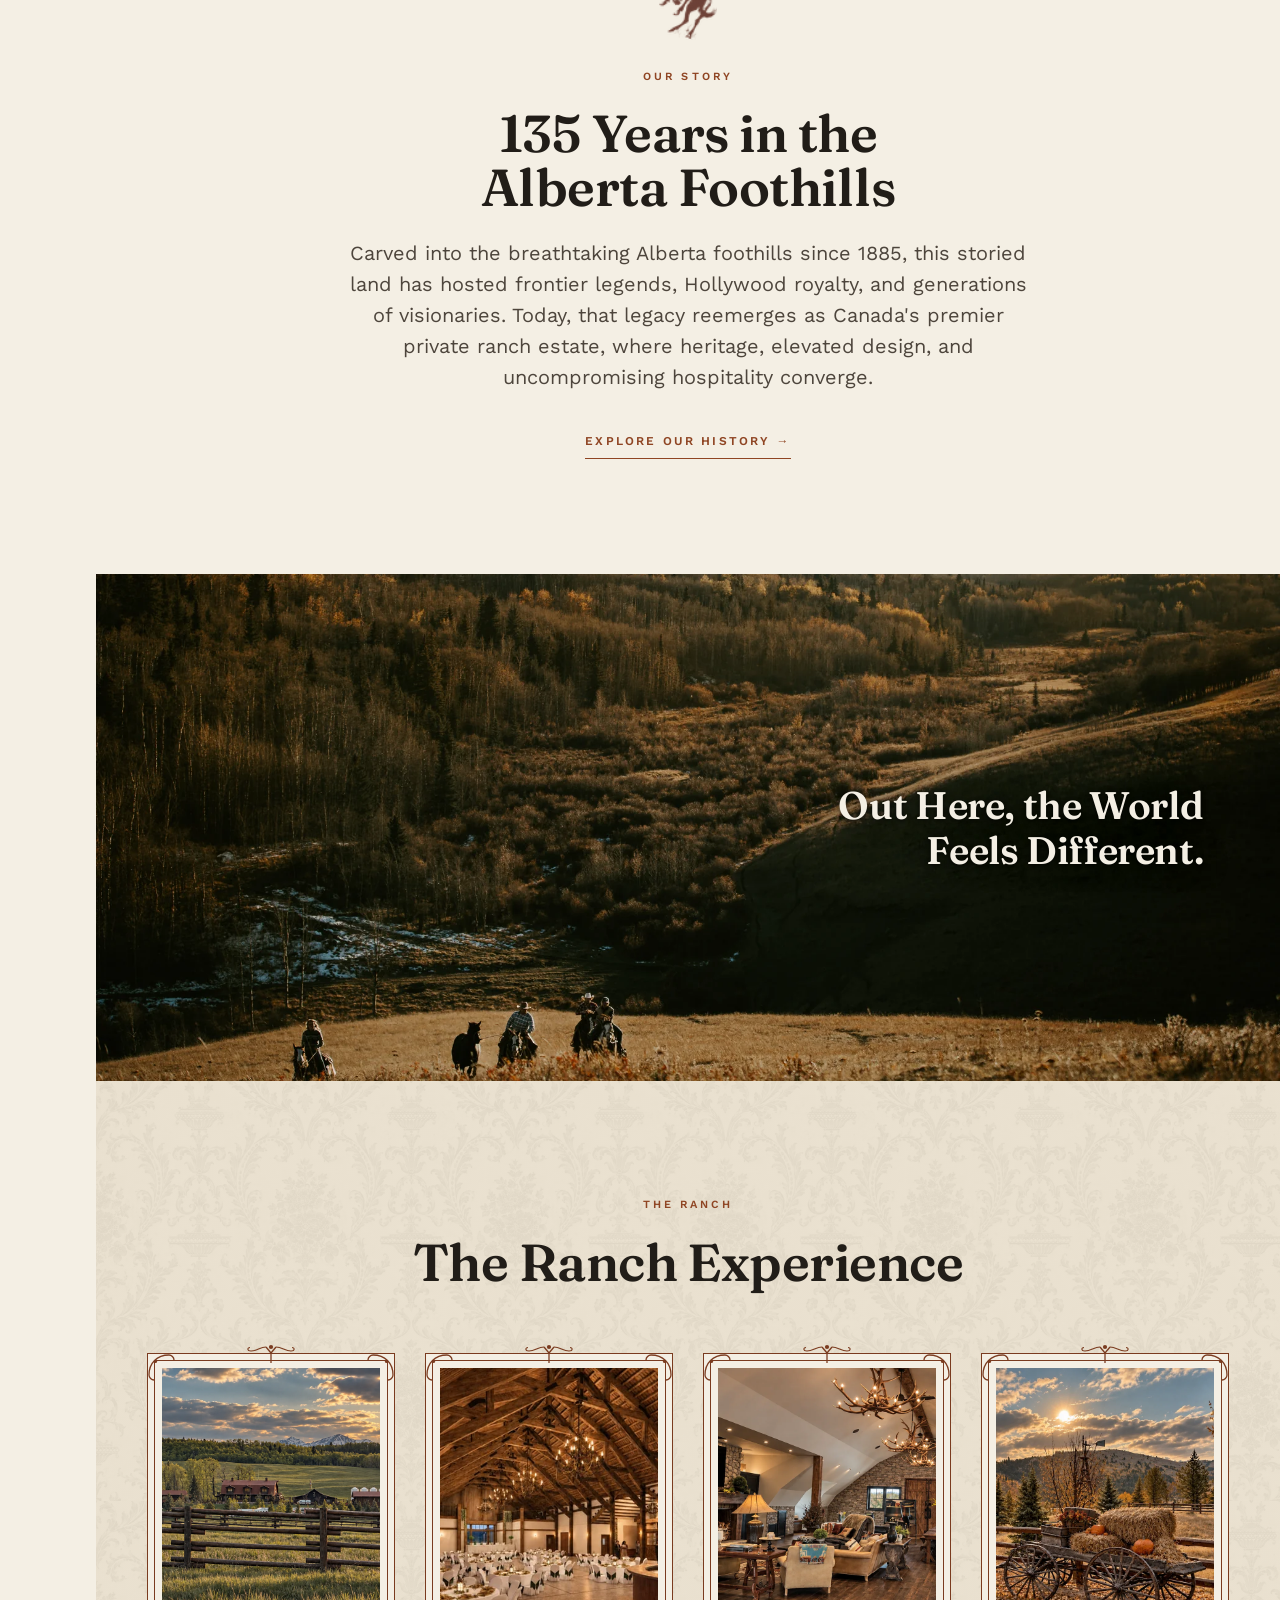
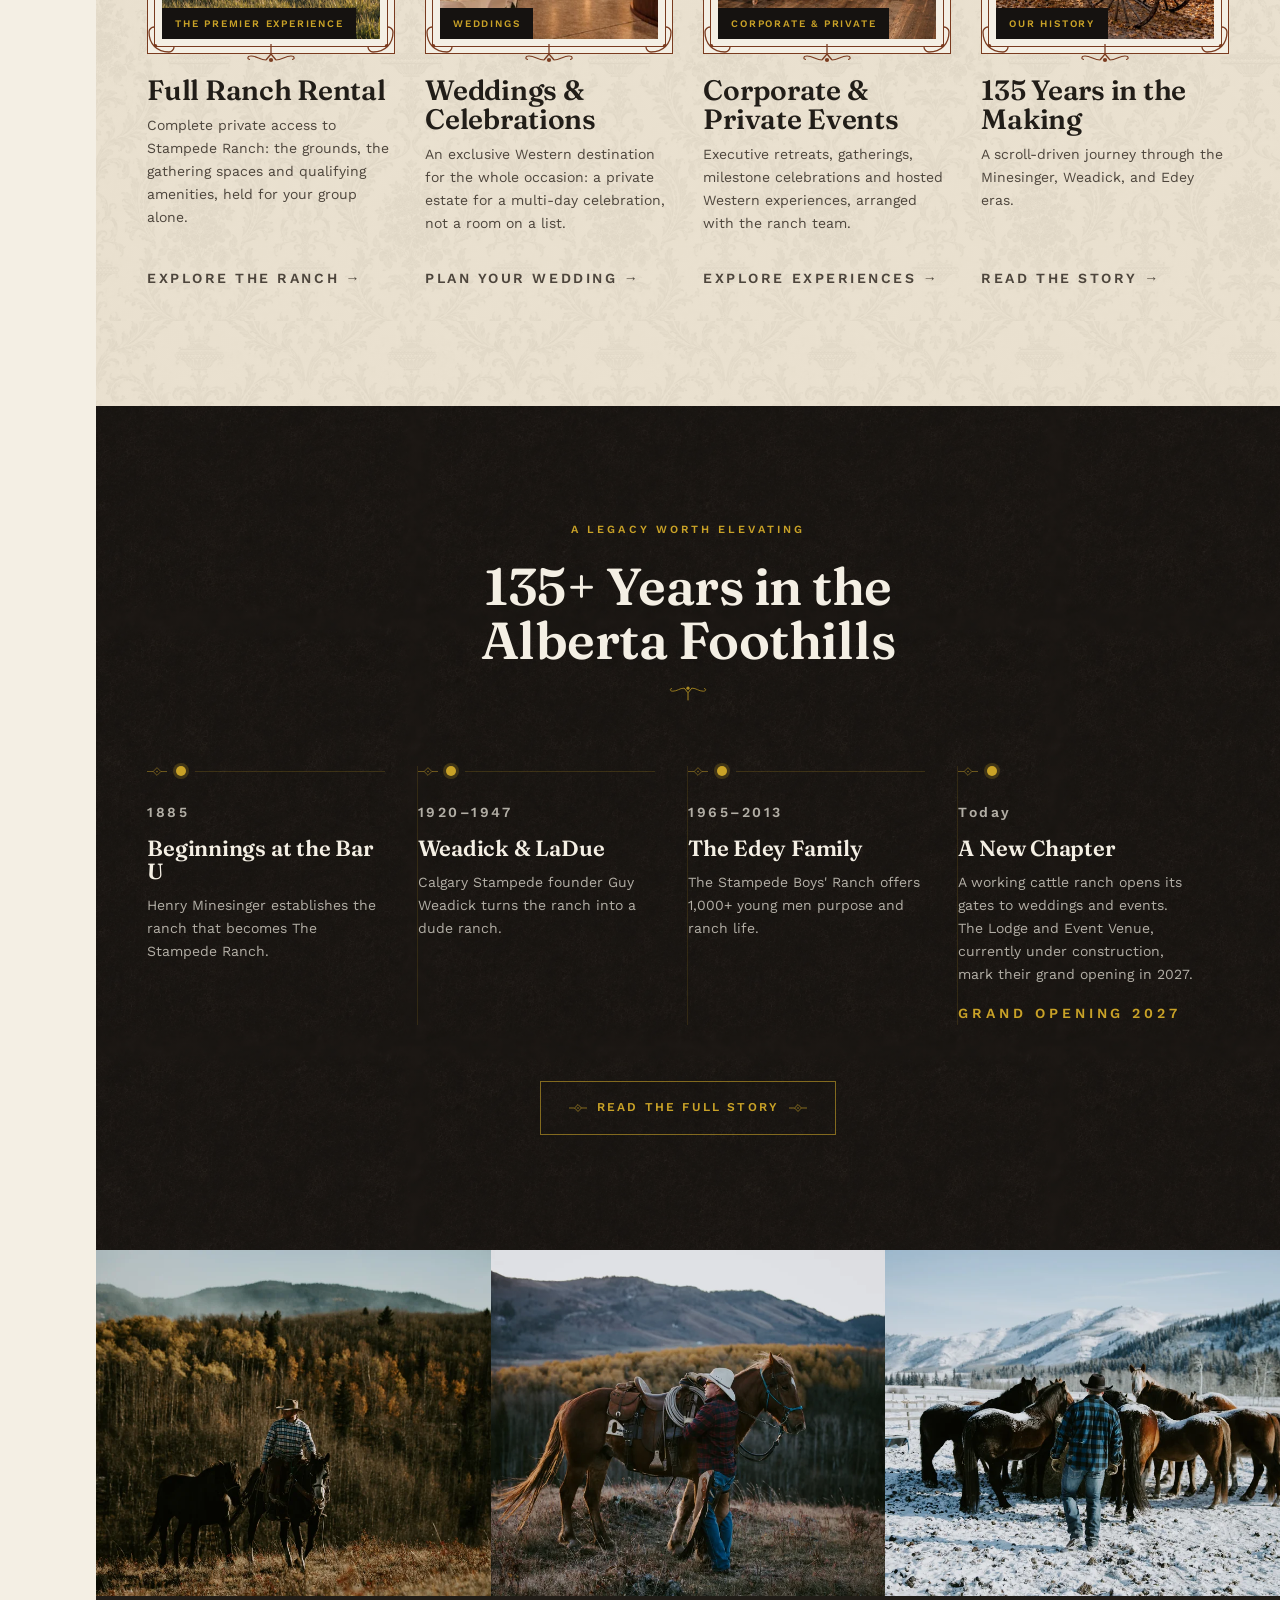
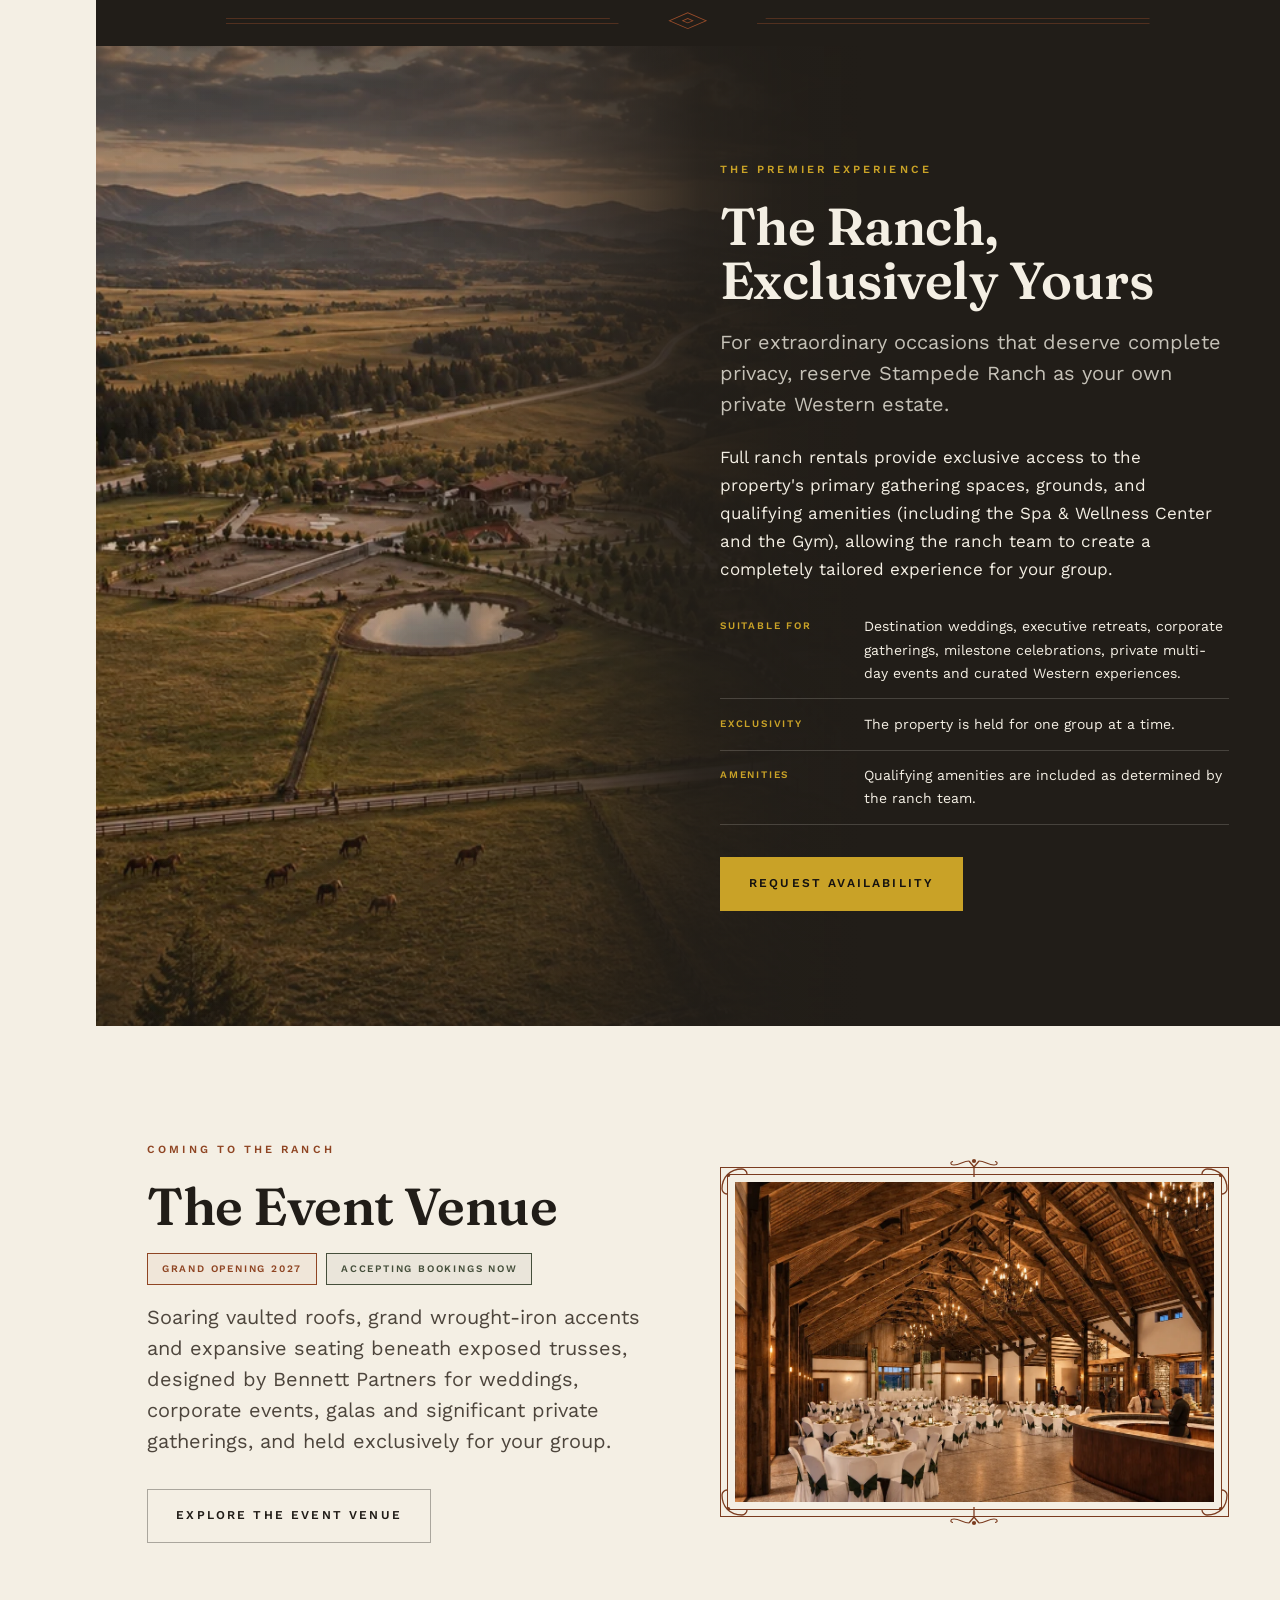
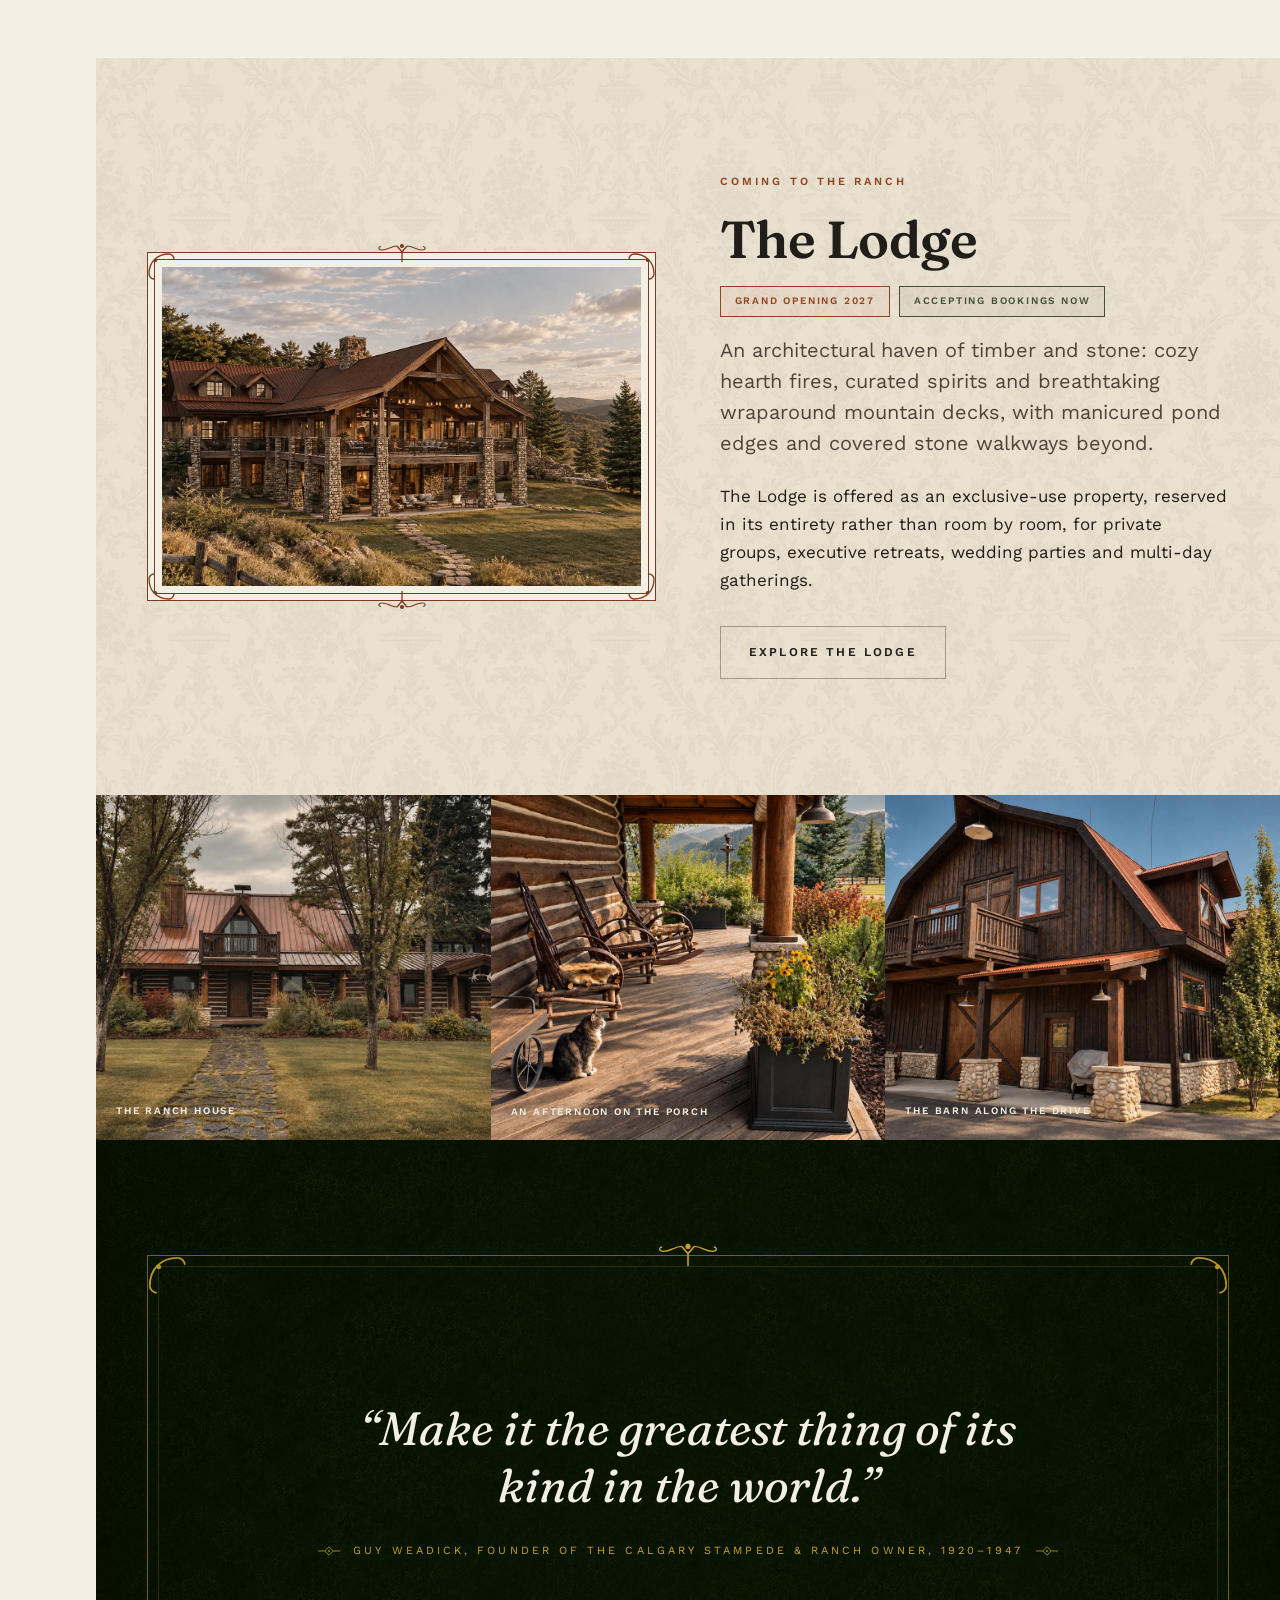
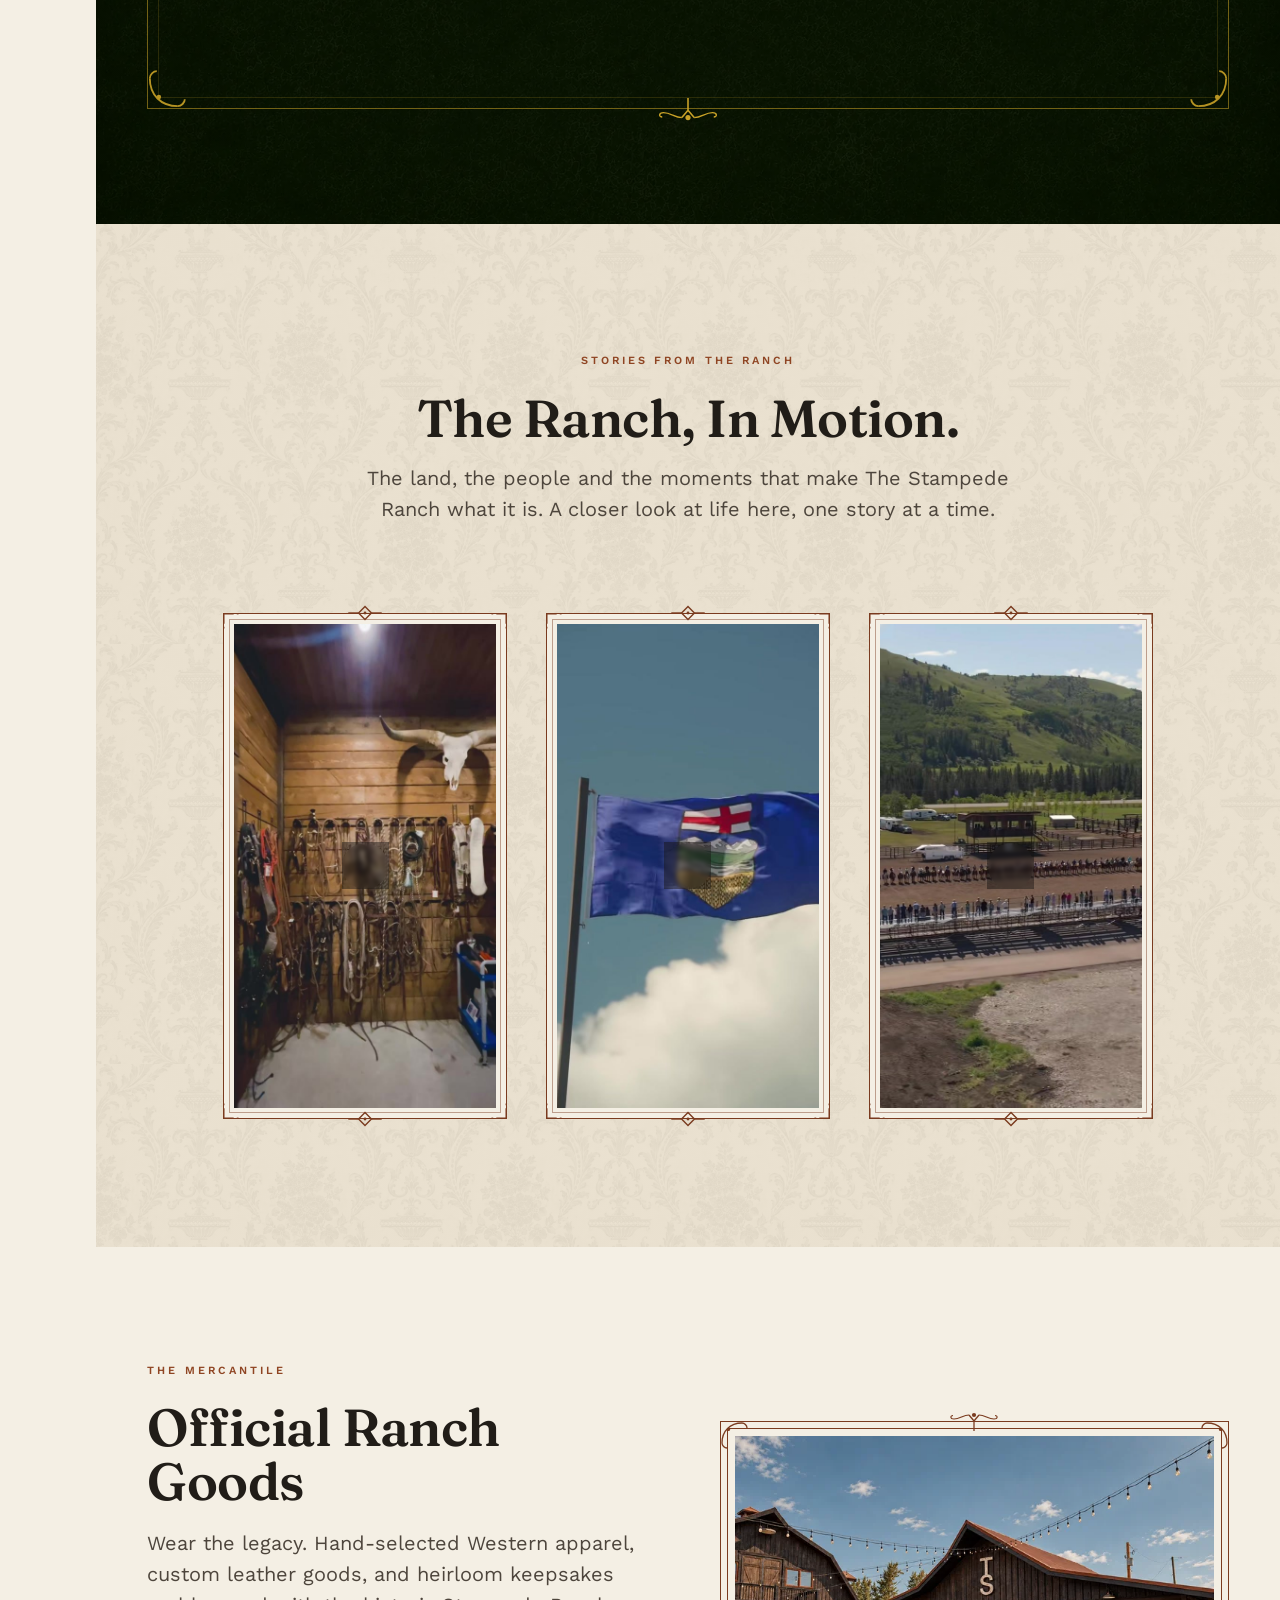
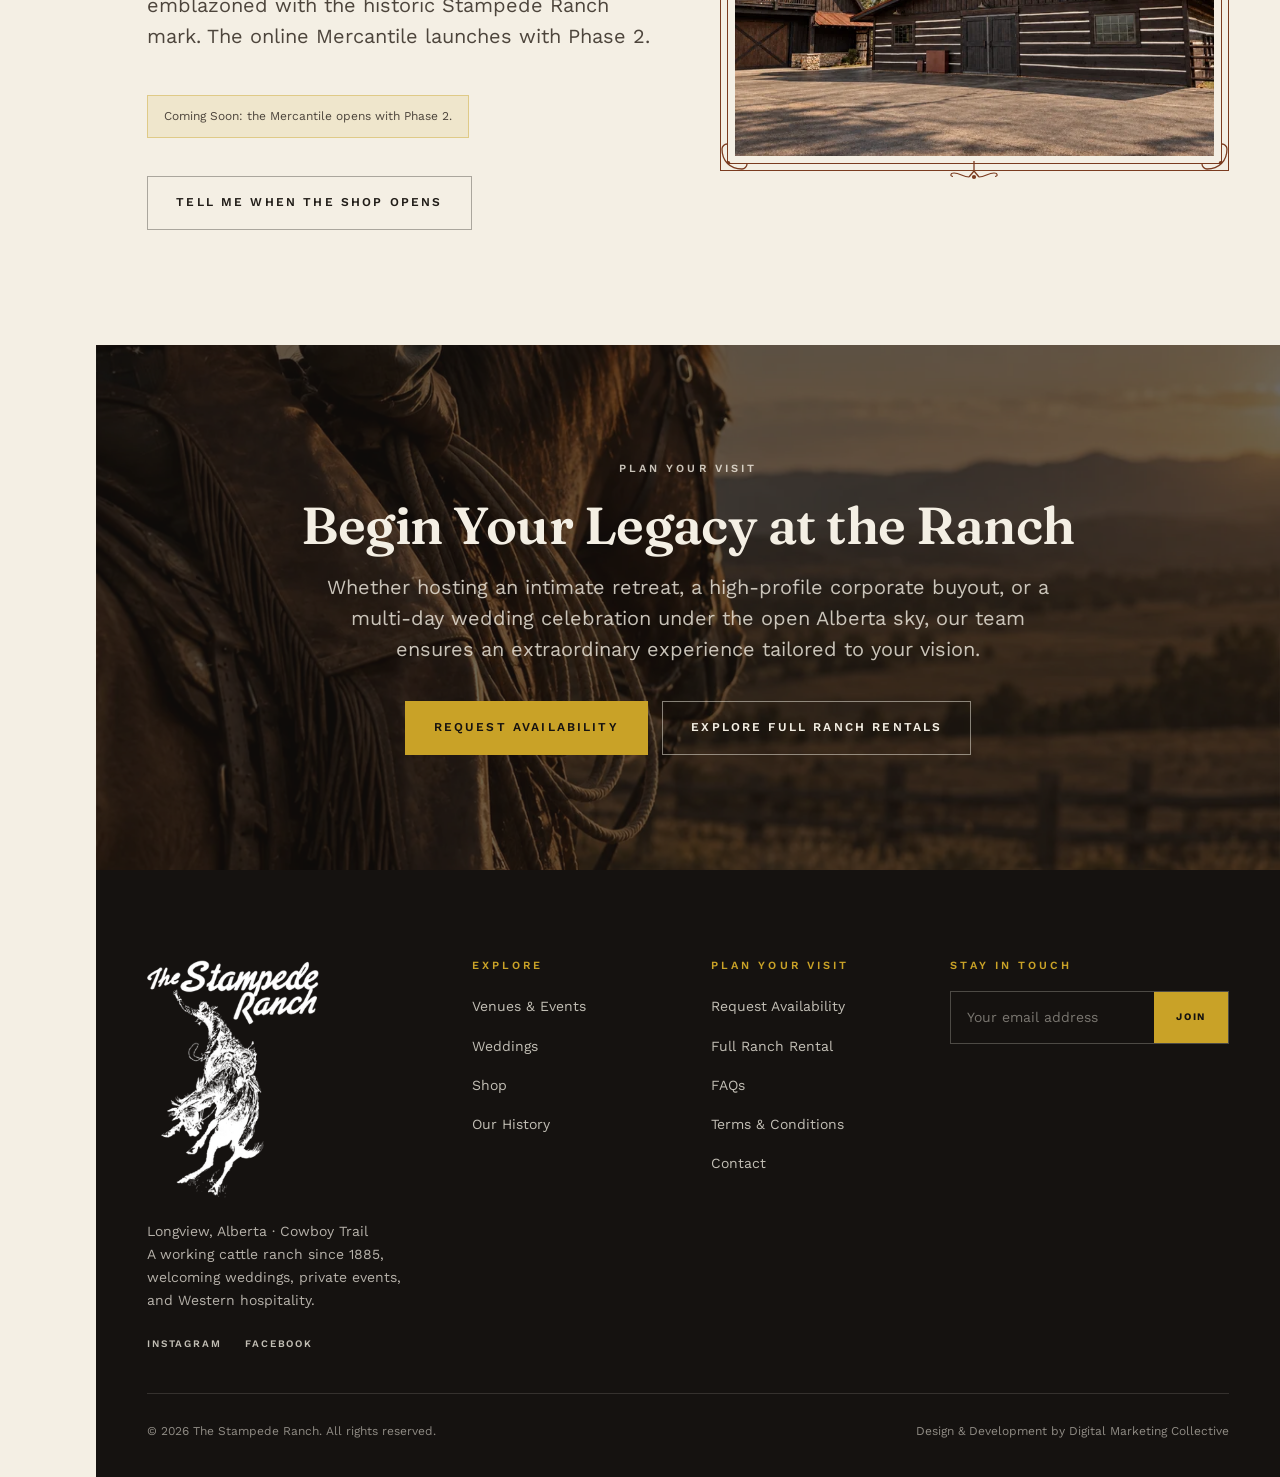
==== commit c2749f64: "Test build: riders opener + flyover with rider cutaways, smaller homepage title (not for production)" ====
--- a/index.html
+++ b/index.html
@@ -106,33 +106,32 @@
            viewports when the connection allows. Browsers ignore `media` on
            <source> inside <video>, so the resolution swap has to happen in JS.
            H.264 MP4, audio stripped (hero is a muted autoplay loop). -->
-      <!-- Hero edit (2026-11-11 test build): ~133s, 3197 frames at 24000/1001,
-           no audio. Opens with 15s of cowboys and riders at the rodeo (from
-           stories-2.mp4), then the official Stampede Ranch aerial drone tour
-           (supplied 2026-09-18: entry gate, drive and bridge, cabin cluster,
-           main lodge cluster, wide valley/mountain shot) with 1-2s rodeo
-           cutaways (stories-2.mp4 and stories-3.mp4) intercut at the tour's
-           own cuts; the final valley shot runs uninterrupted. The vertical
-           clips sit sharp at full height in the centre over a mirrored,
-           blurred copy of themselves with feathered edges, so there are no
-           black bars. Encoded to 1280 (default/mobile, crf 31) and 1920 (large
-           viewports, crf 30) cuts; the poster is still a frame from the tour
-           (the wide establishing shot). Keep the poster fallback, the
-           reduced-motion handling and the 1280/1920 source swap in
-           assets/js/main.js. Text contrast was re-measured against this edit
-           at a frame every 3s (see the .hero__scrim comment in main.css). -->
+      <!-- Hero edit, test build 2026-11-11 (~133s, no audio): opens on 15s of
+           riders on horseback crossing a wildflower meadow, then the official
+           Stampede Ranch aerial drone tour (supplied 2026-09-18) from the entry
+           gate through the grounds and buildings, with short 1-2s rider
+           cutaways placed at the tour's own cuts. The tour frames are stream
+           copied from the previous hero files, so they are bit-identical to
+           the previous cut; only the rider shots were encoded. Encoded to 1280
+           (default/mobile) and 1920 (large viewports) cuts; the poster is still
+           a frame from the tour (the wide establishing shot). Keep the poster
+           fallback, the reduced-motion handling and the 1280/1920 source swap
+           in assets/js/main.js. Text contrast was re-measured against this edit
+           after the homepage title was made smaller (see the .hero__scrim
+           comment in main.css). -->
       <video class="hero__video--tour" data-hero-video autoplay muted loop playsinline preload="metadata"
              poster="assets/video/hero-poster.jpg"
-             aria-label="Cowboys and riders at the Stampede Ranch rodeo, followed by an aerial drone tour of the property from the entry gate through the grounds and buildings">
+             aria-label="Riders on horseback crossing a wildflower meadow, followed by an aerial drone tour of the Stampede Ranch property from the entry gate through the grounds and buildings">
         <source data-hero-source data-small="assets/video/hero-1280.mp4" data-large="assets/video/hero-1920.mp4"
                 src="assets/video/hero-1280.mp4" type="video/mp4">
       </video>
     </div>
     <div class="hero__scrim"></div>
+    <p class="hero__note">Aerial reel: official Stampede Ranch footage</p>
 
     <div class="hero__inner">
       <p class="eyebrow">Longview, Alberta · Cowboy Trail</p>
-      <h1 class="display">The Stampede<br>Ranch</h1>
+      <h1 class="display">The Stampede <br>Ranch</h1>
       <p class="hero__sub lead-italic" style="margin-bottom:1.5rem">Where untamed landscape meets refined Western hospitality. A private foothill sanctuary custom-crafted for timeless gatherings.</p>
       <div class="hero__actions">
         <a class="btn btn--gold" href="contact.html">Inquire for Private Events</a>
--- a/assets/css/main.css
+++ b/assets/css/main.css
@@ -438,18 +438,20 @@
 .hero__media video, .hero__media img {
   width: 100%; height: 100%; object-fit: cover;
 }
-/* Mobile art direction for the hero tour video only (scoped to this one
+/* Mobile art direction for the new hero tour video only (scoped to this one
    class so index-hero-b.html's separate hero2 video, and every other page's
    hero--short image, are unaffected). At a narrow portrait viewport,
    object-fit:cover on 16:9 footage keeps only the center ~26% of the frame's
-   width. 2026-11-11: moved from 35% back to dead center (50%) for the new
-   edit, whose rodeo opener and cutaways put a vertical clip in the middle of
-   the frame; at 35% that strip was pushed against the right edge of a phone,
-   clipping riders' shirts and hats. Known cost, accepted: for about 3s of the
-   flyover the entry-gate "Stampede Ranch" sign is cropped on phones. Desktop
-   uses the default center as before. */
+   width -- checked against 7 frames spanning the clip (gate, drive/bridge,
+   cabin, lodge, wide valley shot): dead-center crops the opening gate frame
+   so the "Stampede Ranch" sign is cut down to two letters, while a modest
+   left shift keeps that sign fully in frame and still reads well on every
+   other sampled frame (the valley shot at ~90s loses the distant windmill/
+   bridge at this position but keeps the lit lodge building, still a strong
+   frame). Desktop is left at the default center: its wider aspect crops far
+   less of the frame regardless of position, so there's nothing to fix there. */
 @media (max-width: 860px) {
-  .hero__media video.hero__video--tour { object-position: 50% 50%; }
+  .hero__media video.hero__video--tour { object-position: 35% 50%; }
 }
 /* The scrim earns its keep only where type sits: a pool across the bottom-left
    text block, and as little as possible over the landscape.
@@ -470,17 +472,17 @@
    one stop from .40 to .44 -- the minimal bump that clears 4.5:1 at every
    sampled frame (worst case after the fix: 4.63:1) without darkening the rest
    of the gradient. Every other stop is unchanged from the 2026-08-26 tuning.
-   2026-11-11: re-measured for the new ~133s hero edit (15s rodeo opener plus
-   short cowboy cutaways intercut into the same drone tour). Sampled a frame
-   every 1s and every 3s across the whole clip, composited these gradients
-   (and the mobile override below) over each frame, and took the lightest
-   pixel behind each text line at 1728x1117, 1440x900, 430x932, 390x844 and
-   320x640. Desktop 1728 passes everywhere (worst: eyebrow 4.58:1 in the
-   cowboy shots, H1 4.35:1, subhead 7.94:1). The cowboy shots add no new
-   dips at any size: their worst values are at or above the flyover's own
-   worst values, which match the previous live video. Remaining sub-4.5
-   eyebrow points on mobile are the known bright-sky flyover stretch
-   (documented below). No scrim stops were changed. */
+   2026-11-11 (test build): new hero edit (riders opener, flyover with rider
+   cutaways, 133s) plus a smaller homepage title. Re-measured with Playwright
+   boxes after the title change, a frame every 3s plus 3 frames in each of
+   the 7 cutaways, lightest backdrop pixel behind each element. Desktop
+   1728x997 passes everywhere with no change here: eyebrow worst 5.20:1, h1
+   worst 6.67:1 (56px, large text), subhead worst 7.07:1. Phones after the
+   mobile fix below: at 390x844 the cowboy shots score 4.51:1 or better on the
+   eyebrow (h1 7.72:1, subhead 5.70:1); the only sub-4.5 eyebrow points are
+   bright-sky flyover frames (worst 3.63:1), the known accepted limitation.
+   430x932: cowboy 4.70:1 or better, flyover worst 3.85:1. These desktop
+   stops are unchanged. */
 .hero__scrim {
   position: absolute; inset: 0;
   background:
@@ -488,8 +490,8 @@
     linear-gradient(to right, rgba(21,18,16,.52) 0%, rgba(21,18,16,.26) 35%, rgba(21,18,16,.04) 62%, rgba(21,18,16,0) 100%),
     radial-gradient(ellipse 46% 22% at 86% 0%, rgba(21,18,16,.62) 0%, rgba(21,18,16,0) 100%);
 }
-/* Mobile needs its own, slightly stronger pass: at the mobile focal point
-   (see .hero__video--tour above; 35% until 2026-11-11, now centred), the same 24-27s bright-sky
+/* Mobile needs its own, slightly stronger pass: at the 35%-shifted mobile
+   focal point (see .hero__video--tour above), the same 24-27s bright-sky
    stretch samples an even lighter pixel than it does at desktop's centered
    position. Scoped to .hero--tour only, so no other page's .hero__scrim is
    touched. Re-measured programmatically the same way: with these two stops
@@ -499,11 +501,18 @@
    darkening the footage there, which the brief for this video explicitly
    rules out -- so this is the deliberate stopping point, not an oversight.
    If that residual dip matters in practice, the real fix is upstream: trim
-   or re-grade that few seconds of source footage, not more scrim. */
+   or re-grade that few seconds of source footage, not more scrim.
+   2026-11-11 (test build, smaller homepage title): the smaller h1 moves the
+   eyebrow down from about 65% to about 50% of the hero height on phones, so
+   it now sits over the riders in the new cowboy shots. Measured at 390x844
+   and 430x932, a cowboy cutaway dropped from 7.76:1 to 3.42:1 on the eyebrow.
+   Minimal fix: the 38% stop went from .58 to .66 and the 60% stop from .48
+   to .60. Every other stop is unchanged. See the .hero__scrim note above for
+   the full numbers. */
 @media (max-width: 860px) {
   .hero--tour .hero__scrim {
     background:
-      linear-gradient(to top, rgba(21,18,16,.84) 0%, rgba(21,18,16,.58) 38%, rgba(21,18,16,.48) 60%, rgba(21,18,16,.58) 68%, rgba(21,18,16,.10) 78%, rgba(21,18,16,.03) 90%, rgba(21,18,16,.20) 100%),
+      linear-gradient(to top, rgba(21,18,16,.84) 0%, rgba(21,18,16,.66) 38%, rgba(21,18,16,.60) 60%, rgba(21,18,16,.58) 68%, rgba(21,18,16,.10) 78%, rgba(21,18,16,.03) 90%, rgba(21,18,16,.20) 100%),
       linear-gradient(to right, rgba(21,18,16,.52) 0%, rgba(21,18,16,.26) 35%, rgba(21,18,16,.04) 62%, rgba(21,18,16,0) 100%),
       radial-gradient(ellipse 46% 22% at 86% 0%, rgba(21,18,16,.62) 0%, rgba(21,18,16,0) 100%);
   }
@@ -513,6 +522,14 @@
 /* gold-light, not gold: 11px type over moving footage needs the extra luminance */
 .hero__inner .eyebrow { color: var(--gold-light); }
 .hero h1 { color: var(--white); margin-bottom: .5rem; }
+/* Homepage hero title only (.hero--tour), test build 2026-11-11: an
+   understated title rather than a headline, so more of the video shows.
+   About 47% of the shared --fs-h1 size at desktop (56px vs 120px) and 28px
+   on phones. .display and --fs-h1 stay untouched for every other page.
+   The <br> is hidden so the title runs on one line on desktop and wraps
+   naturally on narrow screens (the markup has a space before the <br>). */
+.hero--tour h1.display { font-size: clamp(1.75rem, 0.9rem + 2.9vw, 3.5rem); }
+.hero--tour h1.display br { display: none; }
 .hero__sub { color: rgba(255,255,255,.9); margin: 1.25rem 0 2rem; max-width: 44ch; }
 .hero__actions { display: flex; flex-wrap: wrap; gap: .9rem; }
 
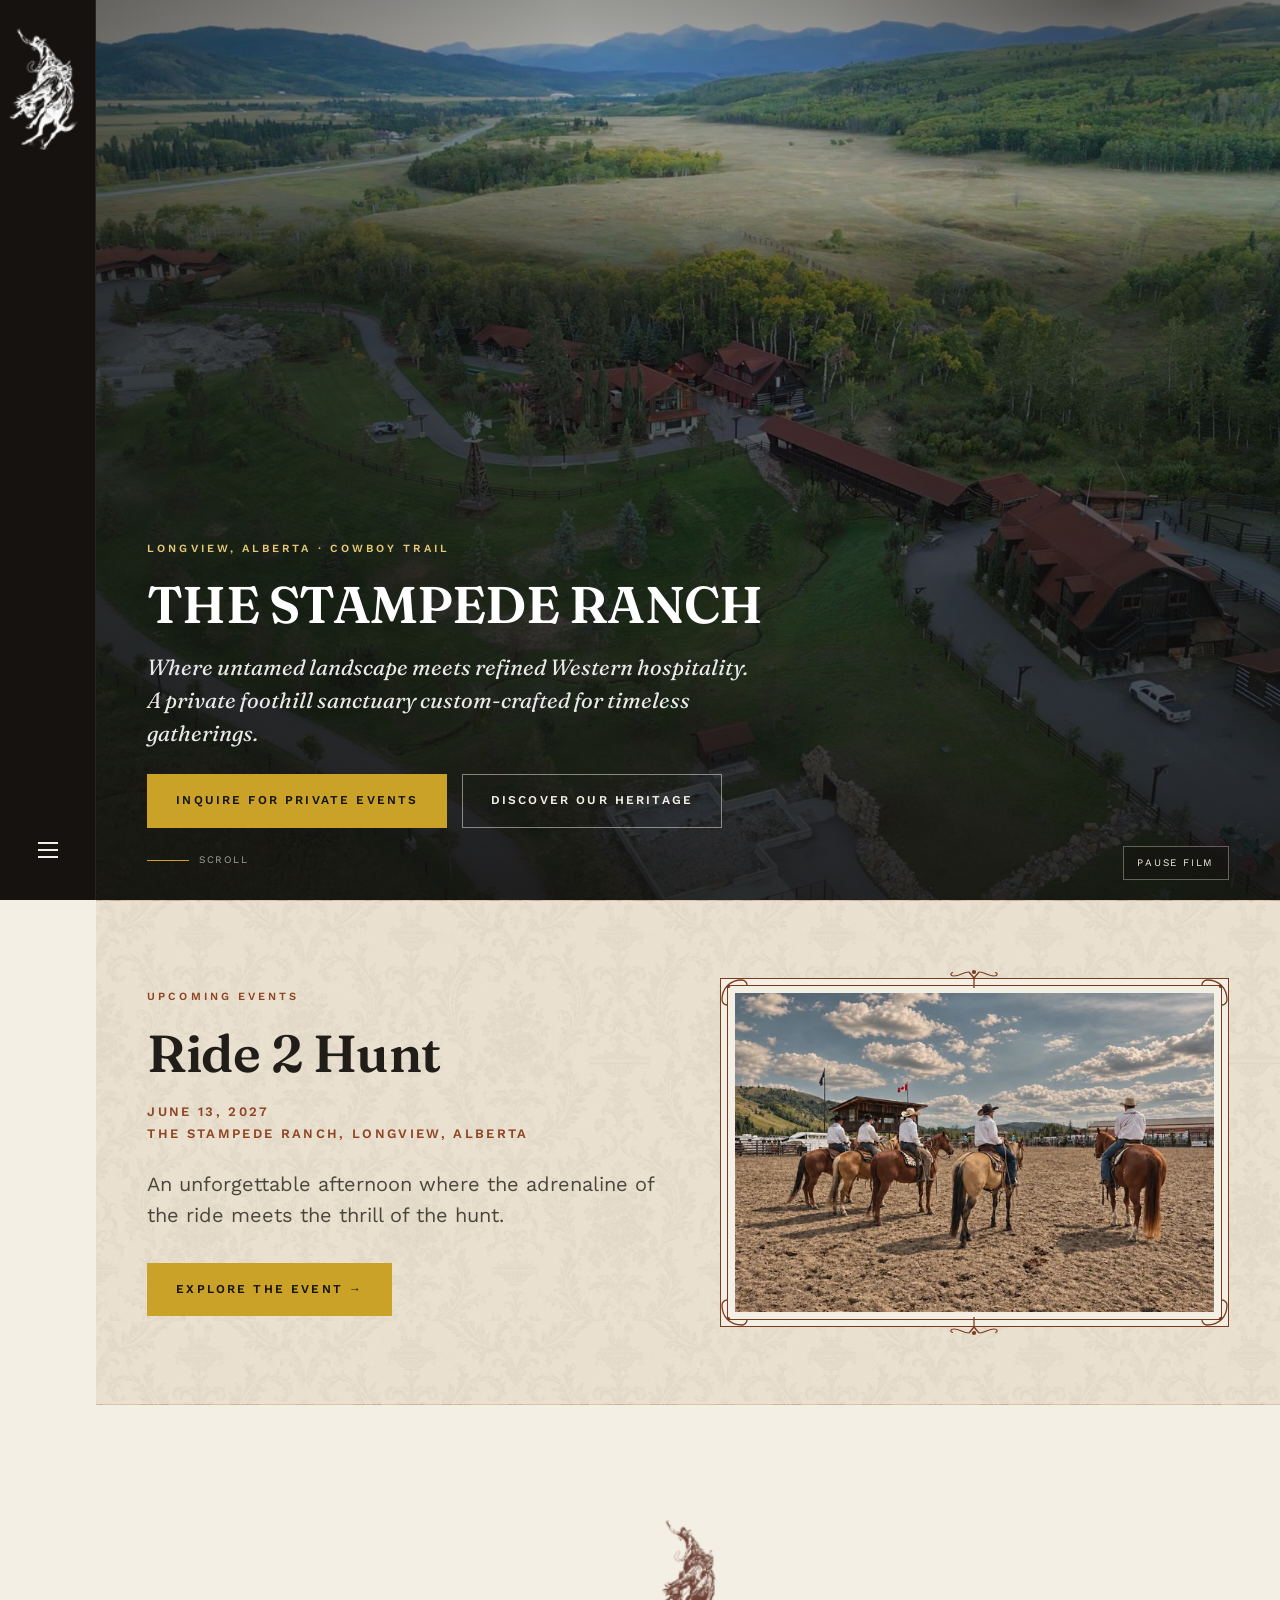
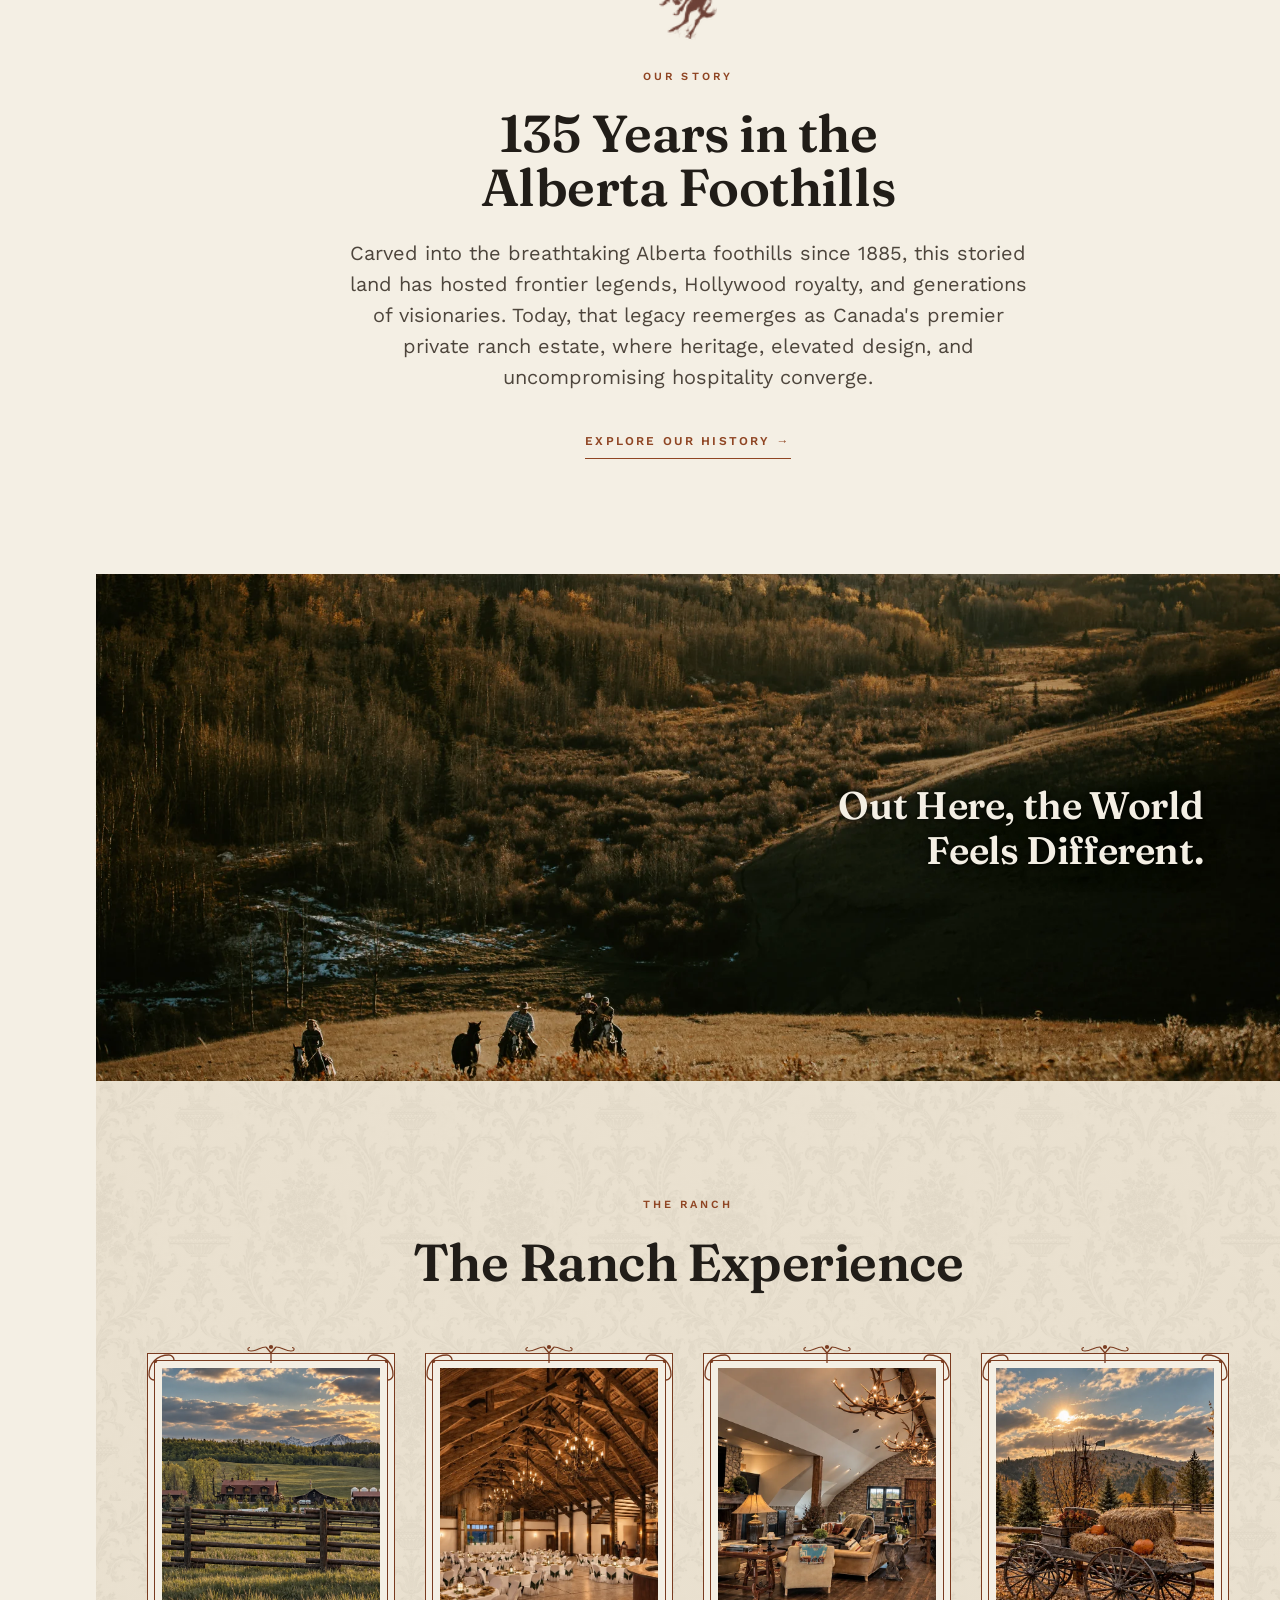
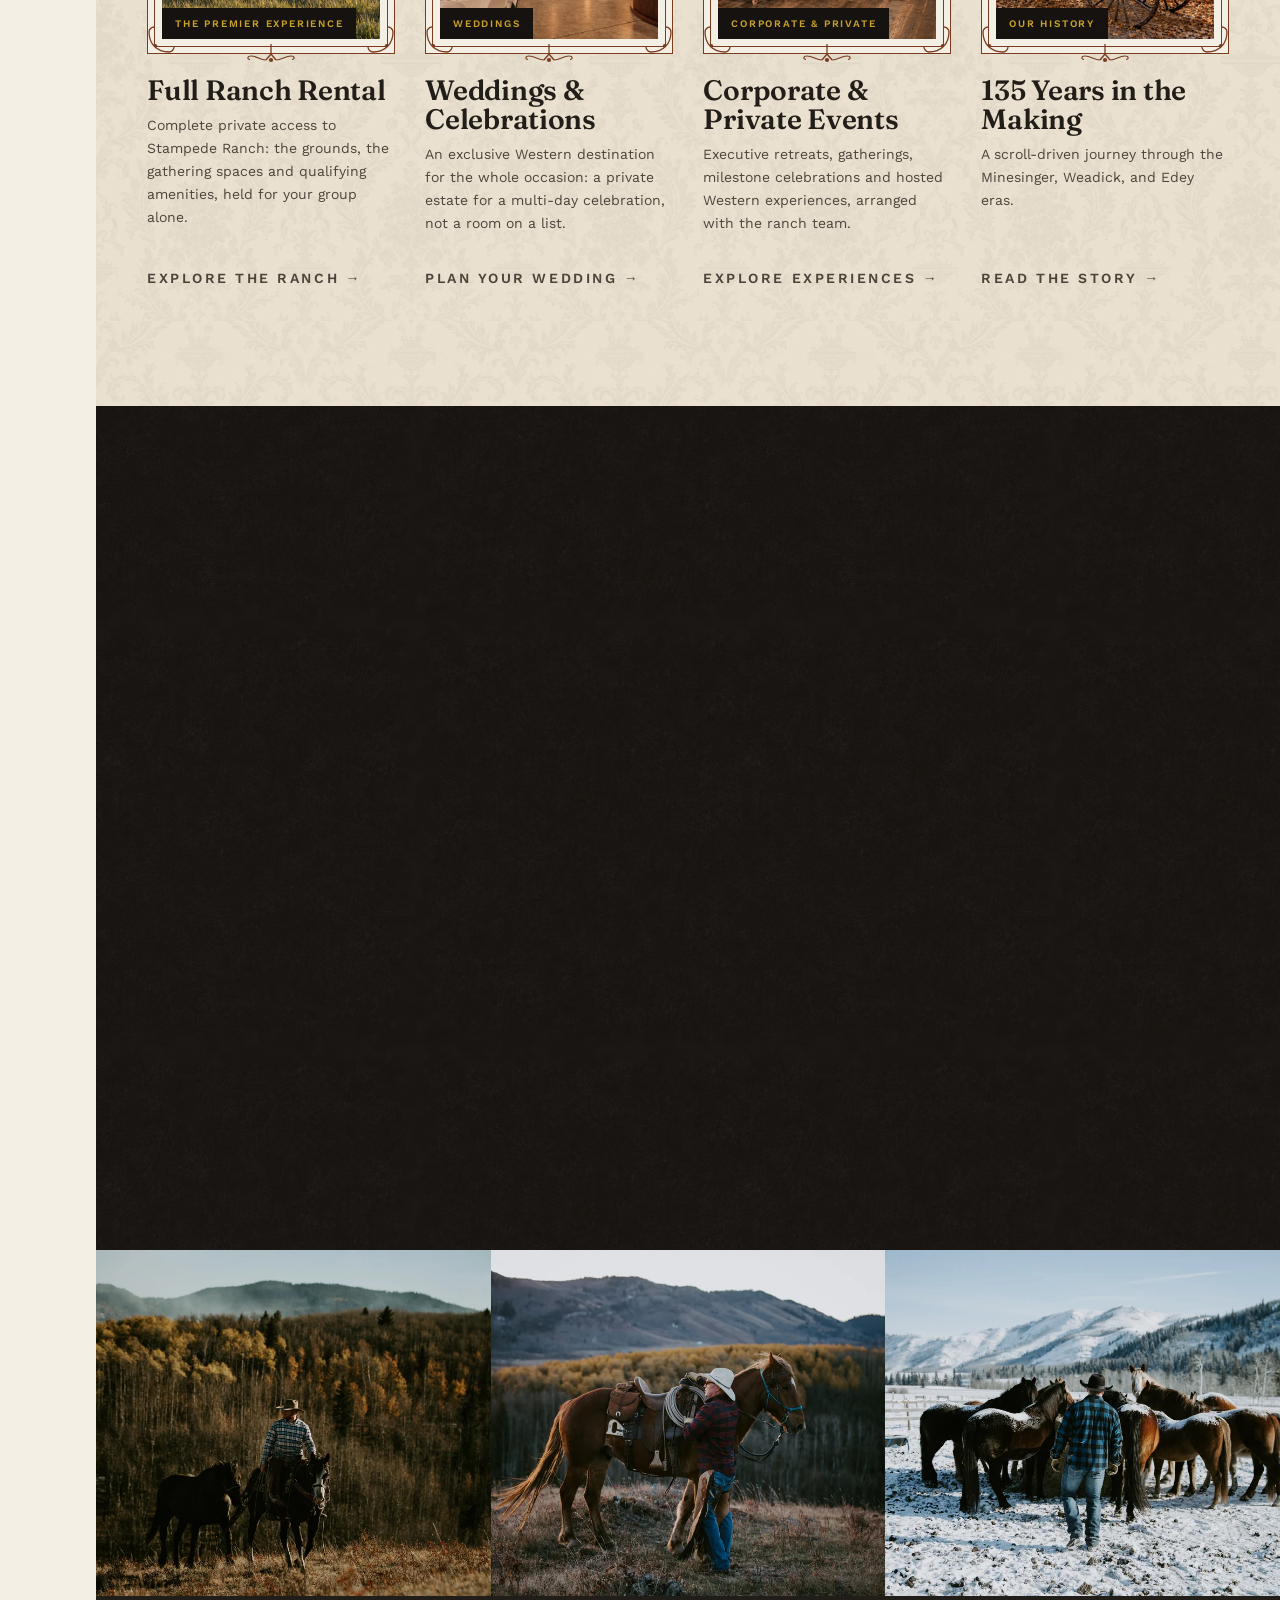
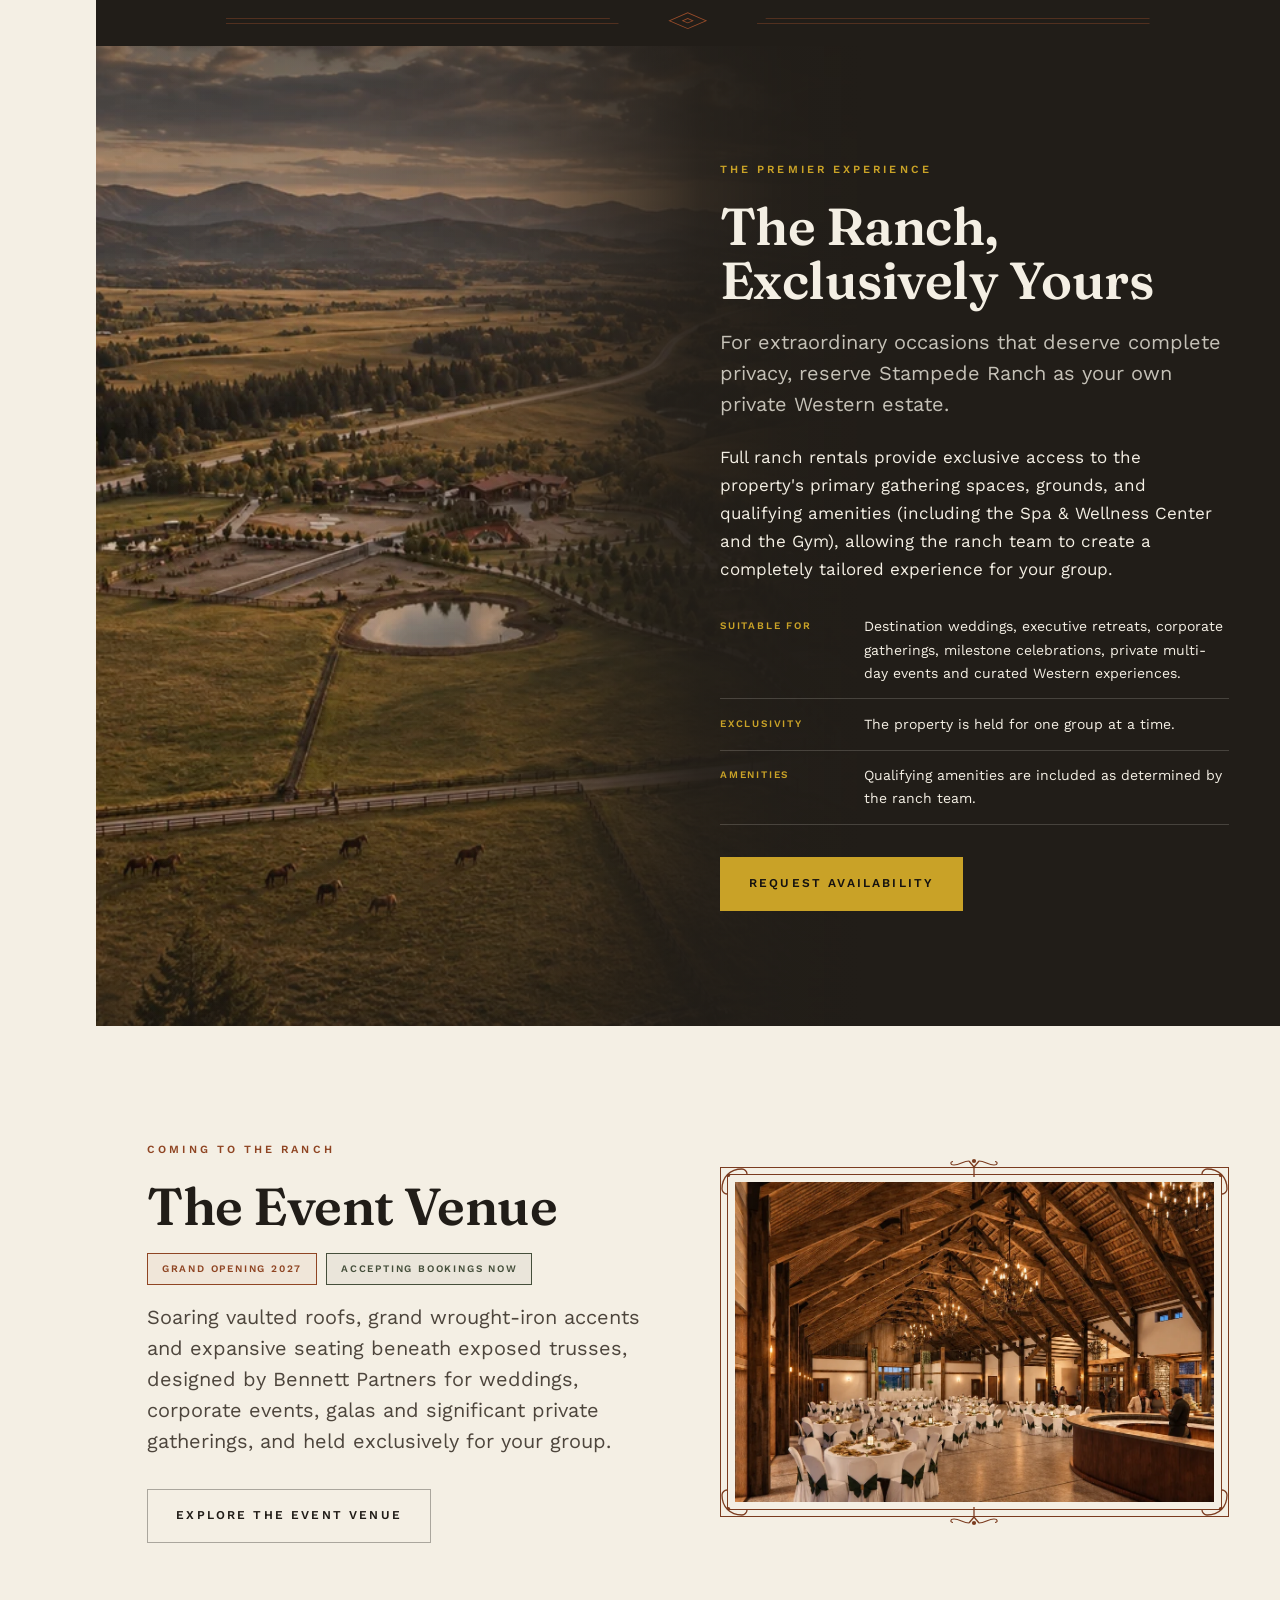
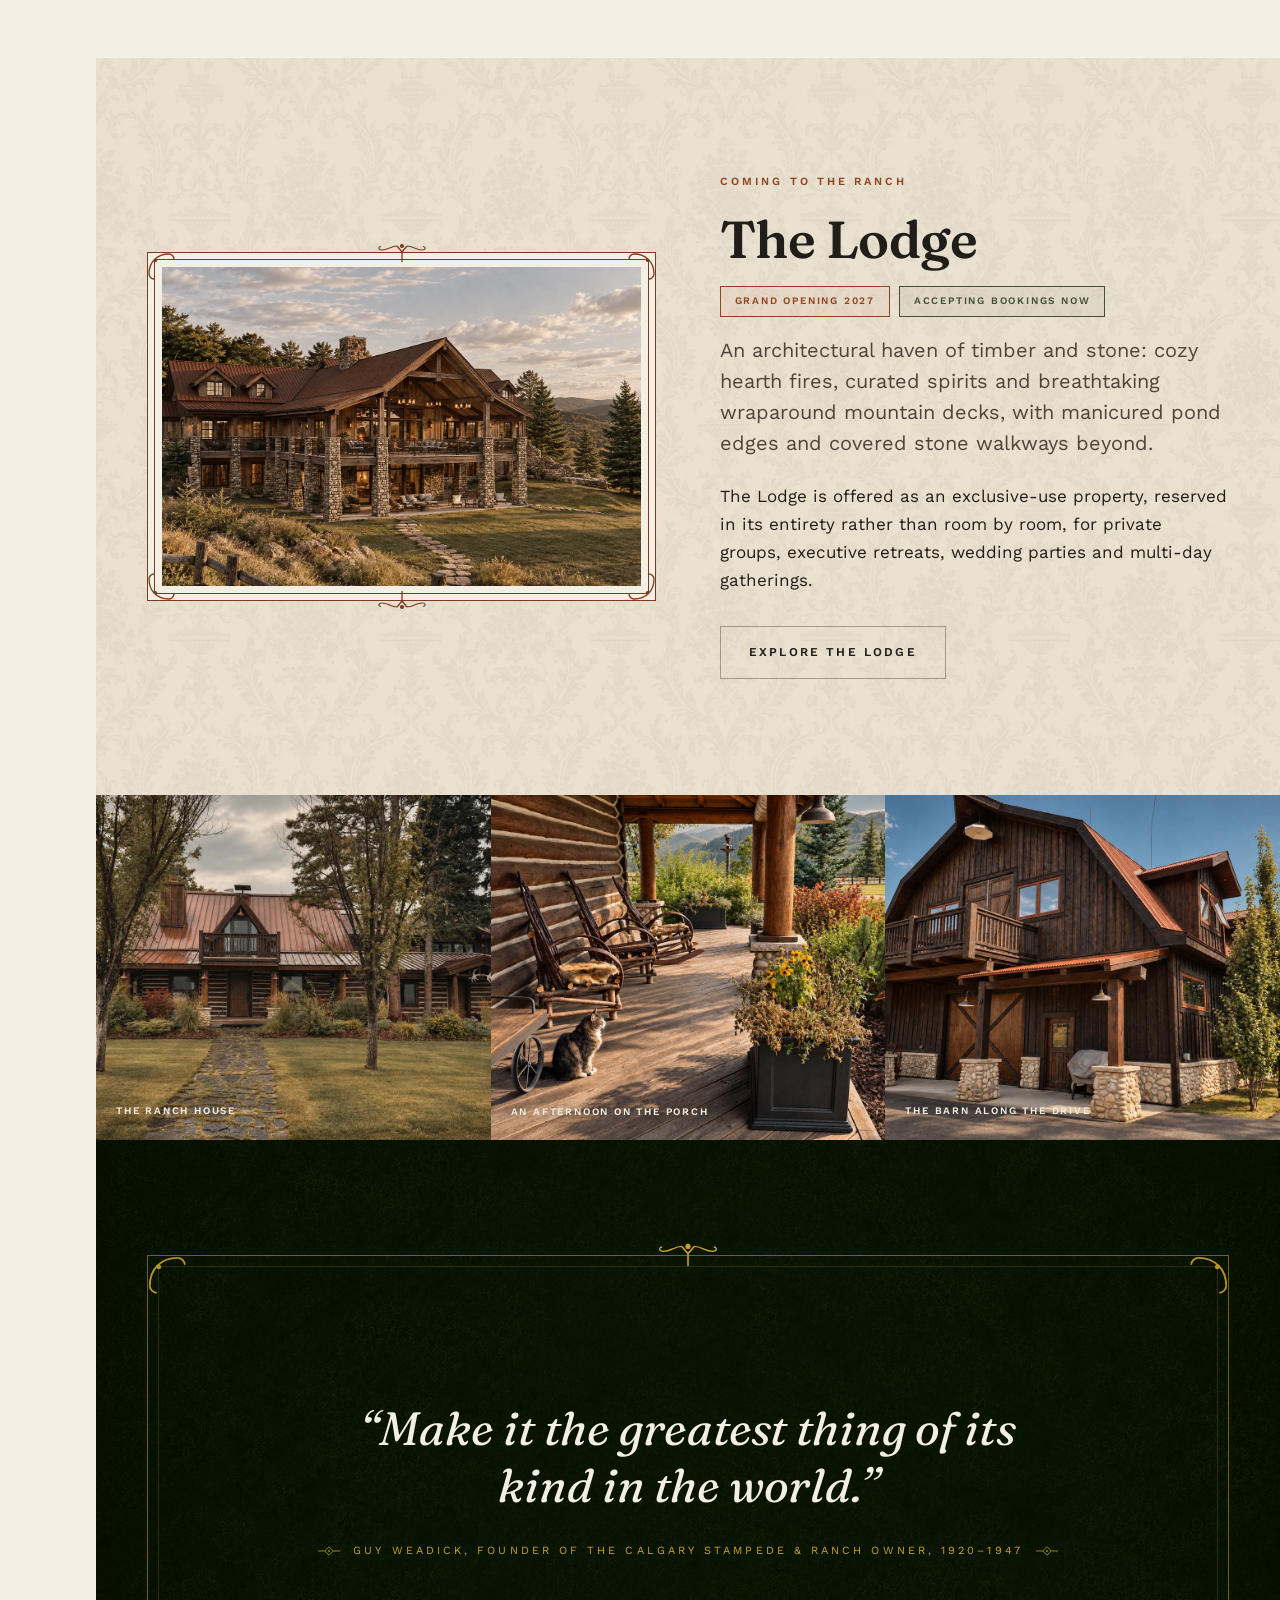
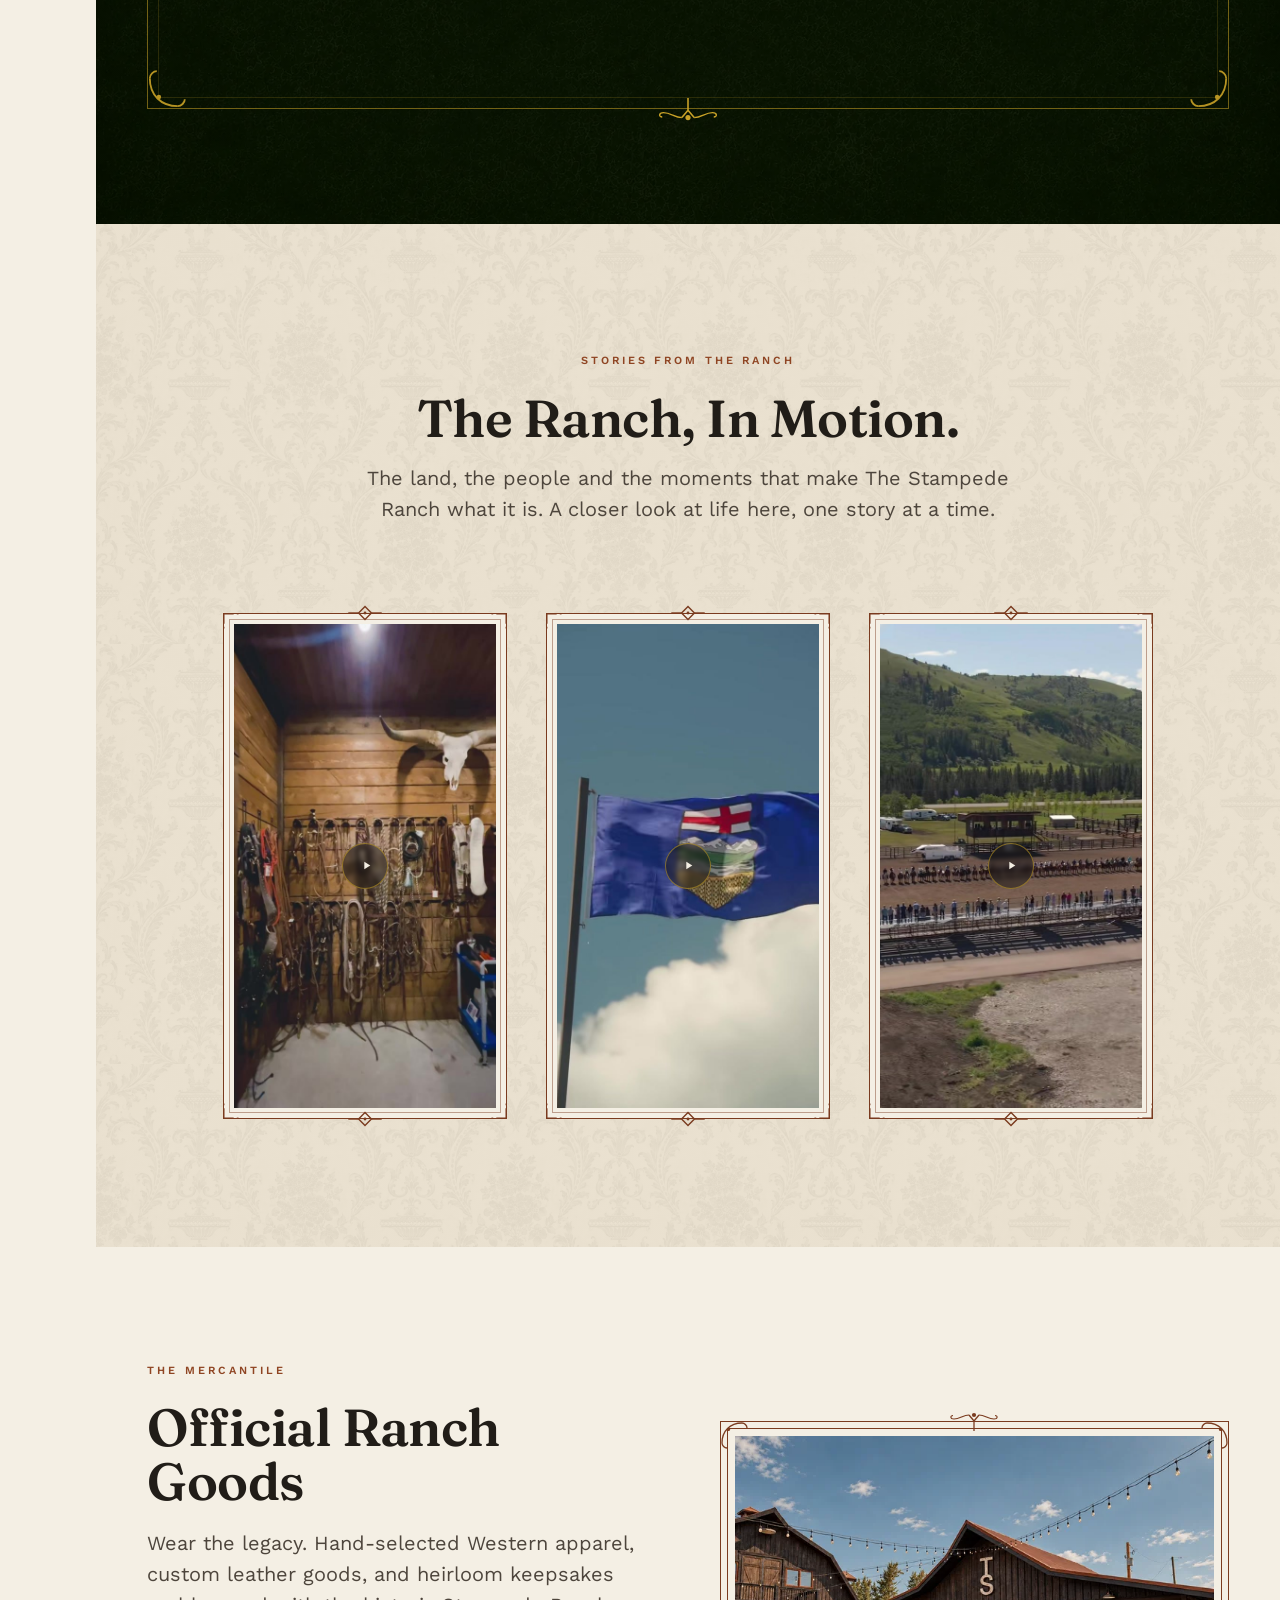
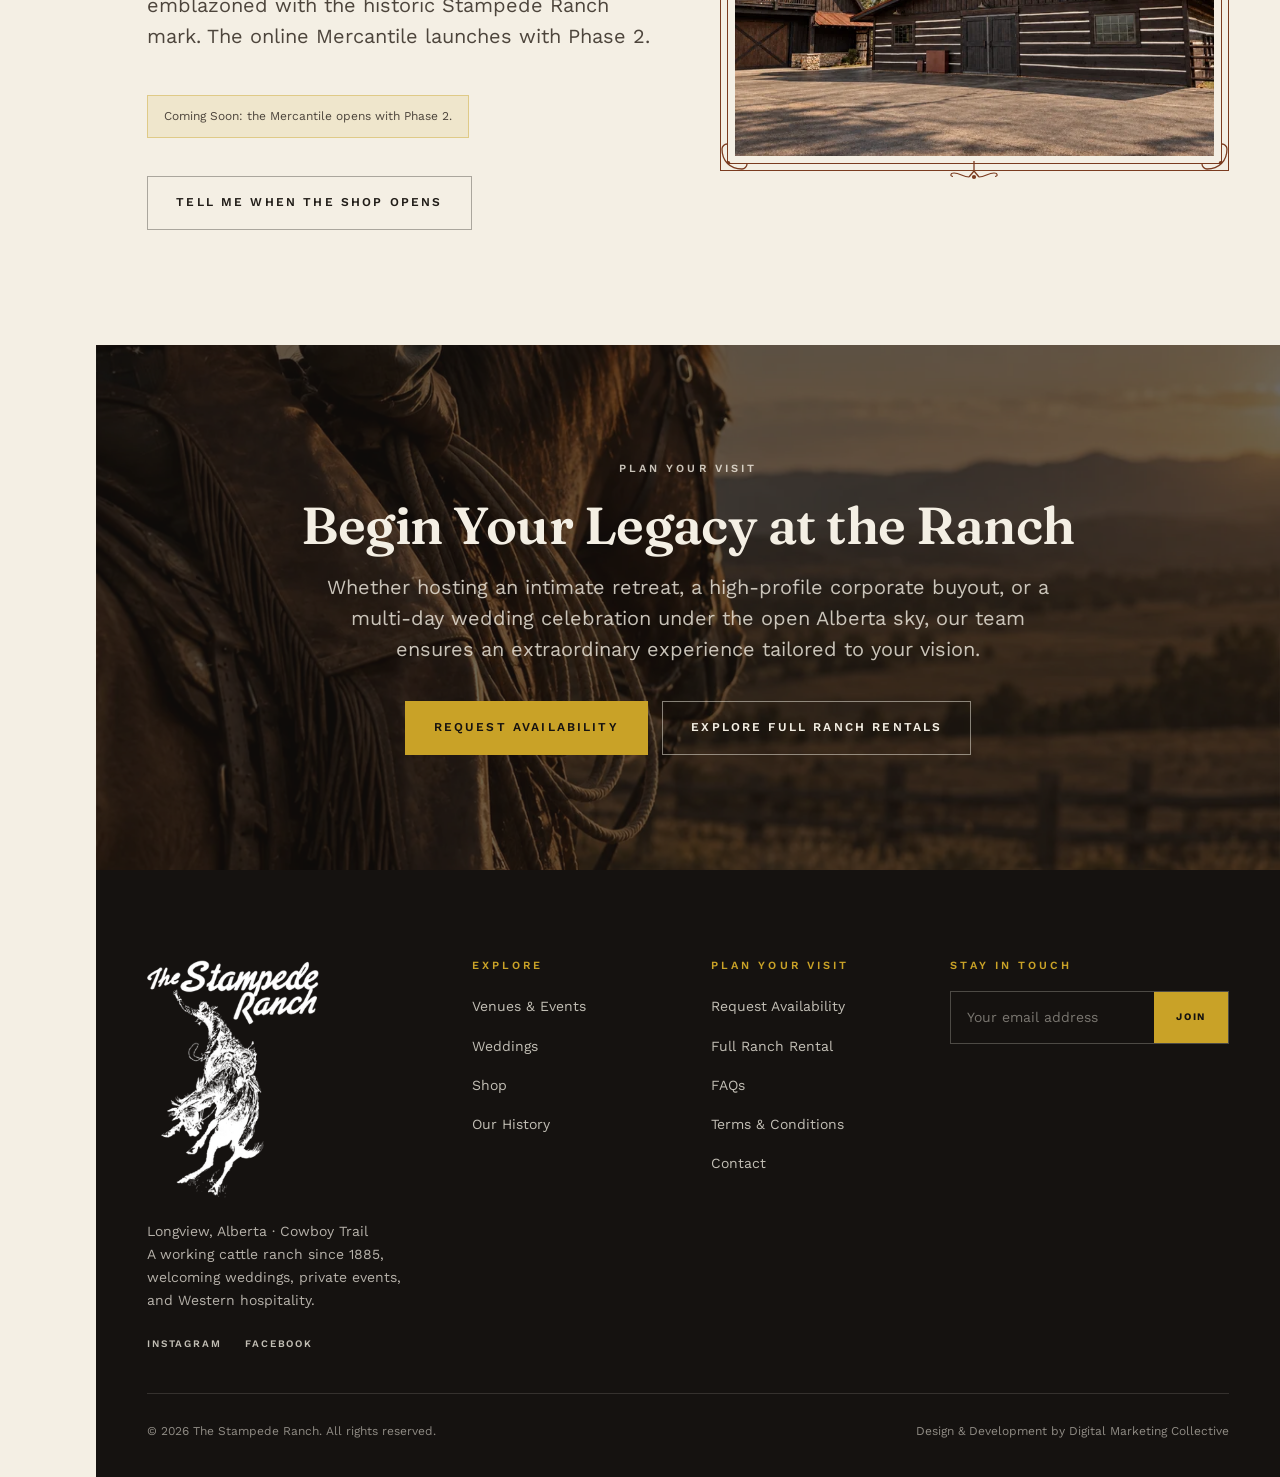
==== commit 658c8efd: "Remove aerial reel label from hero (preview only, not for production)" ====
--- a/index.html
+++ b/index.html
@@ -127,7 +127,6 @@
       </video>
     </div>
     <div class="hero__scrim"></div>
-    <p class="hero__note">Aerial reel: official Stampede Ranch footage</p>
 
     <div class="hero__inner">
       <p class="eyebrow">Longview, Alberta · Cowboy Trail</p>
